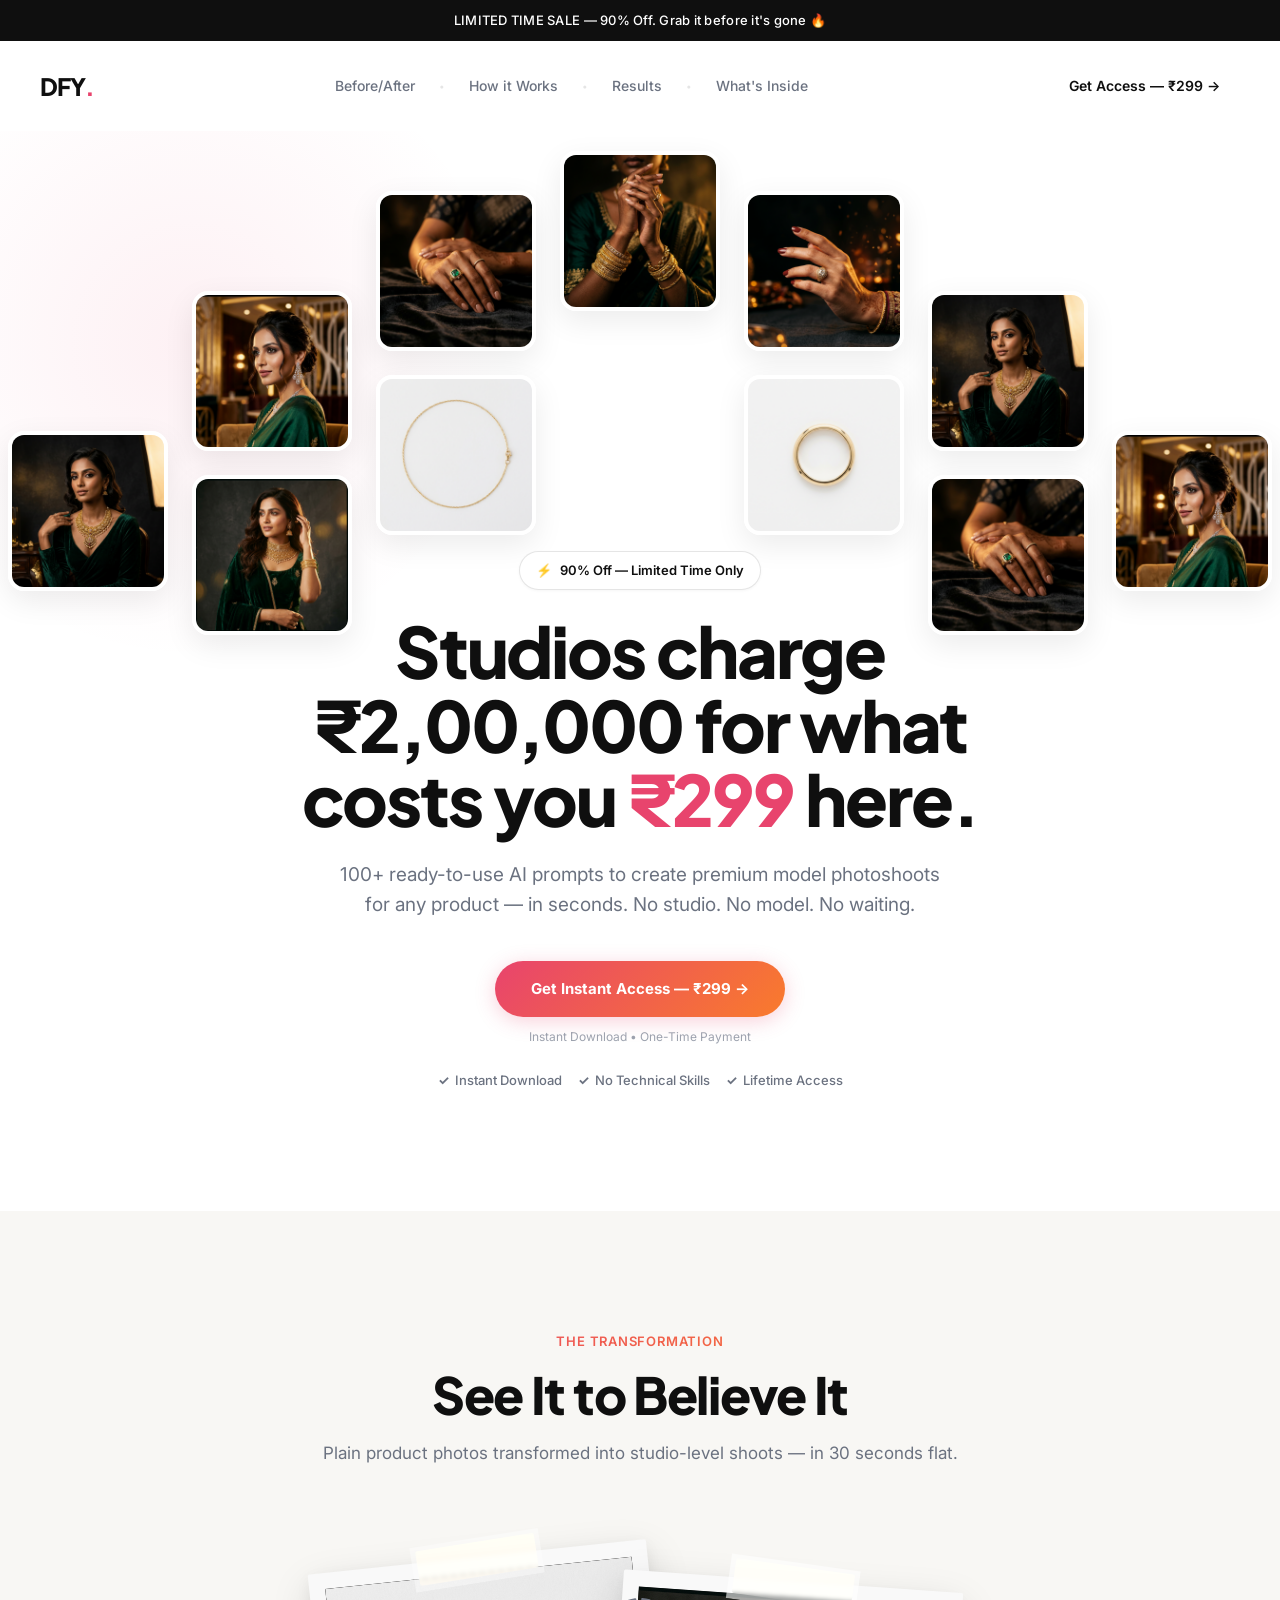
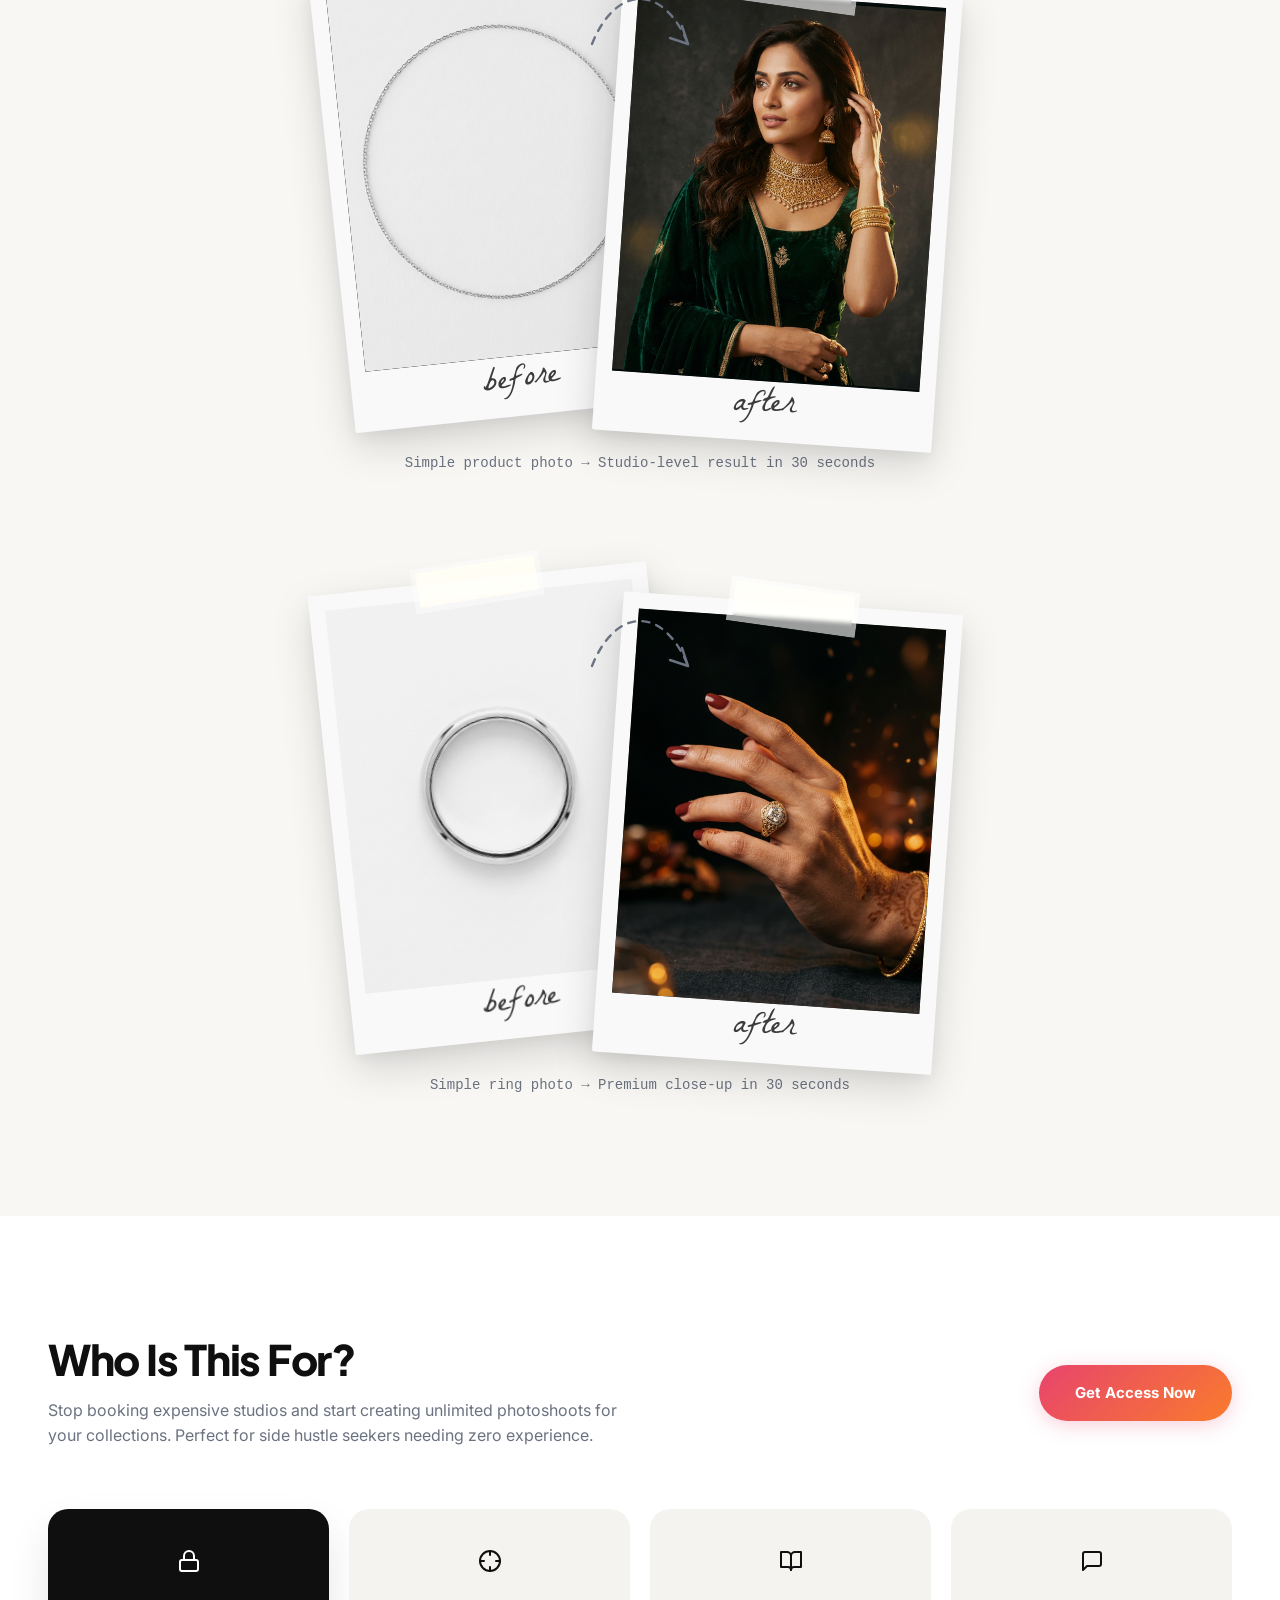
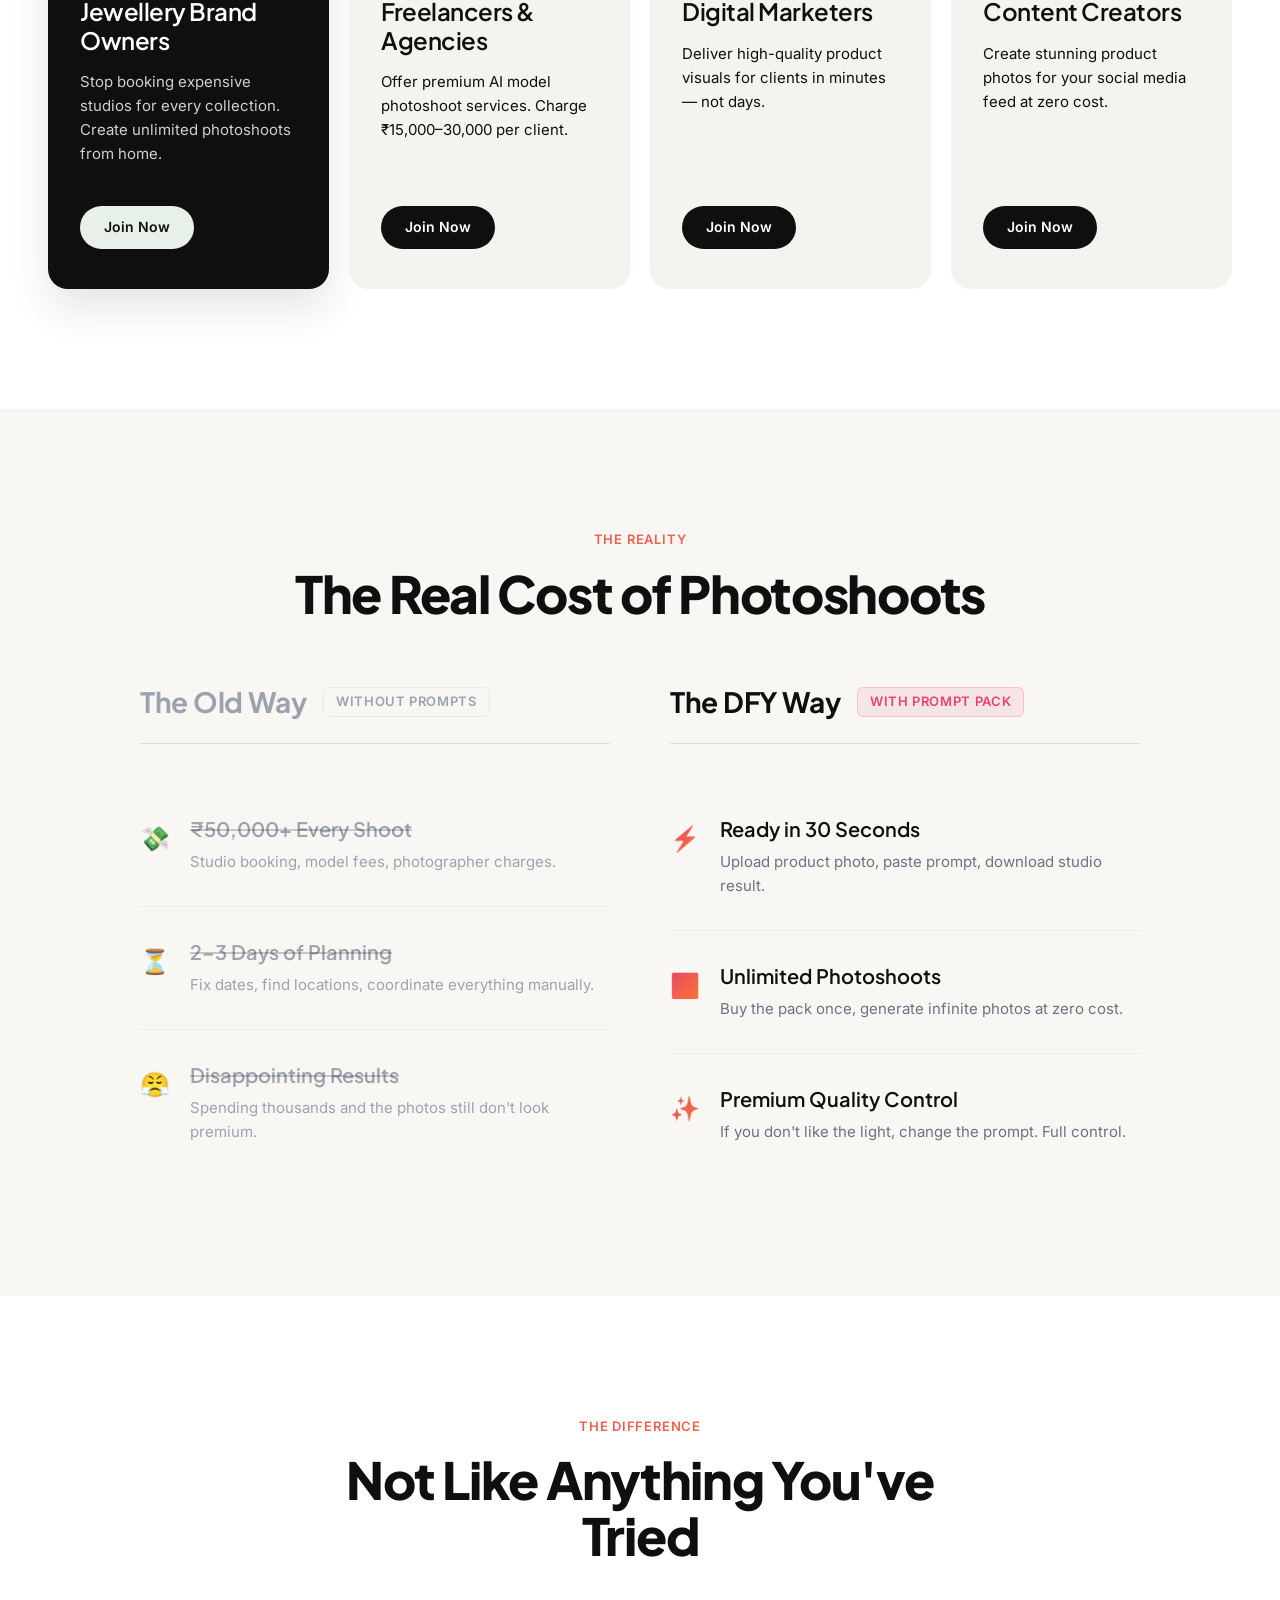
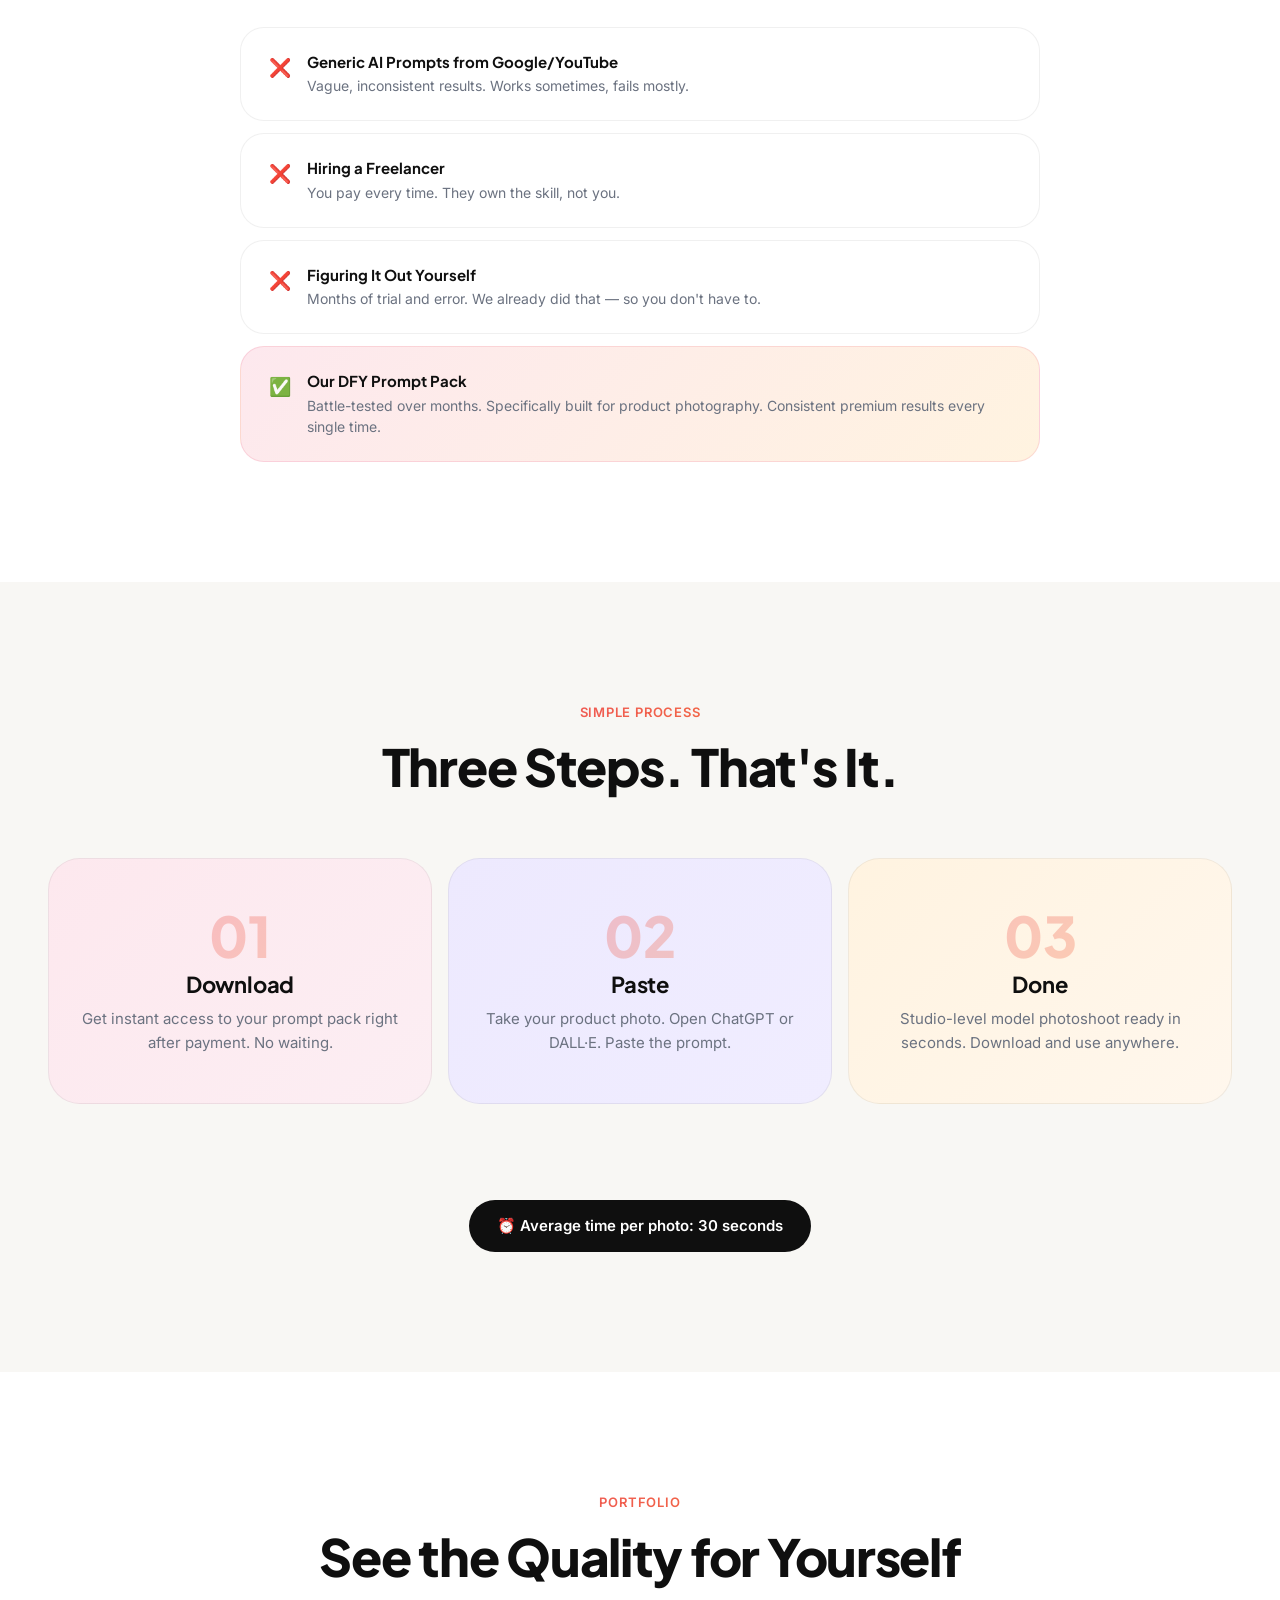
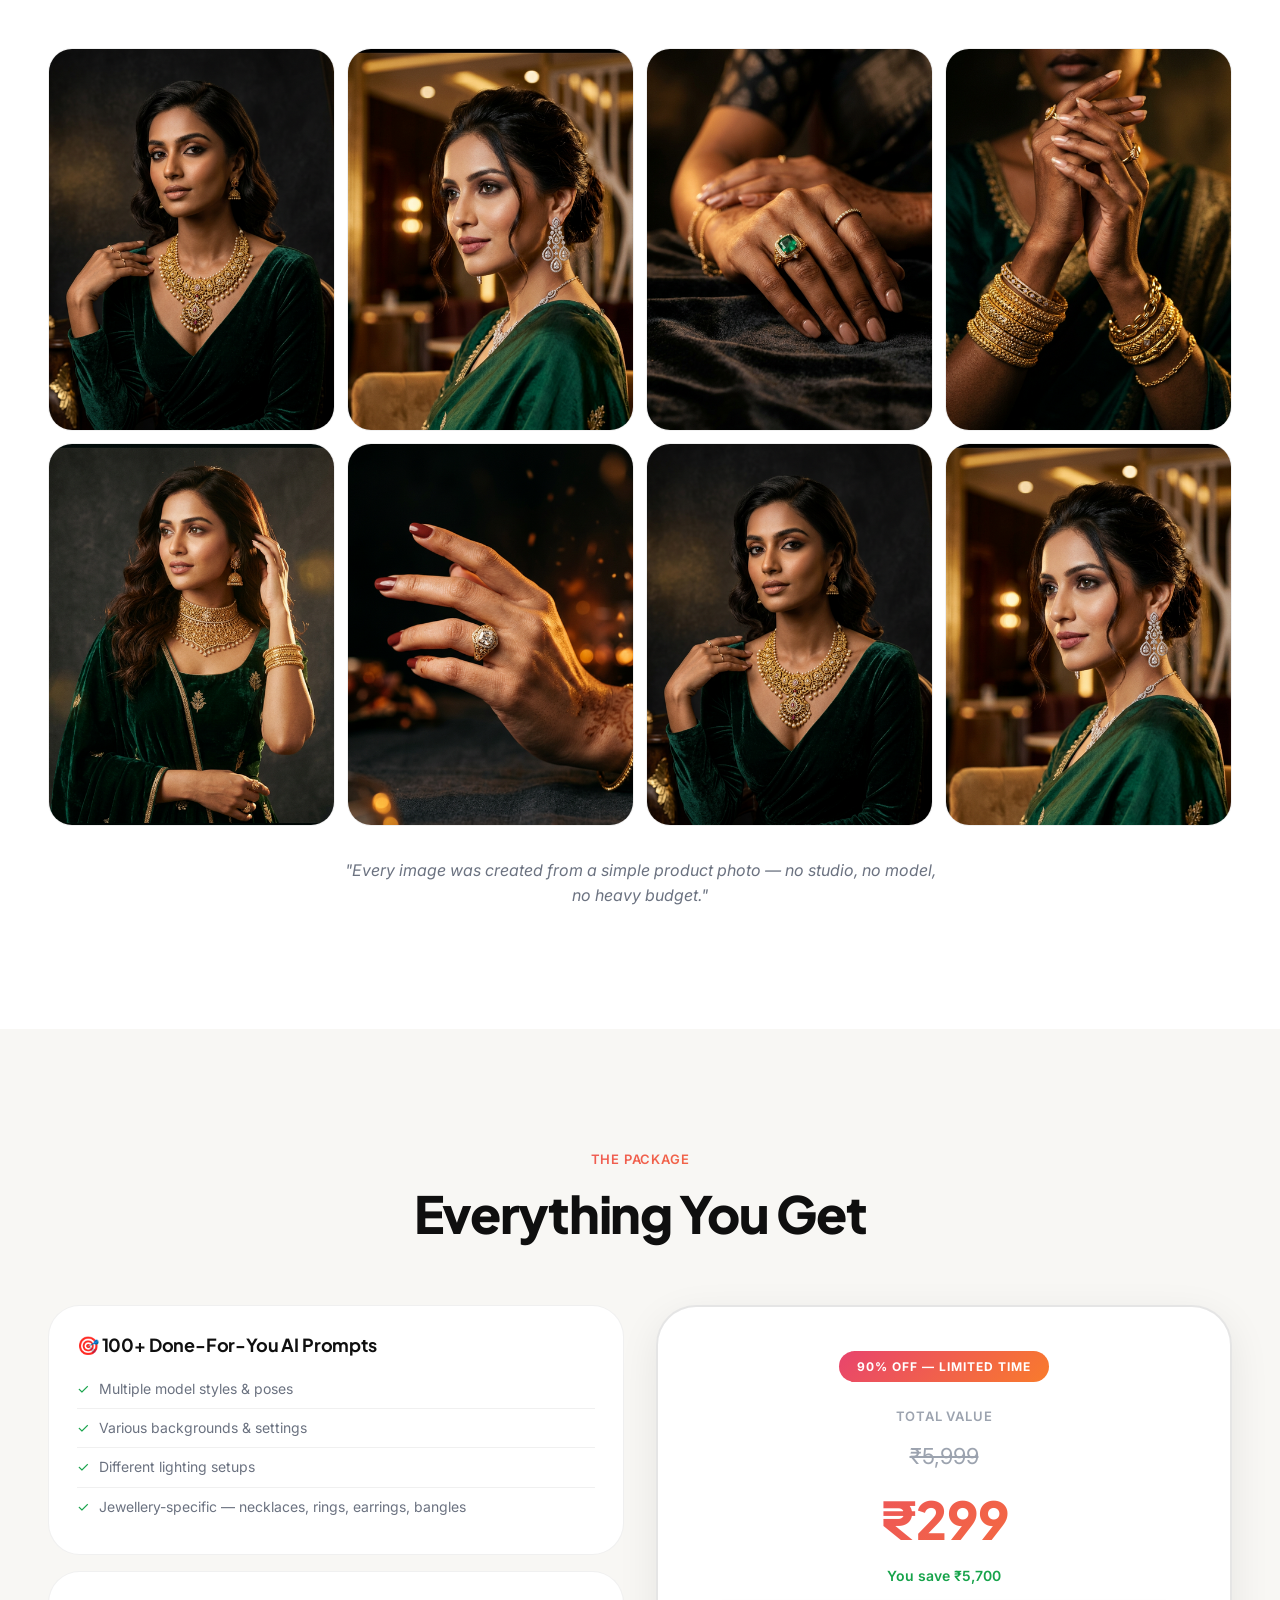
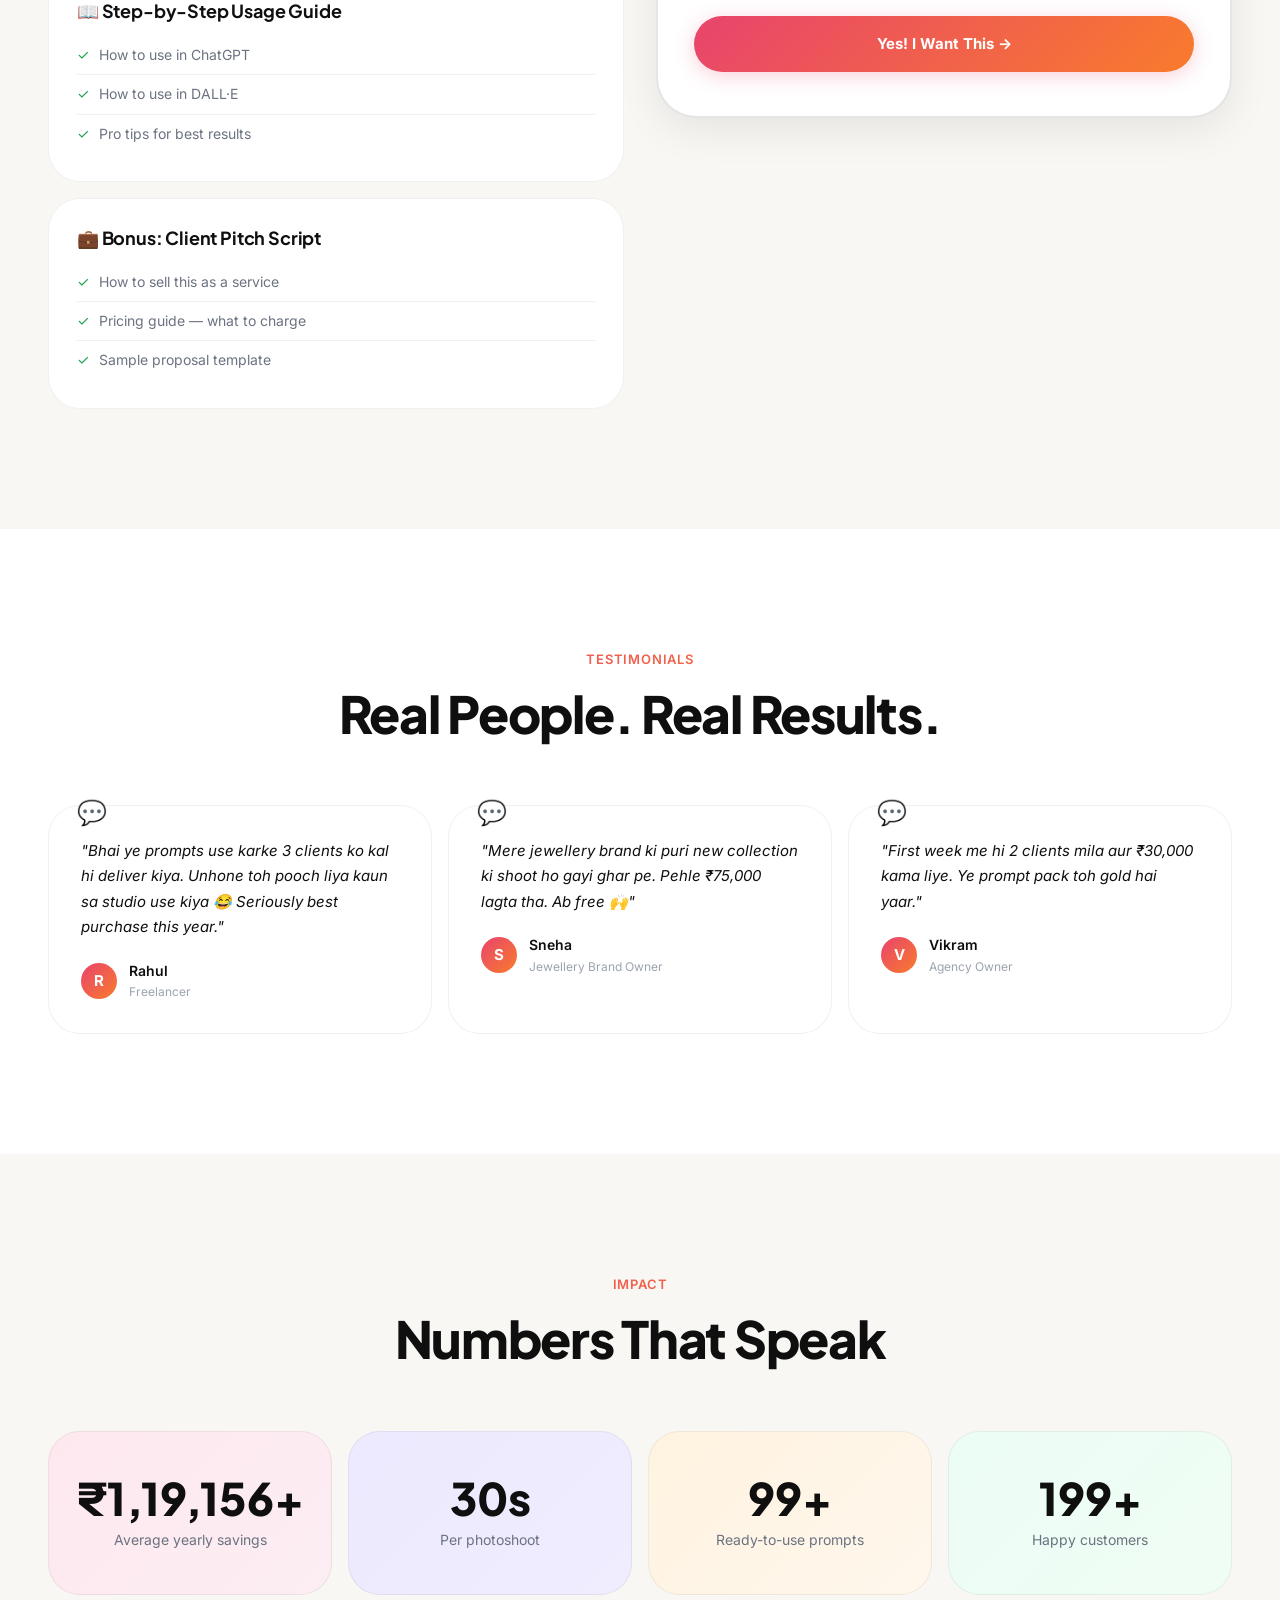
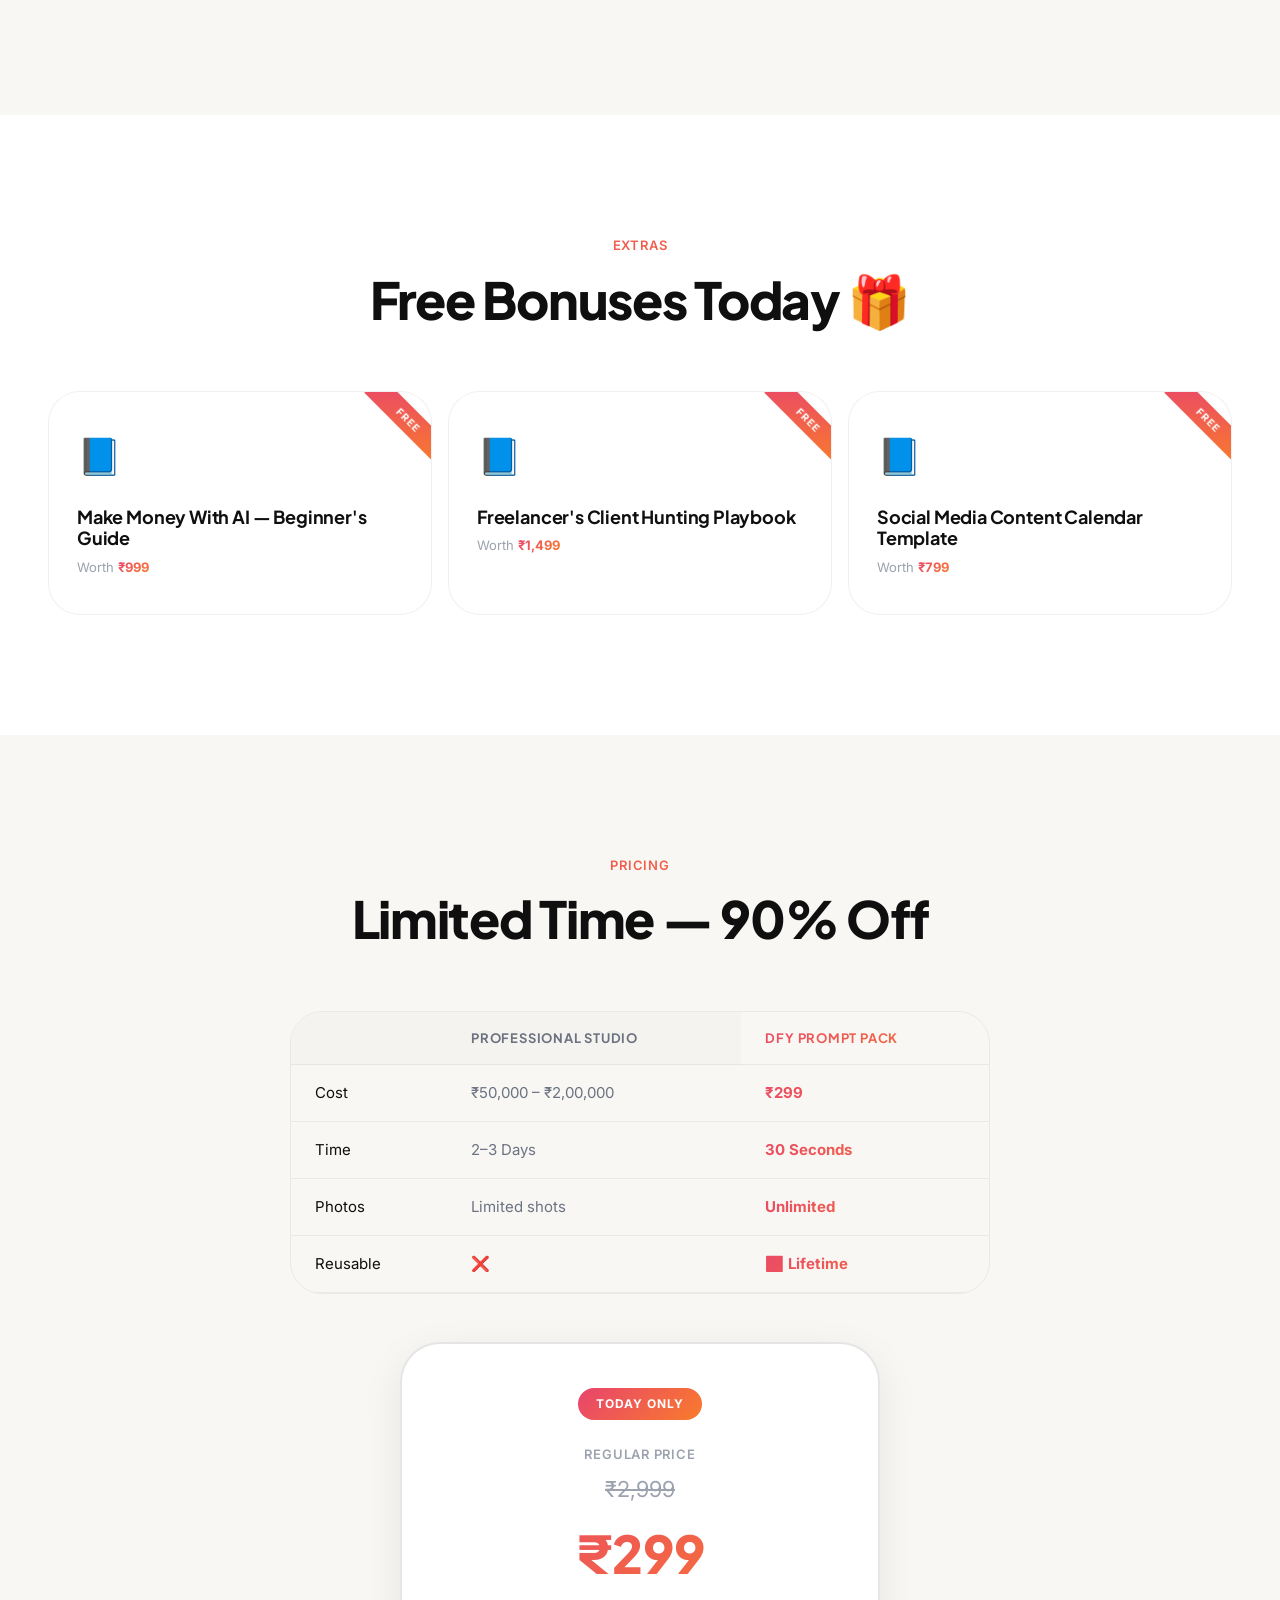
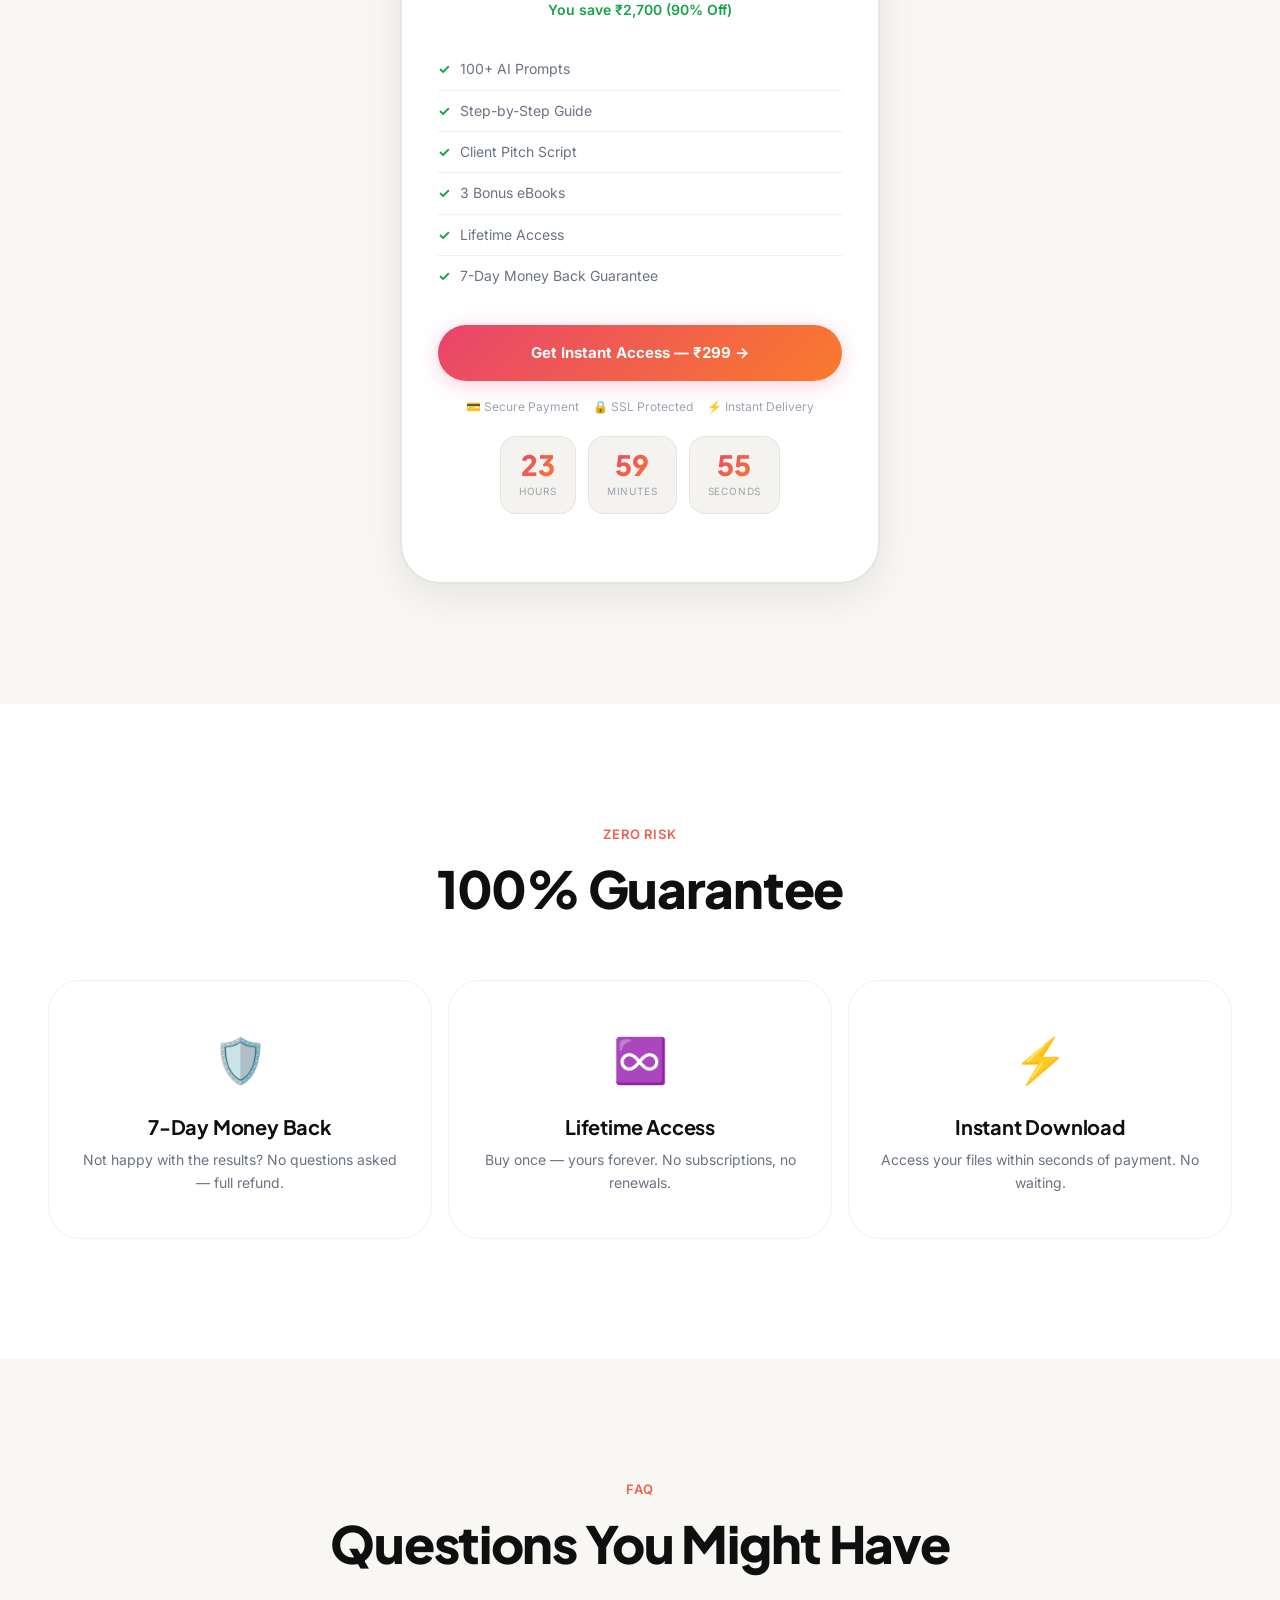
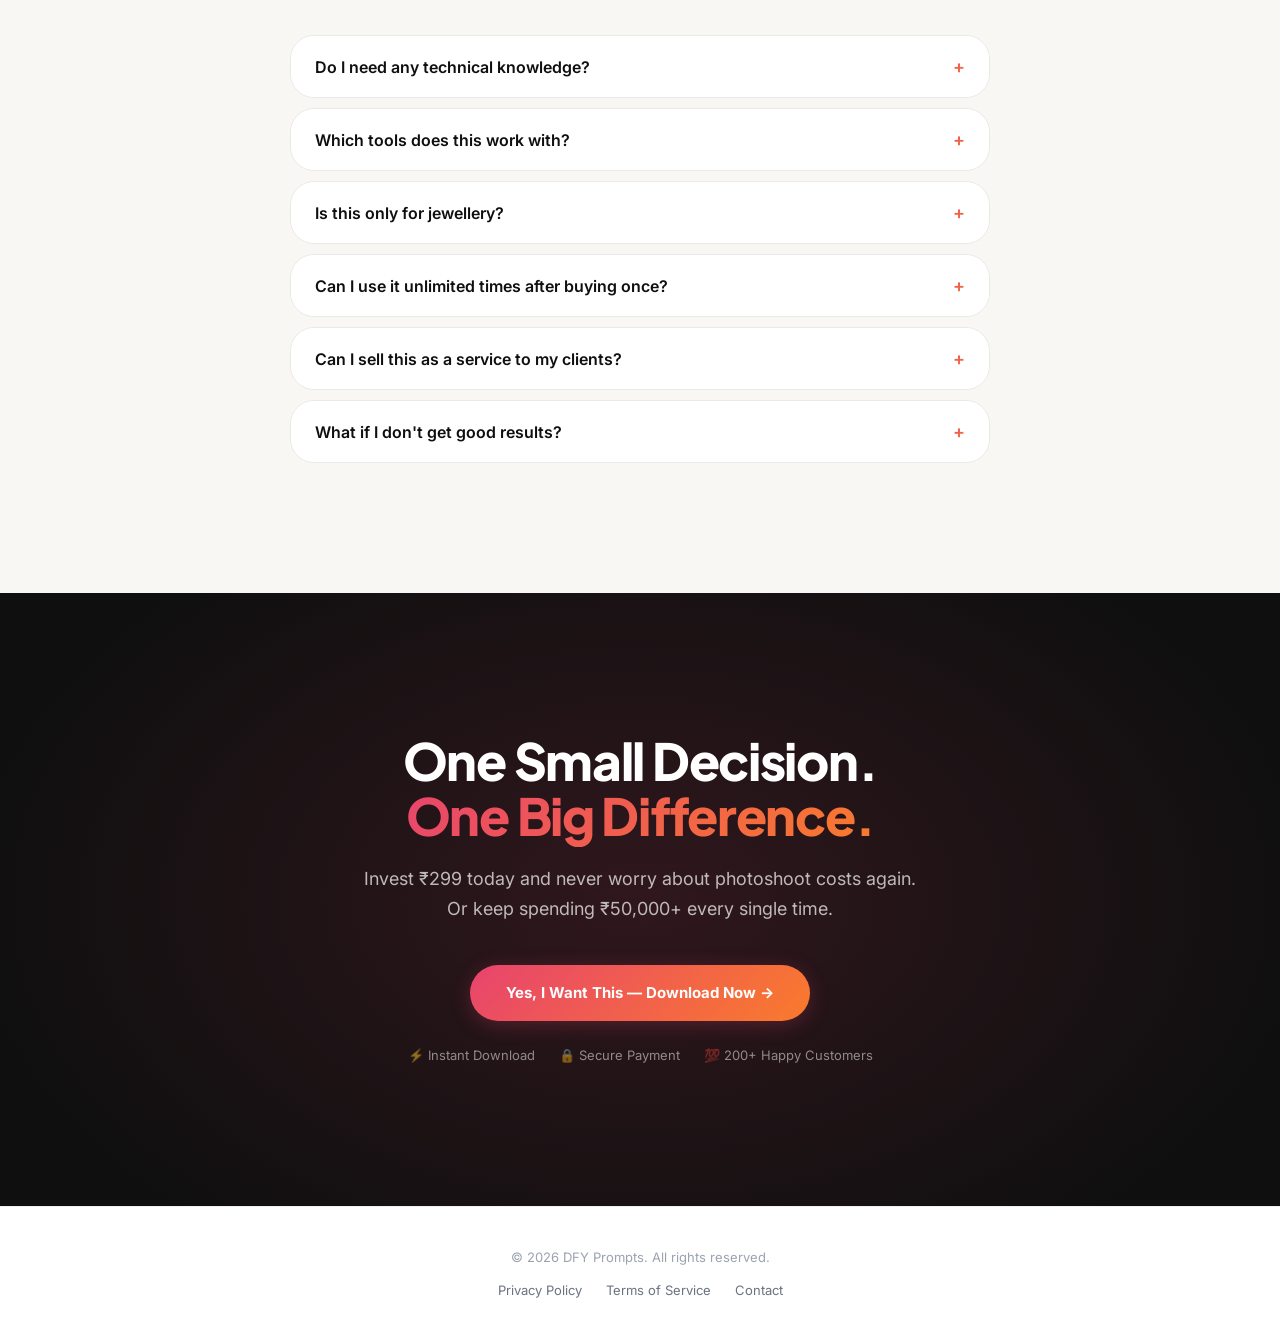
==== index.html @ 80308f57 "first commit" ====
<!DOCTYPE html>
<html lang="en">

<head>
    <meta charset="UTF-8">
    <meta name="viewport" content="width=device-width, initial-scale=1.0">
    <title>DFY AI Prompt Pack — Studio-Level Product Photoshoots in Seconds</title>
    <meta name="description"
        content="100+ ready-to-use AI prompts to create premium model photoshoots for any product — in seconds. No studio, no model, no waiting. Just ₹299.">
    <meta name="keywords"
        content="AI prompts, product photography, jewellery photoshoot, AI model photography, DFY prompts">
    <meta property="og:title" content="DFY AI Prompt Pack — Studio-Level Photoshoots in Seconds">
    <meta property="og:description"
        content="Production studios charge ₹50,000-2,00,000 for what you can get here for ₹299. 100+ ready-to-use AI prompts.">
    <meta property="og:type" content="website">
    <link rel="stylesheet" href="style.css">
</head>

<body>

    <!-- === LOADING SCREEN === -->
    <div class="loader">
        <div class="loader-inner">
            <div class="loader-text">DFY PROMPTS</div>
            <div class="loader-bar"></div>
        </div>
    </div>

    <!-- === SALE BANNER === -->
    <div class="sale-banner" id="top">
        <strong></strong>LIMITED TIME SALE</strong> — 90% Off. Grab it before it's gone <span class="emoji">🔥</span>
    </div>

    <!-- === NAVIGATION === -->
    <nav class="nav">
        <div class="nav-inner">
            <a href="#top" class="nav-logo">DFY<span>.</span></a>

            <div class="nav-links">
                <a href="#before-after">Before/After</a>
                <span class="dot">•</span>
                <a href="#how-it-works">How it Works</a>
                <span class="dot">•</span>
                <a href="#results">Results</a>
                <span class="dot">•</span>
                <a href="#whats-inside">What's Inside</a>
            </div>

            <a href="#pricing" class="nav-cta">Get Access — ₹299 →</a>
        </div>
    </nav>

    <!-- === HERO SECTION === -->
    <section class="hero" id="hero">
        <div class="hero-particles">
            <div class="particle"></div>
            <div class="particle"></div>
            <div class="particle"></div>
            <div class="particle"></div>
            <div class="particle"></div>
            <div class="particle"></div>
        </div>
        <div class="container">
            <div class="hero-layout-centered">
                <!-- Background Falling Grid -->
                <div class="hero-falling-grid">
                    <div class="grid-col col-1">
                        <img src="images/result1.png" alt="Gallery 1">
                    </div>
                    <div class="grid-col col-2">
                        <img src="images/result2.png" alt="Gallery 2">
                        <img src="images/after1.png" alt="Gallery 2B">
                    </div>
                    <div class="grid-col col-3">
                        <img src="images/result3.png" alt="Gallery 3">
                        <img src="images/before1.png" alt="Gallery 3B">
                    </div>
                    <div class="grid-col col-4">
                        <img src="images/result4.png" alt="Gallery 4">
                    </div>
                    <div class="grid-col col-5">
                        <img src="images/after2.png" alt="Gallery 5">
                        <img src="images/before2.png" alt="Gallery 5B">
                    </div>
                    <div class="grid-col col-6">
                        <img src="images/result1.png" alt="Gallery 6">
                        <img src="images/result3.png" alt="Gallery 6B">
                    </div>
                    <div class="grid-col col-7">
                        <img src="images/result2.png" alt="Gallery 7">
                    </div>
                </div>

                <!-- Centered Text Content -->
                <div class="hero-text-centered">
                    <div class="hero-label">
                        <span class="fire">⚡</span> 90% Off — Limited Time Only
                    </div>
                    <h1 class="hero-headline">
                        Studios charge <span class="highlight">₹2,00,000</span> for what costs you <span
                            class="highlight">₹299</span> here.
                    </h1>
                    <p class="hero-sub">
                        100+ ready-to-use AI prompts to create premium model photoshoots for any product — in seconds.
                        No studio. No model. No waiting.
                    </p>
                    <div class="hero-cta-wrap">
                        <a href="#pricing" class="btn-primary">Get Instant Access — ₹299 →</a>
                        <span class="btn-sub">Instant Download • One-Time Payment</span>
                    </div>
                    <div class="hero-badges">
                        <span class="hero-badge"><span class="check">✓</span> Instant Download</span>
                        <span class="hero-badge"><span class="check">✓</span> No Technical Skills</span>
                        <span class="hero-badge"><span class="check">✓</span> Lifetime Access</span>
                    </div>
                </div>
            </div>
        </div>
    </section>
    </section>

    <!-- === BEFORE / AFTER SECTION === -->
    <section class="section-alt" id="before-after">
        <div class="container">
            <div class="section-header reveal">
                <span class="label label-gradient">The Transformation</span>
                <h2>See It to Believe It</h2>
                <p>Plain product photos transformed into studio-level shoots — in 30 seconds flat.</p>
            </div>
            <div class="polaroid-showcase stagger">
                <!-- Example 1 -->
                <div class="polaroid-group">
                    <div class="polaroids-container">
                        <div class="polaroid p-before">
                            <div class="polaroid-tape"></div>
                            <div class="polaroid-img-wrap">
                                <img src="images/before1.png" alt="Before" class="img-grayscale">
                            </div>
                            <div class="polaroid-text">before</div>
                        </div>

                        <div class="polaroid-arrow">
                            <svg viewBox="0 0 100 80" fill="none" xmlns="http://www.w3.org/2000/svg">
                                <path d="M10 60 C 30 10, 70 10, 90 60" stroke="var(--text-secondary)" stroke-width="2"
                                    stroke-linecap="round" fill="none" stroke-dasharray="6 6" />
                                <polyline points="75 55 90 60 85 45" stroke="var(--text-secondary)" stroke-width="2"
                                    stroke-linecap="round" stroke-linejoin="round" fill="none" />
                            </svg>
                        </div>

                        <div class="polaroid p-after">
                            <div class="polaroid-tape"></div>
                            <div class="polaroid-img-wrap">
                                <img src="images/after1.png" alt="After">
                            </div>
                            <div class="polaroid-text">after</div>
                        </div>
                    </div>
                    <p class="ba-caption">Simple product photo → Studio-level result in 30 seconds</p>
                </div>

                <!-- Example 2 -->
                <div class="polaroid-group">
                    <div class="polaroids-container">
                        <div class="polaroid p-before">
                            <div class="polaroid-tape"></div>
                            <div class="polaroid-img-wrap">
                                <img src="images/before2.png" alt="Before" class="img-grayscale">
                            </div>
                            <div class="polaroid-text">before</div>
                        </div>

                        <div class="polaroid-arrow">
                            <svg viewBox="0 0 100 80" fill="none" xmlns="http://www.w3.org/2000/svg">
                                <path d="M10 60 C 30 10, 70 10, 90 60" stroke="var(--text-secondary)" stroke-width="2"
                                    stroke-linecap="round" fill="none" stroke-dasharray="6 6" />
                                <polyline points="75 55 90 60 85 45" stroke="var(--text-secondary)" stroke-width="2"
                                    stroke-linecap="round" stroke-linejoin="round" fill="none" />
                            </svg>
                        </div>

                        <div class="polaroid p-after">
                            <div class="polaroid-tape"></div>
                            <div class="polaroid-img-wrap">
                                <img src="images/after2.png" alt="After">
                            </div>
                            <div class="polaroid-text">after</div>
                        </div>
                    </div>
                    <p class="ba-caption">Simple ring photo → Premium close-up in 30 seconds</p>
                </div>
            </div>
        </div>
    </section>

    <!-- === WHO IS THIS FOR === -->
    <section id="audience">
        <div class="container">
            <div class="audience-header reveal">
                <div class="audience-header-text">
                    <h2>Who Is This For?</h2>
                    <p>Stop booking expensive studios and start creating unlimited photoshoots for your collections.
                        Perfect for side hustle seekers needing zero experience.</p>
                </div>
                <div class="audience-header-cta">
                    <a href="#pricing" class="btn-primary">Get Access Now</a>
                </div>
            </div>

            <div class="audience-grid stagger">
                <div class="audience-card">
                    <span class="audience-icon">
                        <svg width="24" height="24" viewBox="0 0 24 24" fill="none" stroke="currentColor"
                            stroke-width="2" stroke-linecap="round" stroke-linejoin="round">
                            <rect x="3" y="11" width="18" height="11" rx="2" ry="2"></rect>
                            <path d="M7 11V7a5 5 0 0 1 10 0v4"></path>
                        </svg>
                    </span>
                    <h3>Jewellery Brand Owners</h3>
                    <p>Stop booking expensive studios for every collection. Create unlimited photoshoots from home.</p>
                    <a href="#pricing" class="card-cta">Join Now</a>
                </div>

                <div class="audience-card">
                    <span class="audience-icon">
                        <svg width="24" height="24" viewBox="0 0 24 24" fill="none" stroke="currentColor"
                            stroke-width="2" stroke-linecap="round" stroke-linejoin="round">
                            <circle cx="12" cy="12" r="10"></circle>
                            <line x1="22" y1="12" x2="18" y2="12"></line>
                            <line x1="6" y1="12" x2="2" y2="12"></line>
                            <line x1="12" y1="6" x2="12" y2="2"></line>
                            <line x1="12" y1="22" x2="12" y2="18"></line>
                        </svg>
                    </span>
                    <h3>Freelancers & Agencies</h3>
                    <p>Offer premium AI model photoshoot services. Charge ₹15,000–30,000 per client.</p>
                    <a href="#pricing" class="card-cta">Join Now</a>
                </div>

                <div class="audience-card">
                    <span class="audience-icon">
                        <svg width="24" height="24" viewBox="0 0 24 24" fill="none" stroke="currentColor"
                            stroke-width="2" stroke-linecap="round" stroke-linejoin="round">
                            <path d="M2 3h6a4 4 0 0 1 4 4v14a3 3 0 0 0-3-3H2z"></path>
                            <path d="M22 3h-6a4 4 0 0 0-4 4v14a3 3 0 0 1 3-3h7z"></path>
                        </svg>
                    </span>
                    <h3>Digital Marketers</h3>
                    <p>Deliver high-quality product visuals for clients in minutes — not days.</p>
                    <a href="#pricing" class="card-cta">Join Now</a>
                </div>

                <div class="audience-card">
                    <span class="audience-icon">
                        <svg width="24" height="24" viewBox="0 0 24 24" fill="none" stroke="currentColor"
                            stroke-width="2" stroke-linecap="round" stroke-linejoin="round">
                            <path d="M21 15a2 2 0 0 1-2 2H7l-4 4V5a2 2 0 0 1 2-2h14a2 2 0 0 1 2 2z"></path>
                        </svg>
                    </span>
                    <h3>Content Creators</h3>
                    <p>Create stunning product photos for your social media feed at zero cost.</p>
                    <a href="#pricing" class="card-cta">Join Now</a>
                </div>
            </div>
        </div>
    </section>

    <!-- === PROBLEM / SOLUTION === -->
    <section class="section-alt" id="problem">
        <div class="container">
            <div class="section-header reveal">
                <span class="label label-gradient">The Reality</span>
                <h2>The Real Cost of Photoshoots</h2>
            </div>
            <div class="minimal-compare stagger">
                <!-- Left Side: The Old Way (Negative) -->
                <div class="minimal-col old-way">
                    <h3 class="minimal-col-title">The Old Way <span class="badge-bare">Without Prompts</span></h3>

                    <div class="minimal-item">
                        <span class="mini-icon text-muted">💸</span>
                        <div class="mini-content">
                            <h4 class="strikethrough text-muted">₹50,000+ Every Shoot</h4>
                            <p class="text-muted">Studio booking, model fees, photographer charges.</p>
                        </div>
                    </div>

                    <div class="minimal-item">
                        <span class="mini-icon text-muted">⏳</span>
                        <div class="mini-content">
                            <h4 class="strikethrough text-muted">2–3 Days of Planning</h4>
                            <p class="text-muted">Fix dates, find locations, coordinate everything manually.</p>
                        </div>
                    </div>

                    <div class="minimal-item">
                        <span class="mini-icon text-muted">😤</span>
                        <div class="mini-content">
                            <h4 class="strikethrough text-muted">Disappointing Results</h4>
                            <p class="text-muted">Spending thousands and the photos still don't look premium.</p>
                        </div>
                    </div>
                </div>

                <!-- Right Side: The DFY Way (Positive) -->
                <div class="minimal-col dfy-way">
                    <h3 class="minimal-col-title text-primary">The DFY Way <span class="badge-active">With Prompt
                            Pack</span></h3>

                    <div class="minimal-item active">
                        <span class="mini-icon text-gradient">⚡</span>
                        <div class="mini-content">
                            <h4 class="text-primary">Ready in 30 Seconds</h4>
                            <p class="text-secondary">Upload product photo, paste prompt, download studio result.</p>
                        </div>
                    </div>

                    <div class="minimal-item active">
                        <span class="mini-icon text-gradient">♾️</span>
                        <div class="mini-content">
                            <h4 class="text-primary">Unlimited Photoshoots</h4>
                            <p class="text-secondary">Buy the pack once, generate infinite photos at zero cost.</p>
                        </div>
                    </div>

                    <div class="minimal-item active">
                        <span class="mini-icon text-gradient">✨</span>
                        <div class="mini-content">
                            <h4 class="text-primary">Premium Quality Control</h4>
                            <p class="text-secondary">If you don't like the light, change the prompt. Full control.</p>
                        </div>
                    </div>
                </div>
            </div>
        </div>
    </section>

    <!-- === WHAT MAKES THIS DIFFERENT === -->
    <section id="different">
        <div class="container">
            <div class="section-header reveal">
                <span class="label label-gradient">The Difference</span>
                <h2>Not Like Anything You've Tried</h2>
            </div>
            <div class="diff-grid stagger">
                <div class="diff-item negative">
                    <span class="diff-icon">❌</span>
                    <div>
                        <h4>Generic AI Prompts from Google/YouTube</h4>
                        <p>Vague, inconsistent results. Works sometimes, fails mostly.</p>
                    </div>
                </div>
                <div class="diff-item negative">
                    <span class="diff-icon">❌</span>
                    <div>
                        <h4>Hiring a Freelancer</h4>
                        <p>You pay every time. They own the skill, not you.</p>
                    </div>
                </div>
                <div class="diff-item negative">
                    <span class="diff-icon">❌</span>
                    <div>
                        <h4>Figuring It Out Yourself</h4>
                        <p>Months of trial and error. We already did that — so you don't have to.</p>
                    </div>
                </div>
                <div class="diff-item positive">
                    <span class="diff-icon">✅</span>
                    <div>
                        <h4>Our DFY Prompt Pack</h4>
                        <p>Battle-tested over months. Specifically built for product photography. Consistent premium
                            results every single time.</p>
                    </div>
                </div>
            </div>
        </div>
    </section>

    <!-- === HOW IT WORKS === -->
    <section class="section-alt" id="how-it-works">
        <div class="container">
            <div class="section-header reveal">
                <span class="label label-gradient">Simple Process</span>
                <h2>Three Steps. That's It.</h2>
            </div>
            <div class="steps-grid stagger">
                <div class="step-card">
                    <div class="step-number">01</div>
                    <h3>Download</h3>
                    <p>Get instant access to your prompt pack right after payment. No waiting.</p>
                </div>
                <div class="step-card">
                    <div class="step-number">02</div>
                    <h3>Paste</h3>
                    <p>Take your product photo. Open ChatGPT or DALL·E. Paste the prompt.</p>
                </div>
                <div class="step-card">
                    <div class="step-number">03</div>
                    <h3>Done</h3>
                    <p>Studio-level model photoshoot ready in seconds. Download and use anywhere.</p>
                </div>
            </div>
            <div style="text-align:center; margin-top:48px;" class="reveal">
                <span class="step-time">⏰ Average time per photo: 30 seconds</span>
            </div>
        </div>
    </section>

    <!-- === RESULTS GALLERY === -->
    <section id="results">
        <div class="container">
            <div class="section-header reveal">
                <span class="label label-gradient">Portfolio</span>
                <h2>See the Quality for Yourself</h2>
            </div>
            <div class="gallery-grid stagger">
                <div class="gallery-item"><img src="images/result1.png" alt="AI photoshoot"></div>
                <div class="gallery-item"><img src="images/result2.png" alt="AI photoshoot"></div>
                <div class="gallery-item"><img src="images/result3.png" alt="AI photoshoot"></div>
                <div class="gallery-item"><img src="images/result4.png" alt="AI photoshoot"></div>
                <div class="gallery-item"><img src="images/after1.png" alt="AI photoshoot"></div>
                <div class="gallery-item"><img src="images/after2.png" alt="AI photoshoot"></div>
                <div class="gallery-item"><img src="images/result1.png" alt="AI photoshoot"></div>
                <div class="gallery-item"><img src="images/result2.png" alt="AI photoshoot"></div>
            </div>
            <p class="gallery-note reveal">
                "Every image was created from a simple product photo — no studio, no model, no heavy budget."
            </p>
        </div>
    </section>

    <!-- === WHAT'S INSIDE === -->
    <section class="section-alt" id="whats-inside">
        <div class="container">
            <div class="section-header reveal">
                <span class="label label-gradient">The Package</span>
                <h2>Everything You Get</h2>
            </div>
            <div class="inside-grid">
                <div class="inside-features stagger">
                    <div class="inside-feature-group">
                        <h3>🎯 100+ Done-For-You AI Prompts</h3>
                        <ul>
                            <li><span class="check-icon">✓</span> Multiple model styles & poses</li>
                            <li><span class="check-icon">✓</span> Various backgrounds & settings</li>
                            <li><span class="check-icon">✓</span> Different lighting setups</li>
                            <li><span class="check-icon">✓</span> Jewellery-specific — necklaces, rings, earrings,
                                bangles</li>
                        </ul>
                    </div>
                    <div class="inside-feature-group">
                        <h3>📖 Step-by-Step Usage Guide</h3>
                        <ul>
                            <li><span class="check-icon">✓</span> How to use in ChatGPT</li>
                            <li><span class="check-icon">✓</span> How to use in DALL·E</li>
                            <li><span class="check-icon">✓</span> Pro tips for best results</li>
                        </ul>
                    </div>
                    <div class="inside-feature-group">
                        <h3>💼 Bonus: Client Pitch Script</h3>
                        <ul>
                            <li><span class="check-icon">✓</span> How to sell this as a service</li>
                            <li><span class="check-icon">✓</span> Pricing guide — what to charge</li>
                            <li><span class="check-icon">✓</span> Sample proposal template</li>
                        </ul>
                    </div>
                </div>
                <div class="inside-pricing reveal-right">
                    <div class="pricing-box">
                        <div class="pricing-badge">90% Off — Limited Time</div>
                        <p class="label" style="margin-bottom:12px; color:var(--text-muted);">Total Value</p>
                        <p class="pricing-original">₹5,999</p>
                        <p class="pricing-current">₹299</p>
                        <p class="pricing-save">You save ₹5,700</p>
                        <a href="#pricing" class="btn-primary" style="width:100%; justify-content:center;">
                            Yes! I Want This →
                        </a>
                    </div>
                </div>
            </div>
        </div>
    </section>

    <!-- === SOCIAL PROOF === -->
    <section id="social-proof">
        <div class="container">
            <div class="section-header reveal">
                <span class="label label-gradient">Testimonials</span>
                <h2>Real People. Real Results.</h2>
            </div>
            <div class="wa-grid stagger">
                <div class="wa-card">
                    <p class="wa-message">"Bhai ye prompts use karke 3 clients ko kal hi deliver kiya. Unhone toh pooch
                        liya kaun sa studio use kiya 😂 Seriously best purchase this year."</p>
                    <div class="wa-author">
                        <div class="wa-avatar">R</div>
                        <div>
                            <p class="wa-name">Rahul</p>
                            <p class="wa-role">Freelancer</p>
                        </div>
                    </div>
                </div>
                <div class="wa-card">
                    <p class="wa-message">"Mere jewellery brand ki puri new collection ki shoot ho gayi ghar pe. Pehle
                        ₹75,000 lagta tha. Ab free 🙌"</p>
                    <div class="wa-author">
                        <div class="wa-avatar">S</div>
                        <div>
                            <p class="wa-name">Sneha</p>
                            <p class="wa-role">Jewellery Brand Owner</p>
                        </div>
                    </div>
                </div>
                <div class="wa-card">
                    <p class="wa-message">"First week me hi 2 clients mila aur ₹30,000 kama liye. Ye prompt pack toh
                        gold hai yaar."</p>
                    <div class="wa-author">
                        <div class="wa-avatar">V</div>
                        <div>
                            <p class="wa-name">Vikram</p>
                            <p class="wa-role">Agency Owner</p>
                        </div>
                    </div>
                </div>
            </div>
        </div>
    </section>

    <!-- === NUMBERS / STATS === -->
    <section class="section-alt" id="numbers">
        <div class="container">
            <div class="section-header reveal">
                <span class="label label-gradient">Impact</span>
                <h2>Numbers That Speak</h2>
            </div>
            <div class="stats-grid stagger">
                <div class="stat-item">
                    <div class="stat-number" data-counter="120000" data-prefix="₹" data-suffix="+">₹0</div>
                    <p class="stat-label">Average yearly savings</p>
                </div>
                <div class="stat-item">
                    <div class="stat-number" data-counter="30" data-suffix="s">0</div>
                    <p class="stat-label">Per photoshoot</p>
                </div>
                <div class="stat-item">
                    <div class="stat-number" data-counter="100" data-suffix="+">0</div>
                    <p class="stat-label">Ready-to-use prompts</p>
                </div>
                <div class="stat-item">
                    <div class="stat-number" data-counter="200" data-suffix="+">0</div>
                    <p class="stat-label">Happy customers</p>
                </div>
            </div>
        </div>
    </section>

    <!-- === BONUSES === -->
    <section id="bonuses">
        <div class="container">
            <div class="section-header reveal">
                <span class="label label-gradient">Extras</span>
                <h2>Free Bonuses Today 🎁</h2>
            </div>
            <div class="bonus-grid stagger">
                <div class="bonus-card">
                    <div class="bonus-free">FREE</div>
                    <span class="bonus-icon">📘</span>
                    <h3>Make Money With AI — Beginner's Guide</h3>
                    <p class="bonus-worth">Worth <span>₹999</span></p>
                </div>
                <div class="bonus-card">
                    <div class="bonus-free">FREE</div>
                    <span class="bonus-icon">📘</span>
                    <h3>Freelancer's Client Hunting Playbook</h3>
                    <p class="bonus-worth">Worth <span>₹1,499</span></p>
                </div>
                <div class="bonus-card">
                    <div class="bonus-free">FREE</div>
                    <span class="bonus-icon">📘</span>
                    <h3>Social Media Content Calendar Template</h3>
                    <p class="bonus-worth">Worth <span>₹799</span></p>
                </div>
            </div>
        </div>
    </section>

    <!-- === PRICING SECTION === -->
    <section class="section-alt" id="pricing">
        <div class="container">
            <div class="section-header reveal">
                <span class="label label-gradient">Pricing</span>
                <h2>Limited Time — 90% Off</h2>
            </div>

            <table class="compare-table reveal">
                <thead>
                    <tr>
                        <th></th>
                        <th class="col-studio">Professional Studio</th>
                        <th class="col-ours">DFY Prompt Pack</th>
                    </tr>
                </thead>
                <tbody>
                    <tr>
                        <td>Cost</td>
                        <td class="col-studio">₹50,000 – ₹2,00,000</td>
                        <td class="col-ours">₹299</td>
                    </tr>
                    <tr>
                        <td>Time</td>
                        <td class="col-studio">2–3 Days</td>
                        <td class="col-ours">30 Seconds</td>
                    </tr>
                    <tr>
                        <td>Photos</td>
                        <td class="col-studio">Limited shots</td>
                        <td class="col-ours">Unlimited</td>
                    </tr>
                    <tr>
                        <td>Reusable</td>
                        <td class="col-studio">❌</td>
                        <td class="col-ours">✅ Lifetime</td>
                    </tr>
                </tbody>
            </table>

            <div class="pricing-section-box reveal">
                <div class="pricing-box">
                    <div class="pricing-badge">Today Only</div>
                    <p class="label" style="margin-bottom:8px; color:var(--text-muted);">Regular Price</p>
                    <p class="pricing-original">₹2,999</p>
                    <p class="pricing-current">₹299</p>
                    <p class="pricing-save">You save ₹2,700 (90% Off)</p>

                    <ul class="pricing-features">
                        <li><span class="check">✓</span> 100+ AI Prompts</li>
                        <li><span class="check">✓</span> Step-by-Step Guide</li>
                        <li><span class="check">✓</span> Client Pitch Script</li>
                        <li><span class="check">✓</span> 3 Bonus eBooks</li>
                        <li><span class="check">✓</span> Lifetime Access</li>
                        <li><span class="check">✓</span> 7-Day Money Back Guarantee</li>
                    </ul>

                    <a href="#" class="btn-primary" style="width:100%; justify-content:center;">
                        Get Instant Access — ₹299 →
                    </a>

                    <div style="margin-top:16px; display:flex; justify-content:center; gap:14px; flex-wrap:wrap;">
                        <span style="font-size:12px; color:var(--text-muted);">💳 Secure Payment</span>
                        <span style="font-size:12px; color:var(--text-muted);">🔒 SSL Protected</span>
                        <span style="font-size:12px; color:var(--text-muted);">⚡ Instant Delivery</span>
                    </div>

                    <div class="countdown" style="margin-top:20px;">
                        <div class="countdown-unit">
                            <div class="countdown-number" id="cd-hours">00</div>
                            <div class="countdown-label">Hours</div>
                        </div>
                        <div class="countdown-unit">
                            <div class="countdown-number" id="cd-mins">00</div>
                            <div class="countdown-label">Minutes</div>
                        </div>
                        <div class="countdown-unit">
                            <div class="countdown-number" id="cd-secs">00</div>
                            <div class="countdown-label">Seconds</div>
                        </div>
                    </div>
                </div>
            </div>
        </div>
    </section>

    <!-- === GUARANTEE === -->
    <section id="guarantee">
        <div class="container">
            <div class="section-header reveal">
                <span class="label label-gradient">Zero Risk</span>
                <h2>100% Guarantee</h2>
            </div>
            <div class="guarantee-grid stagger">
                <div class="guarantee-card">
                    <span class="guarantee-icon">🛡️</span>
                    <h3>7-Day Money Back</h3>
                    <p>Not happy with the results? No questions asked — full refund.</p>
                </div>
                <div class="guarantee-card">
                    <span class="guarantee-icon">♾️</span>
                    <h3>Lifetime Access</h3>
                    <p>Buy once — yours forever. No subscriptions, no renewals.</p>
                </div>
                <div class="guarantee-card">
                    <span class="guarantee-icon">⚡</span>
                    <h3>Instant Download</h3>
                    <p>Access your files within seconds of payment. No waiting.</p>
                </div>
            </div>
        </div>
    </section>

    <!-- === FAQ === -->
    <section class="section-alt" id="faq">
        <div class="container">
            <div class="section-header reveal">
                <span class="label label-gradient">FAQ</span>
                <h2>Questions You Might Have</h2>
            </div>
            <div class="faq-list reveal">
                <div class="faq-item">
                    <button class="faq-question">
                        Do I need any technical knowledge?
                        <span class="faq-icon">+</span>
                    </button>
                    <div class="faq-answer">
                        <p>Not at all. If you can use ChatGPT, you can use these prompts. It's just copy-paste — nothing
                            more.</p>
                    </div>
                </div>
                <div class="faq-item">
                    <button class="faq-question">
                        Which tools does this work with?
                        <span class="faq-icon">+</span>
                    </button>
                    <div class="faq-answer">
                        <p>Works perfectly with ChatGPT, DALL·E, and Midjourney. A guide for each tool is included.</p>
                    </div>
                </div>
                <div class="faq-item">
                    <button class="faq-question">
                        Is this only for jewellery?
                        <span class="faq-icon">+</span>
                    </button>
                    <div class="faq-answer">
                        <p>Primarily designed and tested for jewellery but works great for accessories, fashion
                            products, and lifestyle products too.</p>
                    </div>
                </div>
                <div class="faq-item">
                    <button class="faq-question">
                        Can I use it unlimited times after buying once?
                        <span class="faq-icon">+</span>
                    </button>
                    <div class="faq-answer">
                        <p>Yes — one-time payment, lifetime access. Create as many photoshoots as you want, whenever you
                            want.</p>
                    </div>
                </div>
                <div class="faq-item">
                    <button class="faq-question">
                        Can I sell this as a service to my clients?
                        <span class="faq-icon">+</span>
                    </button>
                    <div class="faq-answer">
                        <p>Absolutely. Thousands of freelancers and agency owners are doing exactly this and charging
                            ₹15,000–30,000 per client.</p>
                    </div>
                </div>
                <div class="faq-item">
                    <button class="faq-question">
                        What if I don't get good results?
                        <span class="faq-icon">+</span>
                    </button>
                    <div class="faq-answer">
                        <p>We offer a 7-day money back guarantee. If you're not happy with the results — full refund, no
                            questions asked.</p>
                    </div>
                </div>
            </div>
        </div>
    </section>

    <!-- === FINAL CTA === -->
    <section class="final-cta" id="final-cta">
        <div class="container reveal">
            <h2>One Small Decision.<br><span class="text-gradient">One Big Difference.</span></h2>
            <p class="body-lg">
                Invest ₹299 today and never worry about photoshoot costs again.<br>
                Or keep spending ₹50,000+ every single time.
            </p>
            <a href="#pricing" class="btn-primary">
                Yes, I Want This — Download Now →
            </a>
            <div class="final-trust">
                <span>⚡ Instant Download</span>
                <span>🔒 Secure Payment</span>
                <span>💯 200+ Happy Customers</span>
            </div>
        </div>
    </section>

    <!-- === FOOTER === -->
    <footer class="footer">
        <div class="container">
            <p>© 2026 DFY Prompts. All rights reserved.</p>
            <div class="footer-links">
                <a href="#">Privacy Policy</a>
                <a href="#">Terms of Service</a>
                <a href="#">Contact</a>
            </div>
        </div>
    </footer>

    <script src="main.js"></script>
</body>

</html>
---- style.css ----
/* ============================================
   DFY PROMPT PACK — MODERN BENTO DESIGN SYSTEM
   Inspired by Enbloc / Modern SaaS Landing Pages
   ============================================ */

/* === GOOGLE FONTS === */
@import url('https://fonts.googleapis.com/css2?family=Inter:wght@400;500;600;700&family=Plus+Jakarta+Sans:wght@500;600;700;800&family=La+Belle+Aurore&family=Playfair+Display:ital,wght@1,500;1,600&display=swap');

/* === DESIGN TOKENS === */
:root {
  /* Colors */
  --bg-primary: #FFFFFF;
  --bg-secondary: #F8F7F4;
  --bg-dark: #0F0F0F;
  --bg-card: #FFFFFF;
  --bg-card-alt: #F5F3EF;
  --bg-card-dark: #1A1A1A;
  --accent-start: #E8446D;
  --accent-end: #F97B2C;
  --accent-purple: #8B5CF6;
  --accent-violet: #A855F7;
  --gradient-main: linear-gradient(135deg, #E8446D, #F97B2C);
  --gradient-purple: linear-gradient(135deg, #8B5CF6, #EC4899);
  --gradient-warm: linear-gradient(135deg, #F97B2C, #FBBF24);
  --gradient-hero-blob: linear-gradient(135deg, #E8446D 0%, #F97B2C 40%, #FBBF24 70%, #A855F7 100%);
  --text-primary: #0F0F0F;
  --text-secondary: #6B7280;
  --text-muted: #9CA3AF;
  --text-white: #FFFFFF;
  --border: rgba(0, 0, 0, 0.06);
  --border-strong: rgba(0, 0, 0, 0.1);
  --shadow-sm: 0 1px 3px rgba(0,0,0,0.04);
  --shadow-md: 0 4px 20px rgba(0,0,0,0.06);
  --shadow-lg: 0 12px 40px rgba(0,0,0,0.08);
  --shadow-card: 0 2px 12px rgba(0,0,0,0.04);

  /* Typography */
  --font-display: 'Plus Jakarta Sans', sans-serif;
  --font-body: 'Inter', sans-serif;
  --font-serif: 'Playfair Display', serif;
  --font-hand: 'La Belle Aurore', cursive;

  /* Spacing */
  --section-pad: 120px;
  --container-max: 1280px;
  --container-pad: 48px;

  /* Motion */
  --ease-out-expo: cubic-bezier(0.16, 1, 0.3, 1);
  --ease-out-back: cubic-bezier(0.34, 1.56, 0.64, 1);
  --ease-smooth: cubic-bezier(0.77, 0, 0.175, 1);
  --duration-fast: 0.3s;
  --duration-med: 0.5s;
  --duration-slow: 0.8s;

  /* Borders */
  --radius-sm: 12px;
  --radius-md: 16px;
  --radius-lg: 24px;
  --radius-xl: 32px;
  --radius-2xl: 40px;
  --radius-pill: 100px;
}

/* === RESET & BASE === */
*, *::before, *::after {
  margin: 0;
  padding: 0;
  box-sizing: border-box;
}

html { scroll-behavior: smooth; }

::selection {
  background: var(--accent-start);
  color: white;
}

body {
  font-family: var(--font-body);
  background: var(--bg-primary);
  color: var(--text-primary);
  font-size: 16px;
  line-height: 1.6;
  overflow-x: hidden;
  -webkit-font-smoothing: antialiased;
  -moz-osx-font-smoothing: grayscale;
}

img { max-width: 100%; height: auto; display: block; }

a {
  color: var(--text-primary);
  text-decoration: none;
  transition: color var(--duration-fast) ease;
}

/* === LOADING SCREEN === */
.loader {
  position: fixed;
  top: 0; left: 0;
  width: 100%; height: 100%;
  background: var(--bg-primary);
  display: flex;
  align-items: center;
  justify-content: center;
  z-index: 10000;
  transition: opacity 0.6s var(--ease-out-expo), visibility 0.6s;
}

.loader.hidden {
  opacity: 0;
  visibility: hidden;
  pointer-events: none;
}

.loader-inner { text-align: center; }

.loader-text {
  font-family: var(--font-display);
  font-size: clamp(24px, 4vw, 48px);
  font-weight: 800;
  background: var(--gradient-main);
  -webkit-background-clip: text;
  -webkit-text-fill-color: transparent;
  background-clip: text;
  letter-spacing: -0.03em;
  overflow: hidden;
}

.loader-text span {
  display: inline-block;
  animation: loaderReveal 0.6s var(--ease-out-expo) forwards;
  opacity: 0;
  transform: translateY(100%);
}

@keyframes loaderReveal {
  to { opacity: 1; transform: translateY(0); }
}

.loader-bar {
  width: 120px;
  height: 3px;
  background: var(--bg-card-alt);
  margin: 24px auto 0;
  border-radius: 2px;
  overflow: hidden;
}

.loader-bar::after {
  content: '';
  display: block;
  width: 100%;
  height: 100%;
  background: var(--gradient-main);
  animation: loaderBar 1.2s var(--ease-smooth) forwards;
  transform-origin: left;
  transform: scaleX(0);
}

@keyframes loaderBar {
  to { transform: scaleX(1); }
}

/* === LAYOUT === */
.container {
  max-width: var(--container-max);
  margin: 0 auto;
  padding: 0 var(--container-pad);
}

section {
  padding: var(--section-pad) 0;
  position: relative;
}

.section-alt { background: var(--bg-secondary); }
.section-dark {
  background: var(--bg-dark);
  color: var(--text-white);
}

/* === TYPOGRAPHY === */
h1, .h1 {
  font-family: var(--font-display);
  font-size: clamp(40px, 5.5vw, 72px);
  font-weight: 800;
  line-height: 1.05;
  letter-spacing: -0.03em;
  color: var(--text-primary);
}

h2, .h2 {
  font-family: var(--font-display);
  font-size: clamp(32px, 4vw, 52px);
  font-weight: 800;
  line-height: 1.08;
  letter-spacing: -0.025em;
  color: var(--text-primary);
}

h3, .h3 {
  font-family: var(--font-display);
  font-size: clamp(20px, 2vw, 28px);
  font-weight: 700;
  line-height: 1.2;
  letter-spacing: -0.01em;
}

h4, .h4 {
  font-family: var(--font-display);
  font-size: 18px;
  font-weight: 700;
  line-height: 1.3;
}

.label {
  font-family: var(--font-body);
  font-size: 13px;
  font-weight: 600;
  letter-spacing: 0.06em;
  text-transform: uppercase;
  color: var(--text-muted);
}

.label-gradient {
  background: var(--gradient-main);
  -webkit-background-clip: text;
  -webkit-text-fill-color: transparent;
  background-clip: text;
}

.body-lg {
  font-size: 18px;
  line-height: 1.7;
  color: var(--text-secondary);
}

.text-gradient {
  background: var(--gradient-main);
  -webkit-background-clip: text;
  -webkit-text-fill-color: transparent;
  background-clip: text;
}

.text-serif-italic {
  font-family: var(--font-accent);
  font-style: italic;
  font-weight: 500;
  letter-spacing: 0;
}

/* === SCROLL ANIMATIONS === */
.reveal {
  opacity: 0;
  transform: translateY(30px);
  transition: opacity var(--duration-slow) var(--ease-out-expo),
              transform var(--duration-slow) var(--ease-out-expo);
}

.reveal.visible { opacity: 1; transform: translateY(0); }

.reveal-left {
  opacity: 0;
  transform: translateX(-40px);
  transition: opacity var(--duration-slow) var(--ease-out-expo),
              transform var(--duration-slow) var(--ease-out-expo);
}

.reveal-left.visible { opacity: 1; transform: translateX(0); }

.reveal-right {
  opacity: 0;
  transform: translateX(40px);
  transition: opacity var(--duration-slow) var(--ease-out-expo),
              transform var(--duration-slow) var(--ease-out-expo);
}

.reveal-right.visible { opacity: 1; transform: translateX(0); }

.reveal-scale {
  opacity: 0;
  transform: scale(0.95);
  transition: opacity var(--duration-slow) var(--ease-out-expo),
              transform var(--duration-slow) var(--ease-out-expo);
}

.reveal-scale.visible { opacity: 1; transform: scale(1); }

.stagger > * {
  opacity: 0;
  transform: translateY(20px);
  transition: opacity var(--duration-med) var(--ease-out-expo),
              transform var(--duration-med) var(--ease-out-expo);
}

.stagger.visible > *:nth-child(1) { transition-delay: 0s; opacity: 1; transform: translateY(0); }
.stagger.visible > *:nth-child(2) { transition-delay: 0.08s; opacity: 1; transform: translateY(0); }
.stagger.visible > *:nth-child(3) { transition-delay: 0.16s; opacity: 1; transform: translateY(0); }
.stagger.visible > *:nth-child(4) { transition-delay: 0.24s; opacity: 1; transform: translateY(0); }
.stagger.visible > *:nth-child(5) { transition-delay: 0.32s; opacity: 1; transform: translateY(0); }
.stagger.visible > *:nth-child(6) { transition-delay: 0.4s; opacity: 1; transform: translateY(0); }
.stagger.visible > *:nth-child(7) { transition-delay: 0.48s; opacity: 1; transform: translateY(0); }
.stagger.visible > *:nth-child(8) { transition-delay: 0.56s; opacity: 1; transform: translateY(0); }

/* === SALE BANNER === */
.sale-banner {
  background: var(--bg-dark);
  color: var(--text-white);
  text-align: center;
  padding: 10px 20px;
  font-family: var(--font-body);
  font-size: 13px;
  font-weight: 500;
  letter-spacing: 0.02em;
  position: relative;
  z-index: 100;
}

.sale-banner strong {
  background: var(--gradient-main);
  -webkit-background-clip: text;
  -webkit-text-fill-color: transparent;
  background-clip: text;
  font-weight: 700;
}

.sale-banner .emoji {
  animation: fireFlicker 0.6s ease-in-out infinite alternate;
}

@keyframes fireFlicker {
  from { transform: scale(1); }
  to { transform: scale(1.15); }
}

/* === NAVIGATION === */
.nav {
  width: 100%;
  padding: 24px 0;
  background: transparent;
  position: relative;
  z-index: 100;
}

.nav-inner {
  max-width: 1400px;
  margin: 0 auto;
  padding: 0 40px;
  display: flex;
  justify-content: space-between;
  align-items: center;
}

.nav-links {
  display: flex;
  align-items: center;
  gap: 24px;
}

.nav-links a {
  color: var(--text-secondary);
  font-size: 14px;
  font-weight: 500;
}

.nav-links a:hover {
  color: var(--text-primary);
}

.nav-links .dot {
  color: var(--border-strong);
  font-size: 10px;
}

.nav-logo {
  font-family: var(--font-display);
  font-weight: 800;
  font-size: 24px;
  letter-spacing: -0.04em;
  color: var(--text-primary);
  display: flex;
  align-items: center;
}

.nav-logo span {
  color: var(--accent-start);
}

.nav-cta {
  font-family: var(--font-body);
  font-weight: 600;
  font-size: 14px;
  background: var(--surface-hover);
  padding: 10px 20px;
  border-radius: var(--radius-pill);
  transition: all var(--duration-fast) ease;
}

.nav-cta:hover {
  background: var(--border-strong);
  color: var(--text-primary);
}

/* === HERO SECTION === */
.hero {
  padding: 160px 0 80px 0;
  position: relative;
  overflow: hidden;
  background: var(--bg-main);
}

/* Background gradient blob */
.hero::before {
  content: '';
  position: absolute;
  top: -10%; left: -10%;
  width: 50vw; height: 50vw;
  background: radial-gradient(circle, rgba(232,68,109,0.08) 0%, rgba(255,255,255,0) 70%);
  border-radius: 50%;
  z-index: 0;
}

.hero-layout-centered {
  display: flex;
  flex-direction: column;
  align-items: center;
  position: relative;
  width: 100%;
  min-height: 70vh;
  margin-top: 40px;
}

/* Background Falling Grid */
.hero-falling-grid {
  position: absolute;
  top: -120px;
  left: 50%;
  transform: translateX(-50%);
  width: 1400px;
  display: flex;
  justify-content: center;
  align-items: flex-start;
  gap: 24px;
  z-index: 0;
  pointer-events: none;
}

.grid-col {
  display: flex;
  flex-direction: column;
  gap: 24px;
}

.grid-col img {
  width: 160px;
  border-radius: 16px;
  object-fit: cover;
  box-shadow: 0 10px 30px rgba(0, 0, 0, 0.08);
  border: 4px solid #FFFFFF;
  opacity: 0;
  animation: heroScaleIn 1s cubic-bezier(0.16, 1, 0.3, 1) forwards;
}

/* Arch Shape Transforms (Outer cols lowest, inner cols highest) */
.col-1 { transform: translateY(220px); }
.col-2 { transform: translateY(80px); }
.col-3 { transform: translateY(-20px); }
.col-4 { transform: translateY(-60px); }
.col-5 { transform: translateY(-20px); }
.col-6 { transform: translateY(80px); }
.col-7 { transform: translateY(220px); }

/* Animation Delays for cascade effect */
.col-4 img { animation-delay: 0.1s; }
.col-3 img, .col-5 img { animation-delay: 0.2s; }
.col-2 img, .col-6 img { animation-delay: 0.3s; }
.col-1 img, .col-7 img { animation-delay: 0.4s; }

/* Centered Text Content */
.hero-text-centered {
  position: relative;
  z-index: 10;
  max-width: 700px;
  text-align: center;
  padding-top: 220px; /* Pushes text below the highest point of the image arch */
  display: flex;
  flex-direction: column;
  align-items: center;
}

.hero-label {
  display: inline-flex;
  align-items: center;
  gap: 8px;
  background: var(--bg-card);
  border: 1px solid var(--border-strong);
  padding: 8px 16px;
  border-radius: var(--radius-pill);
  font-size: 13px;
  font-weight: 600;
  margin-bottom: 24px;
  box-shadow: var(--shadow-sm);
  animation: heroFadeIn 0.8s var(--ease-out-expo) 0.5s forwards;
  opacity: 0;
}

.hero-label .fire {
  color: var(--danger);
}

.hero-headline {
  margin-bottom: 24px;
  animation: heroFadeIn 0.8s var(--ease-out-expo) 0.6s forwards;
  opacity: 0;
}

.hero-headline .highlight {
  position: relative;
  display: inline-block;
  color: var(--text-primary);
}

/* Strikethrough for the old price */
.hero-headline .highlight:first-child::after {
  content: '';
  position: absolute;
  left: -5%; top: 50%;
  width: 110%; height: 4px;
  background: var(--danger);
  transform: rotate(-5deg);
  opacity: 0.8;
}

.hero-headline .highlight:last-child {
  color: var(--accent-start);
}

.hero-sub {
  font-size: 19px;
  color: var(--text-secondary);
  line-height: 1.6;
  margin-bottom: 40px;
  animation: heroFadeIn 0.8s var(--ease-out-expo) 0.7s forwards;
  opacity: 0;
  max-width: 600px;
}

.hero-cta-wrap {
  margin-bottom: 32px;
  animation: heroFadeIn 0.8s var(--ease-out-expo) 0.8s forwards;
  opacity: 0;
}

/* Trust Badges under text */
.hero-badges {
  display: flex;
  flex-wrap: wrap;
  justify-content: center;
  gap: 16px;
  margin-bottom: 40px;
  animation: heroFadeIn 0.8s var(--ease-out-expo) 0.9s forwards;
  opacity: 0;
}

.hero-badge {
  display: inline-flex;
  align-items: center;
  gap: 6px;
  font-size: 13px;
  font-weight: 500;
  color: var(--text-secondary);
}

.hero-badge .check {
  color: var(--success);
  font-weight: bold;
}

.hero-cta-wrap {
  margin-bottom: 24px;
  animation: heroFadeIn 0.8s var(--ease-out-expo) 0.4s forwards;
  opacity: 0;
}

.hero-social {
  font-size: 13px;
  color: var(--text-secondary);
  animation: heroFadeIn 0.8s var(--ease-out-expo) 0.5s forwards;
  opacity: 0;
}

.hero-social strong {
  color: var(--text-primary);
}

/* Hero Particles */
.hero-particles {
  position: absolute;
  top: 0; left: 0; right: 0; bottom: 0;
  overflow: hidden;
  pointer-events: none;
  z-index: 1;
}

.particle {
  position: absolute;
  background: var(--accent-start);
  border-radius: 50%;
  opacity: 0.3;
}

@keyframes heroFadeIn {
  from { opacity: 0; transform: translateY(20px); }
  to { opacity: 1; transform: translateY(0); }
}

@keyframes heroScaleIn {
  from { opacity: 0; transform: scale(0.95); }
  to { opacity: 1; transform: scale(1); }
}

/* === BUTTONS === */
.btn-primary {
  display: inline-flex;
  align-items: center;
  gap: 8px;
  padding: 16px 36px;
  background: var(--gradient-main);
  color: #FFFFFF;
  font-family: var(--font-body);
  font-size: 15px;
  font-weight: 700;
  border: none;
  border-radius: var(--radius-pill);
  cursor: pointer;
  transition: all var(--duration-fast) var(--ease-out-back);
  position: relative;
  overflow: hidden;
  box-shadow: 0 4px 20px rgba(232, 68, 109, 0.25);
}

.btn-primary::before {
  content: '';
  position: absolute;
  top: 0; left: -100%;
  width: 100%; height: 100%;
  background: linear-gradient(90deg, transparent, rgba(255,255,255,0.25), transparent);
  transition: left 0.5s ease;
}

.btn-primary:hover::before { left: 100%; }

.btn-primary:hover {
  transform: translateY(-2px) scale(1.03);
  box-shadow: 0 8px 32px rgba(232, 68, 109, 0.35);
  color: #FFFFFF;
}

.btn-outline {
  display: inline-flex;
  align-items: center;
  gap: 8px;
  padding: 14px 32px;
  background: transparent;
  color: var(--text-primary);
  font-family: var(--font-body);
  font-size: 14px;
  font-weight: 600;
  border: 2px solid var(--border-strong);
  border-radius: var(--radius-pill);
  cursor: pointer;
  transition: all var(--duration-fast) var(--ease-out-back);
}

.btn-outline:hover {
  border-color: var(--accent-start);
  color: var(--accent-start);
  transform: scale(1.03);
}

.btn-dark {
  display: inline-flex;
  align-items: center;
  gap: 8px;
  padding: 16px 36px;
  background: var(--bg-dark);
  color: #FFFFFF;
  font-family: var(--font-body);
  font-size: 15px;
  font-weight: 700;
  border: none;
  border-radius: var(--radius-pill);
  cursor: pointer;
  transition: all var(--duration-fast) var(--ease-out-back);
}

.btn-dark:hover {
  transform: translateY(-2px);
  box-shadow: 0 8px 32px rgba(0,0,0,0.2);
  color: #FFFFFF;
}

.btn-sub {
  display: block;
  margin-top: 10px;
  font-size: 12px;
  color: var(--text-muted);
}

/* === SECTION HEADERS === */
.section-header {
  text-align: center;
  max-width: 700px;
  margin: 0 auto 64px;
}

.section-header .label { margin-bottom: 16px; display: block; }
.section-header h2 { margin-bottom: 16px; }
.section-header p {
  color: var(--text-secondary);
  font-size: 17px;
  line-height: 1.7;
}

/* === BENTO GRID (Before/After & Features) === */
.bento-grid {
  display: grid;
  gap: 16px;
}

.bento-2 { grid-template-columns: 1fr 1fr; }
.bento-3 { grid-template-columns: 1fr 1fr 1fr; }
.bento-4 { grid-template-columns: 1fr 1fr 1fr 1fr; }

.bento-card {
  background: var(--bg-card);
  border: 1px solid var(--border);
  border-radius: var(--radius-xl);
  padding: 36px;
  transition: all var(--duration-fast) ease;
  position: relative;
  overflow: hidden;
}

.bento-card:hover {
  transform: translateY(-4px);
  box-shadow: var(--shadow-lg);
  border-color: var(--border-strong);
}

.bento-card.gradient-pink {
  background: linear-gradient(135deg, #FDE8EE, #FCE4EC, #F8BBD0);
  border-color: rgba(232, 68, 109, 0.1);
}

.bento-card.gradient-purple {
  background: linear-gradient(135deg, #EDE9FE, #E8DAFF, #DDD6FE);
  border-color: rgba(139, 92, 246, 0.1);
}

.bento-card.gradient-orange {
  background: linear-gradient(135deg, #FFF3E0, #FFE0B2, #FFCC80);
  border-color: rgba(249, 123, 44, 0.1);
}

.bento-card.gradient-warm {
  background: linear-gradient(135deg, #E8446D 0%, #F97B2C 100%);
  color: #FFFFFF;
  border: none;
}

.bento-card.gradient-warm h3,
.bento-card.gradient-warm p,
.bento-card.gradient-warm .label { color: #FFFFFF; }
.bento-card.gradient-warm .label { opacity: 0.8; }

.bento-card.card-dark {
  background: var(--bg-dark);
  color: #FFFFFF;
  border: none;
}

.bento-card.card-dark h3,
.bento-card.card-dark p { color: #FFFFFF; }
.bento-card.card-dark .label { color: rgba(255,255,255,0.6); }

.bento-card .card-img {
  border-radius: var(--radius-lg);
  overflow: hidden;
  margin: -12px -12px 20px -12px;
}

.bento-card .card-img img {
  width: 100%;
  height: 220px;
  object-fit: cover;
  transition: transform 0.6s var(--ease-out-expo);
}

.bento-card:hover .card-img img { transform: scale(1.04); }

.bento-icon {
  width: 52px;
  height: 52px;
  border-radius: var(--radius-md);
  display: flex;
  align-items: center;
  justify-content: center;
  font-size: 24px;
  margin-bottom: 20px;
  background: var(--bg-card-alt);
}

.bento-card.gradient-warm .bento-icon,
.bento-card.card-dark .bento-icon {
  background: rgba(255,255,255,0.15);
}

.bento-card h3 {
  font-family: var(--font-display);
  font-size: 22px;
  font-weight: 700;
  margin-bottom: 10px;
  letter-spacing: -0.01em;
}

.bento-card p {
  font-size: 15px;
  line-height: 1.6;
  color: var(--text-secondary);
}

.bento-span-2 { grid-column: span 2; }

/* === BEFORE / AFTER (POLAROIDS) === */
.polaroid-showcase {
  display: flex;
  flex-direction: column;
  gap: 80px;
  align-items: center;
  margin-top: 40px;
}

.polaroid-group {
  display: flex;
  flex-direction: column;
  align-items: center;
  gap: 40px;
  width: 100%;
}

.polaroids-container {
  position: relative;
  display: flex;
  justify-content: center;
  align-items: center;
  width: 100%;
  max-width: 800px;
  min-height: 480px;
}

.polaroid {
  background: #F9F9F9; /* Off-white polaroid paper */
  padding: 16px 16px 60px 16px;
  box-shadow: 0 15px 40px rgba(0,0,0,0.15), 0 5px 15px rgba(0,0,0,0.05);
  position: absolute;
  width: 340px;
  border-radius: 2px;
  transition: transform var(--duration-med) var(--ease-out-back);
}
/* 
.polaroid:hover {
  transform: translateY(-10px) scale(1.02) !important;
  z-index: 10 !important;
  box-shadow: 0 25px 60px rgba(0,0,0,0.2);
} */

.polaroid-img-wrap {
  width: 100%;
  aspect-ratio: 4/5;
  overflow: hidden;
  background: #111;
}

.polaroid-img-wrap img {
  width: 100%;
  height: 100%;
  object-fit: cover;
  opacity: 0.95;
}

.img-grayscale {
  filter: grayscale(100%) contrast(1.1);
}

.polaroid-text {
  font-family: var(--font-hand);
  font-size: 34px;
  color: #1A1A1A;
  position: absolute;
  bottom: 8px;
  left: 50%;
  transform: translateX(-50%) rotate(-2deg);
  opacity: 0.85;
}

/* Masking Tape Overlay */
.polaroid-tape {
  position: absolute;
  top: -15px;
  left: 50%;
  width: 120px;
  height: 35px;
  background: rgba(255, 255, 255, 0.4);
  box-shadow: 0 1px 3px rgba(0,0,0,0.1), inset 0 0 10px rgba(255,255,255,0.5);
  backdrop-filter: sepia(0.2) blur(2px);
  -webkit-backdrop-filter: sepia(0.2) blur(2px);
  z-index: 10;
  border-radius: 2px;
  border-left: 1px dashed rgba(255,255,255,0.5);
  border-right: 1px dashed rgba(255,255,255,0.5);
}

/* Staggered Positioning */
.p-before {
  transform: rotate(-6deg) translateX(-140px);
  z-index: 1;
}

.p-after {
  transform: rotate(4deg) translateX(140px) translateY(30px);
  z-index: 2;
}

.p-before .polaroid-tape { transform: translateX(-50%) rotate(-3deg); }
.p-after .polaroid-tape { transform: translateX(-50%) rotate(4deg); background: rgba(255, 255, 255, 0.6); }

/* The Arrow */
.polaroid-arrow {
  position: absolute;
  top: 40px;
  left: 50%;
  transform: translateX(-50%);
  width: 120px;
  height: 100px;
  z-index: 3;
}

.ba-caption {
  font-family: monospace; /* Typewriter feel for the caption to match polaroids */
  font-size: 14px;
  color: var(--text-secondary);
  text-align: center;
  max-width: 500px;
  line-height: 1.6;
}

/* === AUDIENCE CARDS (Who Is This For) === */
.audience-header {
  display: flex;
  justify-content: space-between;
  align-items: center;
  margin-bottom: 60px;
}

.audience-header-text {
  max-width: 600px;
}

.audience-header-text h2 {
  font-family: var(--font-display);
  font-size: 42px;
  font-weight: 800;
  margin-bottom: 16px;
  letter-spacing: -0.03em;
  color: var(--text-primary);
}

.audience-header-text p {
  font-size: 16px;
  color: var(--text-secondary);
  line-height: 1.6;
}

.audience-grid {
  display: grid;
  grid-template-columns: repeat(4, 1fr);
  gap: 20px;
}

.audience-card {
  padding: 40px 32px;
  border-radius: 20px;
  display: flex;
  flex-direction: column;
  transition: transform var(--duration-fast) var(--ease-out-back);
  min-height: 380px;
}

.audience-card:hover {
  transform: translateY(-8px);
}

/* Card 1: Dark Theme */
.audience-card:first-child {
  background: var(--bg-dark);
  color: var(--text-white);
  box-shadow: 0 20px 40px rgba(0,0,0,0.1);
}

.audience-card:first-child h3, 
.audience-card:first-child p {
  color: var(--text-white);
}

.audience-card:first-child p {
  opacity: 0.8;
}

/* Cards 2-4: Light Theme */
.audience-card:not(:first-child) {
  background: var(--bg-card-alt);
  color: var(--text-primary);
}

.audience-icon {
  margin-bottom: 24px;
  display: inline-flex;
  align-items: center;
  justify-content: center;
}

.audience-card:first-child .audience-icon {
  color: var(--text-white);
}

.audience-card:not(:first-child) .audience-icon {
  color: var(--text-primary);
}

.audience-card h3 {
  font-family: var(--font-display);
  font-size: 24px;
  font-weight: 600;
  margin-bottom: 16px;
  letter-spacing: -0.02em;
  line-height: 1.2;
}

.audience-card p {
  font-size: 15px;
  line-height: 1.6;
  margin-bottom: 32px;
  flex-grow: 1;
}

.card-cta {
  display: inline-flex;
  align-self: flex-start;
  padding: 10px 24px;
  border-radius: 100px;
  font-size: 14px;
  font-weight: 600;
  text-decoration: none;
  transition: all 0.3s ease;
}

/* Dark Card Button */
.audience-card:first-child .card-cta {
  background: #E8F0EA; /* Light beige/green tint requested by reference */
  color: var(--bg-dark);
}

.audience-card:first-child .card-cta:hover {
  background: #FFFFFF;
}

/* Light Card Button */
.audience-card:not(:first-child) .card-cta {
  background: var(--bg-dark);
  color: var(--text-white);
}

.audience-card:not(:first-child) .card-cta:hover {
  background: #000000;
}

/* === MINIMAL COMPARISON (Problem / Solution) === */
.minimal-compare {
  display: grid;
  grid-template-columns: 1fr 1fr;
  gap: 60px;
  max-width: 1000px;
  margin: 0 auto;
}

.minimal-col {
  display: flex;
  flex-direction: column;
}

.minimal-col-title {
  font-family: var(--font-display);
  font-size: 28px;
  font-weight: 700;
  margin-bottom: 40px;
  display: flex;
  align-items: center;
  gap: 16px;
  color: var(--text-primary);
  padding-bottom: 24px;
  border-bottom: 1px solid var(--border-strong);
}

.old-way .minimal-col-title {
  color: var(--text-muted);
}

/* Labels */
.badge-bare, .badge-active {
  font-family: var(--font-body);
  font-size: 13px;
  font-weight: 600;
  padding: 6px 12px;
  border-radius: 6px;
  text-transform: uppercase;
  letter-spacing: 0.05em;
}

.badge-bare {
  background: transparent;
  border: 1px solid var(--border);
  color: var(--text-muted);
}

.badge-active {
  background: rgba(232, 68, 109, 0.1); /* light accent */
  color: var(--accent-start);
  border: 1px solid rgba(232, 68, 109, 0.2);
}

.minimal-item {
  display: flex;
  gap: 20px;
  padding: 32px 0;
  border-bottom: 1px solid var(--border);
  align-items: flex-start;
  transition: background var(--duration-fast) ease;
}

.minimal-item:last-child {
  border-bottom: none;
}

.mini-icon {
  font-size: 24px;
  margin-top: 4px;
}

.mini-content h4 {
  font-family: var(--font-display);
  font-size: 20px;
  font-weight: 600;
  margin-bottom: 8px;
  line-height: 1.3;
}

.mini-content p {
  font-size: 15px;
  line-height: 1.6;
}

/* Typography States */
.text-muted { color: var(--text-muted) !important; }
.text-primary { color: var(--text-primary) !important; }
.text-secondary { color: var(--text-secondary) !important; }
.text-gradient { 
  background: var(--gradient-main);
  -webkit-background-clip: text;
  -webkit-text-fill-color: transparent;
}

.strikethrough {
  text-decoration: line-through;
  text-decoration-color: rgba(0,0,0,0.2);
  text-decoration-thickness: 2px;
}

.dfy-way .minimal-item:hover {
  background: linear-gradient(90deg, transparent, rgba(232, 68, 109, 0.02), transparent);
}

/* Responsive adjustments */
@media (max-width: 768px) {
  .minimal-compare {
    grid-template-columns: 1fr;
    gap: 40px;
  }
}

/* === WHAT MAKES THIS DIFFERENT === */
.diff-grid {
  display: grid;
  grid-template-columns: 1fr;
  gap: 12px;
  max-width: 800px;
  margin: 0 auto;
}

.diff-item {
  display: flex;
  gap: 16px;
  align-items: flex-start;
  padding: 24px 28px;
  background: var(--bg-card);
  border: 1px solid var(--border);
  border-radius: var(--radius-lg);
  transition: all var(--duration-fast) ease;
}

.diff-item:hover { box-shadow: var(--shadow-md); }

.diff-item.negative { opacity: 0.7; }
.diff-item.positive {
  background: linear-gradient(135deg, #FDE8EE, #FFF3E0);
  border-color: rgba(232, 68, 109, 0.15);
  opacity: 1;
}

.diff-icon { font-size: 18px; flex-shrink: 0; margin-top: 2px; }
.diff-item h4 { font-size: 15px; font-weight: 700; margin-bottom: 4px; }
.diff-item p { font-size: 14px; color: var(--text-secondary); line-height: 1.5; }

/* === HOW IT WORKS === */
.steps-grid {
  display: grid;
  grid-template-columns: repeat(3, 1fr);
  gap: 16px;
  position: relative;
}

.step-card {
  text-align: center;
  padding: 48px 32px;
  background: var(--bg-card);
  border: 1px solid var(--border);
  border-radius: var(--radius-xl);
  position: relative;
  transition: all var(--duration-fast) ease;
}

.step-card:hover {
  transform: translateY(-4px);
  box-shadow: var(--shadow-lg);
}

.step-card:nth-child(1) { background: linear-gradient(135deg, #FDE8EE, #FCEEF3); }
.step-card:nth-child(2) { background: linear-gradient(135deg, #EDE9FE, #F0EDFF); }
.step-card:nth-child(3) { background: linear-gradient(135deg, #FFF3E0, #FFF7ED); }

.step-number {
  font-family: var(--font-display);
  font-size: 56px;
  font-weight: 900;
  background: var(--gradient-main);
  -webkit-background-clip: text;
  -webkit-text-fill-color: transparent;
  background-clip: text;
  opacity: 0.3;
  line-height: 1;
  margin-bottom: 8px;
}

.step-dot { display: none; }

.step-card h3 {
  font-family: var(--font-display);
  font-size: 22px;
  font-weight: 700;
  margin-bottom: 10px;
}

.step-card p {
  font-size: 15px;
  color: var(--text-secondary);
  line-height: 1.6;
}

.step-time {
  margin-top: 48px;
  padding: 14px 28px;
  background: var(--bg-dark);
  border-radius: var(--radius-pill);
  display: inline-flex;
  align-items: center;
  gap: 8px;
  font-size: 15px;
  font-weight: 600;
  color: #FFFFFF;
}

/* === RESULTS GALLERY === */
.gallery-grid {
  display: grid;
  grid-template-columns: repeat(4, 1fr);
  gap: 12px;
}

.gallery-item {
  aspect-ratio: 3/4;
  border-radius: var(--radius-lg);
  overflow: hidden;
  position: relative;
  border: 1px solid var(--border);
}

.gallery-item img {
  width: 100%; height: 100%;
  object-fit: cover;
  transition: transform 0.6s var(--ease-out-expo);
}

.gallery-item:hover img { transform: scale(1.06); }

.gallery-note {
  text-align: center;
  margin-top: 32px;
  font-size: 16px;
  color: var(--text-secondary);
  font-style: italic;
  max-width: 600px;
  margin-left: auto;
  margin-right: auto;
}

/* === WHAT'S INSIDE === */
.inside-grid {
  display: grid;
  grid-template-columns: 1fr 1fr;
  gap: 32px;
  align-items: start;
}

.inside-features { display: flex; flex-direction: column; gap: 16px; }

.inside-feature-group {
  padding: 28px;
  background: var(--bg-card);
  border: 1px solid var(--border);
  border-radius: var(--radius-xl);
}

.inside-feature-group h3 {
  font-family: var(--font-display);
  font-size: 18px;
  font-weight: 700;
  margin-bottom: 14px;
  display: flex;
  align-items: center;
  gap: 8px;
}

.inside-feature-group ul { list-style: none; }

.inside-feature-group li {
  padding: 8px 0;
  font-size: 14px;
  color: var(--text-secondary);
  display: flex;
  align-items: center;
  gap: 10px;
  border-bottom: 1px solid var(--border);
}

.inside-feature-group li:last-child { border-bottom: none; }
.inside-feature-group li .check-icon { color: #16A34A; font-size: 14px; }

.inside-pricing { position: sticky; top: 100px; }

/* === PRICING BOX === */
.pricing-box {
  background: var(--bg-card);
  border: 2px solid var(--border-strong);
  border-radius: var(--radius-2xl);
  padding: 44px 36px;
  text-align: center;
  position: relative;
  overflow: hidden;
  box-shadow: var(--shadow-lg);
}

.pricing-badge {
  display: inline-block;
  padding: 6px 18px;
  background: var(--gradient-main);
  color: #FFFFFF;
  font-size: 12px;
  font-weight: 700;
  letter-spacing: 0.08em;
  text-transform: uppercase;
  border-radius: var(--radius-pill);
  margin-bottom: 24px;
}

.pricing-original {
  font-size: 22px;
  color: var(--text-muted);
  text-decoration: line-through;
  margin-bottom: 4px;
}

.pricing-current {
  font-family: var(--font-display);
  font-size: 52px;
  font-weight: 900;
  background: var(--gradient-main);
  -webkit-background-clip: text;
  -webkit-text-fill-color: transparent;
  background-clip: text;
  margin-bottom: 4px;
}

.pricing-save {
  font-size: 14px;
  color: #16A34A;
  font-weight: 600;
  margin-bottom: 28px;
}

.pricing-features {
  list-style: none;
  text-align: left;
  margin-bottom: 28px;
}

.pricing-features li {
  padding: 9px 0;
  font-size: 14px;
  color: var(--text-secondary);
  display: flex;
  align-items: center;
  gap: 10px;
  border-bottom: 1px solid var(--border);
}

.pricing-features li:last-child { border-bottom: none; }
.pricing-features .check { color: #16A34A; font-weight: 700; }

/* === WHATSAPP SOCIAL PROOF === */
.wa-grid {
  display: grid;
  grid-template-columns: repeat(3, 1fr);
  gap: 16px;
}

.wa-card {
  background: var(--bg-card);
  border: 1px solid var(--border);
  border-radius: var(--radius-xl);
  padding: 32px;
  position: relative;
  transition: all var(--duration-fast) ease;
}

.wa-card:hover {
  transform: translateY(-4px);
  box-shadow: var(--shadow-lg);
}

.wa-card::before {
  content: '💬';
  position: absolute;
  top: -12px;
  left: 28px;
  font-size: 24px;
}

.wa-message {
  font-size: 15px;
  line-height: 1.7;
  color: var(--text-primary);
  margin-bottom: 20px;
  font-style: italic;
}

.wa-author { display: flex; align-items: center; gap: 12px; }

.wa-avatar {
  width: 36px;
  height: 36px;
  border-radius: 50%;
  background: var(--gradient-main);
  display: flex;
  align-items: center;
  justify-content: center;
  font-size: 15px;
  font-weight: 700;
  color: #FFFFFF;
}

.wa-name { font-size: 14px; font-weight: 600; color: var(--text-primary); }
.wa-role { font-size: 12px; color: var(--text-muted); }

/* === NUMBERS / STATS === */
.stats-grid {
  display: grid;
  grid-template-columns: repeat(4, 1fr);
  gap: 16px;
}

.stat-item {
  text-align: center;
  padding: 44px 24px;
  border: 1px solid var(--border);
  border-radius: var(--radius-xl);
  background: var(--bg-card);
  transition: all var(--duration-fast) ease;
}

.stat-item:hover { box-shadow: var(--shadow-md); transform: translateY(-2px); }

.stat-item:nth-child(1) { background: linear-gradient(135deg, #FDE8EE, #FCEEF3); }
.stat-item:nth-child(2) { background: linear-gradient(135deg, #EDE9FE, #F0EDFF); }
.stat-item:nth-child(3) { background: linear-gradient(135deg, #FFF3E0, #FFF7ED); }
.stat-item:nth-child(4) { background: linear-gradient(135deg, #ECFDF5, #F0FDF4); }

.stat-number {
  font-family: var(--font-display);
  font-size: clamp(32px, 3.5vw, 48px);
  font-weight: 900;
  color: var(--text-primary);
  line-height: 1;
  margin-bottom: 10px;
}

.stat-label {
  font-size: 14px;
  color: var(--text-secondary);
  line-height: 1.4;
}

/* === BONUSES === */
.bonus-grid {
  display: grid;
  grid-template-columns: repeat(3, 1fr);
  gap: 16px;
}

.bonus-card {
  padding: 36px 28px;
  background: var(--bg-card);
  border: 1px solid var(--border);
  border-radius: var(--radius-xl);
  position: relative;
  overflow: hidden;
  transition: all var(--duration-fast) var(--ease-out-back);
}

.bonus-card:hover {
  transform: translateY(-6px);
  box-shadow: var(--shadow-lg);
}

.bonus-free {
  position: absolute;
  top: 16px;
  right: -28px;
  background: var(--gradient-main);
  color: #FFFFFF;
  font-size: 10px;
  font-weight: 700;
  letter-spacing: 0.1em;
  text-transform: uppercase;
  padding: 4px 36px;
  transform: rotate(45deg);
}

.bonus-icon { font-size: 36px; margin-bottom: 20px; display: block; }

.bonus-card h3 {
  font-family: var(--font-display);
  font-size: 18px;
  font-weight: 700;
  margin-bottom: 8px;
}

.bonus-worth { font-size: 13px; color: var(--text-muted); }
.bonus-worth span {
  background: var(--gradient-main);
  -webkit-background-clip: text;
  -webkit-text-fill-color: transparent;
  background-clip: text;
  font-weight: 700;
}

/* === COMPARISON TABLE === */
.compare-table {
  width: 100%;
  border-collapse: separate;
  border-spacing: 0;
  margin-bottom: 48px;
  max-width: 700px;
  margin-left: auto;
  margin-right: auto;
  border-radius: var(--radius-xl);
  overflow: hidden;
  border: 1px solid var(--border);
}

.compare-table th,
.compare-table td {
  padding: 16px 24px;
  text-align: left;
  border-bottom: 1px solid var(--border);
  font-size: 15px;
}

.compare-table th {
  font-family: var(--font-display);
  font-weight: 700;
  font-size: 13px;
  letter-spacing: 0.06em;
  text-transform: uppercase;
  color: var(--text-muted);
  background: var(--bg-card-alt);
}

.compare-table .col-studio { color: var(--text-secondary); }
.compare-table .col-ours {
  background: var(--gradient-main);
  -webkit-background-clip: text;
  -webkit-text-fill-color: transparent;
  background-clip: text;
  font-weight: 700;
}

.pricing-section-box { max-width: 480px; margin: 0 auto; }

/* === COUNTDOWN === */
.countdown {
  display: flex;
  justify-content: center;
  gap: 12px;
  margin: 24px 0;
}

.countdown-unit {
  text-align: center;
  padding: 14px 18px;
  background: var(--bg-card-alt);
  border: 1px solid var(--border);
  border-radius: var(--radius-md);
  min-width: 68px;
}

.countdown-number {
  font-family: var(--font-display);
  font-size: 28px;
  font-weight: 800;
  background: var(--gradient-main);
  -webkit-background-clip: text;
  -webkit-text-fill-color: transparent;
  background-clip: text;
  line-height: 1;
}

.countdown-label {
  font-size: 10px;
  color: var(--text-muted);
  text-transform: uppercase;
  letter-spacing: 0.08em;
  margin-top: 4px;
}

/* === GUARANTEE === */
.guarantee-grid {
  display: grid;
  grid-template-columns: repeat(3, 1fr);
  gap: 16px;
}

.guarantee-card {
  text-align: center;
  padding: 44px 28px;
  background: var(--bg-card);
  border: 1px solid var(--border);
  border-radius: var(--radius-xl);
  transition: all var(--duration-fast) ease;
}

.guarantee-card:hover {
  transform: translateY(-4px);
  box-shadow: var(--shadow-md);
}

.guarantee-icon { font-size: 44px; margin-bottom: 20px; display: block; }

.guarantee-card h3 {
  font-family: var(--font-display);
  font-size: 20px;
  font-weight: 700;
  margin-bottom: 10px;
}

.guarantee-card p {
  font-size: 14px;
  color: var(--text-secondary);
  line-height: 1.6;
}

/* === FAQ === */
.faq-list { max-width: 700px; margin: 0 auto; }

.faq-item {
  border: 1px solid var(--border);
  border-radius: var(--radius-lg);
  margin-bottom: 10px;
  overflow: hidden;
  transition: box-shadow var(--duration-fast) ease;
}

.faq-item:hover { box-shadow: var(--shadow-sm); }

.faq-question {
  width: 100%;
  background: var(--bg-card);
  border: none;
  padding: 20px 24px;
  display: flex;
  align-items: center;
  justify-content: space-between;
  cursor: pointer;
  text-align: left;
  color: var(--text-primary);
  font-family: var(--font-body);
  font-size: 16px;
  font-weight: 600;
  transition: color var(--duration-fast) ease;
}

.faq-question:hover { color: var(--accent-start); }

.faq-icon {
  font-size: 18px;
  transition: transform var(--duration-fast) var(--ease-out-expo);
  background: var(--gradient-main);
  -webkit-background-clip: text;
  -webkit-text-fill-color: transparent;
  background-clip: text;
  flex-shrink: 0;
  margin-left: 16px;
}

.faq-item.active .faq-icon { transform: rotate(45deg); }

.faq-answer {
  max-height: 0;
  overflow: hidden;
  transition: max-height var(--duration-med) var(--ease-out-expo);
}

.faq-item.active .faq-answer { max-height: 300px; }

.faq-answer p {
  padding: 0 24px 20px;
  font-size: 15px;
  line-height: 1.7;
  color: var(--text-secondary);
}

/* === FINAL CTA === */
.final-cta {
  text-align: center;
  padding: 140px 0;
  position: relative;
  overflow: hidden;
  background: var(--bg-dark);
  color: #FFFFFF;
}

.final-cta::before {
  content: '';
  position: absolute;
  top: -50%; left: -25%;
  width: 150%; height: 200%;
  background: radial-gradient(ellipse at 50% 50%, rgba(232, 68, 109, 0.15) 0%, transparent 50%);
  pointer-events: none;
}

.final-cta h2 {
  color: #FFFFFF;
  margin-bottom: 20px;
}

.final-cta .body-lg {
  max-width: 600px;
  margin: 0 auto 40px;
  color: rgba(255,255,255,0.7);
}

.final-trust {
  display: flex;
  justify-content: center;
  gap: 24px;
  margin-top: 24px;
  flex-wrap: wrap;
}

.final-trust span {
  font-size: 13px;
  color: rgba(255,255,255,0.5);
  display: flex;
  align-items: center;
  gap: 6px;
}

/* === FOOTER === */
.footer {
  padding: 40px 0;
  border-top: 1px solid var(--border);
  text-align: center;
}

.footer p { font-size: 13px; color: var(--text-muted); }

.footer-links {
  display: flex;
  justify-content: center;
  gap: 24px;
  margin-top: 12px;
}

.footer-links a {
  font-size: 13px;
  color: var(--text-secondary);
  transition: color var(--duration-fast) ease;
}

.footer-links a:hover { color: var(--accent-start); }


/* ================================================
   RESPONSIVE
   ================================================ */

@media (max-width: 1024px) {
  :root {
    --section-pad: 80px;
    --container-pad: 32px;
  }

  .hero-layout { grid-template-columns: 1fr; text-align: center; }
  .hero-text { display: flex; flex-direction: column; align-items: center; }
  .hero-sub { margin-left: auto; margin-right: auto; }
  .hero-badges { justify-content: center; }
  .hero-visual { margin-top: 40px; max-width: 500px; margin-left: auto; margin-right: auto; }

  .split-section { grid-template-columns: 1fr; }
  .gallery-grid { grid-template-columns: repeat(3, 1fr); }
  .stats-grid { grid-template-columns: repeat(2, 1fr); }
  .inside-grid { grid-template-columns: 1fr; }
  .inside-pricing { position: static; }
}

@media (max-width: 768px) {
  :root {
    --section-pad: 64px;
    --container-pad: 20px;
  }

  .ba-grid { grid-template-columns: 1fr; }
  .audience-grid { grid-template-columns: 1fr; gap: 12px; }
  .bento-2, .bento-3 { grid-template-columns: 1fr; }
  .bento-span-2 { grid-column: span 1; }
  .steps-grid { grid-template-columns: 1fr; gap: 12px; }
  .gallery-grid { grid-template-columns: repeat(2, 1fr); gap: 8px; }
  .wa-grid { grid-template-columns: 1fr; }
  .stats-grid { grid-template-columns: 1fr 1fr; gap: 12px; }
  .bonus-grid { grid-template-columns: 1fr; }
  .guarantee-grid { grid-template-columns: 1fr; }

  .hero-badges { flex-direction: column; align-items: center; }
  .hero-image-grid { max-width: 340px; margin: 0 auto; }

  .split-left, .split-right { padding: 40px 24px; border-radius: var(--radius-lg); }

  .sale-banner { font-size: 12px; padding: 8px 16px; }

  .pricing-current { font-size: 40px; }
  .countdown-unit { min-width: 56px; padding: 10px 14px; }
  .countdown-number { font-size: 22px; }

  .final-cta { padding: 80px 0; }
}

@media (max-width: 480px) {
  :root {
    --section-pad: 48px;
    --container-pad: 16px;
  }

  .hero-image-grid { gap: 8px; }
  .final-trust { flex-direction: column; align-items: center; }
}
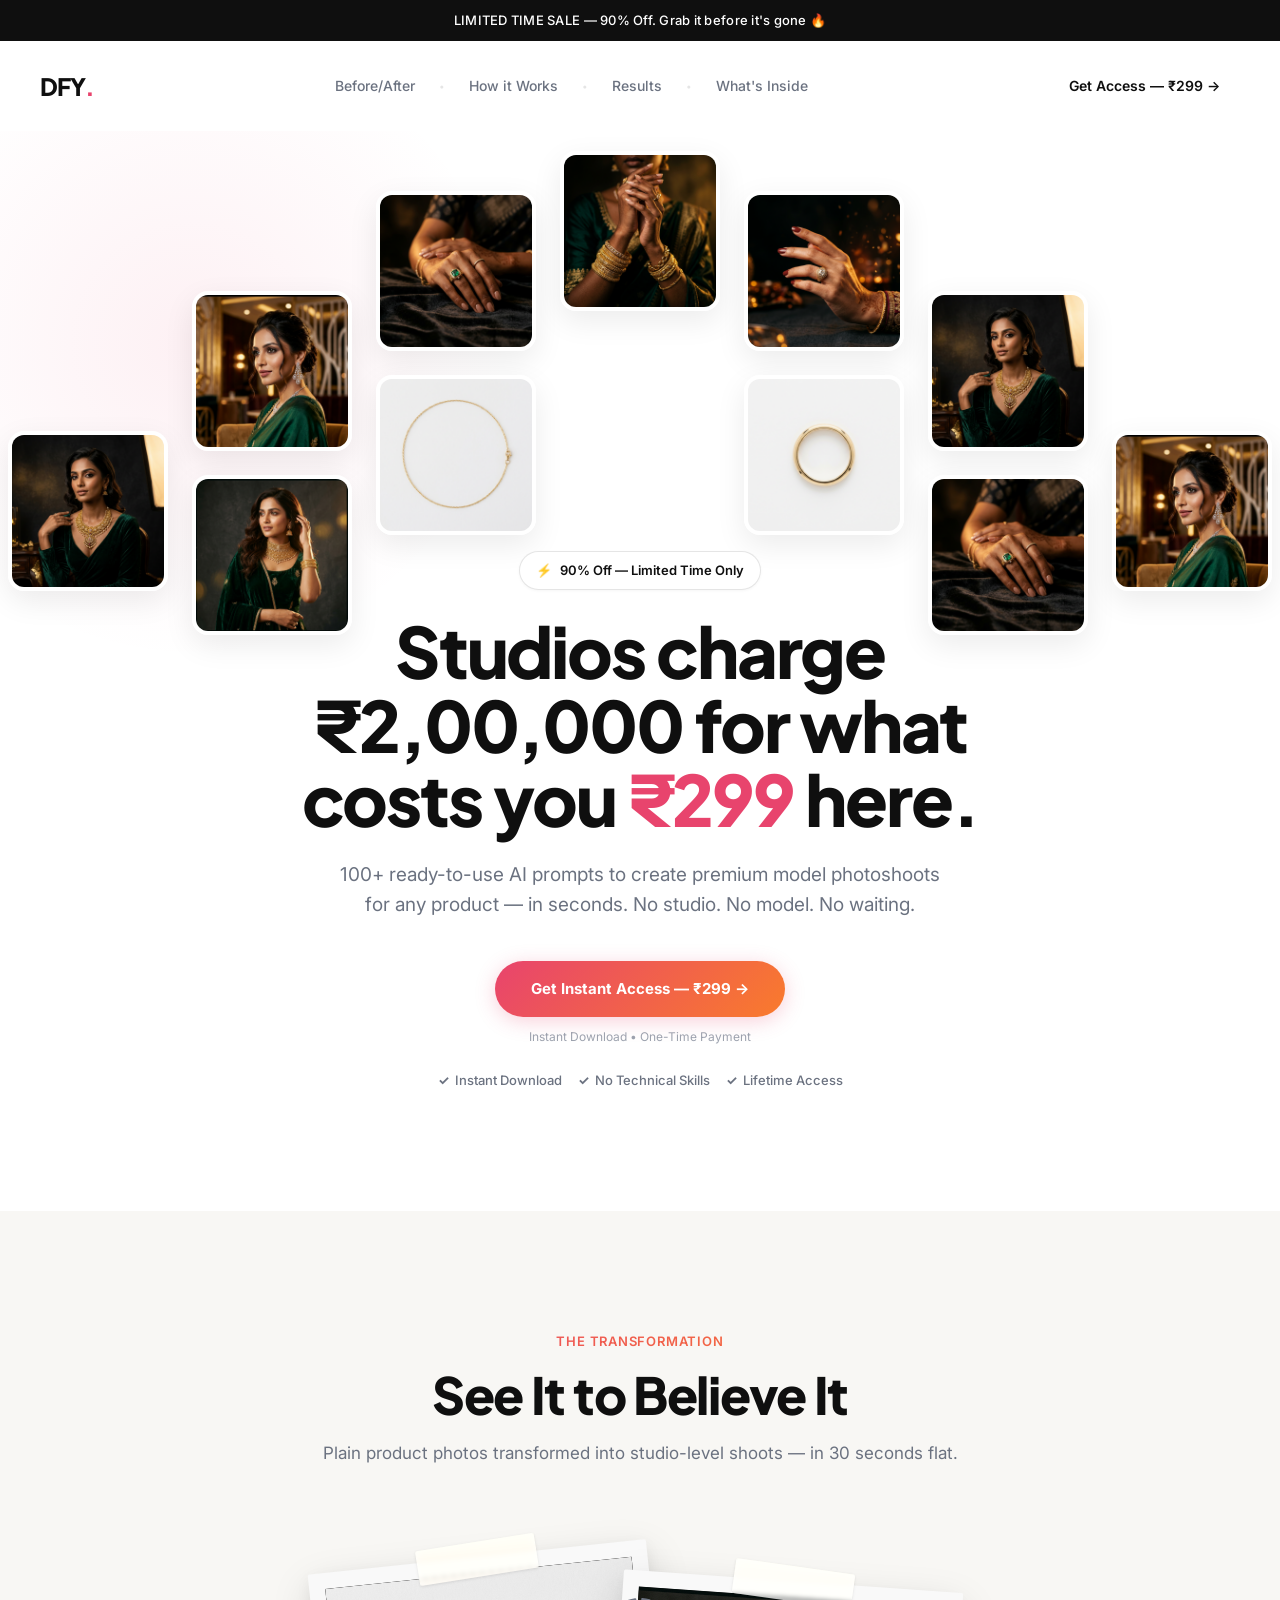
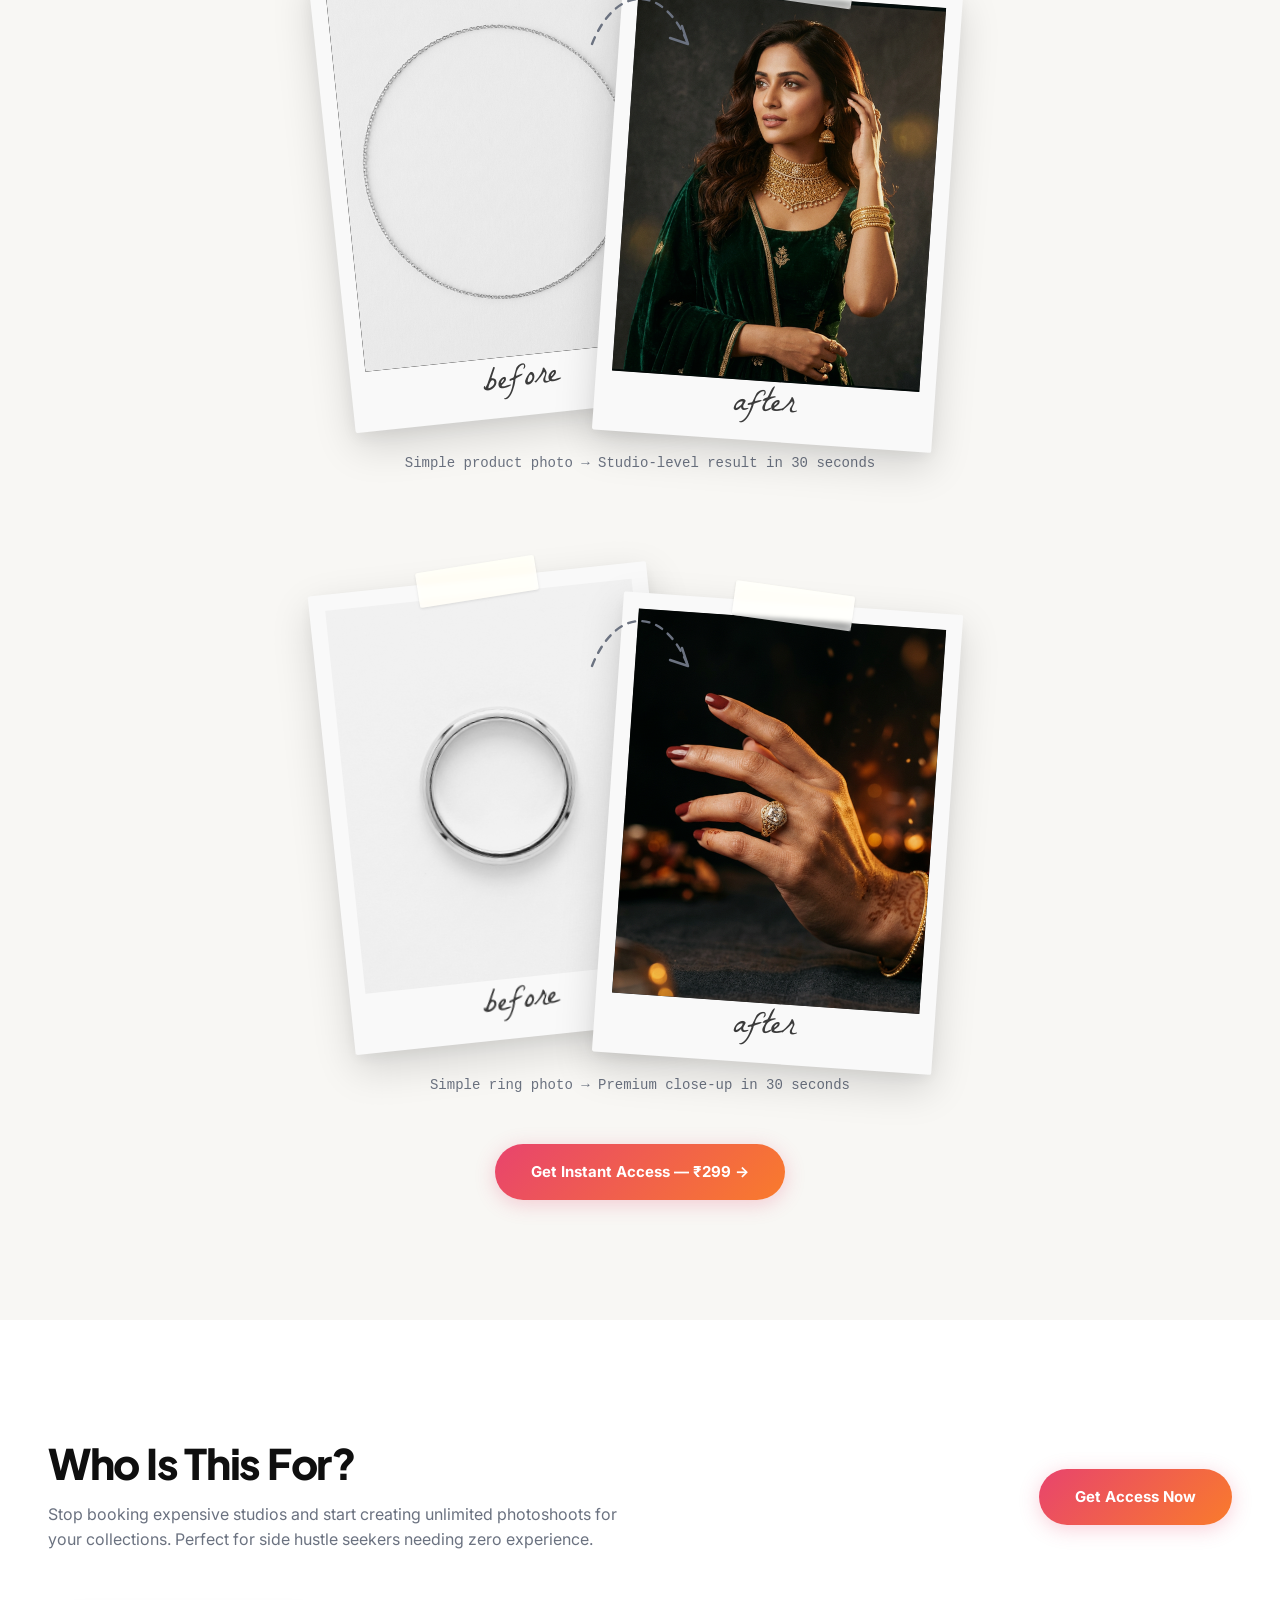
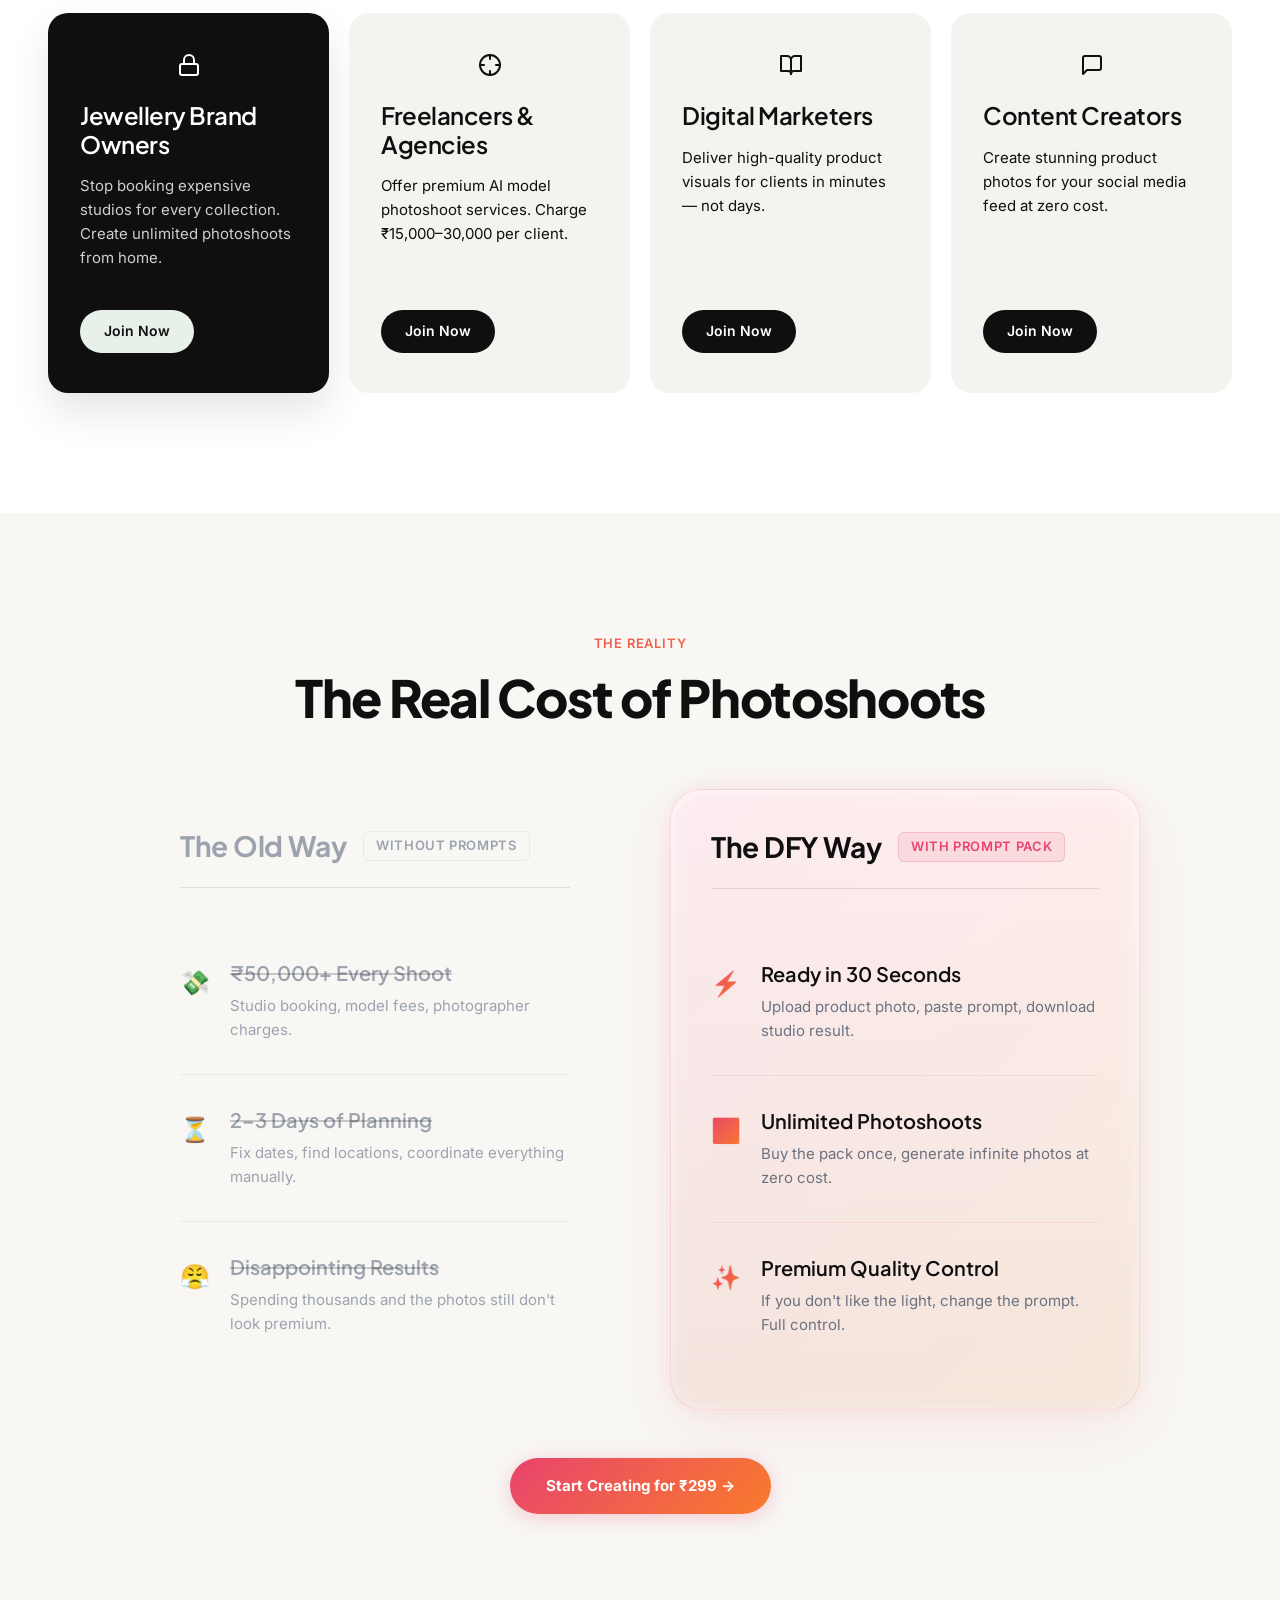
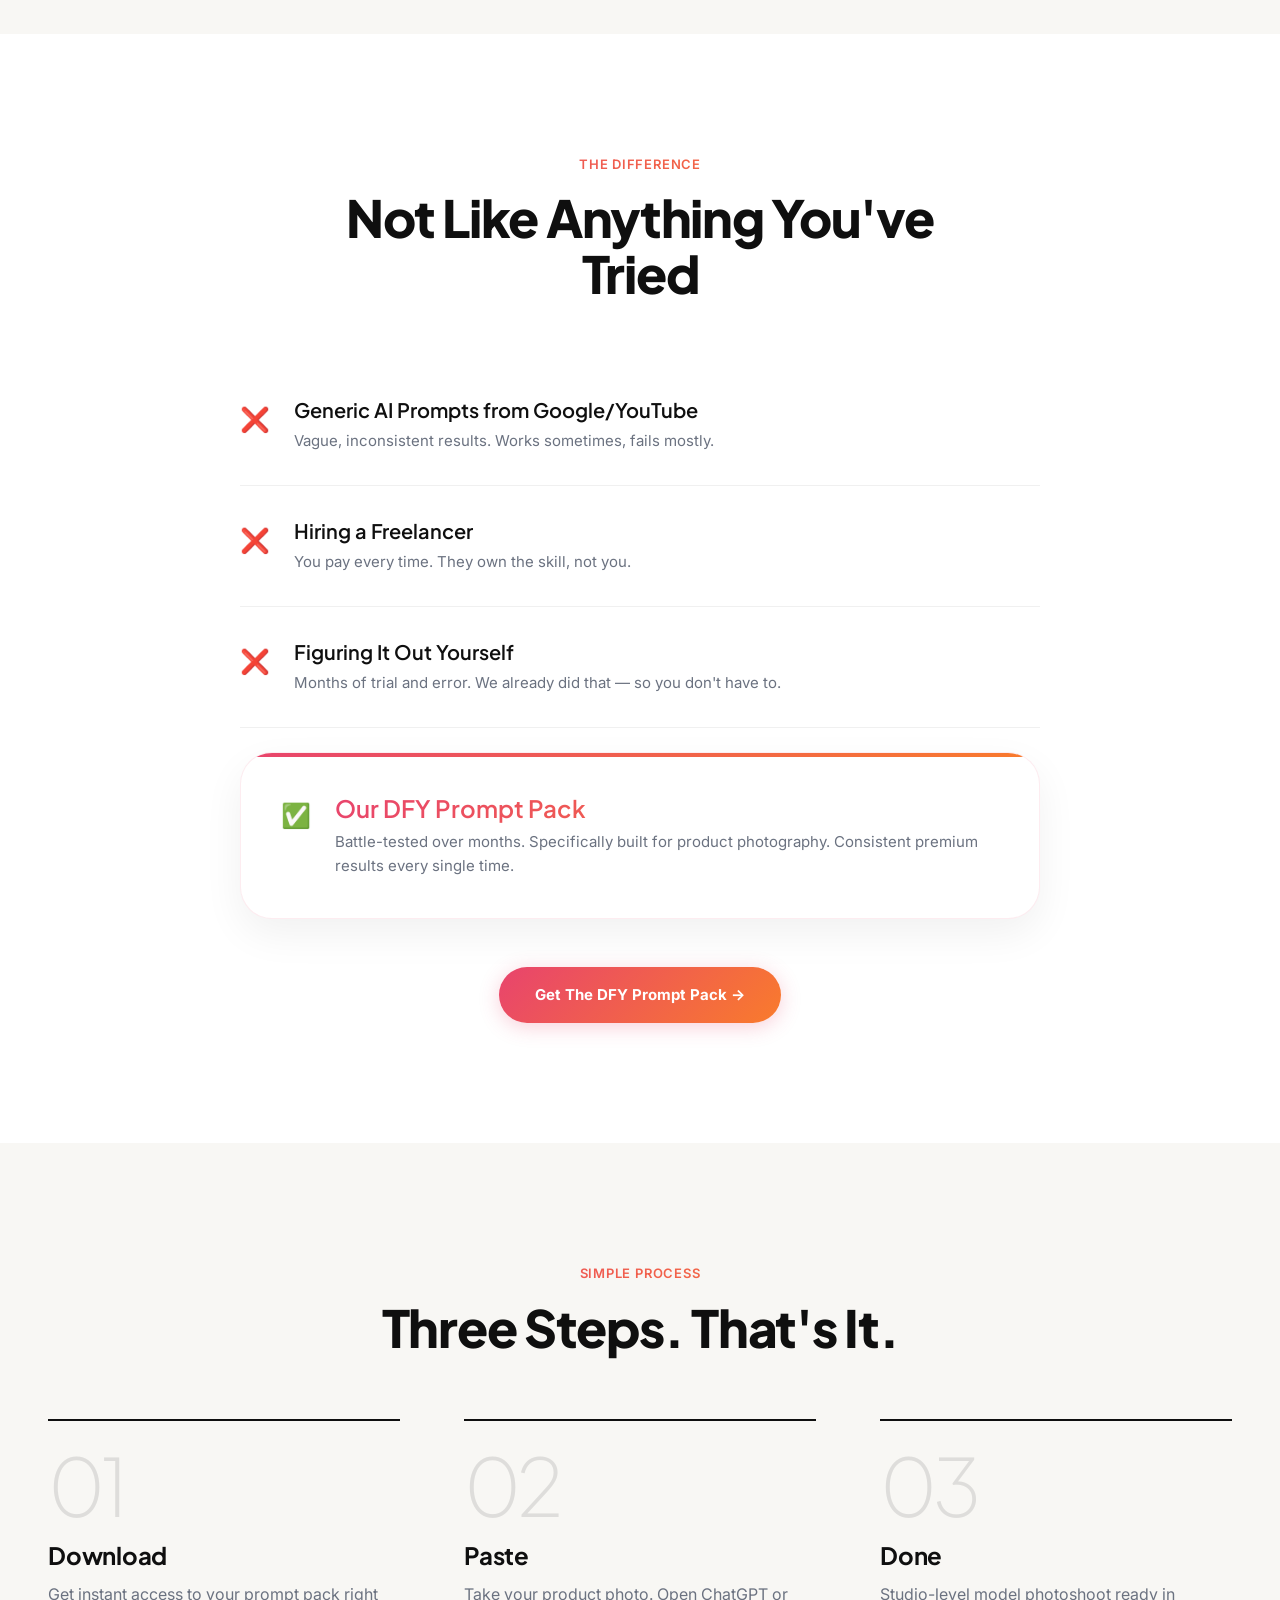
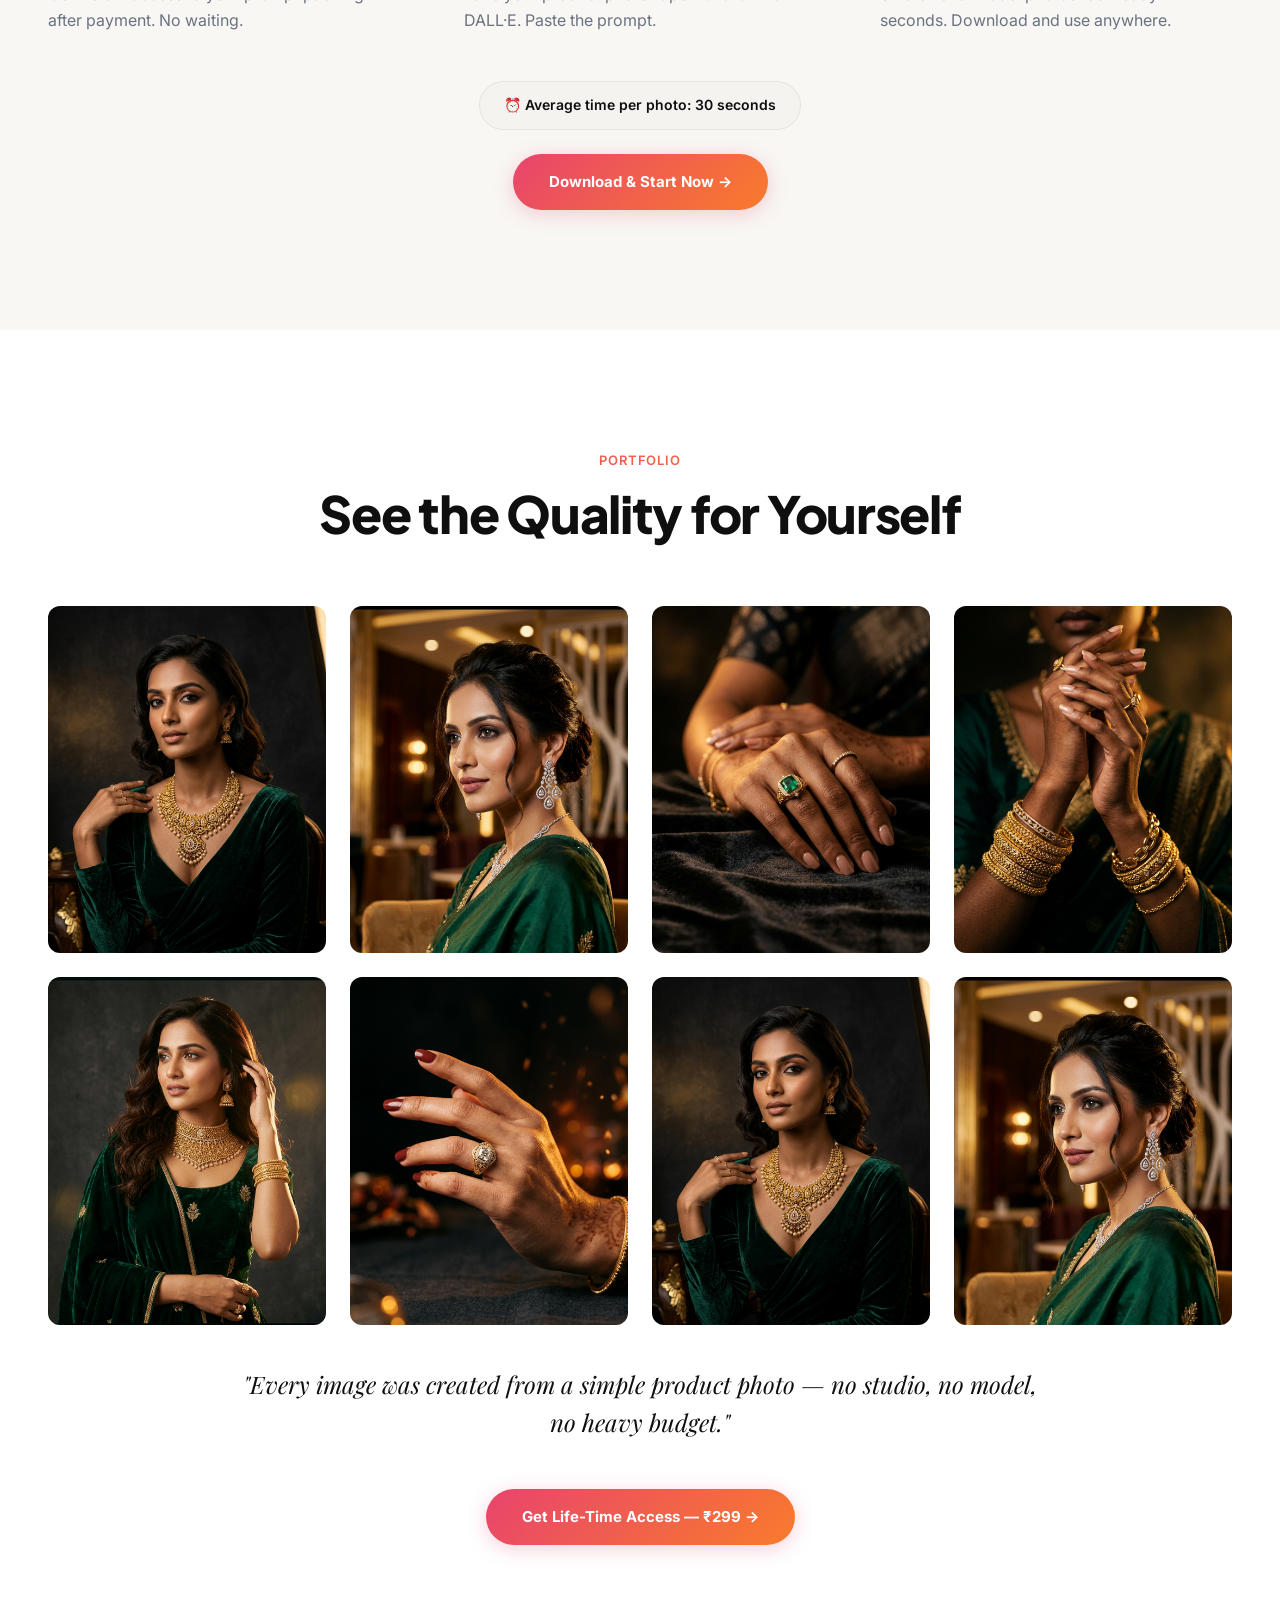
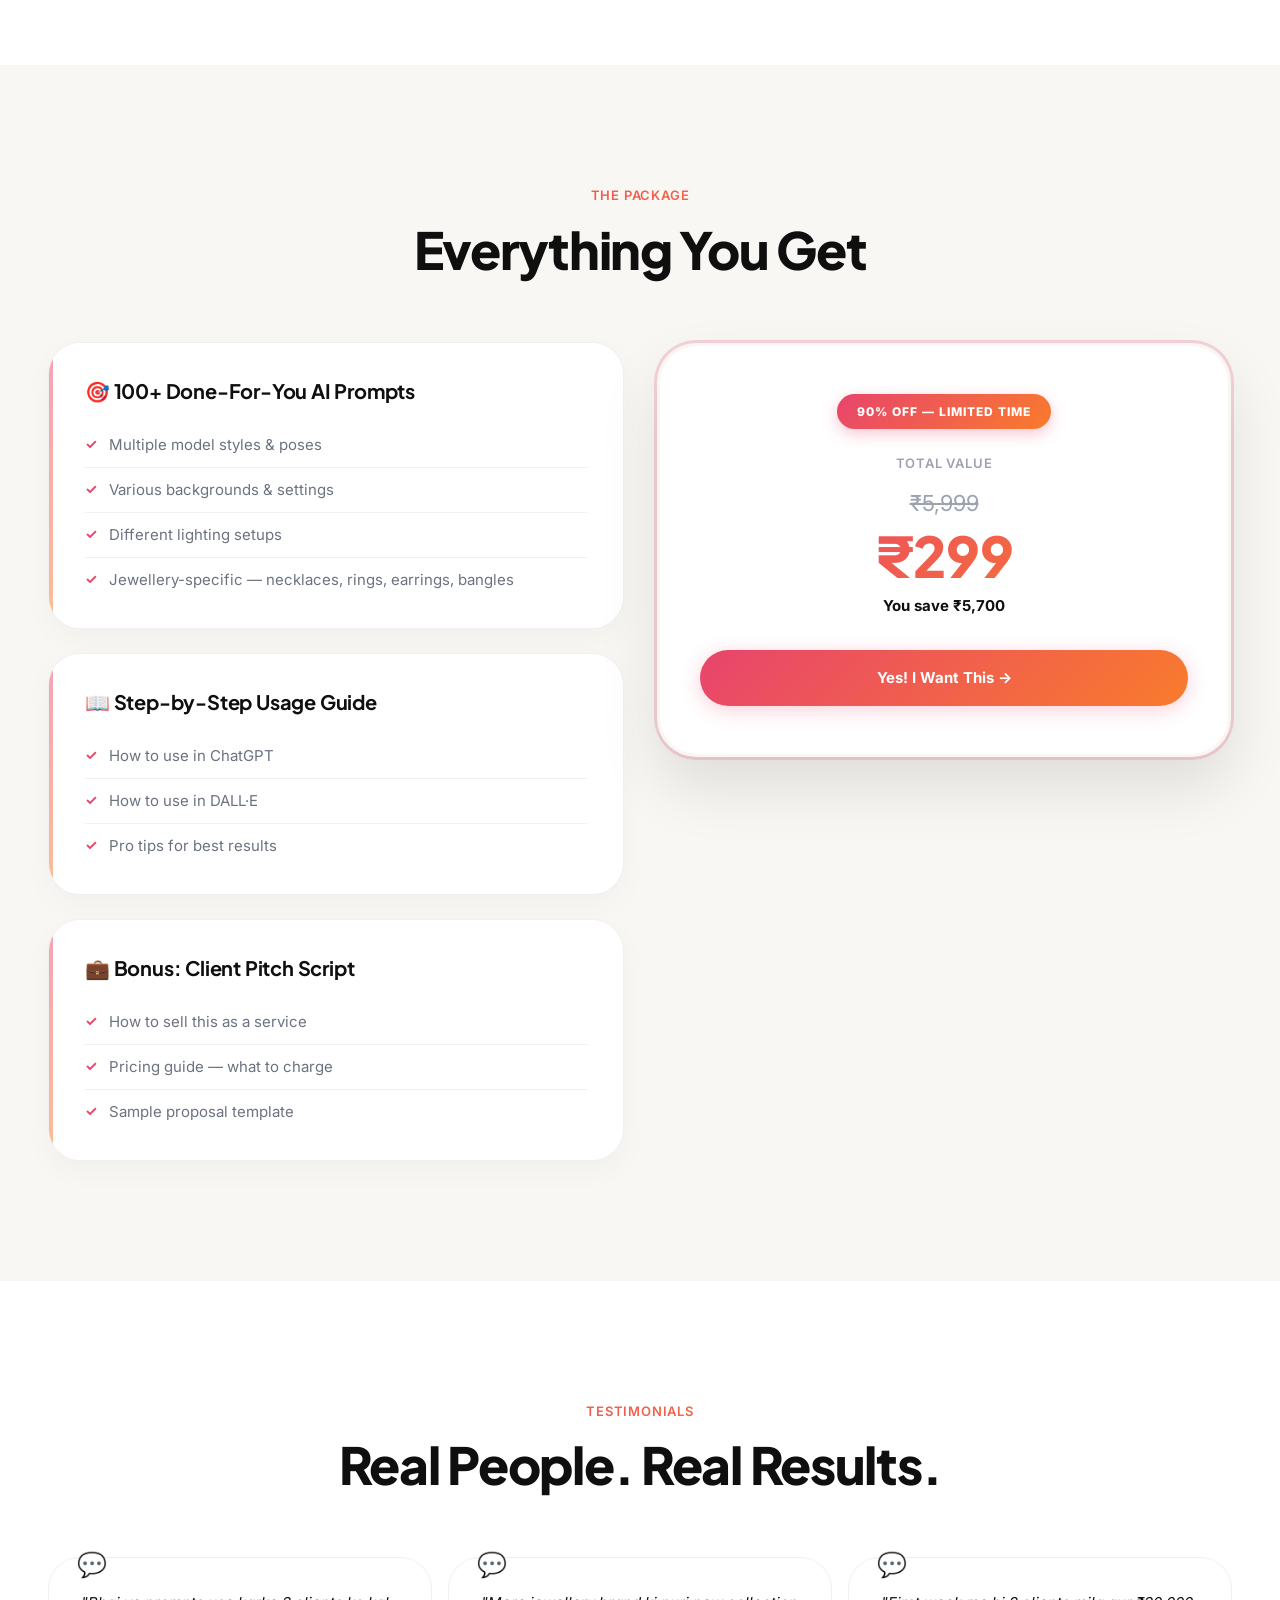
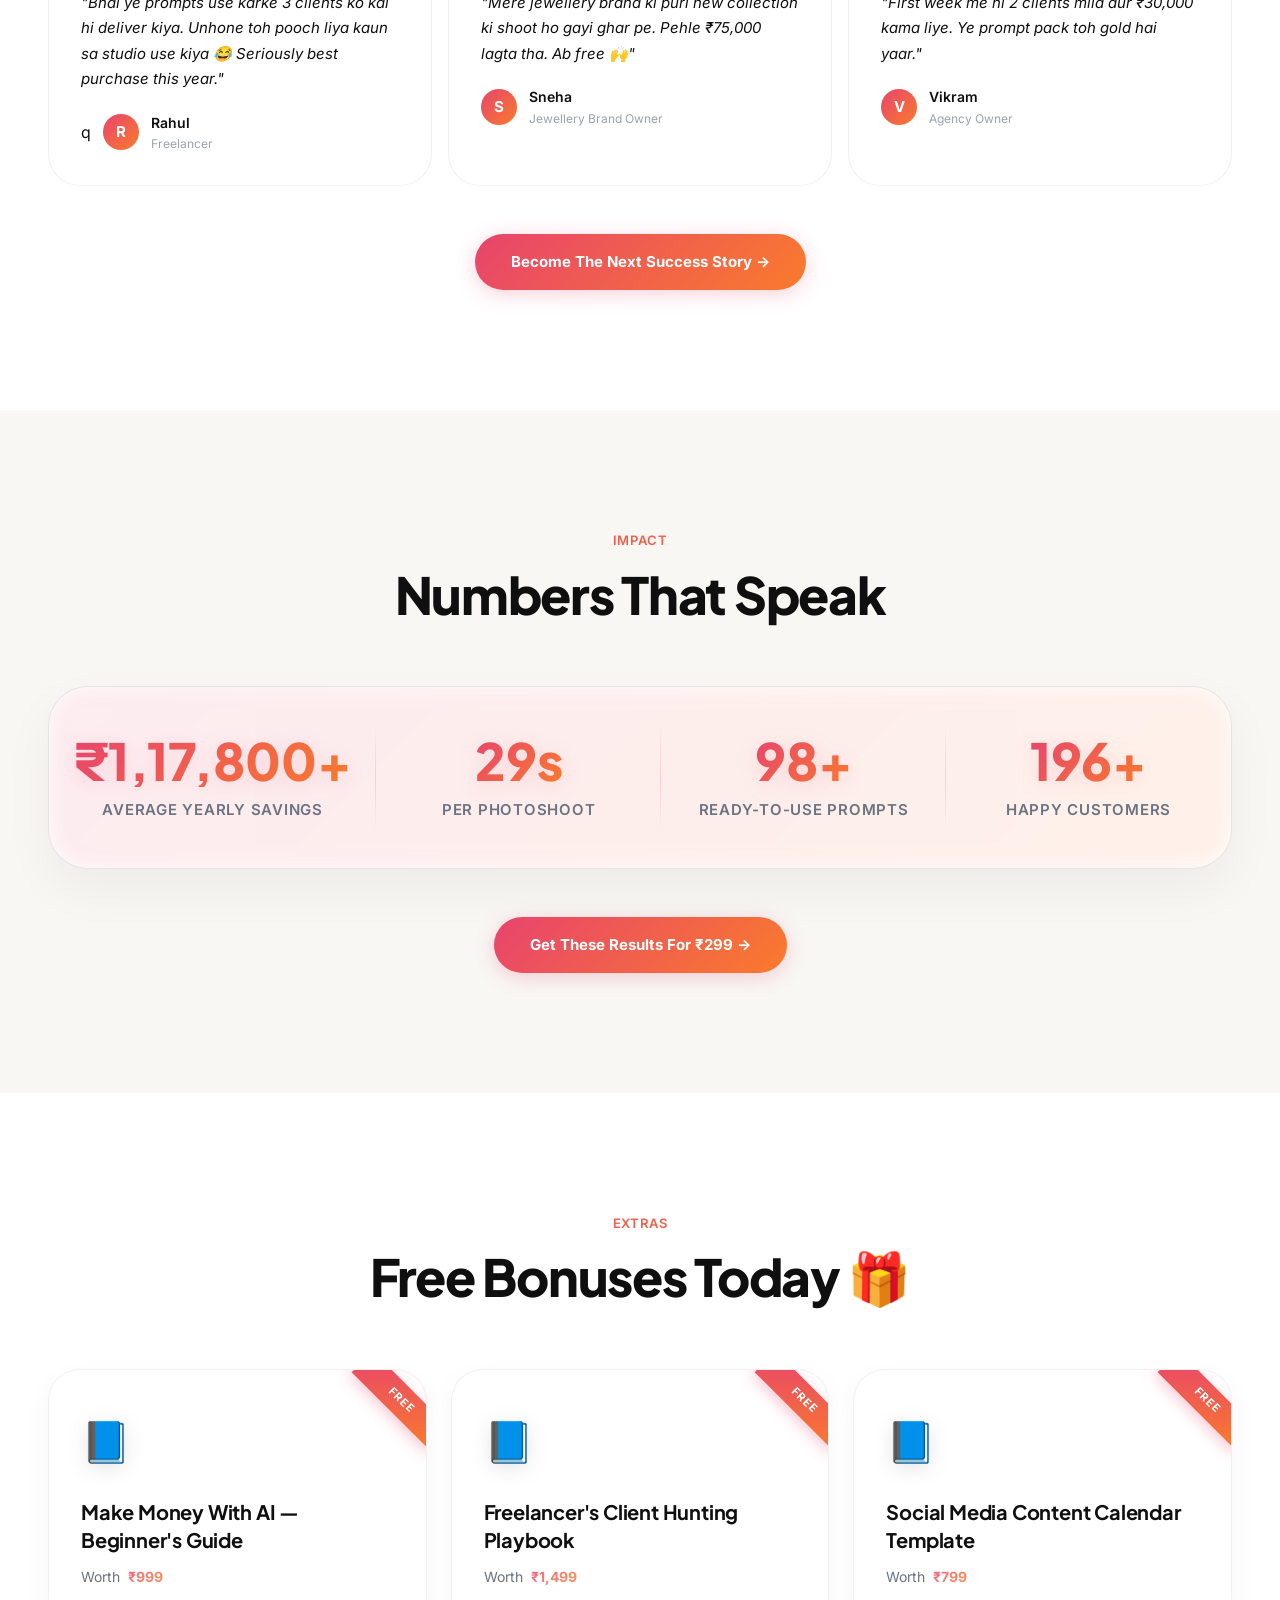
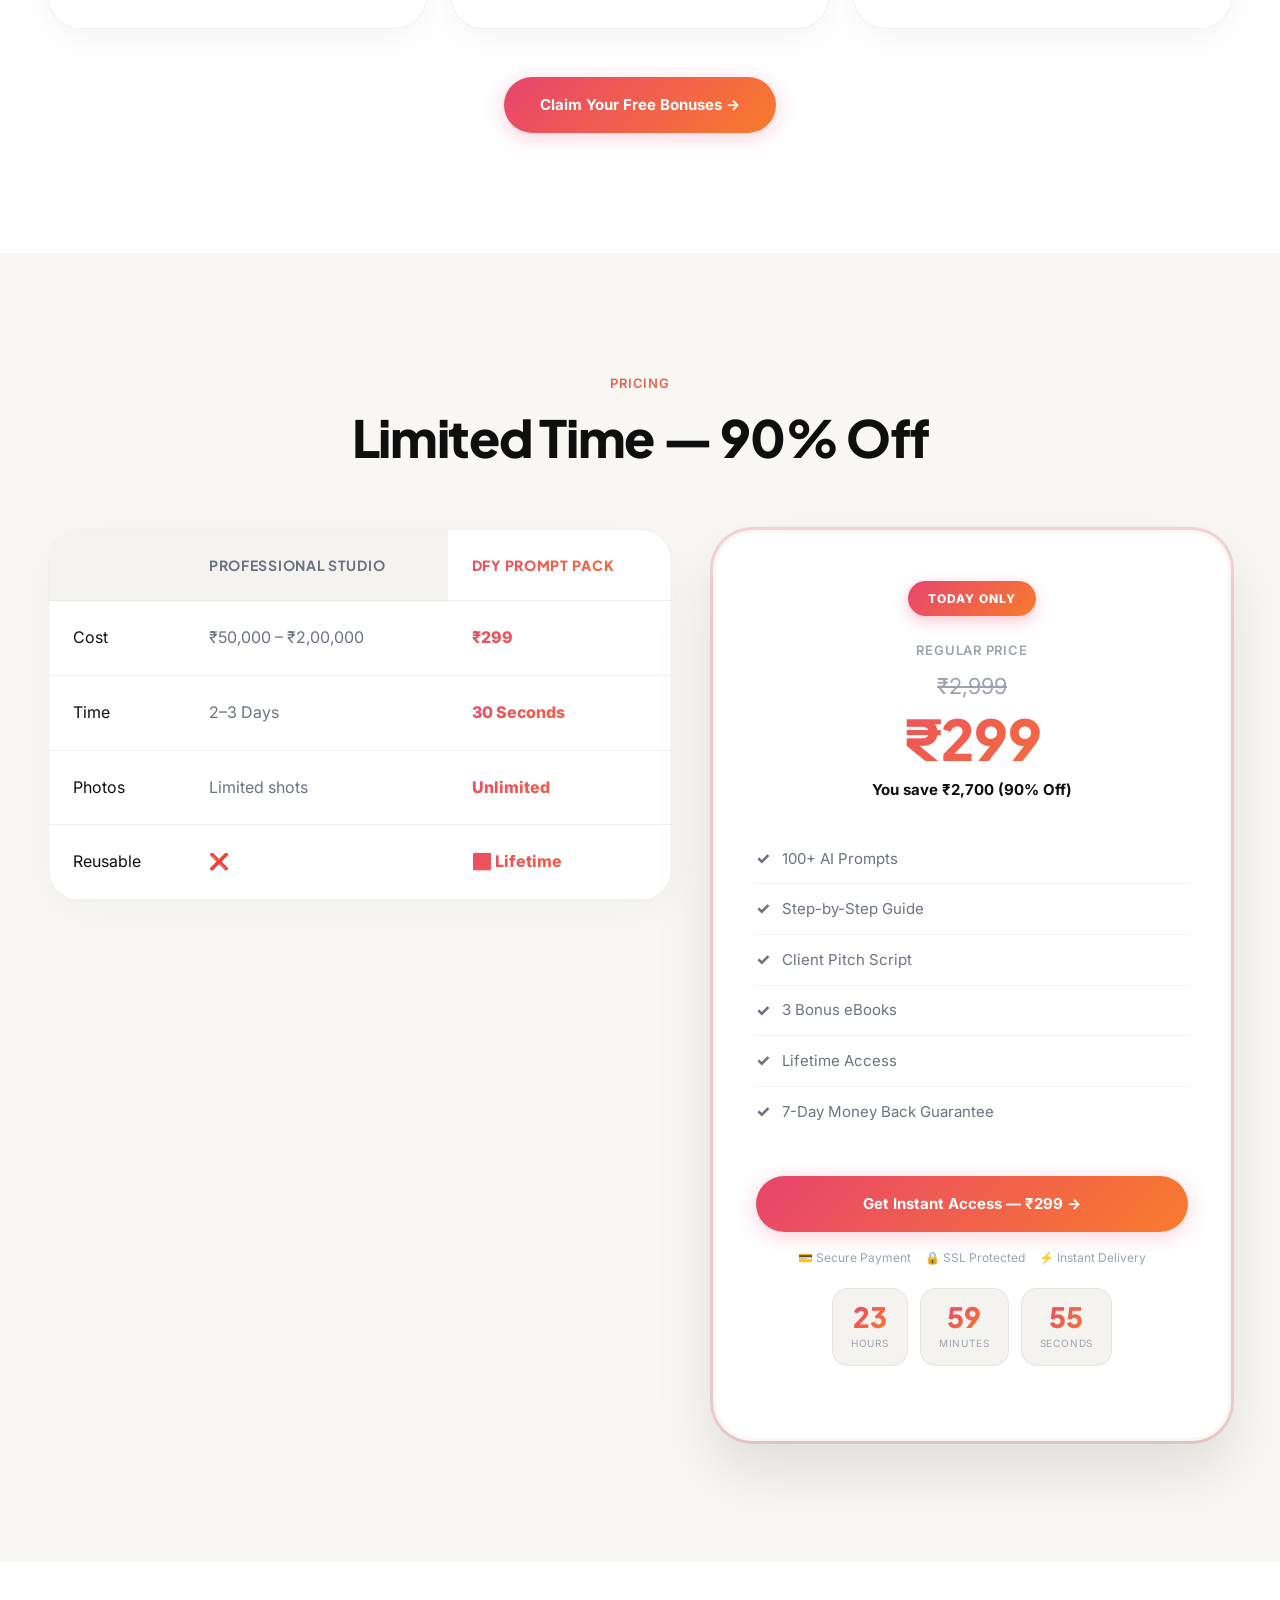
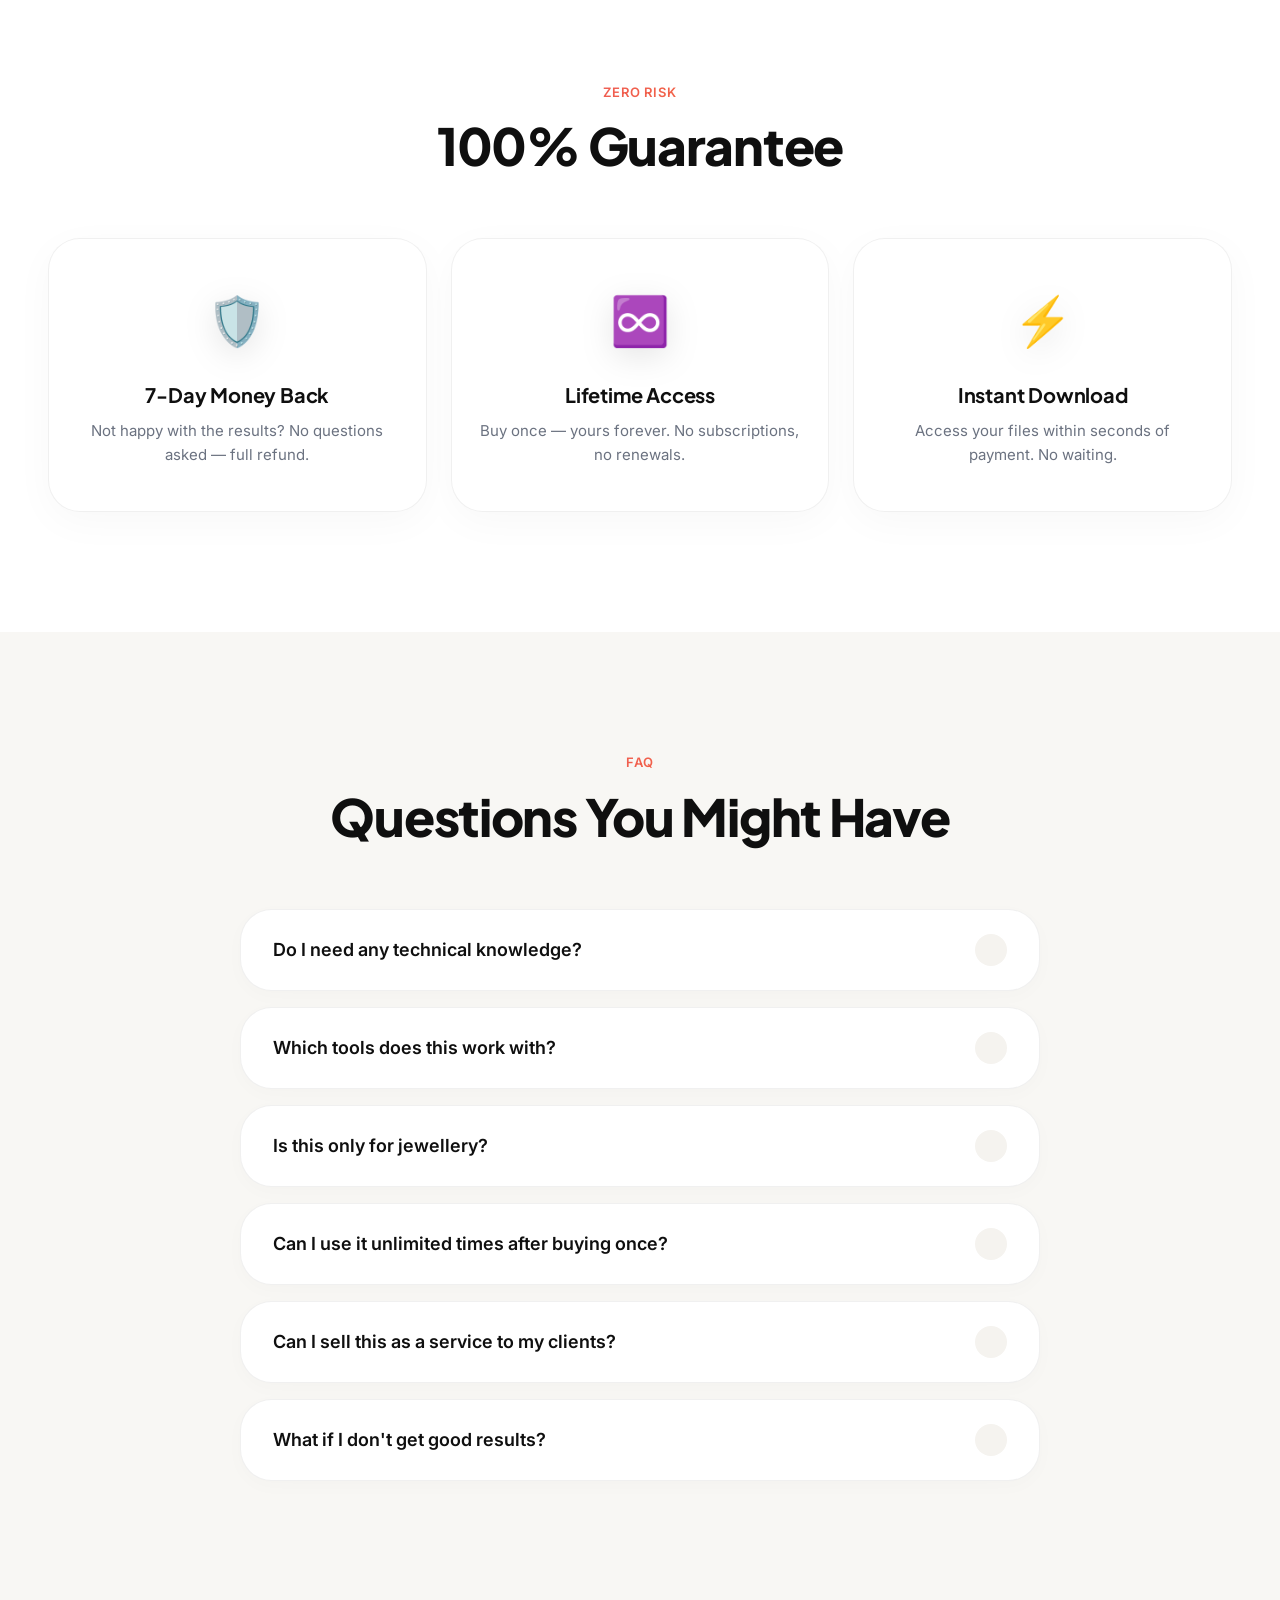
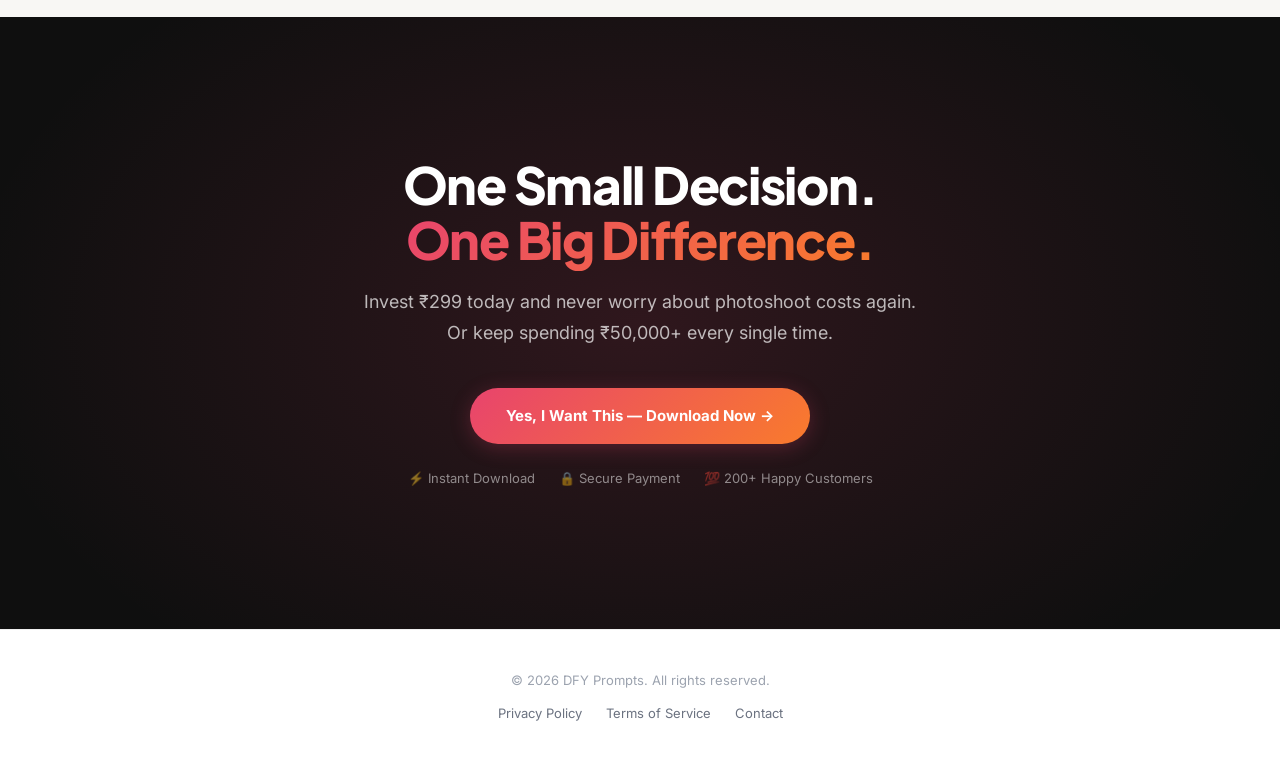
==== commit e5791e0e: "feat: Add multiple call-to-action buttons linking to the pricing section and restructure the pricing" ====
--- a/index.html
+++ b/index.html
@@ -190,6 +190,9 @@
                     <p class="ba-caption">Simple ring photo → Premium close-up in 30 seconds</p>
                 </div>
             </div>
+            <div style="text-align:center; margin-top:48px;" class="reveal">
+                <a href="#pricing" class="btn-primary">Get Instant Access — ₹299 →</a>
+            </div>
         </div>
     </section>
 
@@ -332,6 +335,10 @@
                     </div>
                 </div>
             </div>
+            
+            <div style="text-align:center; margin-top:48px;" class="reveal">
+                <a href="#pricing" class="btn-primary">Start Creating for ₹299 →</a>
+            </div>
         </div>
     </section>
 
@@ -373,6 +380,10 @@
                     </div>
                 </div>
             </div>
+            
+            <div style="text-align:center; margin-top:48px;" class="reveal">
+                <a href="#pricing" class="btn-primary">Get The DFY Prompt Pack →</a>
+            </div>
         </div>
     </section>
 
@@ -402,6 +413,9 @@
             </div>
             <div style="text-align:center; margin-top:48px;" class="reveal">
                 <span class="step-time">⏰ Average time per photo: 30 seconds</span>
+            </div>
+            <div style="text-align:center; margin-top:24px;" class="reveal">
+                <a href="#pricing" class="btn-primary">Download & Start Now →</a>
             </div>
         </div>
     </section>
@@ -426,6 +440,9 @@
             <p class="gallery-note reveal">
                 "Every image was created from a simple product photo — no studio, no model, no heavy budget."
             </p>
+            <div style="text-align:center; margin-top:48px;" class="reveal">
+                <a href="#pricing" class="btn-primary">Get Life-Time Access — ₹299 →</a>
+            </div>
         </div>
     </section>
 
@@ -492,7 +509,7 @@
                 <div class="wa-card">
                     <p class="wa-message">"Bhai ye prompts use karke 3 clients ko kal hi deliver kiya. Unhone toh pooch
                         liya kaun sa studio use kiya 😂 Seriously best purchase this year."</p>
-                    <div class="wa-author">
+                    <div class="wa-author">q
                         <div class="wa-avatar">R</div>
                         <div>
                             <p class="wa-name">Rahul</p>
@@ -523,6 +540,9 @@
                     </div>
                 </div>
             </div>
+            <div style="text-align:center; margin-top:48px;" class="reveal">
+                <a href="#pricing" class="btn-primary">Become The Next Success Story →</a>
+            </div>
         </div>
     </section>
 
@@ -550,6 +570,9 @@
                     <div class="stat-number" data-counter="200" data-suffix="+">0</div>
                     <p class="stat-label">Happy customers</p>
                 </div>
+            </div>
+            <div style="text-align:center; margin-top:48px;" class="reveal">
+                <a href="#pricing" class="btn-primary">Get These Results For ₹299 →</a>
             </div>
         </div>
     </section>
@@ -581,6 +604,9 @@
                     <p class="bonus-worth">Worth <span>₹799</span></p>
                 </div>
             </div>
+            <div style="text-align:center; margin-top:48px;" class="reveal">
+                <a href="#pricing" class="btn-primary">Claim Your Free Bonuses →</a>
+            </div>
         </div>
     </section>
 
@@ -591,78 +617,81 @@
                 <span class="label label-gradient">Pricing</span>
                 <h2>Limited Time — 90% Off</h2>
             </div>
-
-            <table class="compare-table reveal">
-                <thead>
-                    <tr>
-                        <th></th>
-                        <th class="col-studio">Professional Studio</th>
-                        <th class="col-ours">DFY Prompt Pack</th>
-                    </tr>
-                </thead>
-                <tbody>
-                    <tr>
-                        <td>Cost</td>
-                        <td class="col-studio">₹50,000 – ₹2,00,000</td>
-                        <td class="col-ours">₹299</td>
-                    </tr>
-                    <tr>
-                        <td>Time</td>
-                        <td class="col-studio">2–3 Days</td>
-                        <td class="col-ours">30 Seconds</td>
-                    </tr>
-                    <tr>
-                        <td>Photos</td>
-                        <td class="col-studio">Limited shots</td>
-                        <td class="col-ours">Unlimited</td>
-                    </tr>
-                    <tr>
-                        <td>Reusable</td>
-                        <td class="col-studio">❌</td>
-                        <td class="col-ours">✅ Lifetime</td>
-                    </tr>
-                </tbody>
-            </table>
-
-            <div class="pricing-section-box reveal">
-                <div class="pricing-box">
-                    <div class="pricing-badge">Today Only</div>
-                    <p class="label" style="margin-bottom:8px; color:var(--text-muted);">Regular Price</p>
-                    <p class="pricing-original">₹2,999</p>
-                    <p class="pricing-current">₹299</p>
-                    <p class="pricing-save">You save ₹2,700 (90% Off)</p>
-
-                    <ul class="pricing-features">
-                        <li><span class="check">✓</span> 100+ AI Prompts</li>
-                        <li><span class="check">✓</span> Step-by-Step Guide</li>
-                        <li><span class="check">✓</span> Client Pitch Script</li>
-                        <li><span class="check">✓</span> 3 Bonus eBooks</li>
-                        <li><span class="check">✓</span> Lifetime Access</li>
-                        <li><span class="check">✓</span> 7-Day Money Back Guarantee</li>
-                    </ul>
-
-                    <a href="#" class="btn-primary" style="width:100%; justify-content:center;">
-                        Get Instant Access — ₹299 →
-                    </a>
-
-                    <div style="margin-top:16px; display:flex; justify-content:center; gap:14px; flex-wrap:wrap;">
-                        <span style="font-size:12px; color:var(--text-muted);">💳 Secure Payment</span>
-                        <span style="font-size:12px; color:var(--text-muted);">🔒 SSL Protected</span>
-                        <span style="font-size:12px; color:var(--text-muted);">⚡ Instant Delivery</span>
-                    </div>
-
-                    <div class="countdown" style="margin-top:20px;">
-                        <div class="countdown-unit">
-                            <div class="countdown-number" id="cd-hours">00</div>
-                            <div class="countdown-label">Hours</div>
-                        </div>
-                        <div class="countdown-unit">
-                            <div class="countdown-number" id="cd-mins">00</div>
-                            <div class="countdown-label">Minutes</div>
-                        </div>
-                        <div class="countdown-unit">
-                            <div class="countdown-number" id="cd-secs">00</div>
-                            <div class="countdown-label">Seconds</div>
+            <div class="pricing-content-grid reveal">
+                <div>
+                    <table class="compare-table">
+                        <thead>
+                            <tr>
+                                <th></th>
+                                <th class="col-studio">Professional Studio</th>
+                                <th class="col-ours">DFY Prompt Pack</th>
+                            </tr>
+                        </thead>
+                        <tbody>
+                            <tr>
+                                <td>Cost</td>
+                                <td class="col-studio">₹50,000 – ₹2,00,000</td>
+                                <td class="col-ours">₹299</td>
+                            </tr>
+                            <tr>
+                                <td>Time</td>
+                                <td class="col-studio">2–3 Days</td>
+                                <td class="col-ours">30 Seconds</td>
+                            </tr>
+                            <tr>
+                                <td>Photos</td>
+                                <td class="col-studio">Limited shots</td>
+                                <td class="col-ours">Unlimited</td>
+                            </tr>
+                            <tr>
+                                <td>Reusable</td>
+                                <td class="col-studio">❌</td>
+                                <td class="col-ours">✅ Lifetime</td>
+                            </tr>
+                        </tbody>
+                    </table>
+                </div>
+
+                <div class="pricing-section-box">
+                    <div class="pricing-box">
+                        <div class="pricing-badge">Today Only</div>
+                        <p class="label" style="margin-bottom:8px; color:var(--text-muted);">Regular Price</p>
+                        <p class="pricing-original">₹2,999</p>
+                        <p class="pricing-current">₹299</p>
+                        <p class="pricing-save">You save ₹2,700 (90% Off)</p>
+
+                        <ul class="pricing-features">
+                            <li><span class="check">✓</span> 100+ AI Prompts</li>
+                            <li><span class="check">✓</span> Step-by-Step Guide</li>
+                            <li><span class="check">✓</span> Client Pitch Script</li>
+                            <li><span class="check">✓</span> 3 Bonus eBooks</li>
+                            <li><span class="check">✓</span> Lifetime Access</li>
+                            <li><span class="check">✓</span> 7-Day Money Back Guarantee</li>
+                        </ul>
+
+                        <a href="#" class="btn-primary" style="width:100%; justify-content:center;">
+                            Get Instant Access — ₹299 →
+                        </a>
+
+                        <div style="margin-top:16px; display:flex; justify-content:center; gap:14px; flex-wrap:wrap;">
+                            <span style="font-size:12px; color:var(--text-muted);">💳 Secure Payment</span>
+                            <span style="font-size:12px; color:var(--text-muted);">🔒 SSL Protected</span>
+                            <span style="font-size:12px; color:var(--text-muted);">⚡ Instant Delivery</span>
+                        </div>
+
+                        <div class="countdown" style="margin-top:20px;">
+                            <div class="countdown-unit">
+                                <div class="countdown-number" id="cd-hours">00</div>
+                                <div class="countdown-label">Hours</div>
+                            </div>
+                            <div class="countdown-unit">
+                                <div class="countdown-number" id="cd-mins">00</div>
+                                <div class="countdown-label">Minutes</div>
+                            </div>
+                            <div class="countdown-unit">
+                                <div class="countdown-number" id="cd-secs">00</div>
+                                <div class="countdown-label">Seconds</div>
+                            </div>
                         </div>
                     </div>
                 </div>
--- a/style.css
+++ b/style.css
@@ -410,7 +410,11 @@
   overflow: hidden;
   background: var(--bg-main);
 }
-
+@media (max-width: 768px) {
+  .hero {
+    padding: 160px 0 80px 0;
+  }
+}
 /* Background gradient blob */
 .hero::before {
   content: '';
@@ -1180,6 +1184,7 @@
   background: var(--gradient-main);
   -webkit-background-clip: text;
   -webkit-text-fill-color: transparent;
+  background-clip: text;
 }
 
 .strikethrough {
@@ -1188,8 +1193,44 @@
   text-decoration-thickness: 2px;
 }
 
+.dfy-way {
+  background: linear-gradient(180deg, rgba(255,255,255,1) 0%, rgba(245,243,239,1) 100%);
+  border-radius: var(--radius-xl);
+  padding: 40px;
+  box-shadow: 0 20px 60px rgba(232, 68, 109, 0.08);
+  border: 1px solid rgba(232, 68, 109, 0.15);
+  position: relative;
+}
+
+.dfy-way::before {
+  content: '';
+  position: absolute;
+  top: -2px; left: -2px; right: -2px; bottom: -2px;
+  background: var(--gradient-main);
+  z-index: -1;
+  border-radius: calc(var(--radius-xl) + 2px);
+  filter: blur(8px);
+  opacity: 0.1;
+  transition: opacity var(--duration-med) ease;
+}
+
+.dfy-way:hover::before { opacity: 0.25; }
+
+.dfy-way .minimal-item {
+  border-bottom: 1px solid rgba(232, 68, 109, 0.1);
+}
+
+.dfy-way .minimal-item:last-child {
+  border-bottom: none;
+}
+
 .dfy-way .minimal-item:hover {
-  background: linear-gradient(90deg, transparent, rgba(232, 68, 109, 0.02), transparent);
+  background: rgba(255,255,255,0.5);
+  transform: translateX(8px);
+}
+
+.old-way {
+  padding: 40px;
 }
 
 /* Responsive adjustments */
@@ -1198,141 +1239,189 @@
     grid-template-columns: 1fr;
     gap: 40px;
   }
+  .old-way, .dfy-way { padding: 24px; }
 }
 
 /* === WHAT MAKES THIS DIFFERENT === */
 .diff-grid {
-  display: grid;
-  grid-template-columns: 1fr;
-  gap: 12px;
+  display: flex;
+  flex-direction: column;
   max-width: 800px;
   margin: 0 auto;
 }
 
 .diff-item {
   display: flex;
-  gap: 16px;
   align-items: flex-start;
-  padding: 24px 28px;
-  background: var(--bg-card);
-  border: 1px solid var(--border);
-  border-radius: var(--radius-lg);
-  transition: all var(--duration-fast) ease;
-}
-
-.diff-item:hover { box-shadow: var(--shadow-md); }
-
-.diff-item.negative { opacity: 0.7; }
+  gap: 24px;
+  padding: 32px 0;
+  border-bottom: 1px solid var(--border);
+  transition: transform var(--duration-fast) ease;
+}
+
+.diff-item:last-child {
+  border-bottom: none;
+}
+
+.diff-item:hover:not(.positive) {
+  transform: translateX(8px);
+}
+
+.diff-item.negative { opacity: 0.6; }
 .diff-item.positive {
-  background: linear-gradient(135deg, #FDE8EE, #FFF3E0);
-  border-color: rgba(232, 68, 109, 0.15);
   opacity: 1;
-}
-
-.diff-icon { font-size: 18px; flex-shrink: 0; margin-top: 2px; }
-.diff-item h4 { font-size: 15px; font-weight: 700; margin-bottom: 4px; }
-.diff-item p { font-size: 14px; color: var(--text-secondary); line-height: 1.5; }
+  background: #FFFFFF;
+  padding: 40px;
+  border-radius: var(--radius-xl);
+  border-bottom: none;
+  margin-top: 24px;
+  box-shadow: 0 15px 40px rgba(0,0,0,0.06);
+  border: 1px solid rgba(232, 68, 109, 0.1);
+  position: relative;
+  overflow: hidden;
+}
+
+.diff-item.positive::after {
+  content: '';
+  position: absolute;
+  top: 0; left: 0; right: 0; height: 4px;
+  background: var(--gradient-main);
+}
+
+.diff-item.positive:hover {
+  transform: translateY(-4px);
+  box-shadow: 0 25px 50px rgba(232, 68, 109, 0.12);
+}
+
+.diff-item.positive h4 {
+  color: var(--text-primary);
+  font-size: 24px;
+  background: var(--gradient-main);
+  -webkit-background-clip: text;
+  -webkit-text-fill-color: transparent;
+  background-clip: text;
+}
+
+.diff-item.positive p {
+  color: var(--text-secondary);
+  font-weight: 400;
+}
+
+.diff-icon {
+  font-size: 24px;
+  flex-shrink: 0;
+  margin-top: 4px;
+}
+
+.diff-item h4 {
+  font-family: var(--font-display);
+  font-size: 20px;
+  font-weight: 600;
+  margin-bottom: 6px;
+}
+
+.diff-item p {
+  font-size: 15px;
+  color: var(--text-secondary);
+  line-height: 1.6;
+}
 
 /* === HOW IT WORKS === */
 .steps-grid {
   display: grid;
   grid-template-columns: repeat(3, 1fr);
-  gap: 16px;
-  position: relative;
+  gap: 64px;
+  margin-top: 40px;
 }
 
 .step-card {
-  text-align: center;
-  padding: 48px 32px;
-  background: var(--bg-card);
-  border: 1px solid var(--border);
-  border-radius: var(--radius-xl);
-  position: relative;
-  transition: all var(--duration-fast) ease;
-}
-
-.step-card:hover {
-  transform: translateY(-4px);
-  box-shadow: var(--shadow-lg);
-}
-
-.step-card:nth-child(1) { background: linear-gradient(135deg, #FDE8EE, #FCEEF3); }
-.step-card:nth-child(2) { background: linear-gradient(135deg, #EDE9FE, #F0EDFF); }
-.step-card:nth-child(3) { background: linear-gradient(135deg, #FFF3E0, #FFF7ED); }
+  position: relative;
+  text-align: left;
+  padding-top: 24px;
+  border-top: 2px solid var(--text-primary);
+}
+
+.step-card::after {
+  display: none; /* Removed connecting line, keeping it cleaner */
+}
 
 .step-number {
   font-family: var(--font-display);
-  font-size: 56px;
-  font-weight: 900;
-  background: var(--gradient-main);
-  -webkit-background-clip: text;
-  -webkit-text-fill-color: transparent;
-  background-clip: text;
-  opacity: 0.3;
+  font-size: 80px;
+  font-weight: 200;
   line-height: 1;
-  margin-bottom: 8px;
-}
-
-.step-dot { display: none; }
+  color: var(--border-strong);
+  margin-bottom: 16px;
+  letter-spacing: -0.05em;
+}
 
 .step-card h3 {
   font-family: var(--font-display);
-  font-size: 22px;
+  font-size: 24px;
   font-weight: 700;
-  margin-bottom: 10px;
+  margin-bottom: 12px;
 }
 
 .step-card p {
-  font-size: 15px;
+  font-size: 16px;
   color: var(--text-secondary);
   line-height: 1.6;
 }
 
 .step-time {
-  margin-top: 48px;
-  padding: 14px 28px;
-  background: var(--bg-dark);
-  border-radius: var(--radius-pill);
-  display: inline-flex;
-  align-items: center;
-  gap: 8px;
-  font-size: 15px;
+  display: inline-block;
+  padding: 12px 24px;
+  background: var(--bg-card-alt);
+  border-radius: 100px;
+  font-size: 14px;
   font-weight: 600;
-  color: #FFFFFF;
+  color: var(--text-primary);
+  border: 1px solid var(--border);
+}
+
+@media (max-width: 900px) {
+  .steps-grid {
+    grid-template-columns: 1fr;
+    gap: 48px;
+  }
 }
 
 /* === RESULTS GALLERY === */
 .gallery-grid {
   display: grid;
   grid-template-columns: repeat(4, 1fr);
-  gap: 12px;
+  gap: 24px;
+  max-width: 1200px;
+  margin: 0 auto 40px;
 }
 
 .gallery-item {
-  aspect-ratio: 3/4;
-  border-radius: var(--radius-lg);
+  position: relative;
+  border-radius: var(--radius-sm);
   overflow: hidden;
-  position: relative;
-  border: 1px solid var(--border);
+  aspect-ratio: 4/5;
+  background: var(--bg-secondary);
 }
 
 .gallery-item img {
-  width: 100%; height: 100%;
+  width: 100%;
+  height: 100%;
   object-fit: cover;
-  transition: transform 0.6s var(--ease-out-expo);
-}
-
-.gallery-item:hover img { transform: scale(1.06); }
+  transition: transform var(--duration-slow) var(--ease-out-expo);
+}
+
+.gallery-item:hover img {
+  transform: scale(1.03);
+}
 
 .gallery-note {
   text-align: center;
-  margin-top: 32px;
-  font-size: 16px;
-  color: var(--text-secondary);
+  font-family: var(--font-serif);
   font-style: italic;
-  max-width: 600px;
-  margin-left: auto;
-  margin-right: auto;
+  font-size: 24px;
+  color: var(--text-primary);
+  max-width: 800px;
+  margin: 0 auto;
 }
 
 /* === WHAT'S INSIDE === */
@@ -1343,39 +1432,65 @@
   align-items: start;
 }
 
-.inside-features { display: flex; flex-direction: column; gap: 16px; }
+.inside-features { display: flex; flex-direction: column; gap: 24px; }
 
 .inside-feature-group {
-  padding: 28px;
+  padding: 36px;
   background: var(--bg-card);
   border: 1px solid var(--border);
   border-radius: var(--radius-xl);
-}
+  box-shadow: 0 10px 30px rgba(0,0,0,0.03);
+  transition: all var(--duration-med) ease;
+  position: relative;
+  overflow: hidden;
+}
+
+.inside-feature-group::before {
+  content: '';
+  position: absolute;
+  top: 0; left: 0; width: 4px; height: 100%;
+  background: var(--gradient-main);
+  opacity: 0.5;
+  transition: opacity var(--duration-fast) ease;
+}
+
+.inside-feature-group:hover {
+  transform: translateY(-4px);
+  box-shadow: 0 20px 40px rgba(0,0,0,0.06);
+  border-color: rgba(232, 68, 109, 0.2);
+}
+
+.inside-feature-group:hover::before { opacity: 1; }
 
 .inside-feature-group h3 {
   font-family: var(--font-display);
-  font-size: 18px;
+  font-size: 20px;
   font-weight: 700;
-  margin-bottom: 14px;
-  display: flex;
-  align-items: center;
-  gap: 8px;
+  margin-bottom: 20px;
+  display: flex;
+  align-items: center;
+  gap: 12px;
+  color: var(--text-primary);
 }
 
 .inside-feature-group ul { list-style: none; }
 
 .inside-feature-group li {
-  padding: 8px 0;
-  font-size: 14px;
+  padding: 10px 0;
+  font-size: 15px;
   color: var(--text-secondary);
   display: flex;
   align-items: center;
-  gap: 10px;
+  gap: 12px;
   border-bottom: 1px solid var(--border);
 }
 
-.inside-feature-group li:last-child { border-bottom: none; }
-.inside-feature-group li .check-icon { color: #16A34A; font-size: 14px; }
+.inside-feature-group li:last-child { border-bottom: none; padding-bottom: 0; }
+.inside-feature-group li .check-icon { 
+  color: var(--accent-start); 
+  font-size: 14px; 
+  font-weight: bold;
+}
 
 .inside-pricing { position: sticky; top: 100px; }
 
@@ -1507,92 +1622,181 @@
 .stats-grid {
   display: grid;
   grid-template-columns: repeat(4, 1fr);
-  gap: 16px;
+  margin-top: 48px;
+  background: var(--bg-card);
+  border: 1px solid var(--border-strong);
+  border-radius: var(--radius-2xl);
+  box-shadow: 0 20px 50px rgba(0,0,0,0.05);
+  position: relative;
+  overflow: hidden;
+}
+
+.stats-grid::before {
+  content: '';
+  position: absolute;
+  top: -2px; left: -2px; right: -2px; bottom: -2px;
+  background: var(--gradient-main);
+  opacity: 0.1;
+  z-index: 0;
+  border-radius: calc(var(--radius-2xl) + 2px);
+  filter: blur(10px);
 }
 
 .stat-item {
   text-align: center;
-  padding: 44px 24px;
-  border: 1px solid var(--border);
-  border-radius: var(--radius-xl);
-  background: var(--bg-card);
-  transition: all var(--duration-fast) ease;
-}
-
-.stat-item:hover { box-shadow: var(--shadow-md); transform: translateY(-2px); }
-
-.stat-item:nth-child(1) { background: linear-gradient(135deg, #FDE8EE, #FCEEF3); }
-.stat-item:nth-child(2) { background: linear-gradient(135deg, #EDE9FE, #F0EDFF); }
-.stat-item:nth-child(3) { background: linear-gradient(135deg, #FFF3E0, #FFF7ED); }
-.stat-item:nth-child(4) { background: linear-gradient(135deg, #ECFDF5, #F0FDF4); }
+  padding: 48px 24px;
+  position: relative;
+  z-index: 1;
+}
+
+/* Fading divider */
+.stat-item:not(:last-child)::after {
+  content: '';
+  position: absolute;
+  right: 0;
+  top: 20%;
+  height: 60%;
+  width: 1px;
+  background: linear-gradient(180deg, transparent, rgba(232, 68, 109, 0.2), transparent);
+}
 
 .stat-number {
+  position: relative;
   font-family: var(--font-display);
-  font-size: clamp(32px, 3.5vw, 48px);
+  font-size: clamp(36px, 4vw, 56px);
   font-weight: 900;
-  color: var(--text-primary);
   line-height: 1;
-  margin-bottom: 10px;
+  margin-bottom: 12px;
+  background: var(--gradient-main);
+  -webkit-background-clip: text;
+  -webkit-text-fill-color: transparent;
+  background-clip: text;
+  display: inline-block;
+  filter: drop-shadow(0 4px 10px rgba(232, 68, 109, 0.15));
 }
 
 .stat-label {
-  font-size: 14px;
+  position: relative;
+  font-size: 15px;
+  font-weight: 600;
   color: var(--text-secondary);
   line-height: 1.4;
+  letter-spacing: 0.05em;
+  text-transform: uppercase;
+}
+
+@media (max-width: 992px) {
+  .stats-grid {
+    grid-template-columns: repeat(2, 1fr);
+  }
+  .stat-item:nth-child(2)::after {
+    display: none;
+  }
+  .stat-item:nth-child(1)::before,
+  .stat-item:nth-child(2)::before {
+    content: '';
+    position: absolute;
+    bottom: 0;
+    left: 20%;
+    width: 60%;
+    height: 1px;
+    background: linear-gradient(90deg, transparent, rgba(232, 68, 109, 0.2), transparent);
+  }
+}
+
+@media (max-width: 576px) {
+  .stats-grid {
+    grid-template-columns: 1fr;
+  }
+  .stat-item:not(:last-child)::after {
+    display: none;
+  }
+  .stat-item:not(:last-child)::before {
+    content: '';
+    position: absolute;
+    bottom: 0;
+    left: 20%;
+    width: 60%;
+    height: 1px;
+    background: linear-gradient(90deg, transparent, rgba(232, 68, 109, 0.2), transparent);
+  }
 }
 
 /* === BONUSES === */
 .bonus-grid {
   display: grid;
   grid-template-columns: repeat(3, 1fr);
-  gap: 16px;
+  gap: 24px;
 }
 
 .bonus-card {
-  padding: 36px 28px;
+  padding: 40px 32px;
   background: var(--bg-card);
   border: 1px solid var(--border);
   border-radius: var(--radius-xl);
   position: relative;
   overflow: hidden;
-  transition: all var(--duration-fast) var(--ease-out-back);
+  transition: all var(--duration-med) var(--ease-out-back);
+  box-shadow: 0 10px 30px rgba(0,0,0,0.04);
 }
 
 .bonus-card:hover {
-  transform: translateY(-6px);
-  box-shadow: var(--shadow-lg);
+  transform: translateY(-8px);
+  box-shadow: 0 25px 50px rgba(232, 68, 109, 0.1);
+  border-color: rgba(232, 68, 109, 0.3);
 }
 
 .bonus-free {
   position: absolute;
   top: 16px;
-  right: -28px;
+  right: -32px;
   background: var(--gradient-main);
   color: #FFFFFF;
-  font-size: 10px;
+  font-size: 11px;
   font-weight: 700;
   letter-spacing: 0.1em;
   text-transform: uppercase;
-  padding: 4px 36px;
+  padding: 6px 40px;
   transform: rotate(45deg);
-}
-
-.bonus-icon { font-size: 36px; margin-bottom: 20px; display: block; }
+  box-shadow: 0 4px 15px rgba(232, 68, 109, 0.3);
+}
+
+.bonus-icon { font-size: 40px; margin-bottom: 24px; display: block; filter: drop-shadow(0 4px 10px rgba(0,0,0,0.1)); }
 
 .bonus-card h3 {
   font-family: var(--font-display);
-  font-size: 18px;
+  font-size: 20px;
   font-weight: 700;
-  margin-bottom: 8px;
-}
-
-.bonus-worth { font-size: 13px; color: var(--text-muted); }
+  margin-bottom: 12px;
+  line-height: 1.4;
+  color: var(--text-primary);
+}
+
+.bonus-worth { font-size: 14px; color: var(--text-secondary); }
 .bonus-worth span {
   background: var(--gradient-main);
   -webkit-background-clip: text;
   -webkit-text-fill-color: transparent;
   background-clip: text;
   font-weight: 700;
+  text-decoration: line-through;
+  opacity: 0.8;
+  margin-left: 4px;
+}
+
+/* === PRICING GRID LAYOUT === */
+.pricing-content-grid {
+  display: grid;
+  grid-template-columns: 1.2fr 1fr;
+  gap: 40px;
+  align-items: start;
+}
+
+@media (max-width: 992px) {
+  .pricing-content-grid {
+    grid-template-columns: 1fr;
+    gap: 48px;
+  }
 }
 
 /* === COMPARISON TABLE === */
@@ -1600,30 +1804,28 @@
   width: 100%;
   border-collapse: separate;
   border-spacing: 0;
-  margin-bottom: 48px;
-  max-width: 700px;
-  margin-left: auto;
-  margin-right: auto;
   border-radius: var(--radius-xl);
   overflow: hidden;
   border: 1px solid var(--border);
+  box-shadow: 0 10px 40px rgba(0,0,0,0.03);
+  background: var(--bg-card);
 }
 
 .compare-table th,
 .compare-table td {
-  padding: 16px 24px;
+  padding: 24px;
   text-align: left;
   border-bottom: 1px solid var(--border);
-  font-size: 15px;
+  font-size: 16px;
 }
 
 .compare-table th {
   font-family: var(--font-display);
   font-weight: 700;
-  font-size: 13px;
-  letter-spacing: 0.06em;
+  font-size: 14px;
+  letter-spacing: 0.05em;
   text-transform: uppercase;
-  color: var(--text-muted);
+  color: var(--text-secondary);
   background: var(--bg-card-alt);
 }
 
@@ -1633,12 +1835,99 @@
   -webkit-background-clip: text;
   -webkit-text-fill-color: transparent;
   background-clip: text;
+  font-weight: 800;
+  position: relative;
+}
+
+.compare-table .col-ours::after {
+  content: '';
+  position: absolute;
+  top: 0; left: 0; right: 0; bottom: 0;
+  background: linear-gradient(180deg, rgba(232, 68, 109, 0.03) 0%, transparent 100%);
+  z-index: -1;
+  pointer-events: none;
+}
+
+/* === PRICING BOX === */
+.pricing-box {
+  background: var(--bg-card);
+  border: 4px solid transparent;
+  background-clip: padding-box;
+  padding: 48px 40px;
+  text-align: center;
+  position: relative;
+  border-radius: var(--radius-2xl);
+  box-shadow: 0 30px 60px rgba(0,0,0,0.1), 0 0 0 2px rgba(232, 68, 109, 0.2);
+}
+
+.pricing-box::before {
+  content: '';
+  position: absolute;
+  top: -4px; right: -4px; bottom: -4px; left: -4px;
+  z-index: -1;
+  border-radius: calc(var(--radius-2xl) + 2px);
+  background: var(--gradient-main);
+  opacity: 0.15;
+}
+
+.pricing-badge {
+  display: inline-block;
+  padding: 8px 20px;
+  background: var(--gradient-main);
+  color: #FFFFFF;
+  font-size: 12px;
+  font-weight: 800;
+  letter-spacing: 0.08em;
+  text-transform: uppercase;
+  margin-bottom: 24px;
+  border-radius: var(--radius-pill);
+  box-shadow: 0 5px 15px rgba(232, 68, 109, 0.3);
+}
+
+.pricing-original {
+  font-size: 22px;
+  color: var(--text-muted);
+  text-decoration: line-through;
+  margin-bottom: 4px;
+}
+
+.pricing-current {
+  font-family: var(--font-display);
+  font-size: 56px;
+  font-weight: 900;
+  background: var(--gradient-main);
+  -webkit-background-clip: text;
+  -webkit-text-fill-color: transparent;
+  background-clip: text;
+  line-height: 1.1;
+  margin-bottom: 8px;
+}
+
+.pricing-save {
+  font-size: 15px;
+  color: var(--success);
   font-weight: 700;
-}
-
-.pricing-section-box { max-width: 480px; margin: 0 auto; }
-
-/* === COUNTDOWN === */
+  margin-bottom: 32px;
+}
+
+.pricing-features {
+  list-style: none;
+  text-align: left;
+  margin-bottom: 40px;
+}
+
+.pricing-features li {
+  padding: 12px 0;
+  font-size: 15px;
+  color: var(--text-secondary);
+  display: flex;
+  align-items: center;
+  gap: 12px;
+  border-bottom: 1px solid var(--border);
+}
+
+.pricing-features li:last-child { border-bottom: none; }
+.pricing-features .check { color: var(--success); font-weight: 800; font-size: 16px; }
 .countdown {
   display: flex;
   justify-content: center;
@@ -1678,7 +1967,7 @@
 .guarantee-grid {
   display: grid;
   grid-template-columns: repeat(3, 1fr);
-  gap: 16px;
+  gap: 24px;
 }
 
 .guarantee-card {
@@ -1687,47 +1976,77 @@
   background: var(--bg-card);
   border: 1px solid var(--border);
   border-radius: var(--radius-xl);
-  transition: all var(--duration-fast) ease;
+  transition: all var(--duration-med) var(--ease-out-back);
+  box-shadow: 0 10px 40px rgba(0,0,0,0.03);
+  position: relative;
+  overflow: hidden;
+}
+
+.guarantee-card::after {
+  content: '';
+  position: absolute;
+  top: 0; left: 0; right: 0; height: 3px;
+  background: var(--gradient-main);
+  opacity: 0;
+  transition: opacity var(--duration-fast) ease;
 }
 
 .guarantee-card:hover {
-  transform: translateY(-4px);
-  box-shadow: var(--shadow-md);
-}
-
-.guarantee-icon { font-size: 44px; margin-bottom: 20px; display: block; }
+  transform: translateY(-8px) scale(1.02);
+  box-shadow: 0 25px 50px rgba(0,0,0,0.08);
+  border-color: rgba(232, 68, 109, 0.2);
+}
+
+.guarantee-card:hover::after { opacity: 1; }
+
+.guarantee-icon { 
+  font-size: 48px; 
+  margin-bottom: 24px; 
+  display: block; 
+  filter: drop-shadow(0 8px 16px rgba(0,0,0,0.1));
+  transition: transform var(--duration-med) var(--ease-out-back);
+}
+
+.guarantee-card:hover .guarantee-icon { transform: scale(1.1) translateY(-4px); }
 
 .guarantee-card h3 {
   font-family: var(--font-display);
   font-size: 20px;
   font-weight: 700;
-  margin-bottom: 10px;
+  margin-bottom: 12px;
+  color: var(--text-primary);
 }
 
 .guarantee-card p {
-  font-size: 14px;
+  font-size: 15px;
   color: var(--text-secondary);
   line-height: 1.6;
 }
 
 /* === FAQ === */
-.faq-list { max-width: 700px; margin: 0 auto; }
+.faq-list { max-width: 800px; margin: 0 auto; }
 
 .faq-item {
+  background: var(--bg-card);
   border: 1px solid var(--border);
-  border-radius: var(--radius-lg);
-  margin-bottom: 10px;
+  border-radius: var(--radius-xl);
+  margin-bottom: 16px;
   overflow: hidden;
-  transition: box-shadow var(--duration-fast) ease;
-}
-
-.faq-item:hover { box-shadow: var(--shadow-sm); }
+  transition: all var(--duration-med) ease;
+  box-shadow: 0 5px 20px rgba(0,0,0,0.02);
+}
+
+.faq-item:hover {
+  box-shadow: 0 15px 40px rgba(0,0,0,0.06);
+  border-color: rgba(232, 68, 109, 0.2);
+  transform: translateY(-2px);
+}
 
 .faq-question {
   width: 100%;
-  background: var(--bg-card);
+  background: transparent;
   border: none;
-  padding: 20px 24px;
+  padding: 24px 32px;
   display: flex;
   align-items: center;
   justify-content: space-between;
@@ -1735,38 +2054,51 @@
   text-align: left;
   color: var(--text-primary);
   font-family: var(--font-body);
-  font-size: 16px;
+  font-size: 18px;
   font-weight: 600;
   transition: color var(--duration-fast) ease;
 }
 
-.faq-question:hover { color: var(--accent-start); }
+.faq-item:hover .faq-question { color: var(--accent-start); }
 
 .faq-icon {
-  font-size: 18px;
-  transition: transform var(--duration-fast) var(--ease-out-expo);
+  font-size: 24px;
+  transition: transform var(--duration-med) var(--ease-out-expo);
   background: var(--gradient-main);
   -webkit-background-clip: text;
   -webkit-text-fill-color: transparent;
   background-clip: text;
   flex-shrink: 0;
   margin-left: 16px;
-}
-
-.faq-item.active .faq-icon { transform: rotate(45deg); }
+  width: 32px;
+  height: 32px;
+  display: flex;
+  align-items: center;
+  justify-content: center;
+  border-radius: 50%;
+  background: var(--bg-card-alt);
+  color: var(--text-primary);
+}
+
+.faq-item.active .faq-icon { 
+  transform: rotate(45deg); 
+  background: var(--gradient-main); 
+  color: #FFFFFF;
+  -webkit-text-fill-color: #FFFFFF;
+}
 
 .faq-answer {
   max-height: 0;
   overflow: hidden;
-  transition: max-height var(--duration-med) var(--ease-out-expo);
-}
-
-.faq-item.active .faq-answer { max-height: 300px; }
+  transition: max-height var(--duration-slow) var(--ease-out-expo);
+}
+
+.faq-item.active .faq-answer { max-height: 400px; }
 
 .faq-answer p {
-  padding: 0 24px 20px;
-  font-size: 15px;
-  line-height: 1.7;
+  padding: 0 32px 32px 32px;
+  font-size: 16px;
+  line-height: 1.8;
   color: var(--text-secondary);
 }
 
@@ -1871,18 +2203,41 @@
   }
 
   .ba-grid { grid-template-columns: 1fr; }
-  .audience-grid { grid-template-columns: 1fr; gap: 12px; }
+  .audience-header { flex-direction: column; text-align: center; gap: 24px; }
+  .audience-grid { grid-template-columns: 1fr; gap: 16px; }
   .bento-2, .bento-3 { grid-template-columns: 1fr; }
   .bento-span-2 { grid-column: span 1; }
-  .steps-grid { grid-template-columns: 1fr; gap: 12px; }
+  .steps-grid { grid-template-columns: 1fr; gap: 24px; }
   .gallery-grid { grid-template-columns: repeat(2, 1fr); gap: 8px; }
-  .wa-grid { grid-template-columns: 1fr; }
-  .stats-grid { grid-template-columns: 1fr 1fr; gap: 12px; }
-  .bonus-grid { grid-template-columns: 1fr; }
-  .guarantee-grid { grid-template-columns: 1fr; }
+  .wa-grid { grid-template-columns: 1fr; gap: 16px; }
+  .stats-grid { grid-template-columns: 1fr; }
+  .stat-item { padding: 32px 16px; }
+  .stat-item:nth-child(2)::after { display: none; }
+  .stat-item:not(:last-child)::after { display: none; }
+  .stat-item:not(:last-child)::before {
+    content: ''; position: absolute; bottom: 0; left: 20%; width: 60%; height: 1px;
+    background: linear-gradient(90deg, transparent, rgba(232, 68, 109, 0.2), transparent);
+  }
+  .bonus-grid { grid-template-columns: 1fr; gap: 16px; }
+  .guarantee-grid { grid-template-columns: 1fr; gap: 16px; }
+  
+  /* Additional Structural Safety */
+  .old-way, .dfy-way { padding: 32px 24px; width: 100%; }
+  .minimal-col-title { font-size: 24px; }
+  .minimal-item { gap: 16px; padding: 24px 0; }
+  .pricing-box { padding: 40px 24px; width: 100%; }
+  .audience-card { padding: 32px 24px; width: 100%; min-height: auto; }
+  .compare-table th, .compare-table td { padding: 16px 12px; font-size: 14px; }
 
   .hero-badges { flex-direction: column; align-items: center; }
-  .hero-image-grid { max-width: 340px; margin: 0 auto; }
+  .hero-layout-centered { display: flex; flex-direction: column-reverse; gap: 40px; }
+  .hero-falling-grid { position: static; width: 100%; transform: none; display: grid; grid-template-columns: repeat(3, 1fr); gap: 12px; margin-top: 24px; }
+  .grid-col.col-1, .grid-col.col-4, .grid-col.col-7 { display: none; } /* Hide outer columns on mobile to fit nicely */
+  .grid-col.col-2, .grid-col.col-3, .grid-col.col-5, .grid-col.col-6 { transform: none; gap: 12px; }
+  .grid-col.col-6 { display: none; }
+  .grid-col img { width: 100%; animation: none; opacity: 1; }
+  .hero-text-centered { padding-top: 0; }
+  .nav { display: none; }
 
   .split-left, .split-right { padding: 40px 24px; border-radius: var(--radius-lg); }
 
@@ -1893,6 +2248,14 @@
   .countdown-number { font-size: 22px; }
 
   .final-cta { padding: 80px 0; }
+  
+  /* Polaroid Responsive Fixes */
+  .polaroids-container { min-height: 380px; }
+  .polaroid { width: 260px; padding-bottom: 50px; }
+  .p-before { transform: rotate(-4deg) translateX(-40px); }
+  .p-after { transform: rotate(4deg) translateX(40px) translateY(40px); }
+  .polaroid-arrow { display: none; }
+  .polaroid-text { font-size: 26px; }
 }
 
 @media (max-width: 480px) {
@@ -1903,4 +2266,12 @@
 
   .hero-image-grid { gap: 8px; }
   .final-trust { flex-direction: column; align-items: center; }
-}
+  
+  /* Extra safeguard for small phones */
+  .polaroids-container { transform: scale(0.9); }
+  .pricing-box { padding: 32px 16px; }
+  .old-way, .dfy-way { padding: 24px 16px; }
+  .audience-card { padding: 24px 16px; }
+  .mini-content h4 { font-size: 18px; }
+  .compare-table th, .compare-table td { padding: 12px 8px; font-size: 13px; }
+}
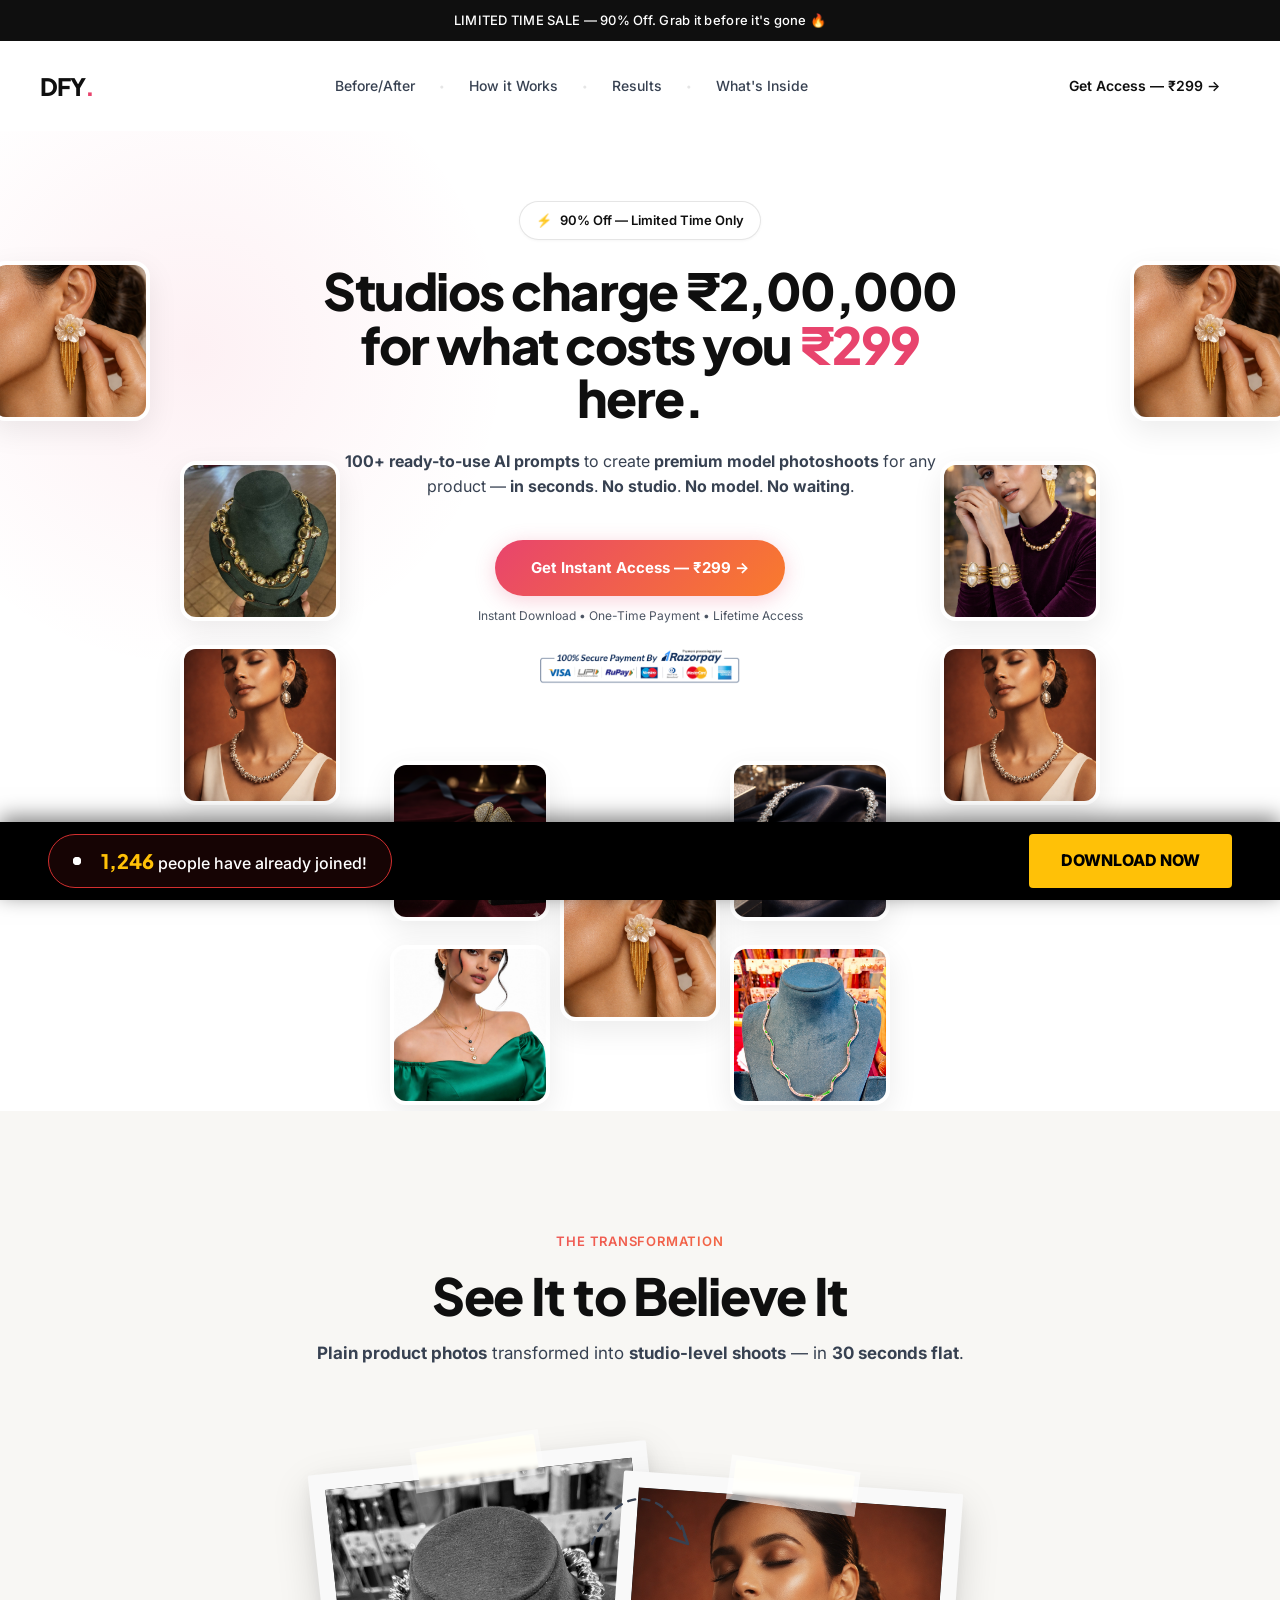
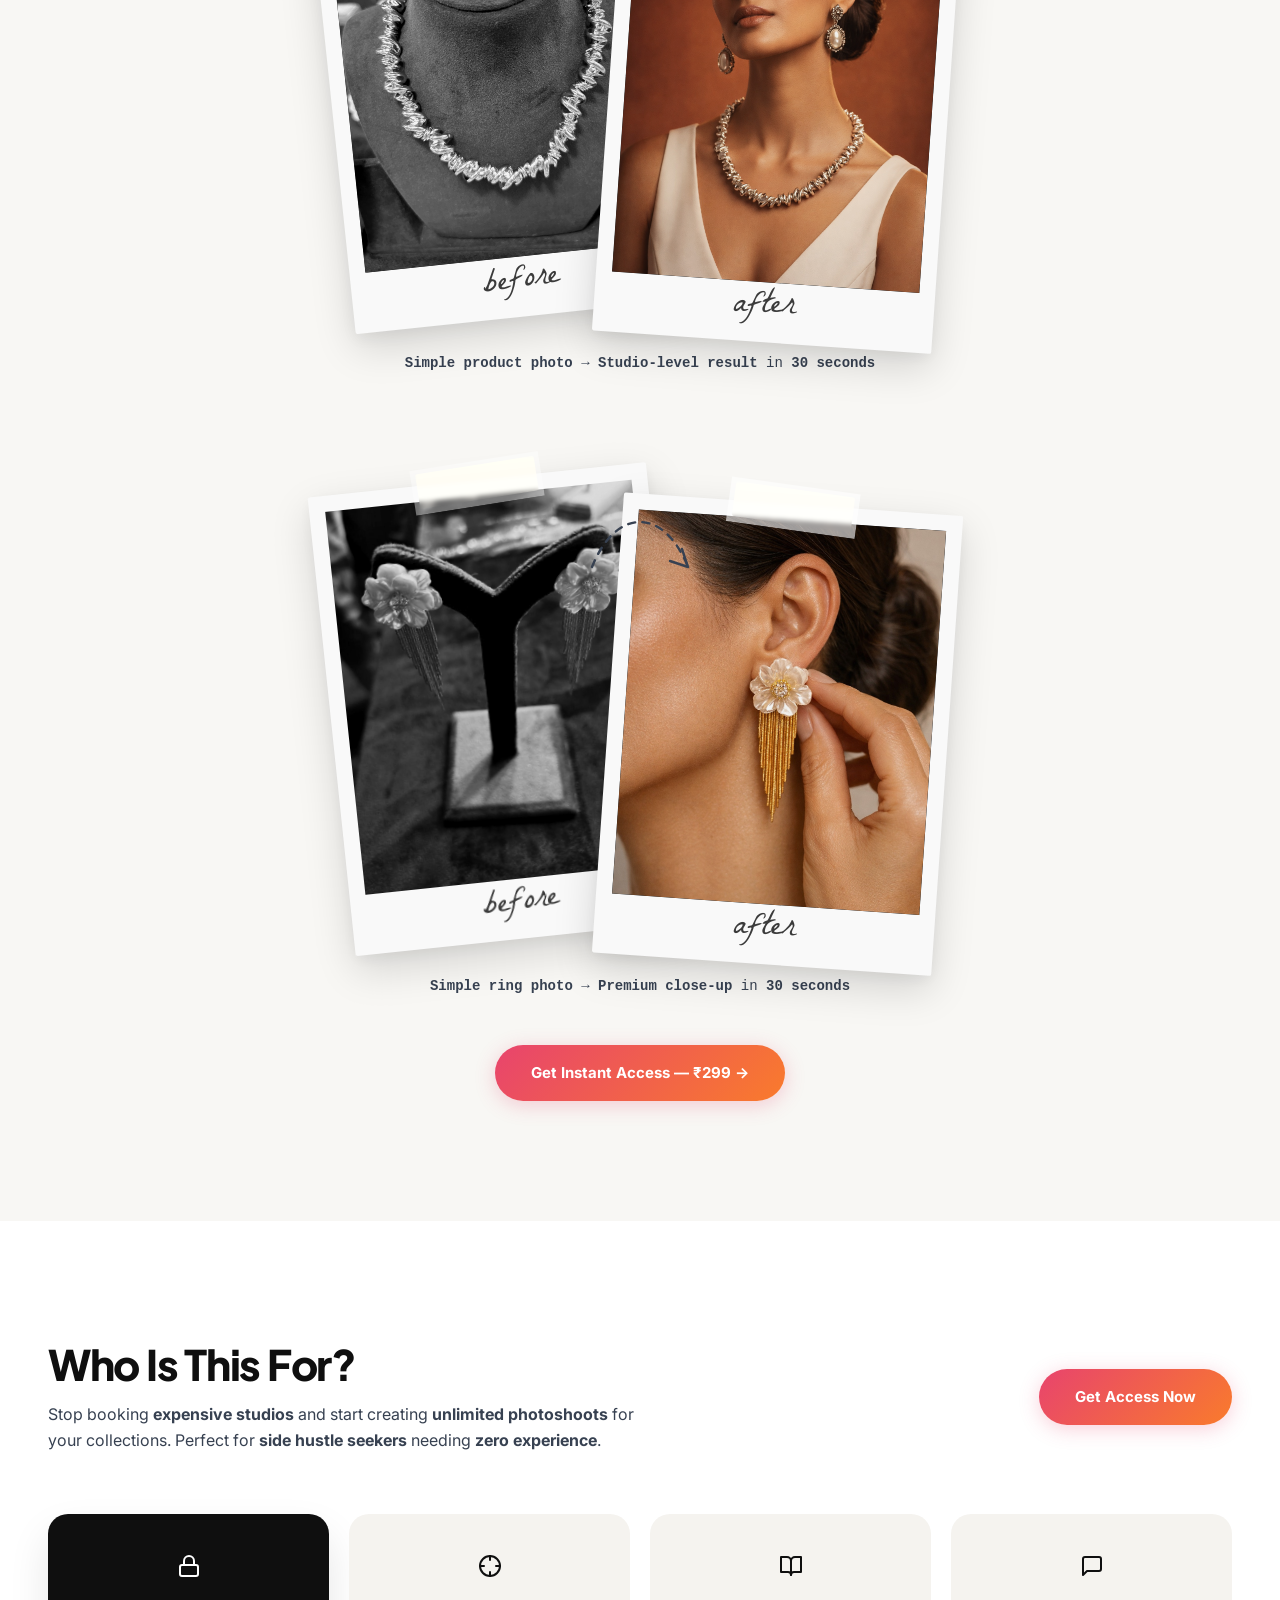
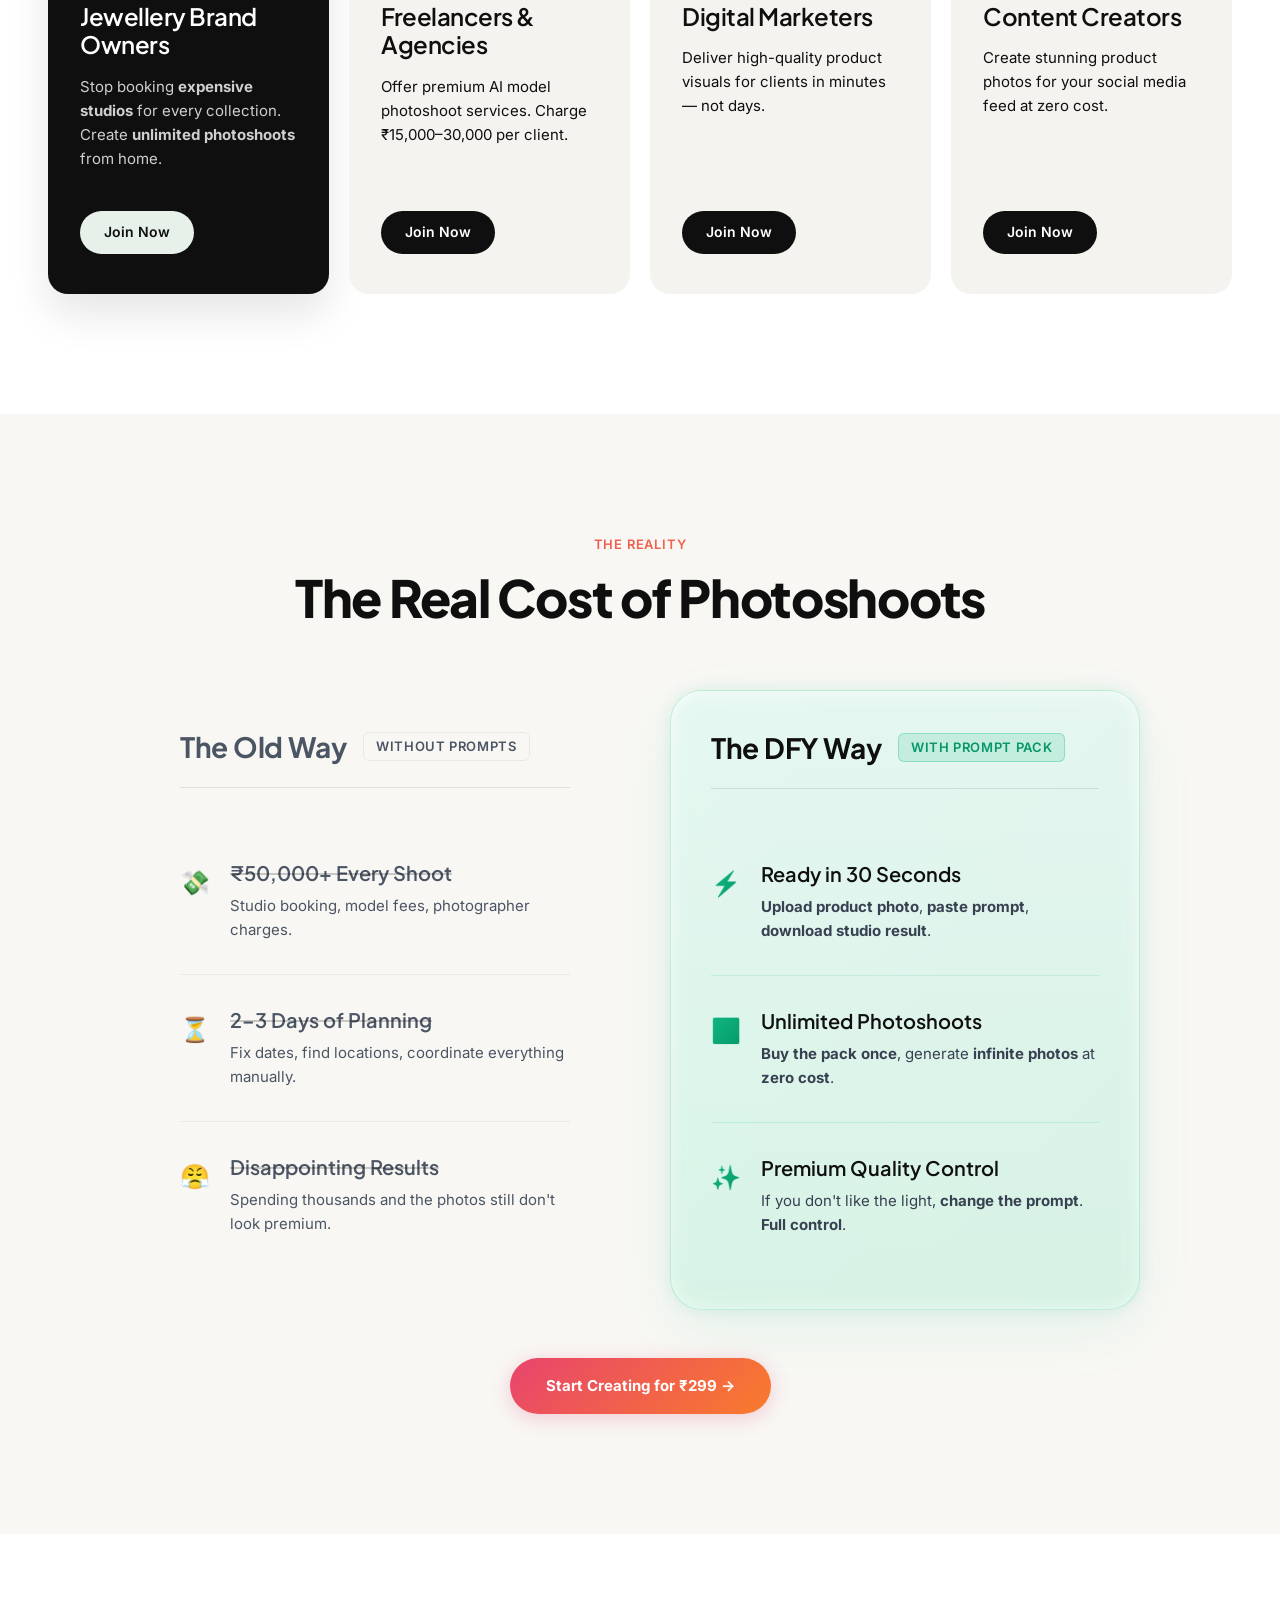
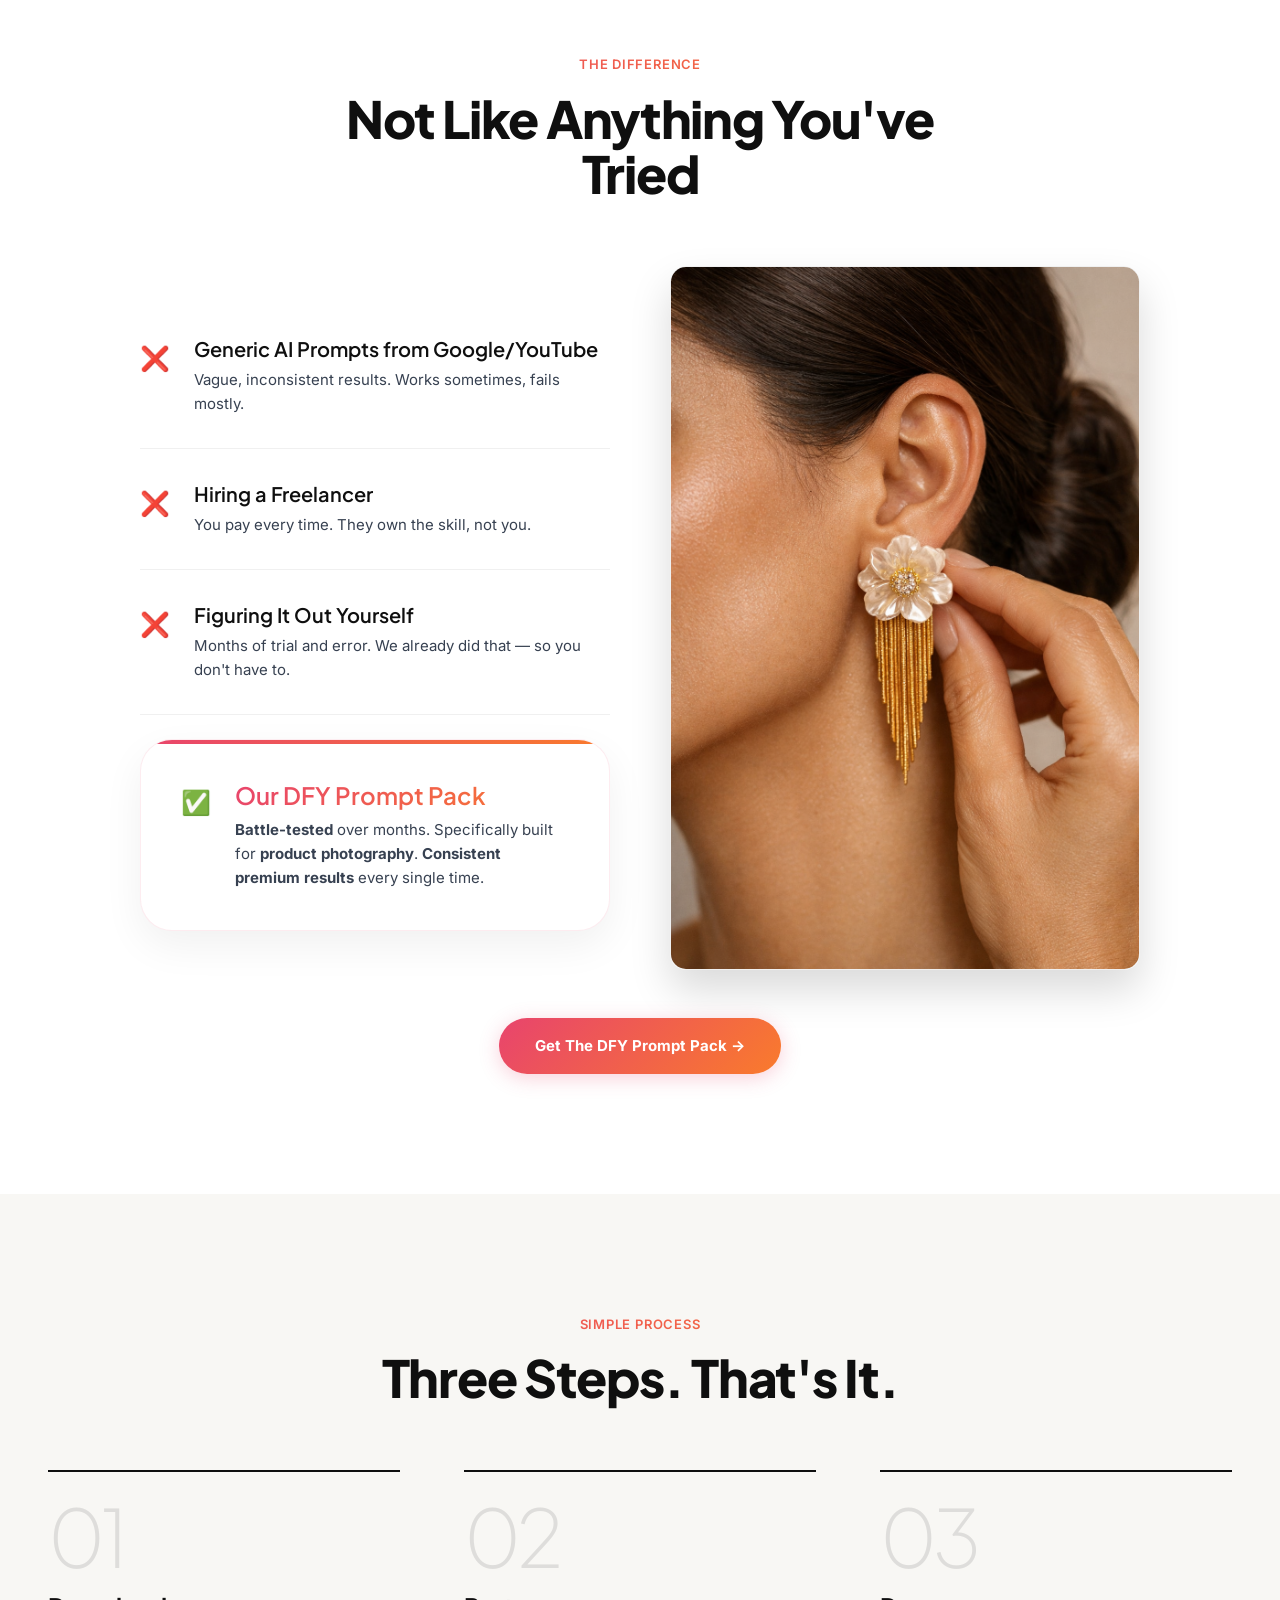
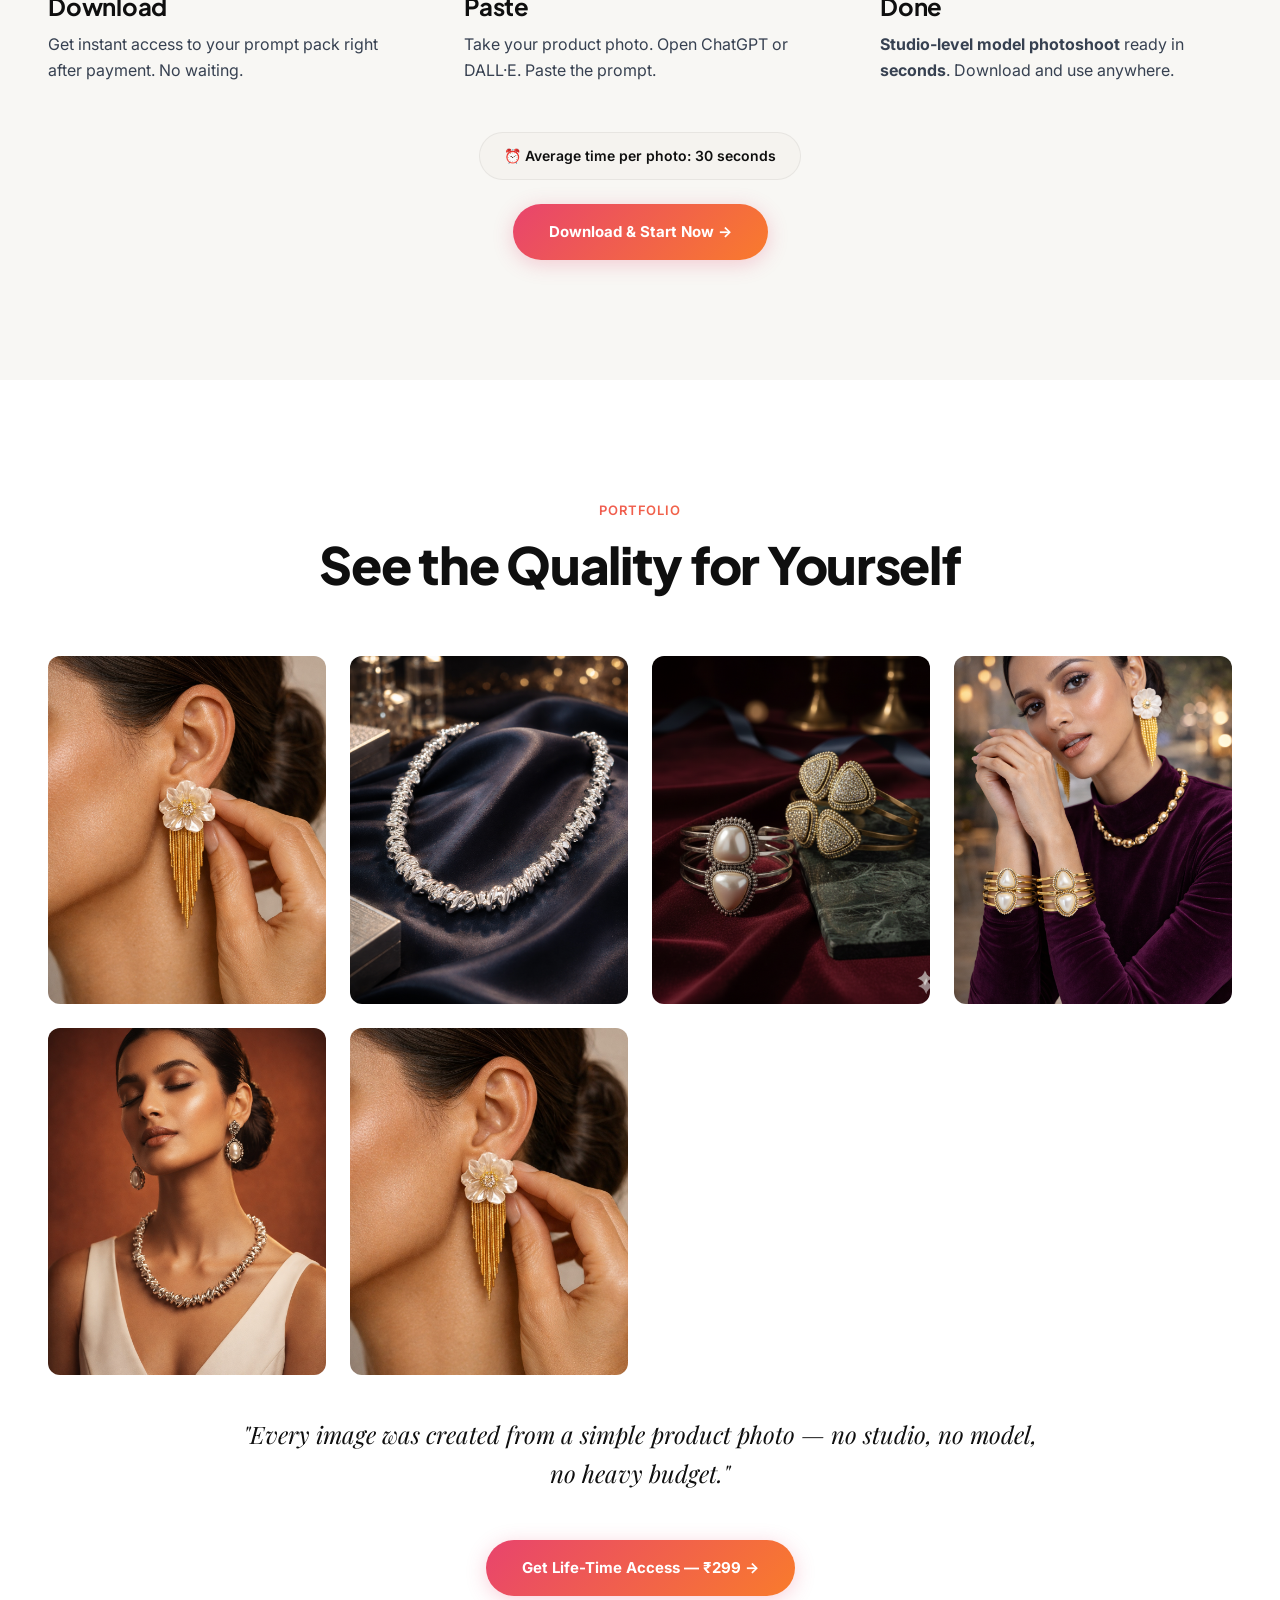
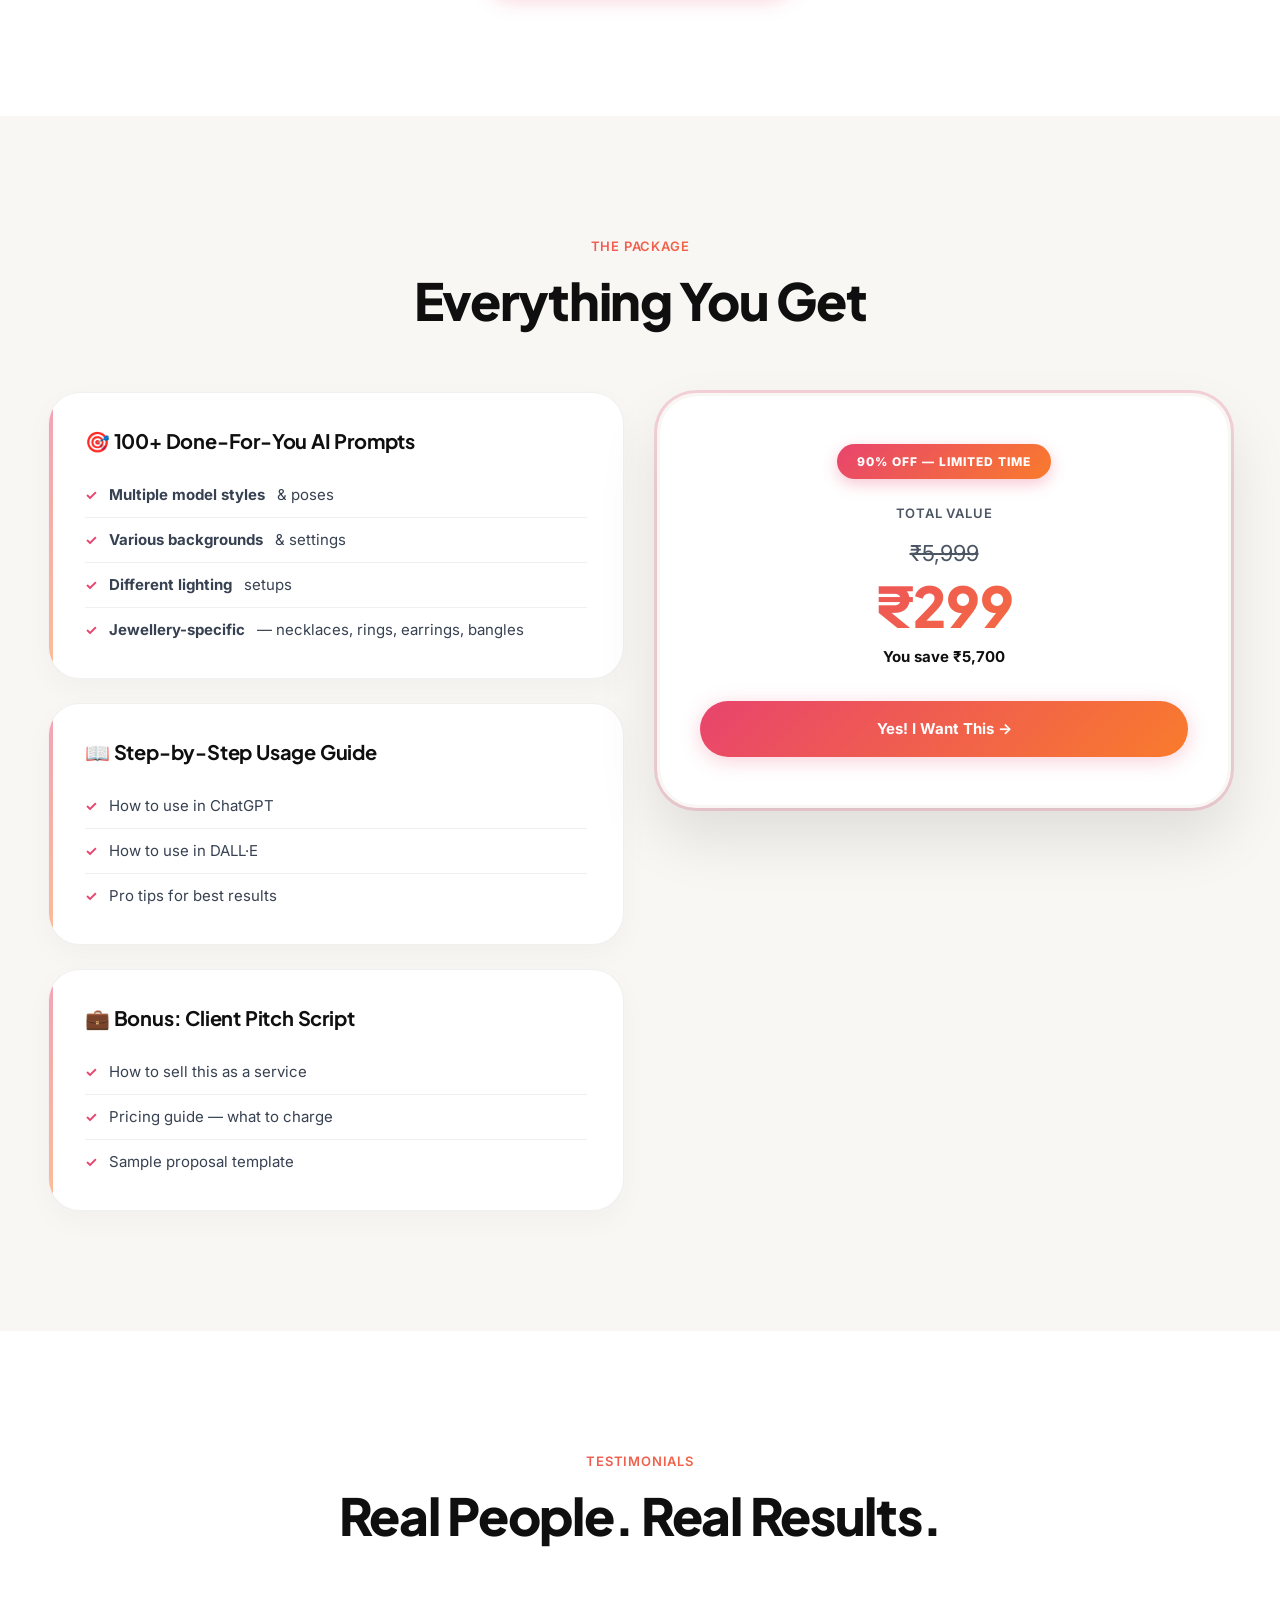
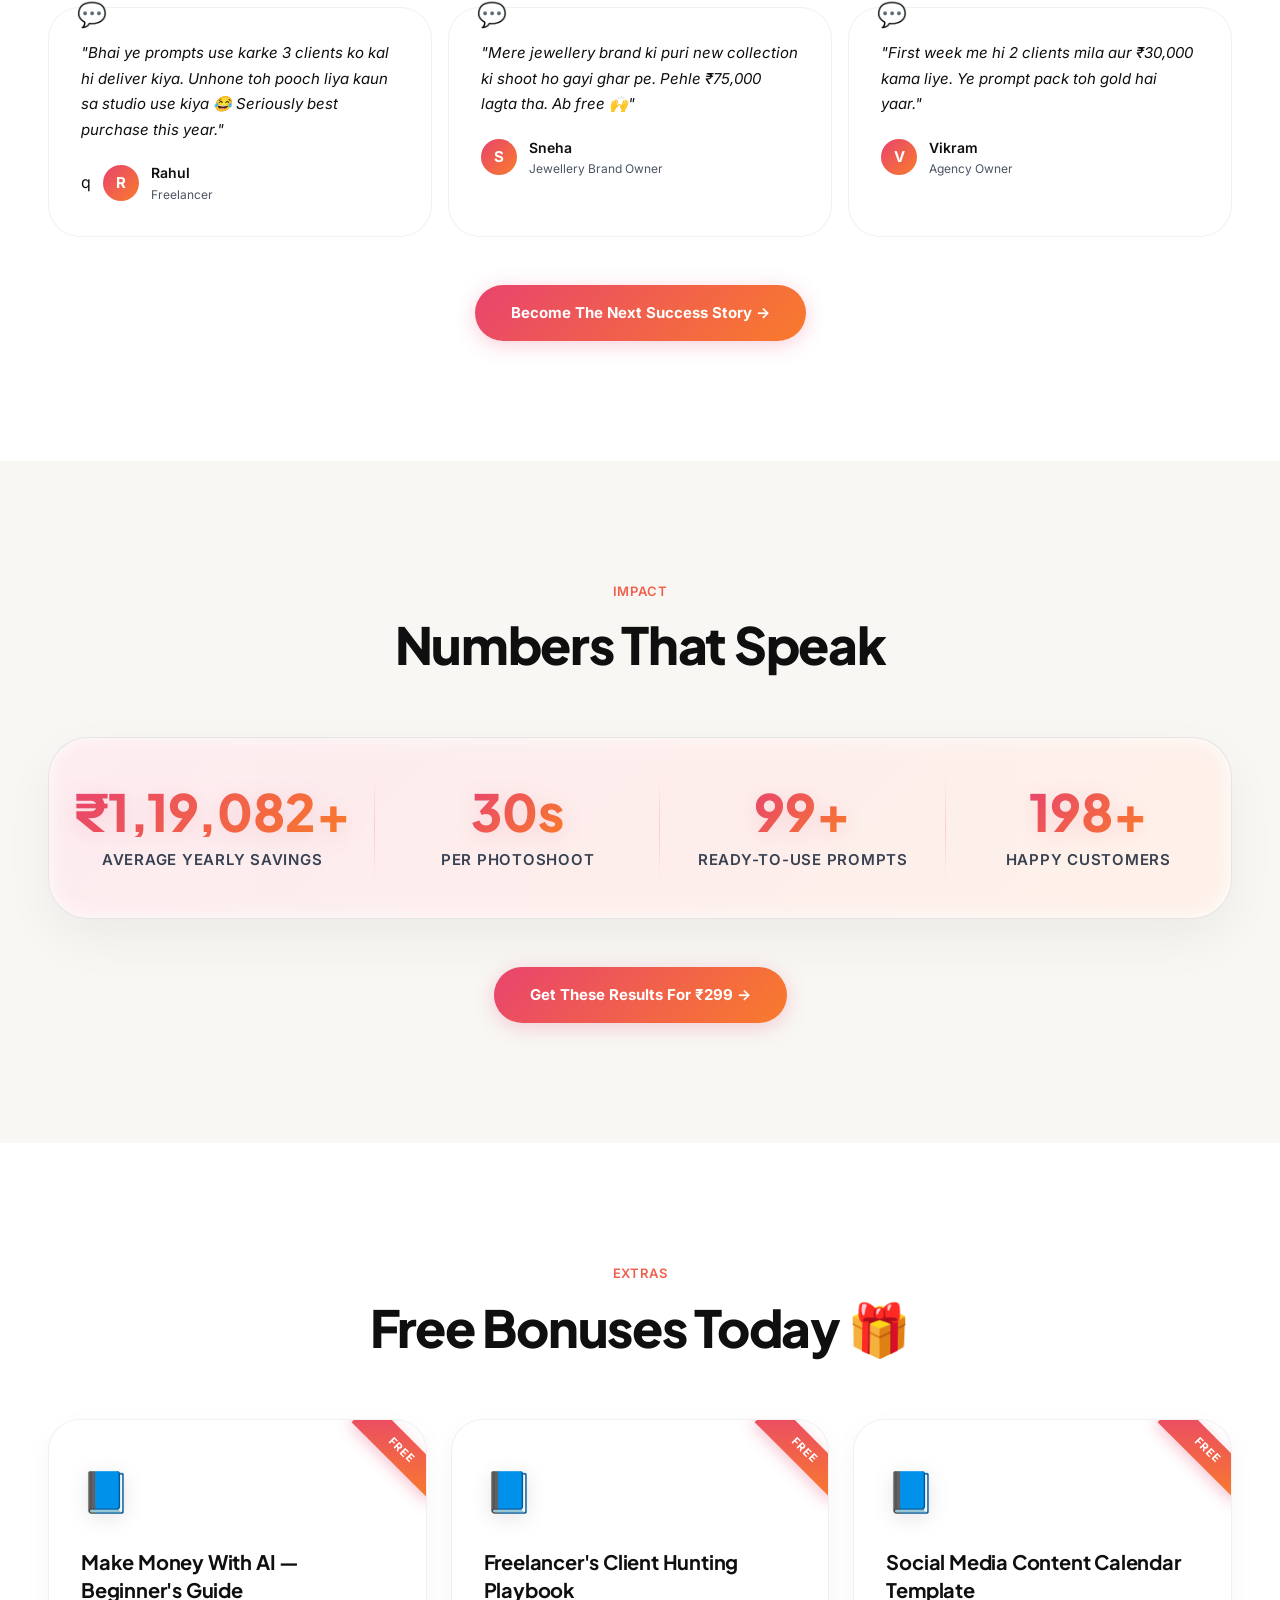
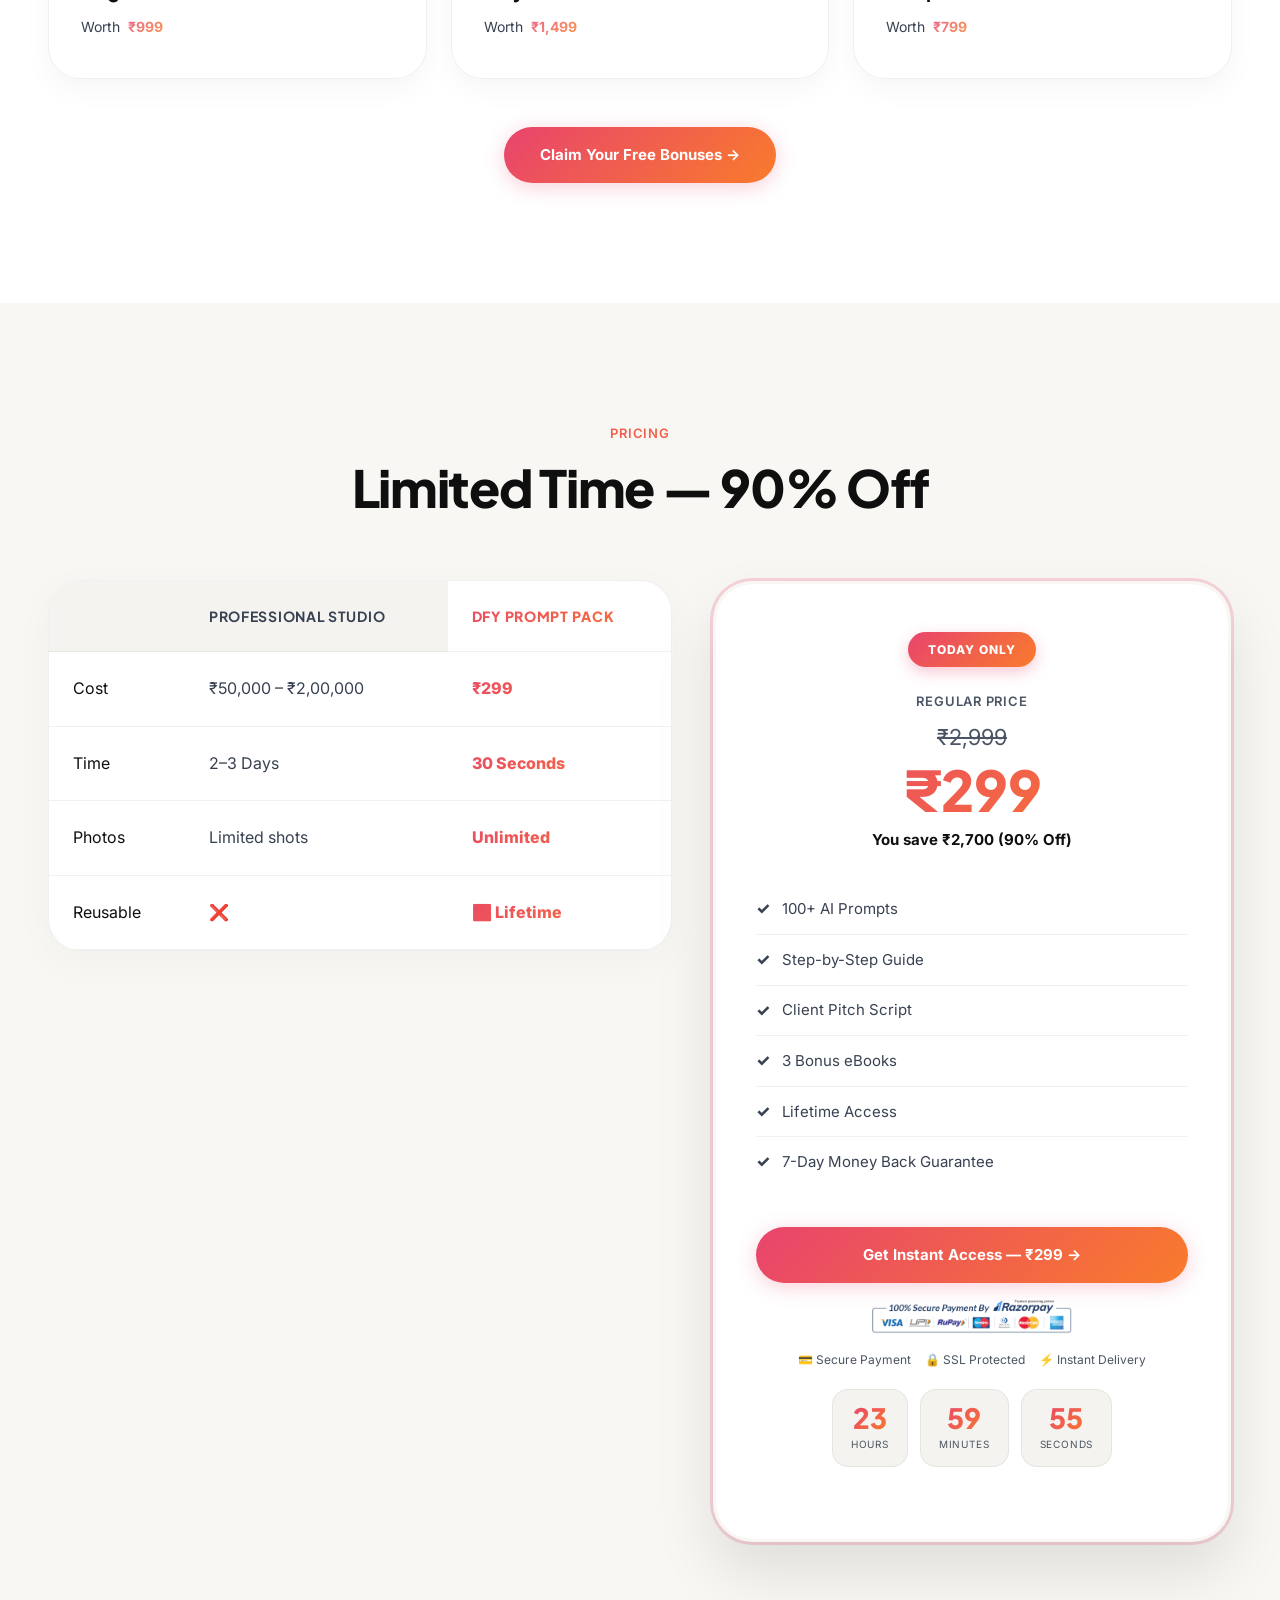
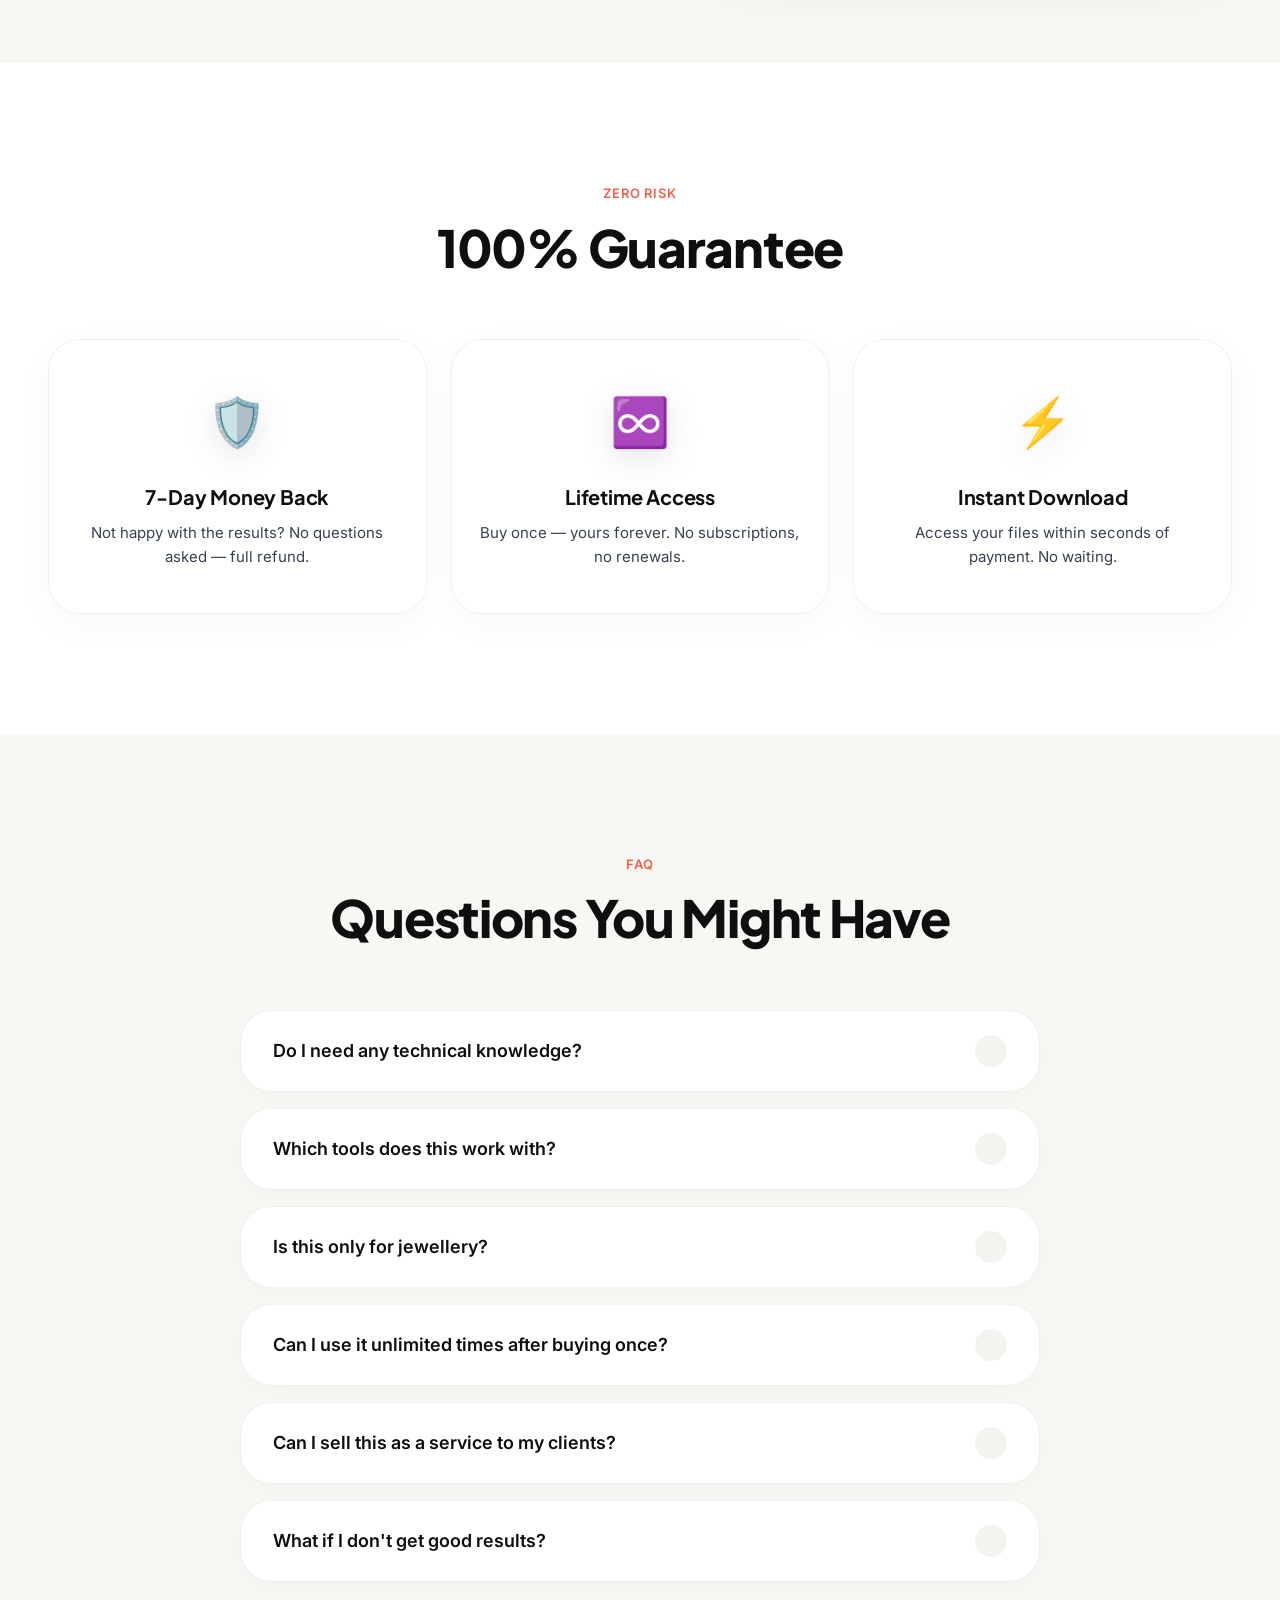
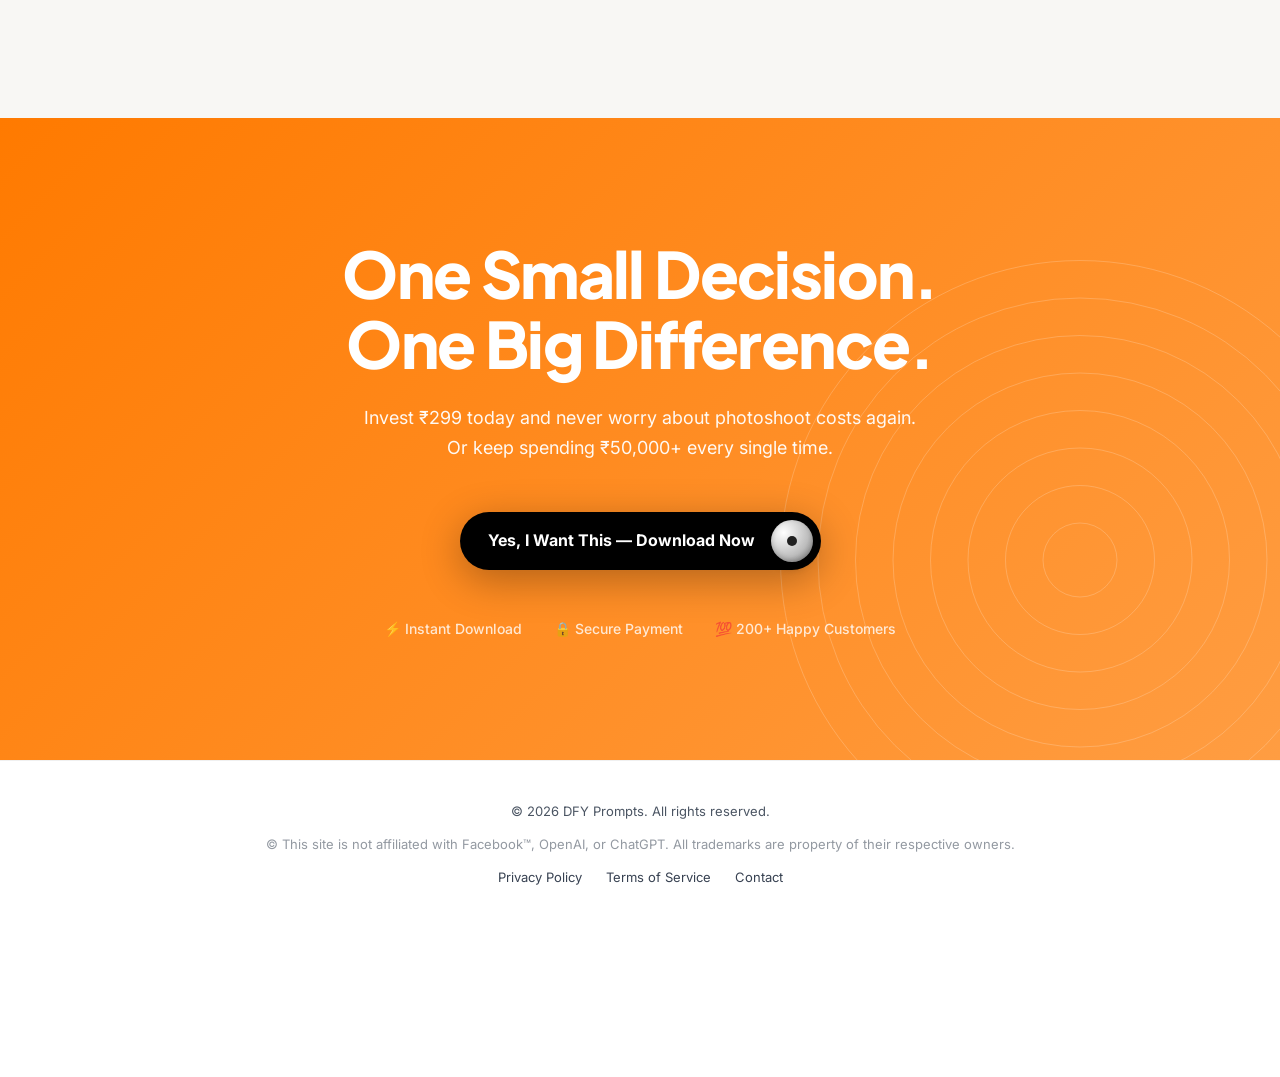
==== commit 9b7ed486: "feat: Implement Razorpay checkout, add a live user counter, and refresh the hero section with new sc" ====
--- a/index.html
+++ b/index.html
@@ -62,34 +62,6 @@
         </div>
         <div class="container">
             <div class="hero-layout-centered">
-                <!-- Background Falling Grid -->
-                <div class="hero-falling-grid">
-                    <div class="grid-col col-1">
-                        <img src="images/result1.png" alt="Gallery 1">
-                    </div>
-                    <div class="grid-col col-2">
-                        <img src="images/result2.png" alt="Gallery 2">
-                        <img src="images/after1.png" alt="Gallery 2B">
-                    </div>
-                    <div class="grid-col col-3">
-                        <img src="images/result3.png" alt="Gallery 3">
-                        <img src="images/before1.png" alt="Gallery 3B">
-                    </div>
-                    <div class="grid-col col-4">
-                        <img src="images/result4.png" alt="Gallery 4">
-                    </div>
-                    <div class="grid-col col-5">
-                        <img src="images/after2.png" alt="Gallery 5">
-                        <img src="images/before2.png" alt="Gallery 5B">
-                    </div>
-                    <div class="grid-col col-6">
-                        <img src="images/result1.png" alt="Gallery 6">
-                        <img src="images/result3.png" alt="Gallery 6B">
-                    </div>
-                    <div class="grid-col col-7">
-                        <img src="images/result2.png" alt="Gallery 7">
-                    </div>
-                </div>
 
                 <!-- Centered Text Content -->
                 <div class="hero-text-centered">
@@ -101,22 +73,56 @@
                             class="highlight">₹299</span> here.
                     </h1>
                     <p class="hero-sub">
-                        100+ ready-to-use AI prompts to create premium model photoshoots for any product — in seconds.
-                        No studio. No model. No waiting.
+                        <strong>100+ ready-to-use AI prompts</strong> to create <strong>premium model
+                            photoshoots</strong> for any product — <strong>in seconds</strong>.
+                        <strong>No studio</strong>. <strong>No model</strong>. <strong>No waiting</strong>.
                     </p>
                     <div class="hero-cta-wrap">
                         <a href="#pricing" class="btn-primary">Get Instant Access — ₹299 →</a>
-                        <span class="btn-sub">Instant Download • One-Time Payment</span>
-                    </div>
-                    <div class="hero-badges">
-                        <span class="hero-badge"><span class="check">✓</span> Instant Download</span>
-                        <span class="hero-badge"><span class="check">✓</span> No Technical Skills</span>
-                        <span class="hero-badge"><span class="check">✓</span> Lifetime Access</span>
-                    </div>
-                </div>
-            </div>
-        </div>
-    </section>
+                        <span class="btn-sub">Instant Download • One-Time Payment • Lifetime Access</span>
+                        <img src="images/razorpay-secure.png" alt="Secure Payment" class="c hero-trust-badge">
+                    </div>
+                </div>
+
+                <!-- Background Falling Grid -->
+                <!-- Background Falling Grid -->
+                <div class="hero-falling-grid">
+                    <!-- Pair 1: Green Snake Necklace -->
+                    <div class="grid-col col-1 mobile-hide">
+                        <img src="images/ChatGPT Image Feb 5, 2026, 09_38_29 PM.png" alt="Model Result 1">
+                    </div>
+                    <div class="grid-col col-2">
+                        <img src="images/WhatsApp Image 2026-02-09 at 11.09.18 AM.jpeg" alt="Product 1">
+                        <img src="images/after 2.png" alt="Model Result 2">
+                    </div>
+
+                    <!-- Pair 2: Silver Twisted Necklace -->
+                    <div class="grid-col col-3">
+                        <img src="images/Gemini_Generated_Image_7oxxd77oxxd77oxx.png" alt="Model Result 3">
+                        <img src="images/WhatsApp Image 2026-02-09 at 11.09.19 AM (3).jpeg" alt="Product 2">
+                    </div>
+                    <div class="grid-col col-4 mobile-hide">
+                        <img src="images/after 3.jpeg" alt="Model Result 4">
+                    </div>
+
+                    <!-- Pair 3: Golden Beaded Necklace -->
+                    <div class="grid-col col-5">
+                        <img src="images/ChatGPT Image Feb 5, 2026, 09_51_37 PM.png" alt="Model Result 5">
+                        <img src="images/WhatsApp Image 2026-02-09 at 11.09.18 AM (3).jpeg" alt="Product 3">
+                    </div>
+
+                    <div class="grid-col col-6 mobile-hide">
+                        <img src="images/ChatGPT Image Feb 5, 2026, 07_44_33 PM.png" alt="Model Result 6">
+                        <img src="images/after 2.png" alt="Model Result 7">
+                    </div>
+                    <div class="grid-col col-7 mobile-hide">
+                        <img src="images/after 3.jpeg" alt="Model Result 8">
+                    </div>
+                </div>
+
+
+            </div>
+        </div>
     </section>
 
     <!-- === BEFORE / AFTER SECTION === -->
@@ -125,7 +131,9 @@
             <div class="section-header reveal">
                 <span class="label label-gradient">The Transformation</span>
                 <h2>See It to Believe It</h2>
-                <p>Plain product photos transformed into studio-level shoots — in 30 seconds flat.</p>
+                <p><strong>Plain product photos</strong> transformed into <strong>studio-level shoots</strong> — in
+                    <strong>30 seconds flat</strong>.
+                </p>
             </div>
             <div class="polaroid-showcase stagger">
                 <!-- Example 1 -->
@@ -134,7 +142,7 @@
                         <div class="polaroid p-before">
                             <div class="polaroid-tape"></div>
                             <div class="polaroid-img-wrap">
-                                <img src="images/before1.png" alt="Before" class="img-grayscale">
+                                <img src="images/before 2.jpeg" alt="Before" class="img-grayscale">
                             </div>
                             <div class="polaroid-text">before</div>
                         </div>
@@ -151,12 +159,13 @@
                         <div class="polaroid p-after">
                             <div class="polaroid-tape"></div>
                             <div class="polaroid-img-wrap">
-                                <img src="images/after1.png" alt="After">
+                                <img src="images/after 2.png" alt="After">
                             </div>
                             <div class="polaroid-text">after</div>
                         </div>
                     </div>
-                    <p class="ba-caption">Simple product photo → Studio-level result in 30 seconds</p>
+                    <p class="ba-caption"><strong>Simple product photo</strong> → <strong>Studio-level result</strong>
+                        in <strong>30 seconds</strong></p>
                 </div>
 
                 <!-- Example 2 -->
@@ -165,7 +174,7 @@
                         <div class="polaroid p-before">
                             <div class="polaroid-tape"></div>
                             <div class="polaroid-img-wrap">
-                                <img src="images/before2.png" alt="Before" class="img-grayscale">
+                                <img src="images/before 3.jpeg" alt="Before" class="img-grayscale">
                             </div>
                             <div class="polaroid-text">before</div>
                         </div>
@@ -182,12 +191,14 @@
                         <div class="polaroid p-after">
                             <div class="polaroid-tape"></div>
                             <div class="polaroid-img-wrap">
-                                <img src="images/after2.png" alt="After">
+                                <img src="images/after 3.jpeg" alt="After">
                             </div>
                             <div class="polaroid-text">after</div>
                         </div>
                     </div>
-                    <p class="ba-caption">Simple ring photo → Premium close-up in 30 seconds</p>
+                    <p class="ba-caption"><strong>Simple ring photo</strong> → <strong>Premium close-up</strong> in
+                        <strong>30 seconds</strong>
+                    </p>
                 </div>
             </div>
             <div style="text-align:center; margin-top:48px;" class="reveal">
@@ -202,8 +213,9 @@
             <div class="audience-header reveal">
                 <div class="audience-header-text">
                     <h2>Who Is This For?</h2>
-                    <p>Stop booking expensive studios and start creating unlimited photoshoots for your collections.
-                        Perfect for side hustle seekers needing zero experience.</p>
+                    <p>Stop booking <strong>expensive studios</strong> and start creating <strong>unlimited
+                            photoshoots</strong> for your collections.
+                        Perfect for <strong>side hustle seekers</strong> needing <strong>zero experience</strong>.</p>
                 </div>
                 <div class="audience-header-cta">
                     <a href="#pricing" class="btn-primary">Get Access Now</a>
@@ -220,7 +232,8 @@
                         </svg>
                     </span>
                     <h3>Jewellery Brand Owners</h3>
-                    <p>Stop booking expensive studios for every collection. Create unlimited photoshoots from home.</p>
+                    <p>Stop booking <strong>expensive studios</strong> for every collection. Create <strong>unlimited
+                            photoshoots</strong> from home.</p>
                     <a href="#pricing" class="card-cta">Join Now</a>
                 </div>
 
@@ -314,7 +327,8 @@
                         <span class="mini-icon text-gradient">⚡</span>
                         <div class="mini-content">
                             <h4 class="text-primary">Ready in 30 Seconds</h4>
-                            <p class="text-secondary">Upload product photo, paste prompt, download studio result.</p>
+                            <p class="text-secondary"><strong>Upload product photo</strong>, <strong>paste
+                                    prompt</strong>, <strong>download studio result</strong>.</p>
                         </div>
                     </div>
 
@@ -322,7 +336,8 @@
                         <span class="mini-icon text-gradient">♾️</span>
                         <div class="mini-content">
                             <h4 class="text-primary">Unlimited Photoshoots</h4>
-                            <p class="text-secondary">Buy the pack once, generate infinite photos at zero cost.</p>
+                            <p class="text-secondary"><strong>Buy the pack once</strong>, generate <strong>infinite
+                                    photos</strong> at <strong>zero cost</strong>.</p>
                         </div>
                     </div>
 
@@ -330,12 +345,14 @@
                         <span class="mini-icon text-gradient">✨</span>
                         <div class="mini-content">
                             <h4 class="text-primary">Premium Quality Control</h4>
-                            <p class="text-secondary">If you don't like the light, change the prompt. Full control.</p>
-                        </div>
-                    </div>
-                </div>
-            </div>
-            
+                            <p class="text-secondary">If you don't like the light, <strong>change the prompt</strong>.
+                                <strong>Full control</strong>.
+                            </p>
+                        </div>
+                    </div>
+                </div>
+            </div>
+
             <div style="text-align:center; margin-top:48px;" class="reveal">
                 <a href="#pricing" class="btn-primary">Start Creating for ₹299 →</a>
             </div>
@@ -349,38 +366,52 @@
                 <span class="label label-gradient">The Difference</span>
                 <h2>Not Like Anything You've Tried</h2>
             </div>
-            <div class="diff-grid stagger">
-                <div class="diff-item negative">
-                    <span class="diff-icon">❌</span>
-                    <div>
-                        <h4>Generic AI Prompts from Google/YouTube</h4>
-                        <p>Vague, inconsistent results. Works sometimes, fails mostly.</p>
-                    </div>
-                </div>
-                <div class="diff-item negative">
-                    <span class="diff-icon">❌</span>
-                    <div>
-                        <h4>Hiring a Freelancer</h4>
-                        <p>You pay every time. They own the skill, not you.</p>
-                    </div>
-                </div>
-                <div class="diff-item negative">
-                    <span class="diff-icon">❌</span>
-                    <div>
-                        <h4>Figuring It Out Yourself</h4>
-                        <p>Months of trial and error. We already did that — so you don't have to.</p>
-                    </div>
-                </div>
-                <div class="diff-item positive">
-                    <span class="diff-icon">✅</span>
-                    <div>
-                        <h4>Our DFY Prompt Pack</h4>
-                        <p>Battle-tested over months. Specifically built for product photography. Consistent premium
-                            results every single time.</p>
-                    </div>
-                </div>
-            </div>
-            
+            <div class="minimal-compare stagger" style="align-items: center;">
+                <!-- Left Side: Differential Checklist -->
+                <div class="minimal-col">
+                    <div class="diff-grid stagger">
+                        <div class="diff-item negative">
+                            <span class="diff-icon">❌</span>
+                            <div>
+                                <h4>Generic AI Prompts from Google/YouTube</h4>
+                                <p>Vague, inconsistent results. Works sometimes, fails mostly.</p>
+                            </div>
+                        </div>
+                        <div class="diff-item negative">
+                            <span class="diff-icon">❌</span>
+                            <div>
+                                <h4>Hiring a Freelancer</h4>
+                                <p>You pay every time. They own the skill, not you.</p>
+                            </div>
+                        </div>
+                        <div class="diff-item negative">
+                            <span class="diff-icon">❌</span>
+                            <div>
+                                <h4>Figuring It Out Yourself</h4>
+                                <p>Months of trial and error. We already did that — so you don't have to.</p>
+                            </div>
+                        </div>
+                        <div class="diff-item positive">
+                            <span class="diff-icon">✅</span>
+                            <div>
+                                <h4>Our DFY Prompt Pack</h4>
+                                <p><strong>Battle-tested</strong> over months. Specifically built for <strong>product
+                                        photography</strong>. <strong>Consistent premium results</strong> every single
+                                    time.</p>
+                            </div>
+                        </div>
+                    </div>
+                </div>
+
+                <!-- Right Side: Visual Representation -->
+                <div class="minimal-col reveal">
+                    <div class="hero-image-grid" style="grid-template-columns: 1fr; gap: 0;">
+                        <img src="images/ChatGPT Image Feb 5, 2026, 09_38_29 PM.png" alt="Premium AI Photography Result"
+                            style="width:100%; height:auto; border-radius:16px; box-shadow:0 20px 40px rgba(0,0,0,0.15); border: 1px solid var(--border);">
+                    </div>
+                </div>
+            </div>
+
             <div style="text-align:center; margin-top:48px;" class="reveal">
                 <a href="#pricing" class="btn-primary">Get The DFY Prompt Pack →</a>
             </div>
@@ -408,7 +439,8 @@
                 <div class="step-card">
                     <div class="step-number">03</div>
                     <h3>Done</h3>
-                    <p>Studio-level model photoshoot ready in seconds. Download and use anywhere.</p>
+                    <p><strong>Studio-level model photoshoot</strong> ready in <strong>seconds</strong>. Download and
+                        use anywhere.</p>
                 </div>
             </div>
             <div style="text-align:center; margin-top:48px;" class="reveal">
@@ -428,14 +460,16 @@
                 <h2>See the Quality for Yourself</h2>
             </div>
             <div class="gallery-grid stagger">
-                <div class="gallery-item"><img src="images/result1.png" alt="AI photoshoot"></div>
-                <div class="gallery-item"><img src="images/result2.png" alt="AI photoshoot"></div>
-                <div class="gallery-item"><img src="images/result3.png" alt="AI photoshoot"></div>
-                <div class="gallery-item"><img src="images/result4.png" alt="AI photoshoot"></div>
-                <div class="gallery-item"><img src="images/after1.png" alt="AI photoshoot"></div>
-                <div class="gallery-item"><img src="images/after2.png" alt="AI photoshoot"></div>
-                <div class="gallery-item"><img src="images/result1.png" alt="AI photoshoot"></div>
-                <div class="gallery-item"><img src="images/result2.png" alt="AI photoshoot"></div>
+                <div class="gallery-item"><img src="images/ChatGPT Image Feb 5, 2026, 09_38_29 PM.png"
+                        alt="AI photoshoot"></div>
+                <div class="gallery-item"><img src="images/ChatGPT Image Feb 5, 2026, 09_51_37 PM.png"
+                        alt="AI photoshoot"></div>
+                <div class="gallery-item"><img src="images/Gemini_Generated_Image_7oxxd77oxxd77oxx.png"
+                        alt="AI photoshoot"></div>
+                <div class="gallery-item"><img src="images/ChatGPT Image Feb 5, 2026, 07_44_33 PM.png"
+                        alt="AI photoshoot"></div>
+                <div class="gallery-item"><img src="images/after 2.png" alt="AI photoshoot"></div>
+                <div class="gallery-item"><img src="images/after 3.jpeg" alt="AI photoshoot"></div>
             </div>
             <p class="gallery-note reveal">
                 "Every image was created from a simple product photo — no studio, no model, no heavy budget."
@@ -458,10 +492,11 @@
                     <div class="inside-feature-group">
                         <h3>🎯 100+ Done-For-You AI Prompts</h3>
                         <ul>
-                            <li><span class="check-icon">✓</span> Multiple model styles & poses</li>
-                            <li><span class="check-icon">✓</span> Various backgrounds & settings</li>
-                            <li><span class="check-icon">✓</span> Different lighting setups</li>
-                            <li><span class="check-icon">✓</span> Jewellery-specific — necklaces, rings, earrings,
+                            <li><span class="check-icon">✓</span> <strong>Multiple model styles</strong> & poses</li>
+                            <li><span class="check-icon">✓</span> <strong>Various backgrounds</strong> & settings</li>
+                            <li><span class="check-icon">✓</span> <strong>Different lighting</strong> setups</li>
+                            <li><span class="check-icon">✓</span> <strong>Jewellery-specific</strong> — necklaces,
+                                rings, earrings,
                                 bangles</li>
                         </ul>
                     </div>
@@ -673,6 +708,9 @@
                             Get Instant Access — ₹299 →
                         </a>
 
+                        <img src="images/razorpay-secure.png" alt="Secure Payment"
+                            class="trust-badge pricing-trust-badge">
+
                         <div style="margin-top:16px; display:flex; justify-content:center; gap:14px; flex-wrap:wrap;">
                             <span style="font-size:12px; color:var(--text-muted);">💳 Secure Payment</span>
                             <span style="font-size:12px; color:var(--text-muted);">🔒 SSL Protected</span>
@@ -799,15 +837,28 @@
 
     <!-- === FINAL CTA === -->
     <section class="final-cta" id="final-cta">
+        <div class="ripple-decoration">
+            <span></span>
+            <span></span>
+            <span></span>
+            <span></span>
+            <span></span>
+            <span></span>
+            <span></span>
+            <span></span>
+        </div>
         <div class="container reveal">
-            <h2>One Small Decision.<br><span class="text-gradient">One Big Difference.</span></h2>
+            <h2>One Small Decision.<br><span class="text-white">One Big Difference.</span></h2>
             <p class="body-lg">
                 Invest ₹299 today and never worry about photoshoot costs again.<br>
                 Or keep spending ₹50,000+ every single time.
             </p>
-            <a href="#pricing" class="btn-primary">
-                Yes, I Want This — Download Now →
-            </a>
+            <div class="cta-pill-group">
+                <a href="#pricing" class="btn-pill-black">
+                    <span>Yes, I Want This — Download Now</span>
+                    <i class="pill-indicator"></i>
+                </a>
+            </div>
             <div class="final-trust">
                 <span>⚡ Instant Download</span>
                 <span>🔒 Secure Payment</span>
@@ -820,6 +871,11 @@
     <footer class="footer">
         <div class="container">
             <p>© 2026 DFY Prompts. All rights reserved.</p>
+            <p
+                style="font-size: 13px; opacity: 0.6; margin-top: 12px; max-width: 800px; margin-left: auto; margin-right: auto;">
+                © This site is not affiliated with Facebook™, OpenAI, or ChatGPT. All trademarks are property of their
+                respective owners.
+            </p>
             <div class="footer-links">
                 <a href="#">Privacy Policy</a>
                 <a href="#">Terms of Service</a>
@@ -828,6 +884,18 @@
         </div>
     </footer>
 
+    <!-- === STICKY BOTTOM BAR === -->
+    <div class="sticky-bar" id="sticky-bar">
+        <div class="container sticky-bar-container">
+            <div class="sticky-counter-box" id="sticky-user-count">
+                <span class="pulse-dot"></span>
+                <span class="count-text"><strong id="live-buyer-count">1,245</strong> people have already joined!</span>
+            </div>
+            <a href="#pricing" class="btn-yellow">Download Now</a>
+        </div>
+    </div>
+
+    <script src="https://checkout.razorpay.com/v1/checkout.js"></script>
     <script src="main.js"></script>
 </body>
 
--- a/style.css
+++ b/style.css
@@ -24,8 +24,8 @@
   --gradient-warm: linear-gradient(135deg, #F97B2C, #FBBF24);
   --gradient-hero-blob: linear-gradient(135deg, #E8446D 0%, #F97B2C 40%, #FBBF24 70%, #A855F7 100%);
   --text-primary: #0F0F0F;
-  --text-secondary: #6B7280;
-  --text-muted: #9CA3AF;
+  --text-secondary: #374151;
+  --text-muted: #4B5563;
   --text-white: #FFFFFF;
   --border: rgba(0, 0, 0, 0.06);
   --border-strong: rgba(0, 0, 0, 0.1);
@@ -83,6 +83,7 @@
   font-size: 16px;
   line-height: 1.6;
   overflow-x: hidden;
+  padding-bottom: 150px; /* Clearance for sticky bottom bar */
   -webkit-font-smoothing: antialiased;
   -moz-osx-font-smoothing: grayscale;
 }
@@ -184,7 +185,7 @@
 /* === TYPOGRAPHY === */
 h1, .h1 {
   font-family: var(--font-display);
-  font-size: clamp(40px, 5.5vw, 72px);
+  font-size: clamp(40px, 5.5vw, 51px);
   font-weight: 800;
   line-height: 1.05;
   letter-spacing: -0.03em;
@@ -405,14 +406,14 @@
 
 /* === HERO SECTION === */
 .hero {
-  padding: 160px 0 80px 0;
+  padding: 10px 0 20px 0;
   position: relative;
   overflow: hidden;
   background: var(--bg-main);
 }
 @media (max-width: 768px) {
   .hero {
-    padding: 160px 0 80px 0;
+    padding: 16px 0 80px 0;
   }
 }
 /* Background gradient blob */
@@ -427,31 +428,28 @@
 }
 
 .hero-layout-centered {
-  display: flex;
-  flex-direction: column;
-  align-items: center;
   position: relative;
   width: 100%;
-  min-height: 70vh;
-  margin-top: 40px;
-}
-
-/* Background Falling Grid */
+  min-height: 950px; /* Holds the scattered absolute images */
+  display: flex;
+  justify-content: center;
+}
+
+/* Background Scattered Grid (U-Shape) */
 .hero-falling-grid {
   position: absolute;
-  top: -120px;
+  top: 0;
   left: 50%;
   transform: translateX(-50%);
   width: 1400px;
-  display: flex;
-  justify-content: center;
-  align-items: flex-start;
-  gap: 24px;
+  height: 900px;
+  display: block; /* Removed flex */
   z-index: 0;
   pointer-events: none;
 }
 
 .grid-col {
+  position: absolute;
   display: flex;
   flex-direction: column;
   gap: 24px;
@@ -459,6 +457,7 @@
 
 .grid-col img {
   width: 160px;
+  height: 160px;
   border-radius: 16px;
   object-fit: cover;
   box-shadow: 0 10px 30px rgba(0, 0, 0, 0.08);
@@ -467,14 +466,14 @@
   animation: heroScaleIn 1s cubic-bezier(0.16, 1, 0.3, 1) forwards;
 }
 
-/* Arch Shape Transforms (Outer cols lowest, inner cols highest) */
-.col-1 { transform: translateY(220px); }
-.col-2 { transform: translateY(80px); }
-.col-3 { transform: translateY(-20px); }
-.col-4 { transform: translateY(-60px); }
-.col-5 { transform: translateY(-20px); }
-.col-6 { transform: translateY(80px); }
-.col-7 { transform: translateY(220px); }
+/* Scattered Positions (Straight layout, wider U-shape to avoid central mockup) */
+.col-1 { left: 50px; top: 120px; }
+.col-2 { left: 240px; top: 320px; }
+.col-3 { left: 450px; top: 620px; }
+.col-4 { left: 620px; top: 720px; }
+.col-5 { left: 790px; top: 620px; }
+.col-6 { left: 1000px; top: 320px; }
+.col-7 { left: 1190px; top: 120px; }
 
 /* Animation Delays for cascade effect */
 .col-4 img { animation-delay: 0.1s; }
@@ -486,12 +485,17 @@
 .hero-text-centered {
   position: relative;
   z-index: 10;
-  max-width: 700px;
+  max-width: 750px;
   text-align: center;
-  padding-top: 220px; /* Pushes text below the highest point of the image arch */
   display: flex;
   flex-direction: column;
   align-items: center;
+  /* Add subtle background blur to central content for better legibility against grid */
+  /* background: rgba(255, 255, 255, 0.4); */
+  /* backdrop-filter: blur(10px); */
+  padding: 40px;
+  border-radius: var(--radius-2xl);
+  margin-top: 20px;
 }
 
 .hero-label {
@@ -542,7 +546,7 @@
 }
 
 .hero-sub {
-  font-size: 19px;
+  font-size: 16px;
   color: var(--text-secondary);
   line-height: 1.6;
   margin-bottom: 40px;
@@ -555,6 +559,9 @@
   margin-bottom: 32px;
   animation: heroFadeIn 0.8s var(--ease-out-expo) 0.8s forwards;
   opacity: 0;
+  display: flex;
+  flex-direction: column;
+  align-items: center;
 }
 
 /* Trust Badges under text */
@@ -1194,11 +1201,11 @@
 }
 
 .dfy-way {
-  background: linear-gradient(180deg, rgba(255,255,255,1) 0%, rgba(245,243,239,1) 100%);
+  background: linear-gradient(180deg, rgba(255,255,255,1) 0%, rgba(240,253,244,1) 100%); /* Soft success green */
   border-radius: var(--radius-xl);
   padding: 40px;
-  box-shadow: 0 20px 60px rgba(232, 68, 109, 0.08);
-  border: 1px solid rgba(232, 68, 109, 0.15);
+  box-shadow: 0 20px 60px rgba(16, 185, 129, 0.08); /* Green shadow */
+  border: 1px solid rgba(16, 185, 129, 0.2); /* Green border */
   position: relative;
 }
 
@@ -1206,7 +1213,7 @@
   content: '';
   position: absolute;
   top: -2px; left: -2px; right: -2px; bottom: -2px;
-  background: var(--gradient-main);
+  background: linear-gradient(135deg, #10B981 0%, #059669 100%); /* Green glow */
   z-index: -1;
   border-radius: calc(var(--radius-xl) + 2px);
   filter: blur(8px);
@@ -1216,8 +1223,22 @@
 
 .dfy-way:hover::before { opacity: 0.25; }
 
+/* Overrides for text and icons inside the DFY card to make them green */
+.dfy-way .text-gradient {
+  background: linear-gradient(135deg, #10B981 0%, #059669 100%);
+  -webkit-background-clip: text;
+  -webkit-text-fill-color: transparent;
+  background-clip: text;
+}
+
+.dfy-way .badge-active {
+  background: rgba(16, 185, 129, 0.15);
+  color: #059669;
+  border-color: rgba(16, 185, 129, 0.3);
+}
+
 .dfy-way .minimal-item {
-  border-bottom: 1px solid rgba(232, 68, 109, 0.1);
+  border-bottom: 1px solid rgba(16, 185, 129, 0.15);
 }
 
 .dfy-way .minimal-item:last-child {
@@ -1246,8 +1267,6 @@
 .diff-grid {
   display: flex;
   flex-direction: column;
-  max-width: 800px;
-  margin: 0 auto;
 }
 
 .diff-item {
@@ -2102,50 +2121,138 @@
   color: var(--text-secondary);
 }
 
-/* === FINAL CTA === */
+/* === FINAL CTA (Orange Ripple Design) === */
 .final-cta {
+  padding: 120px 0;
+  background: linear-gradient(135deg, #FF7A00 0%, #FF9D42 100%);
+  position: relative;
+  overflow: hidden;
   text-align: center;
-  padding: 140px 0;
-  position: relative;
-  overflow: hidden;
-  background: var(--bg-dark);
-  color: #FFFFFF;
-}
-
-.final-cta::before {
+  color: #fff;
+}
+
+.final-cta .container {
+  position: relative;
+  z-index: 10;
+}
+
+/* Ripple Decoration */
+.ripple-decoration {
+  position: absolute;
+  bottom: -100px;
+  right: -100px;
+  width: 600px;
+  height: 600px;
+  pointer-events: none;
+  z-index: 1;
+}
+
+.ripple-decoration span {
+  position: absolute;
+  top: 50%;
+  left: 50%;
+  transform: translate(-50%, -50%);
+  border: 1px solid rgba(255, 255, 255, 0.2);
+  border-radius: 50%;
+  animation: ripple-grow 8s infinite ease-in-out;
+}
+
+.ripple-decoration span:nth-child(1) { width: 100%; height: 100%; animation-delay: 0s; }
+.ripple-decoration span:nth-child(2) { width: 87.5%; height: 87.5%; animation-delay: 0.5s; }
+.ripple-decoration span:nth-child(3) { width: 75%; height: 75%; animation-delay: 1s; }
+.ripple-decoration span:nth-child(4) { width: 62.5%; height: 62.5%; animation-delay: 1.5s; }
+.ripple-decoration span:nth-child(5) { width: 50%; height: 50%; animation-delay: 2s; }
+.ripple-decoration span:nth-child(6) { width: 37.5%; height: 37.5%; animation-delay: 2.5s; }
+.ripple-decoration span:nth-child(7) { width: 25%; height: 25%; animation-delay: 3s; }
+.ripple-decoration span:nth-child(8) { width: 12.5%; height: 12.5%; animation-delay: 3.5s; }
+
+@keyframes ripple-grow {
+  0%, 100% { transform: translate(-50%, -50%) scale(1); opacity: 0.05; }
+  50% { transform: translate(-50%, -50%) scale(1.05); opacity: 0.15; }
+}
+
+.final-cta h2 {
+  font-size: clamp(32px, 5vw, 64px);
+  color: #fff;
+  margin-bottom: 24px;
+  font-weight: 800;
+  line-height: 1.1;
+}
+
+.final-cta .text-white { color: #fff; }
+
+.final-cta .body-lg {
+  color: rgba(255, 255, 255, 0.95);
+  max-width: 700px;
+  margin: 0 auto 48px;
+  font-size: 18px;
+}
+
+/* Pill Button Styling */
+.cta-pill-group {
+  display: flex;
+  justify-content: center;
+  align-items: center;
+  gap: 24px;
+  margin-bottom: 48px;
+  flex-wrap: wrap;
+}
+
+.btn-pill-black {
+  display: flex;
+  align-items: center;
+  gap: 16px;
+  background: #000;
+  color: #fff !important;
+  padding: 8px 8px 8px 28px;
+  border-radius: 100px;
+  text-decoration: none;
+  font-weight: 700;
+  font-size: 16px;
+  transition: all 0.4s cubic-bezier(0.16, 1, 0.3, 1);
+  box-shadow: 0 10px 40px rgba(0,0,0,0.3);
+  min-width: 300px;
+  justify-content: space-between;
+}
+
+.btn-pill-black:hover {
+  transform: translateY(-5px);
+  box-shadow: 0 20px 50px rgba(0,0,0,0.4);
+}
+
+.pill-indicator {
+  width: 42px;
+  height: 42px;
+  background: radial-gradient(circle at 30% 30%, #fff 0%, #BDBDBD 60%, #757575 100%);
+  border-radius: 50%;
+  display: flex;
+  align-items: center;
+  justify-content: center;
+  position: relative;
+  box-shadow: 0 4px 10px rgba(0,0,0,0.3), inset 0 -2px 5px rgba(0,0,0,0.2);
+}
+
+.pill-indicator::after {
   content: '';
-  position: absolute;
-  top: -50%; left: -25%;
-  width: 150%; height: 200%;
-  background: radial-gradient(ellipse at 50% 50%, rgba(232, 68, 109, 0.15) 0%, transparent 50%);
-  pointer-events: none;
-}
-
-.final-cta h2 {
-  color: #FFFFFF;
-  margin-bottom: 20px;
-}
-
-.final-cta .body-lg {
-  max-width: 600px;
-  margin: 0 auto 40px;
-  color: rgba(255,255,255,0.7);
+  width: 10px;
+  height: 10px;
+  background: #212121;
+  border-radius: 50%;
 }
 
 .final-trust {
   display: flex;
   justify-content: center;
-  gap: 24px;
-  margin-top: 24px;
-  flex-wrap: wrap;
+  gap: 32px;
+  color: rgba(255, 255, 255, 0.8);
+  font-size: 14px;
+  font-weight: 500;
 }
 
 .final-trust span {
-  font-size: 13px;
-  color: rgba(255,255,255,0.5);
-  display: flex;
-  align-items: center;
-  gap: 6px;
+  display: flex;
+  align-items: center;
+  gap: 8px;
 }
 
 /* === FOOTER === */
@@ -2181,6 +2288,16 @@
   :root {
     --section-pad: 80px;
     --container-pad: 32px;
+  }
+
+  .hero-layout-centered {
+    min-height: auto;
+    padding-bottom: 80px;
+  }
+  
+  .hero-falling-grid {
+    transform: translateX(-50%) scale(0.65); /* Scale down the U-shape safely */
+    height: 600px;
   }
 
   .hero-layout { grid-template-columns: 1fr; text-align: center; }
@@ -2229,13 +2346,18 @@
   .audience-card { padding: 32px 24px; width: 100%; min-height: auto; }
   .compare-table th, .compare-table td { padding: 16px 12px; font-size: 14px; }
 
-  .hero-badges { flex-direction: column; align-items: center; }
-  .hero-layout-centered { display: flex; flex-direction: column-reverse; gap: 40px; }
-  .hero-falling-grid { position: static; width: 100%; transform: none; display: grid; grid-template-columns: repeat(3, 1fr); gap: 12px; margin-top: 24px; }
+  .hero-badges { flex-direction: row; align-items: center; }
+  .hero-layout-centered { display: flex; flex-direction: column; gap: 40px; min-height: auto; padding-bottom: 0; }
+  .hero-falling-grid { position: static; width: 100%; height: auto; transform: none; display: grid; grid-template-columns: repeat(3, 1fr); gap: 12px; margin-top: 24px; }
+  
   .grid-col.col-1, .grid-col.col-4, .grid-col.col-7 { display: none; } /* Hide outer columns on mobile to fit nicely */
-  .grid-col.col-2, .grid-col.col-3, .grid-col.col-5, .grid-col.col-6 { transform: none; gap: 12px; }
   .grid-col.col-6 { display: none; }
-  .grid-col img { width: 100%; animation: none; opacity: 1; }
+  
+  .grid-col { position: static; left: auto; top: auto; gap: 12px; transform: none !important; }
+  /* Resets transform specificity */
+  .grid-col.col-2, .grid-col.col-3, .grid-col.col-5 { transform: none; }
+  
+  .grid-col img { width: 100%; animation: none; opacity: 1; margin: 0; }
   .hero-text-centered { padding-top: 0; }
   .nav { display: none; }
 
@@ -2252,8 +2374,8 @@
   /* Polaroid Responsive Fixes */
   .polaroids-container { min-height: 380px; }
   .polaroid { width: 260px; padding-bottom: 50px; }
-  .p-before { transform: rotate(-4deg) translateX(-40px); }
-  .p-after { transform: rotate(4deg) translateX(40px) translateY(40px); }
+  .p-before { transform: rotate(-4deg) translateX(-75px); }
+  .p-after { transform: rotate(4deg) translateX(75px) translateY(40px); }
   .polaroid-arrow { display: none; }
   .polaroid-text { font-size: 26px; }
 }
@@ -2265,13 +2387,143 @@
   }
 
   .hero-image-grid { gap: 8px; }
-  .final-trust { flex-direction: column; align-items: center; }
+  .final-trust {flex-direction: row;align-items: center;}
   
   /* Extra safeguard for small phones */
-  .polaroids-container { transform: scale(0.9); }
+  .polaroids-container { transform: scale(0.85); min-height: 340px; }
+  .p-before { transform: rotate(-4deg) translateX(-85px); }
+  .p-after { transform: rotate(4deg) translateX(85px) translateY(30px); }
   .pricing-box { padding: 32px 16px; }
   .old-way, .dfy-way { padding: 24px 16px; }
   .audience-card { padding: 24px 16px; }
   .mini-content h4 { font-size: 18px; }
   .compare-table th, .compare-table td { padding: 12px 8px; font-size: 13px; }
-}
+
+  /* Sticky Bar Mobile Adjustments */
+  .sticky-bar-container { flex-direction: row; gap: 12px; padding: 8px 16px; justify-content: space-between; }
+  .sticky-counter-box { padding: 6px 14px; gap: 8px; flex: 1; min-width: 0; }
+  .count-text { font-size: 13px; white-space: nowrap; overflow: hidden; text-overflow: ellipsis; }
+  .count-text strong { font-size: 15px; }
+  .btn-yellow { width: auto; padding: 8px 16px; font-size: 13px; white-space: nowrap; flex-shrink: 0; }
+}
+
+/* === STICKY BOTTOM BAR === */
+.sticky-bar {
+  position: fixed;
+  bottom: 0;
+  left: 0;
+  width: 100%;
+  background: #000;
+  color: #fff;
+  z-index: 9999;
+  padding: 12px 0;
+  display: flex;
+  align-items: center;
+  box-shadow: 0 -5px 20px rgba(0,0,0,0.5);
+}
+
+.sticky-bar-container {
+  display: flex;
+  justify-content: space-between;
+  align-items: center;
+  gap: 40px;
+  width: 100%;
+}
+
+.sticky-counter-box {
+  display: flex;
+  align-items: center;
+  gap: 12px;
+  background: rgba(211, 47, 47, 0.1);
+  border: 1px solid #D32F2F;
+  padding: 10px 24px;
+  border-radius: 50px;
+}
+
+.count-text {
+  font-family: var(--font-sans);
+  font-size: 16px;
+  font-weight: 500;
+  color: #fff;
+}
+
+.count-text strong {
+  color: #FFC107;
+  font-size: 20px;
+  font-weight: 800;
+  font-family: var(--font-display);
+}
+
+.btn-yellow {
+  background: #FFC107;
+  color: #000 !important;
+  font-weight: 800;
+  padding: 14px 32px;
+  border-radius: 4px;
+  text-transform: uppercase;
+  text-decoration: none;
+  font-size: 16px;
+  transition: all 0.2s;
+  display: inline-block;
+}
+
+.btn-yellow:hover {
+  background: #FFA000;
+  transform: translateY(-2px);
+}
+
+/* Pulse Dot for Live Counter */
+.pulse-dot {
+  display: inline-block;
+  width: 8px;
+  height: 8px;
+  background: #fff;
+  border-radius: 50%;
+  margin-right: 8px;
+  position: relative;
+  vertical-align: middle;
+}
+
+.pulse-dot::after {
+  content: '';
+  position: absolute;
+  top: 0; left: 0;
+  width: 100%; height: 100%;
+  background: inherit;
+  border-radius: 50%;
+  animation: pulse-ring 1.5s infinite;
+}
+
+@keyframes pulse-ring {
+  0% { transform: scale(1); opacity: 0.5; }
+  100% { transform: scale(2.5); opacity: 0; }
+}
+
+/* Trust Badges Styles */
+.trust-badge {
+  display: block;
+  max-width: 320px;
+  height: auto;
+  margin: 16px auto 0;
+  opacity: 0.9;
+}
+
+.hero-trust-badge {
+  margin-top: 24px;
+  max-width: 200px;
+}
+
+.pricing-trust-badge {
+  margin-bottom: 8px;
+  max-width: 200px;
+}
+
+@media (max-width: 768px) {
+  .trust-badge {
+    max-width: 280px;
+  }
+  .mobile-hide {
+    display: none !important;
+  }
+}
+
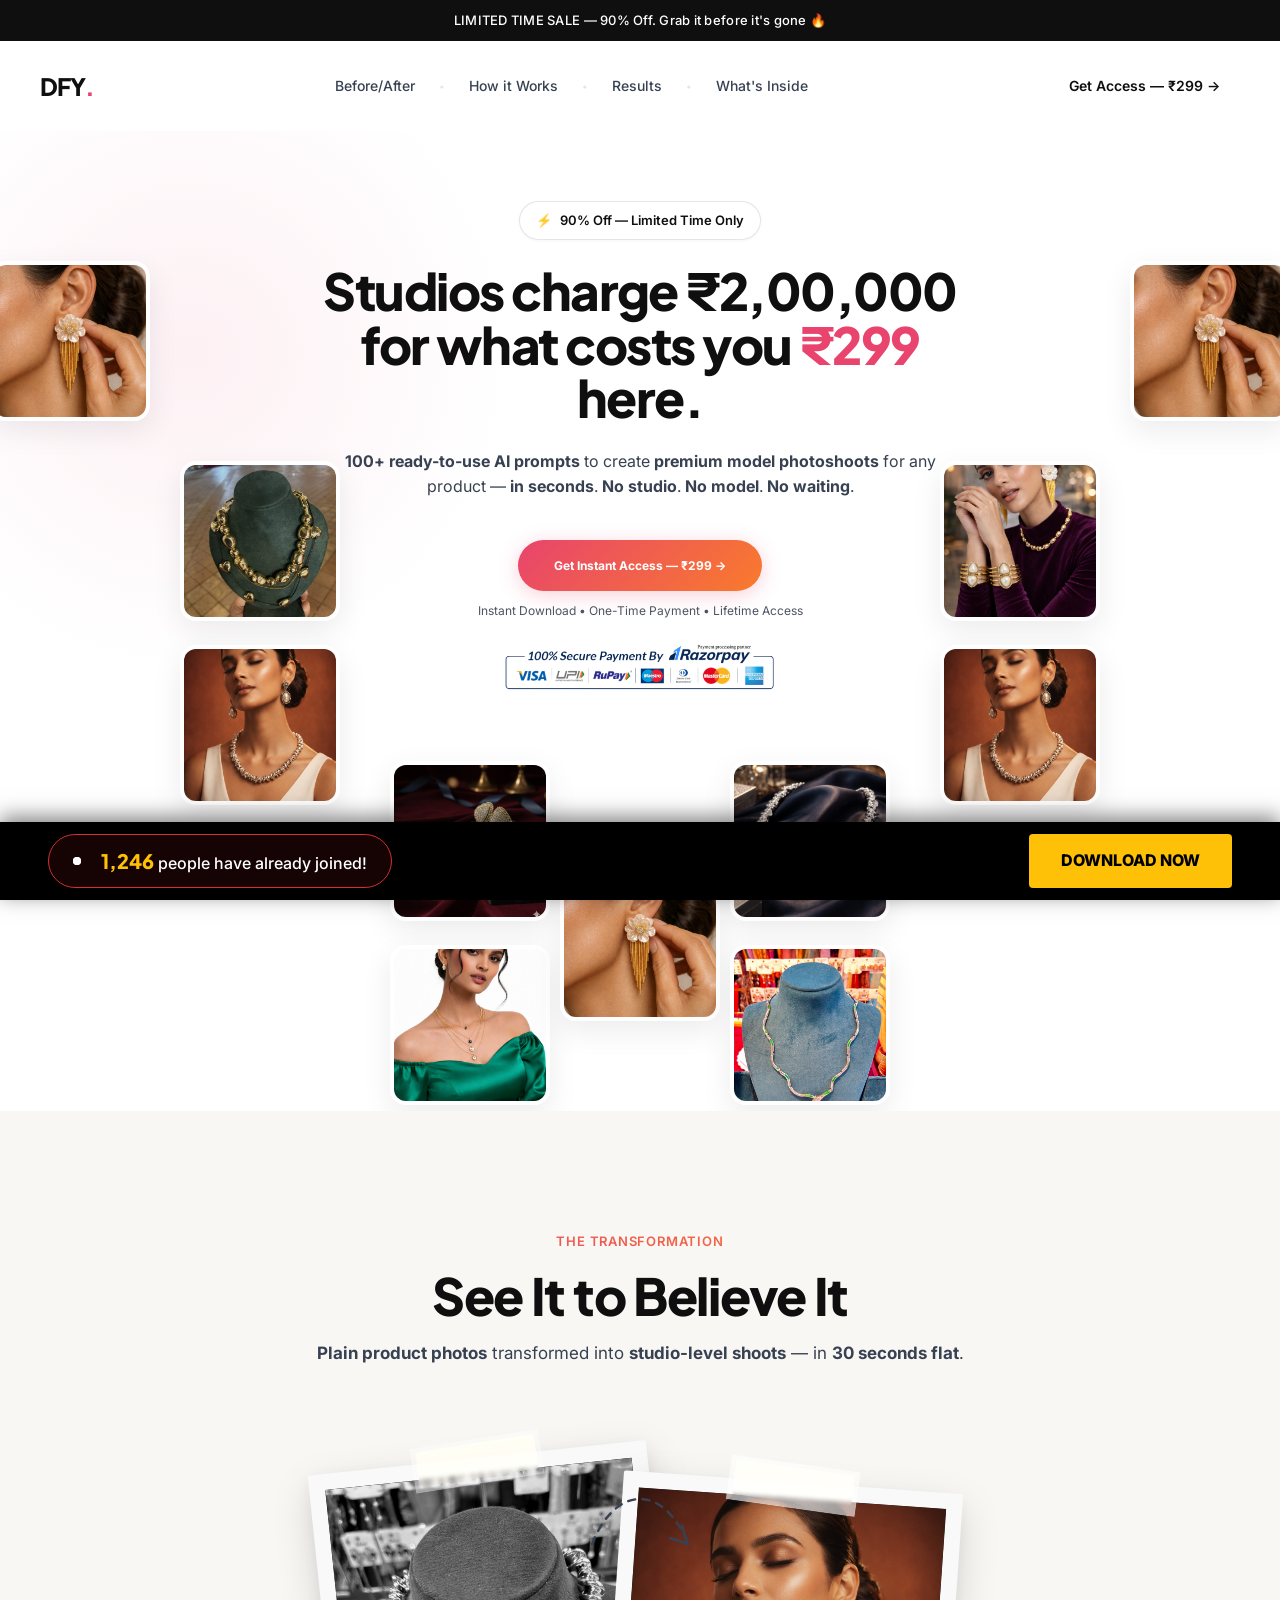
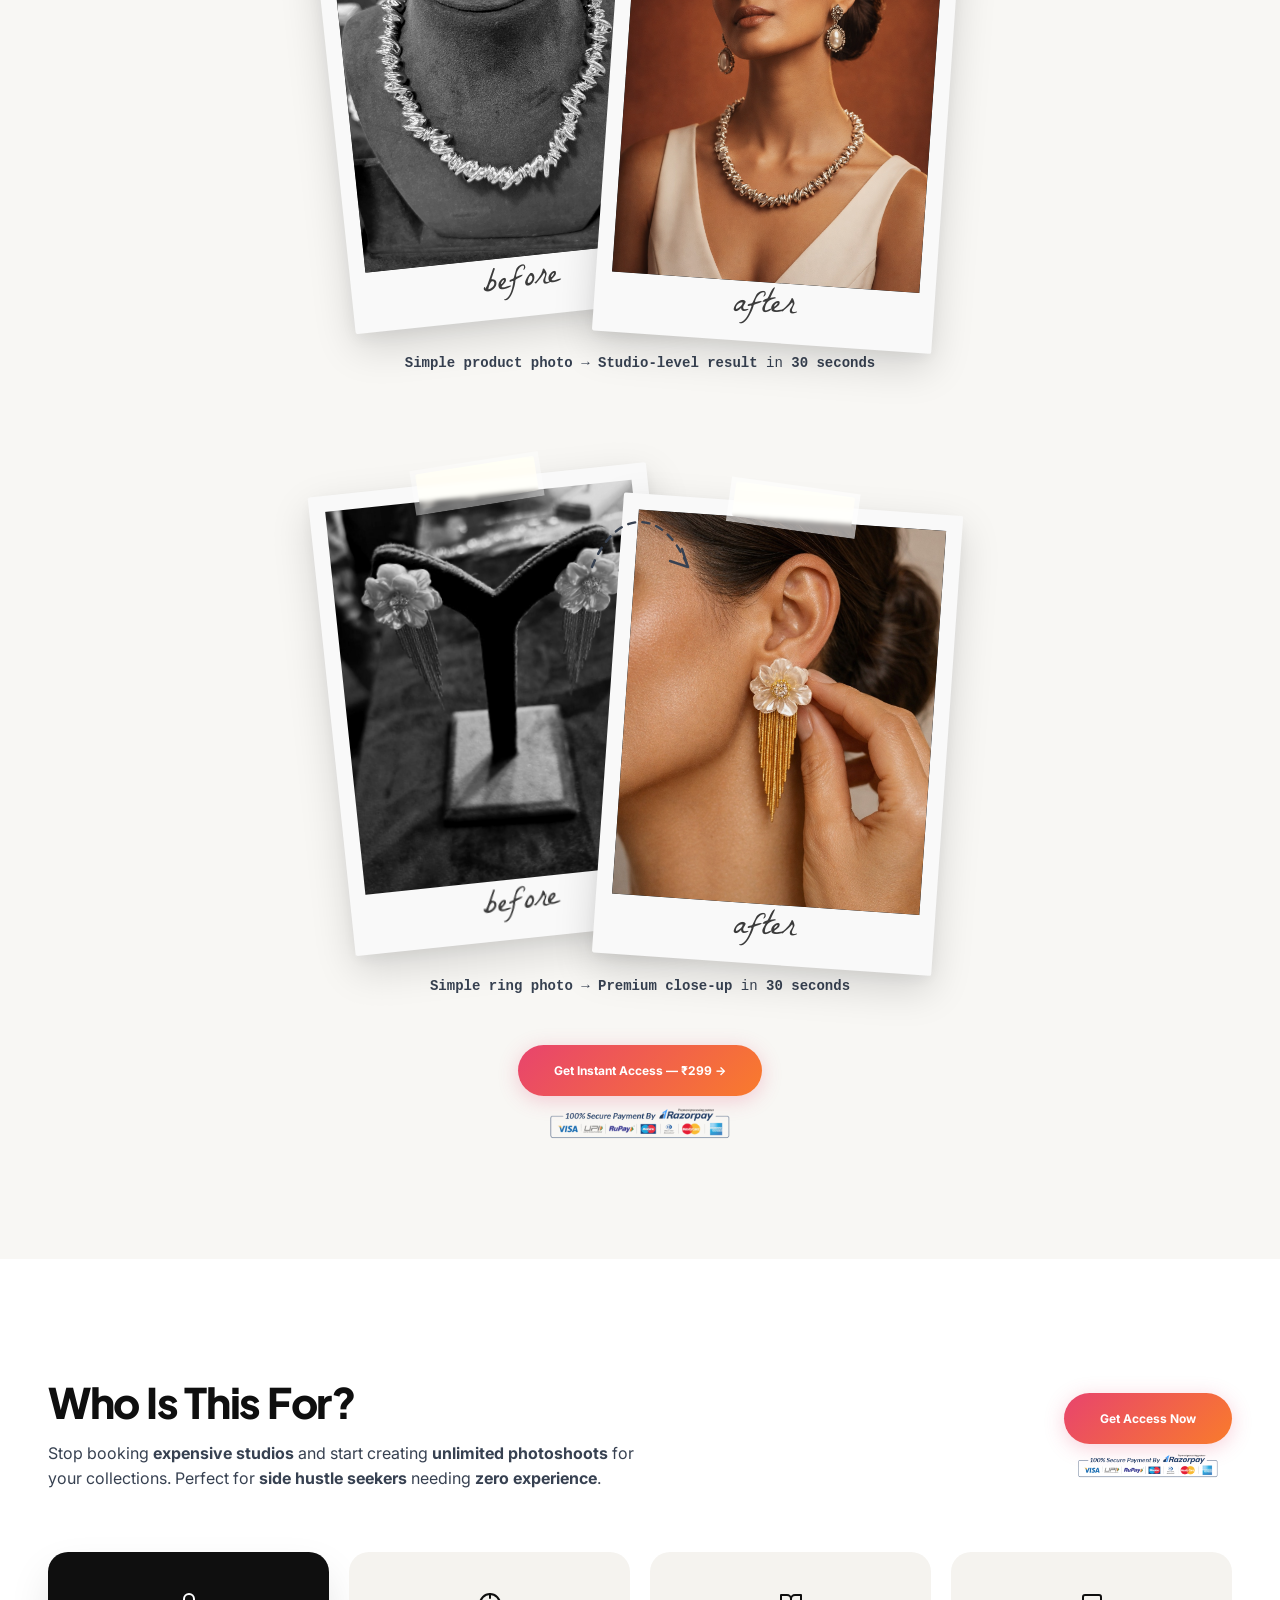
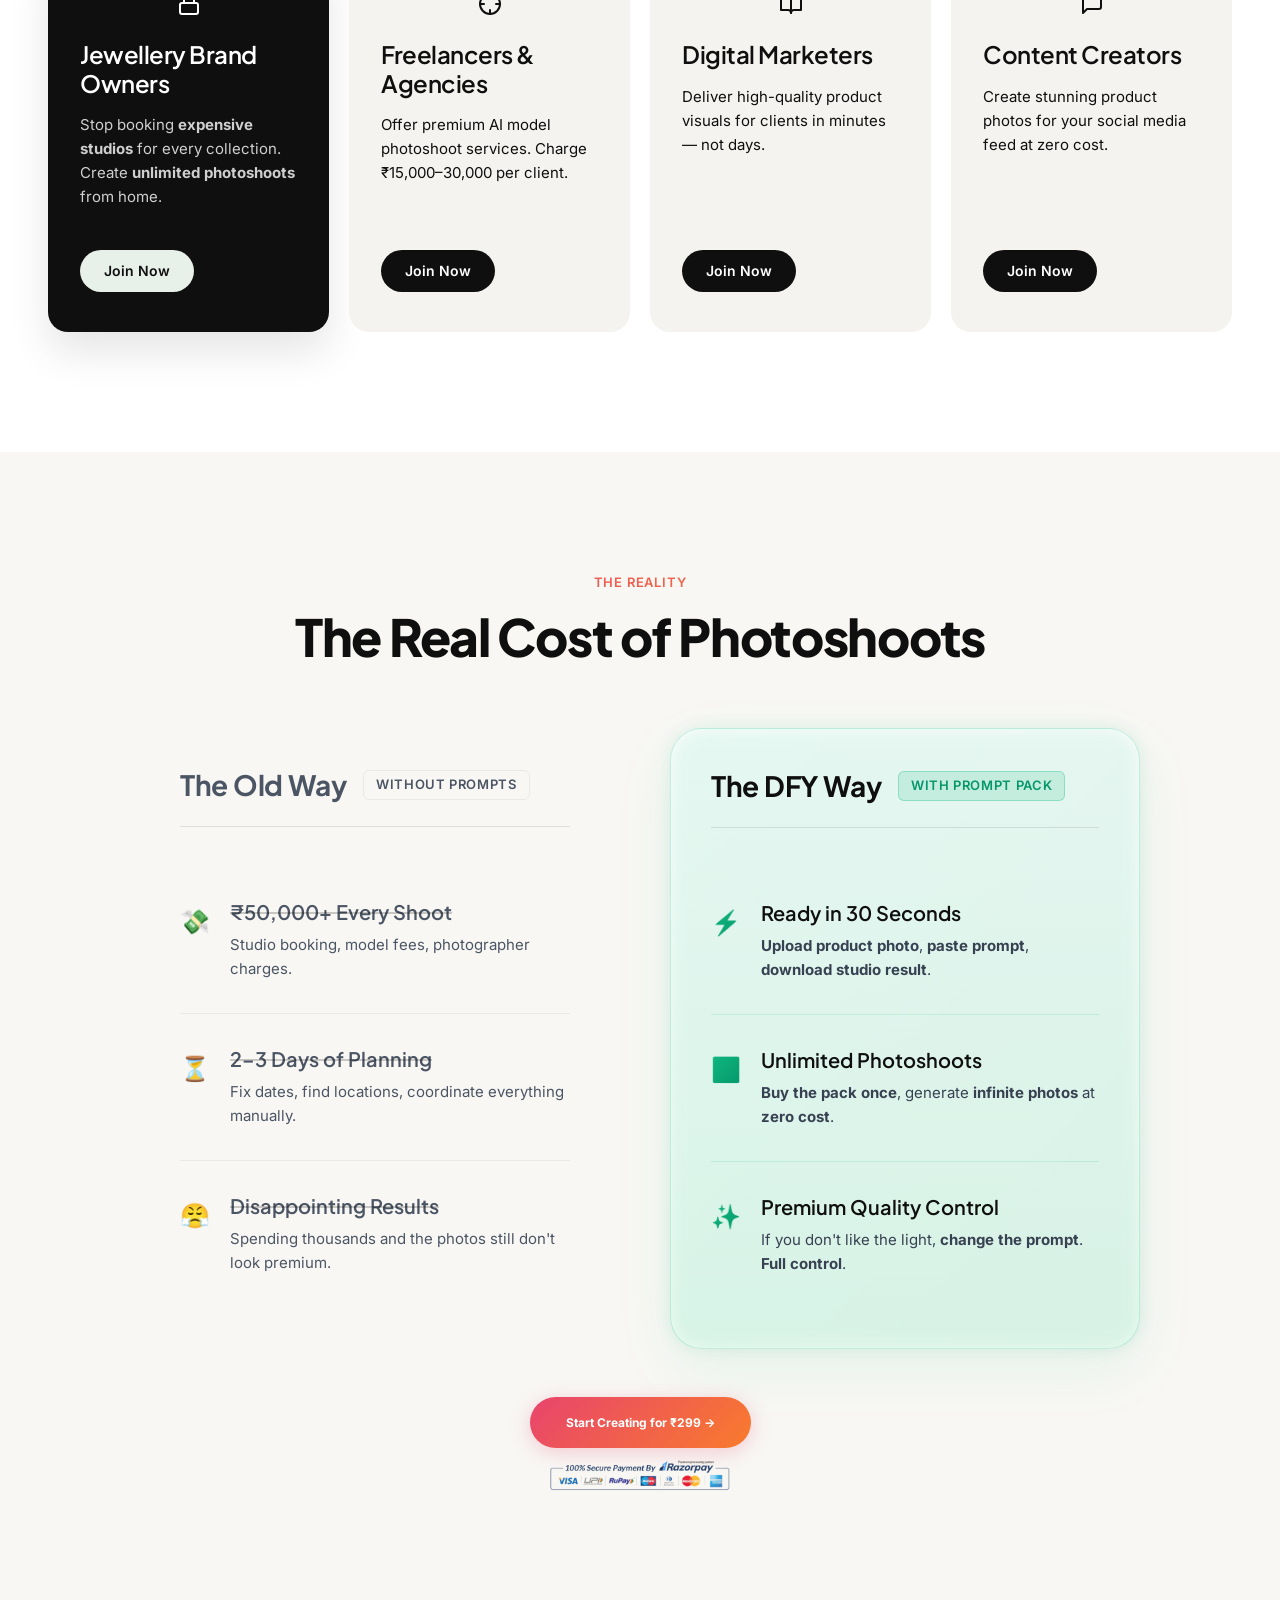
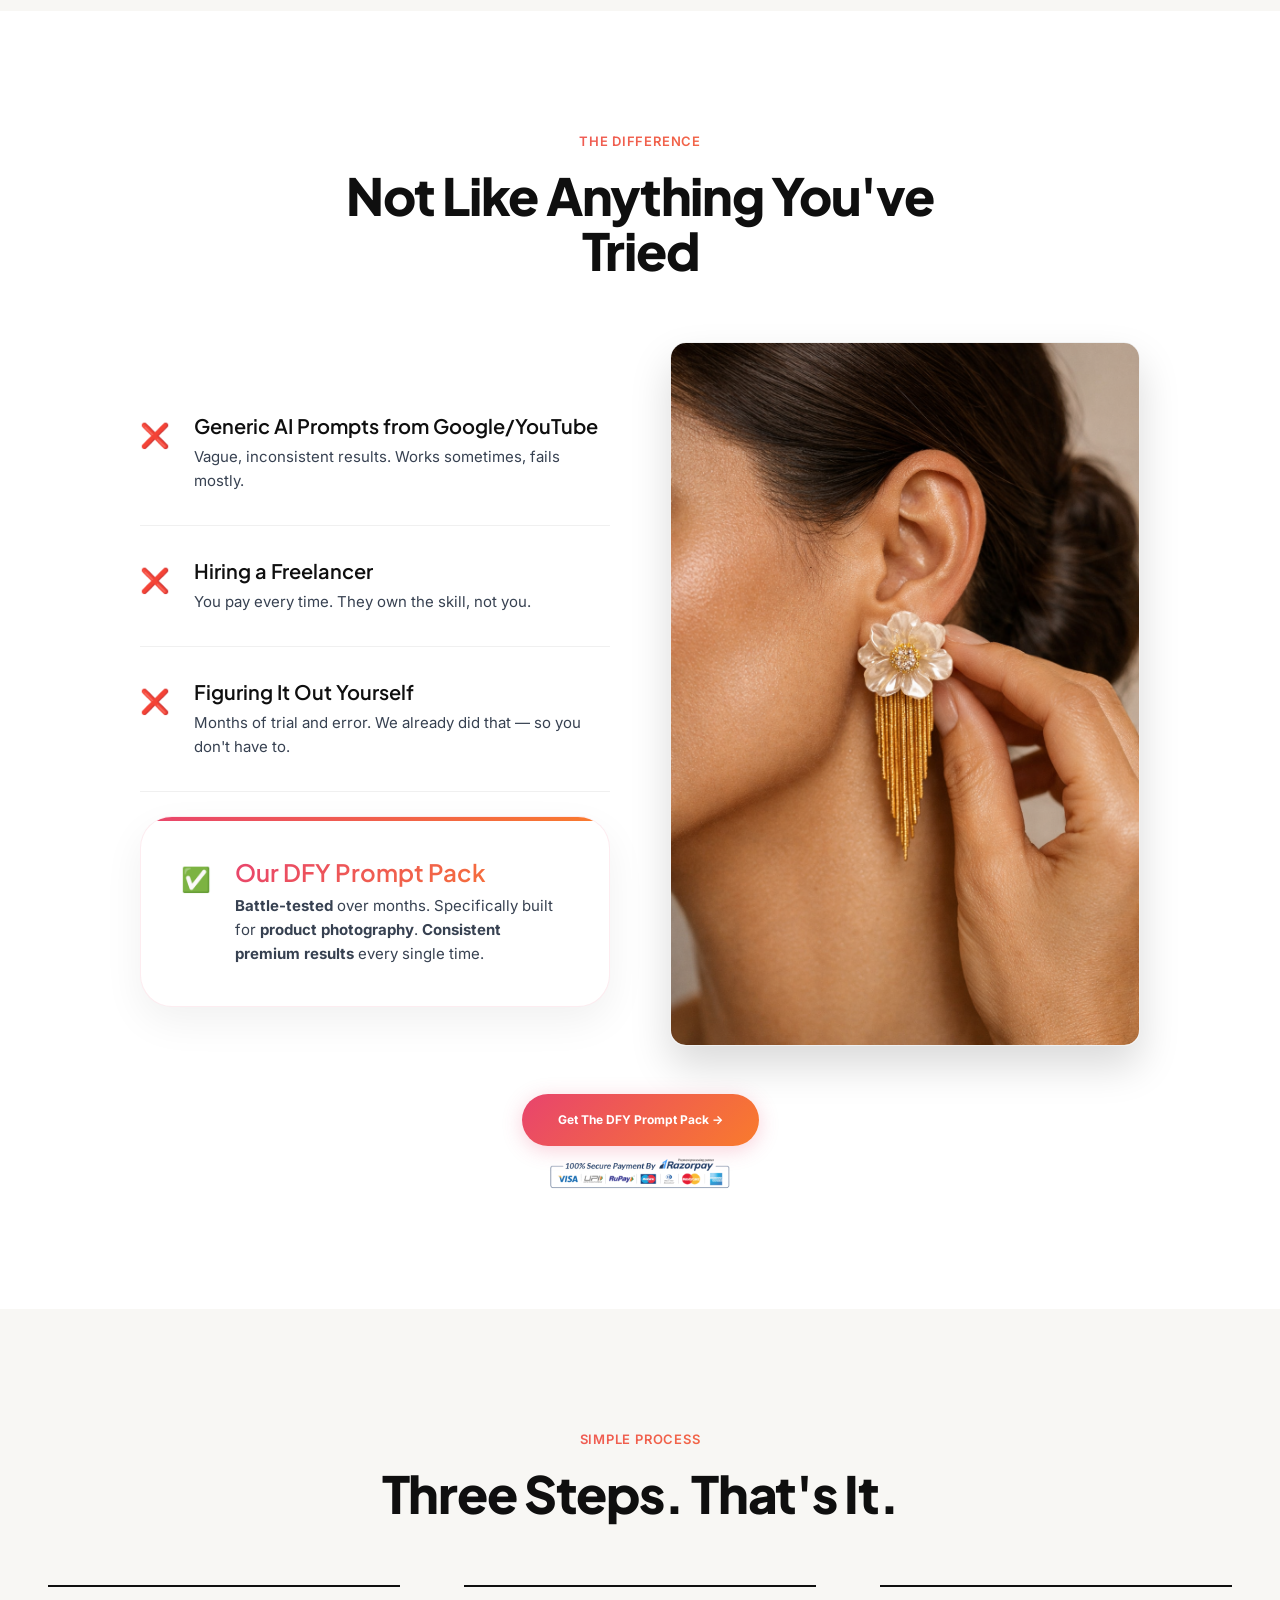
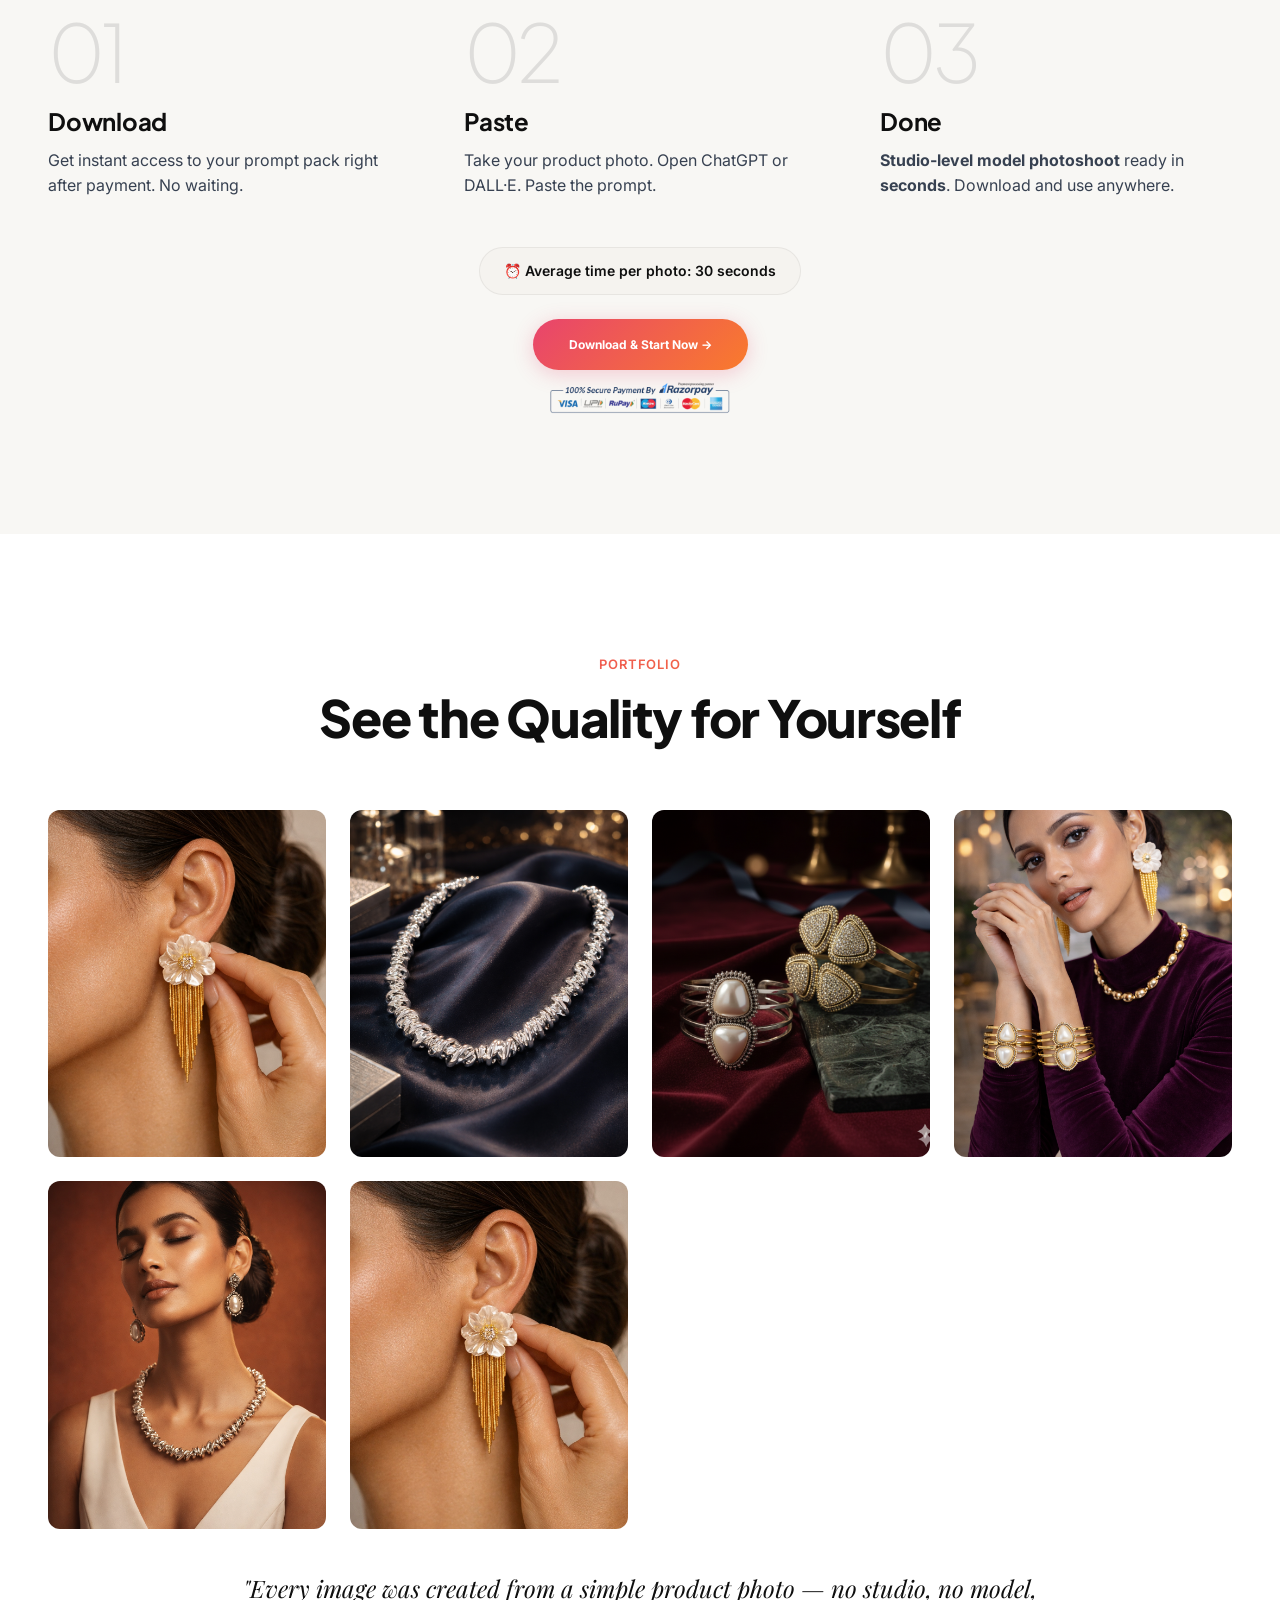
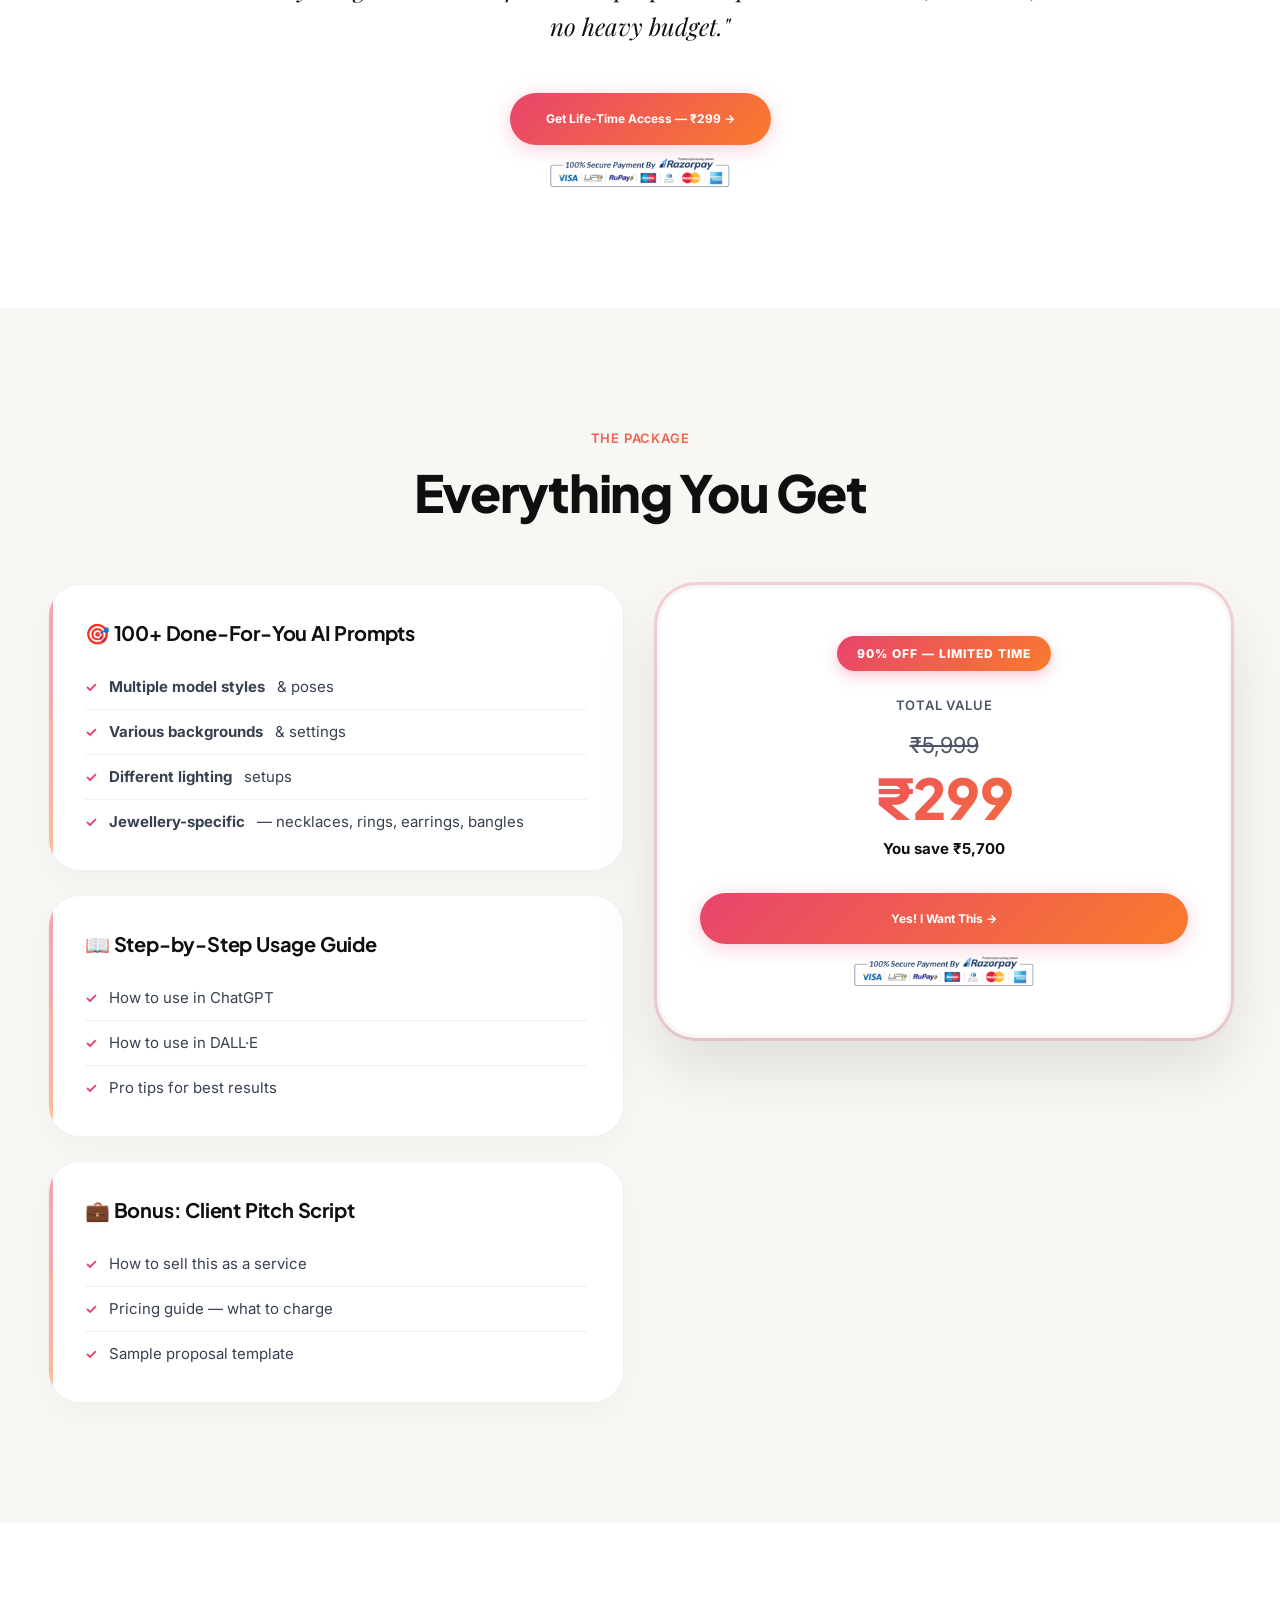
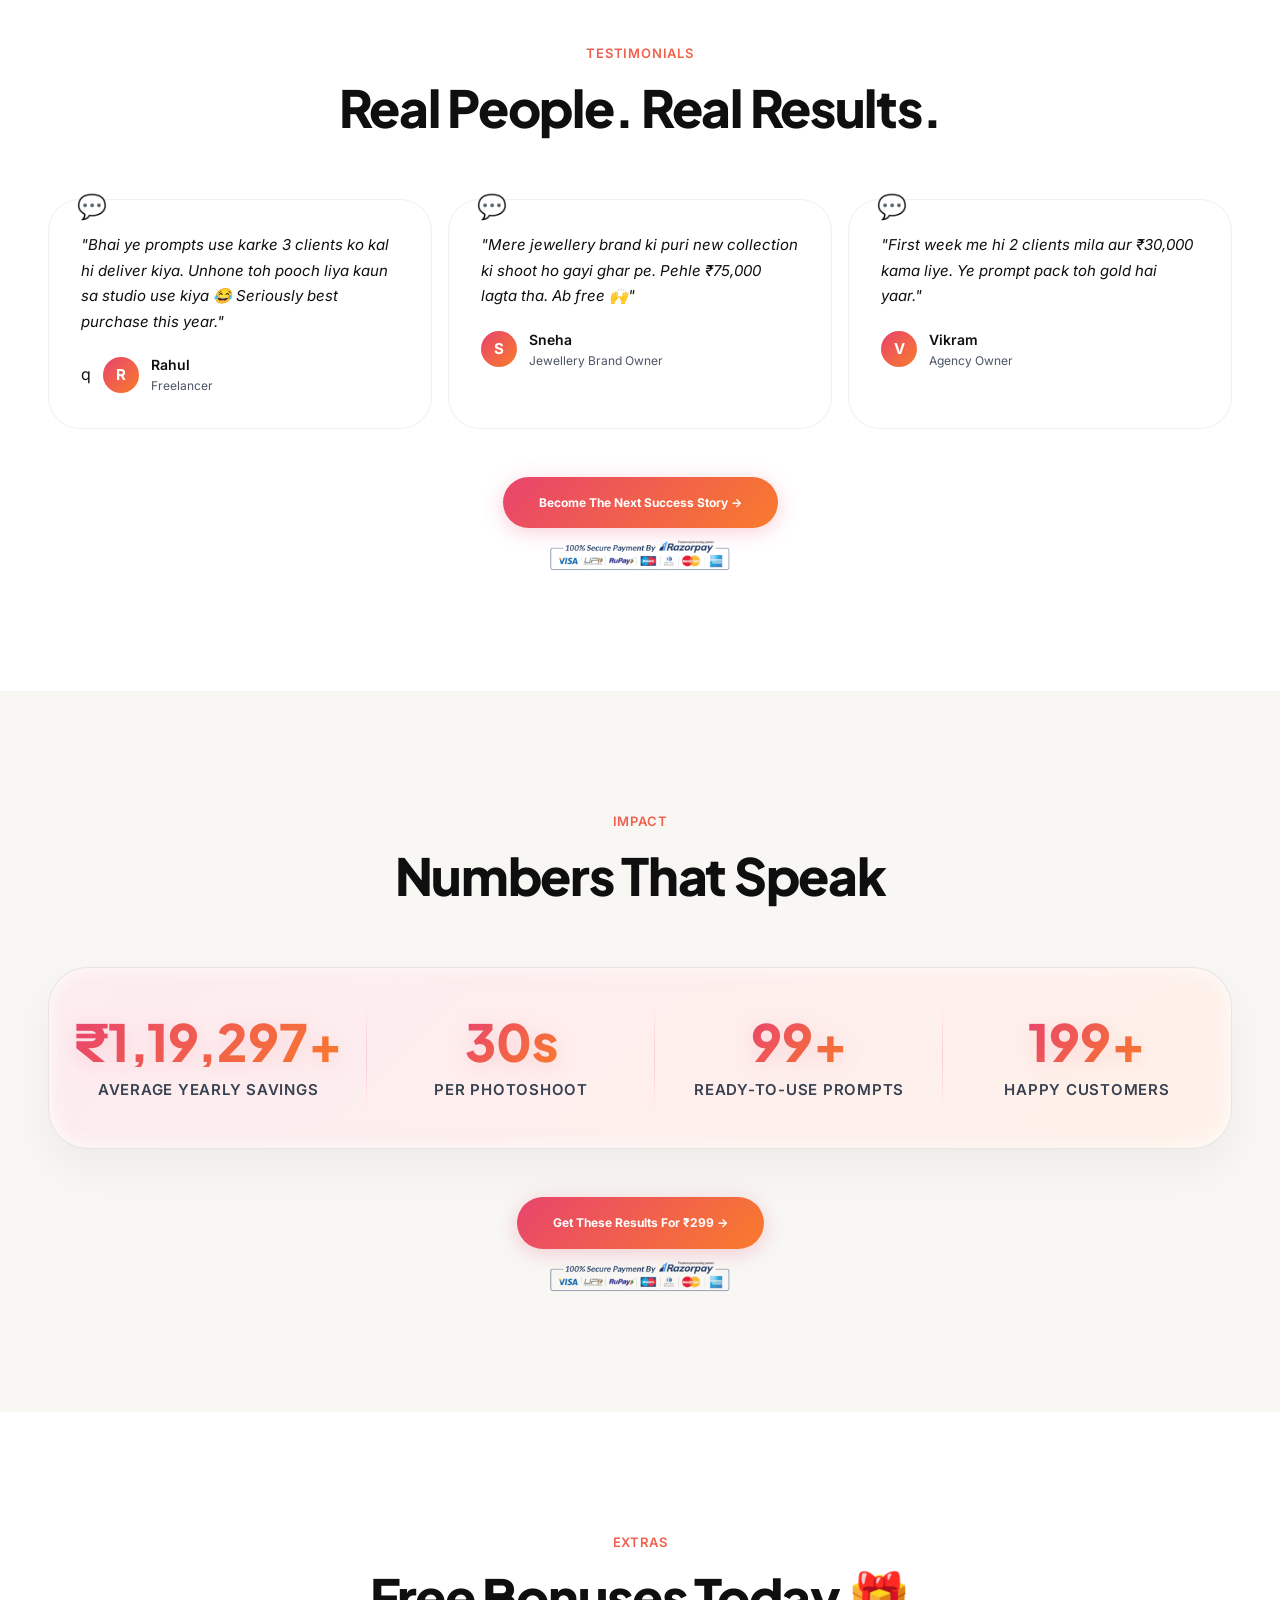
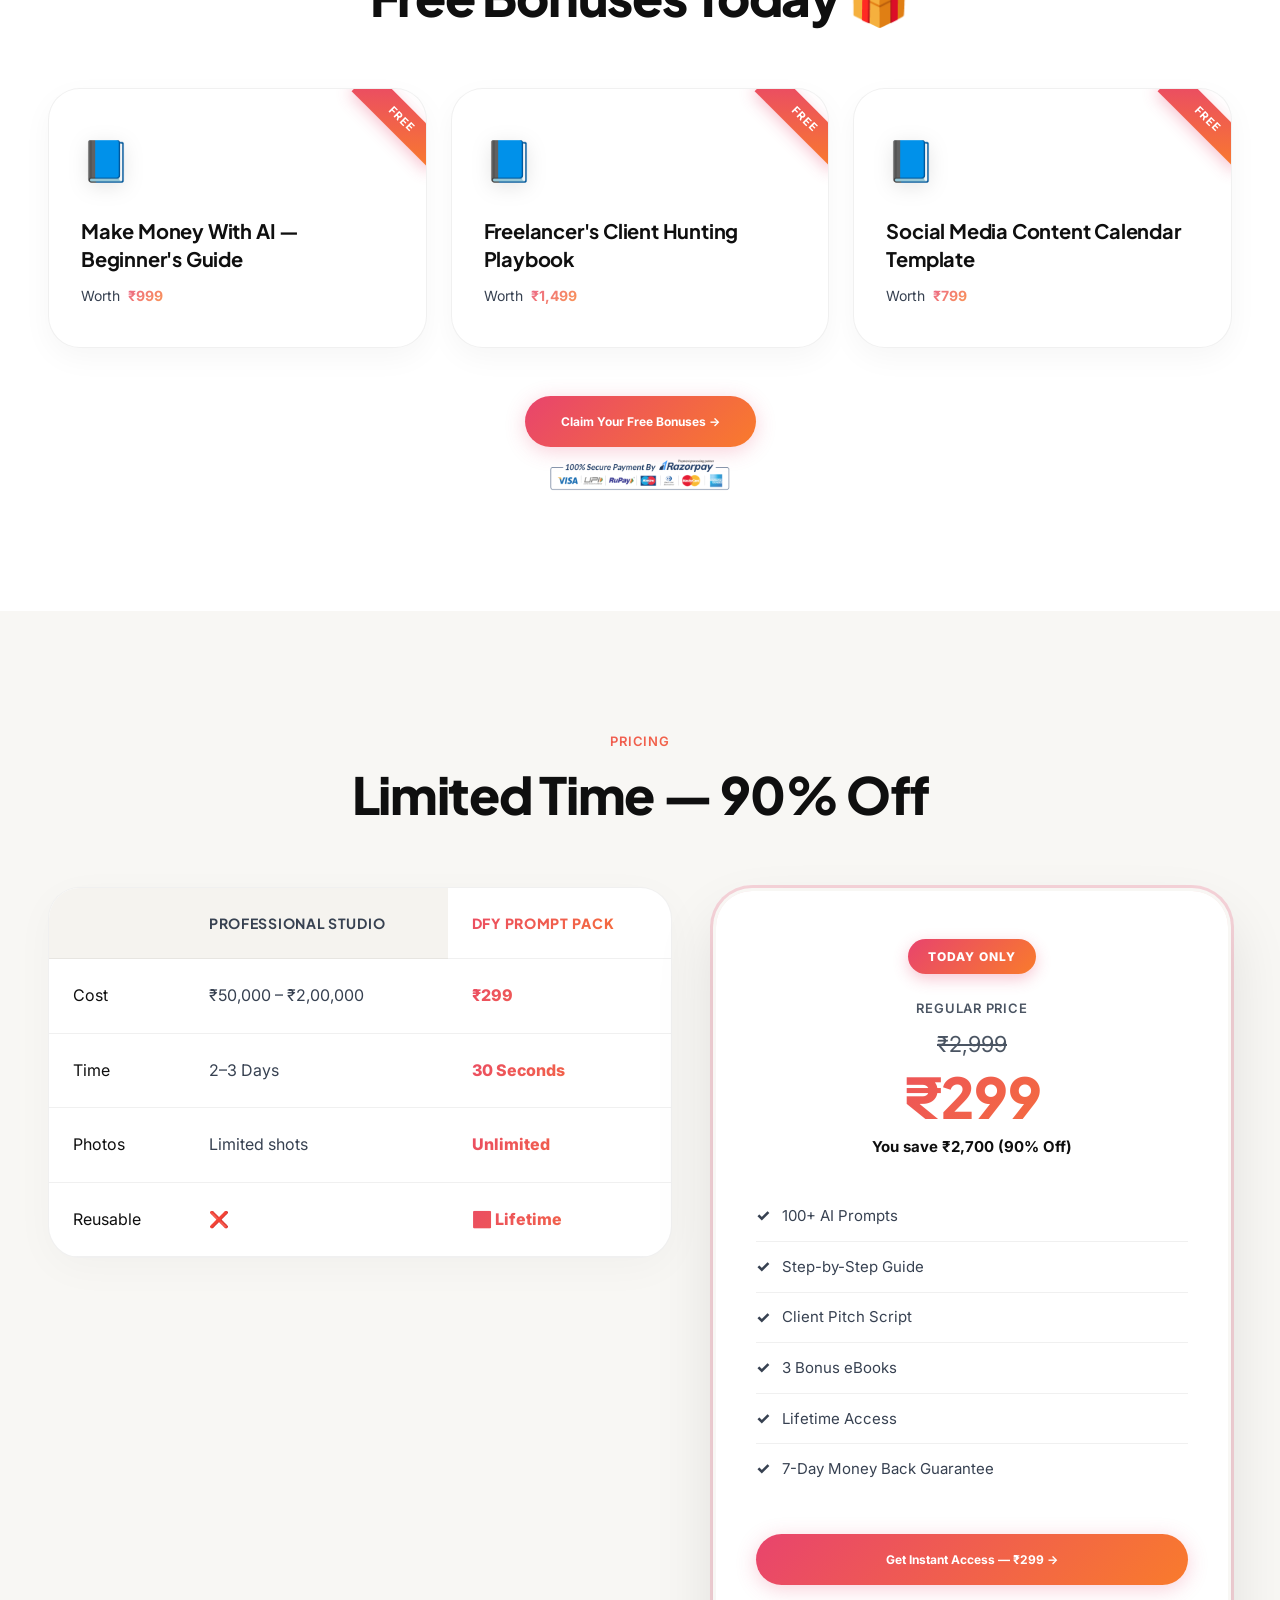
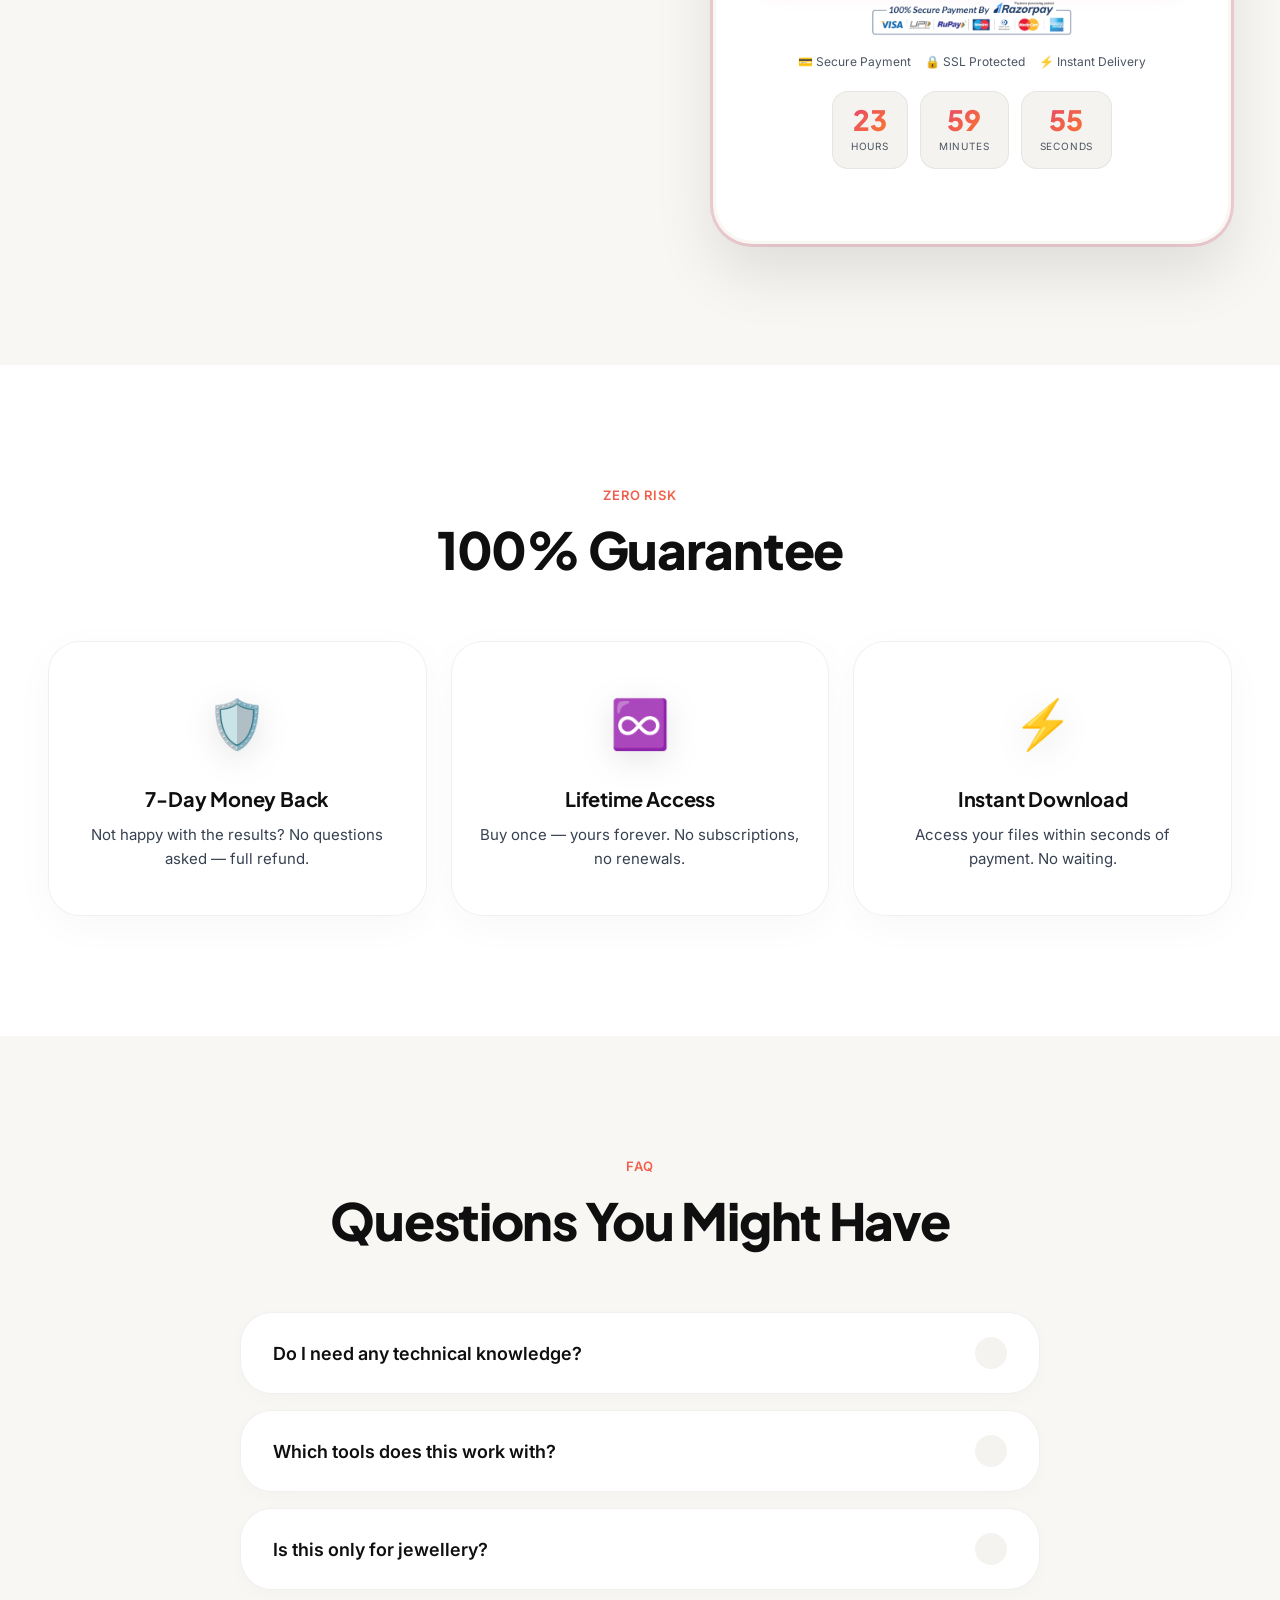
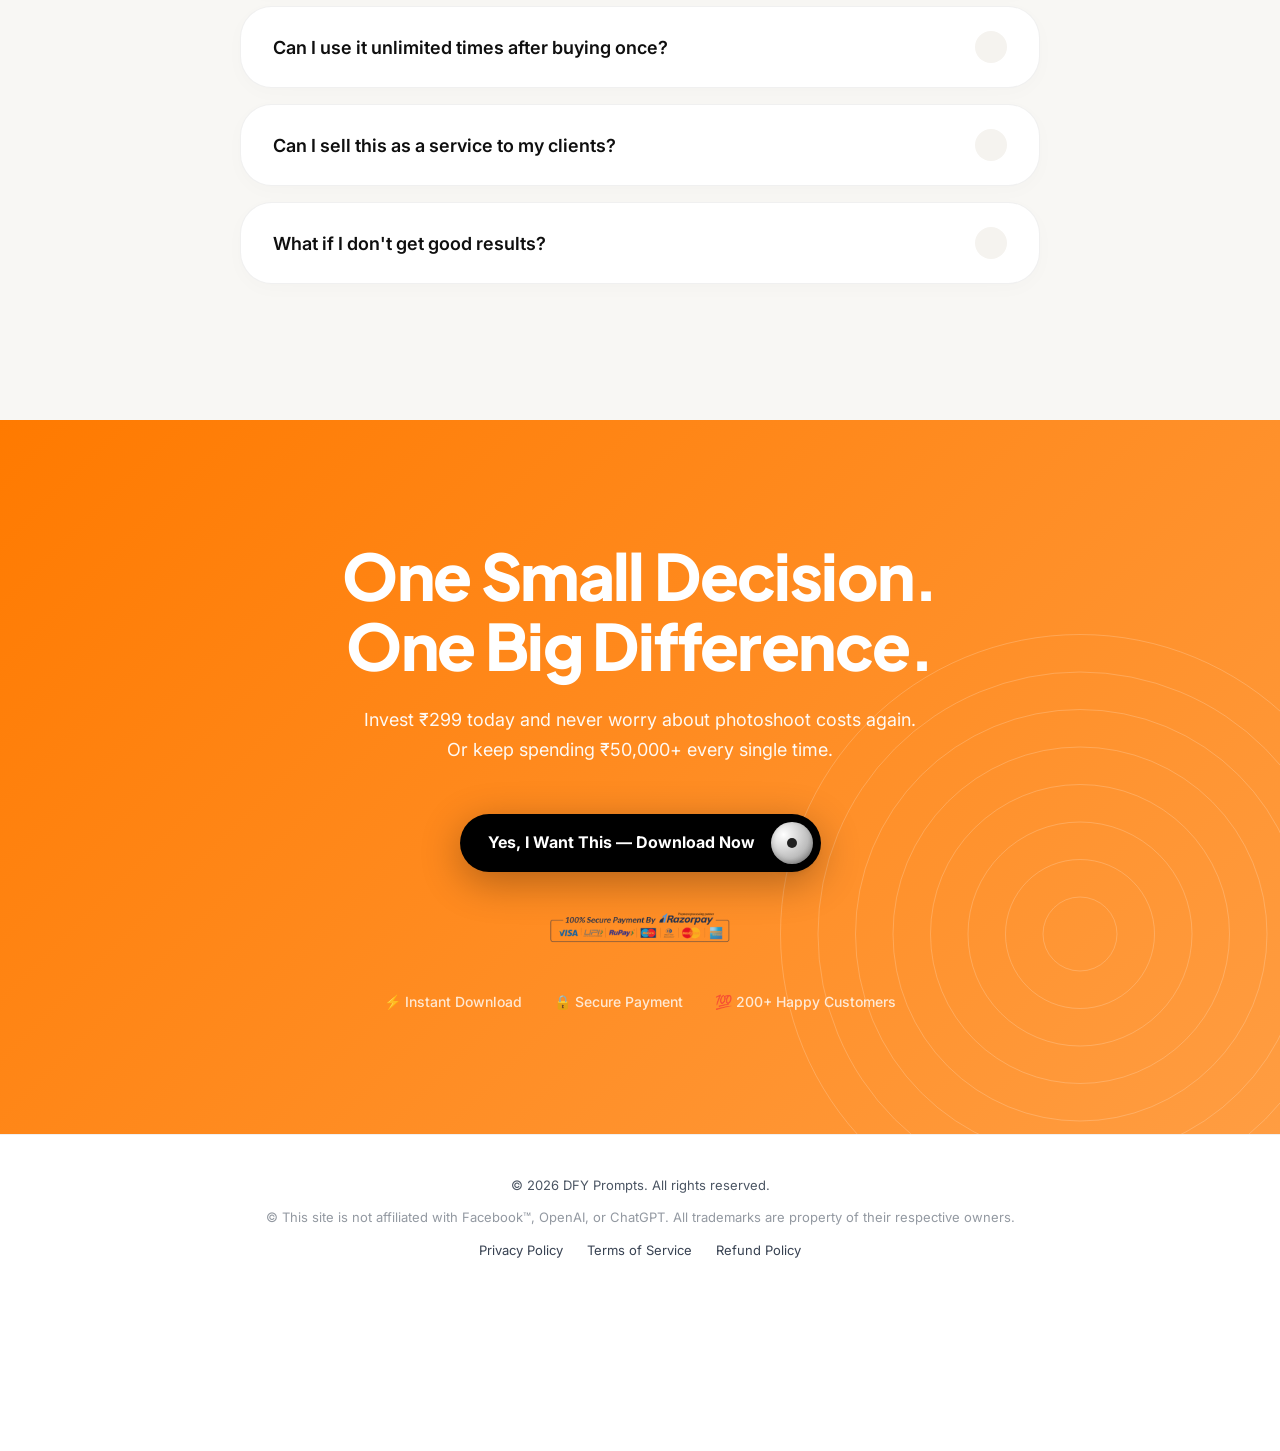
==== commit e3542caa: "feat: Add dedicated legal pages for terms, privacy, and refund, and integrate Razorpay secure paymen" ====
--- a/index.html
+++ b/index.html
@@ -203,6 +203,7 @@
             </div>
             <div style="text-align:center; margin-top:48px;" class="reveal">
                 <a href="#pricing" class="btn-primary">Get Instant Access — ₹299 →</a>
+                <img src="images/razorpay-secure.png" alt="Secure Payment" class="btn-trust-badge">
             </div>
         </div>
     </section>
@@ -219,6 +220,8 @@
                 </div>
                 <div class="audience-header-cta">
                     <a href="#pricing" class="btn-primary">Get Access Now</a>
+                    <img src="images/razorpay-secure.png" alt="Secure Payment" class="btn-trust-badge"
+                        style="margin-top: 10px; max-width: 140px;">
                 </div>
             </div>
 
@@ -355,6 +358,7 @@
 
             <div style="text-align:center; margin-top:48px;" class="reveal">
                 <a href="#pricing" class="btn-primary">Start Creating for ₹299 →</a>
+                <img src="images/razorpay-secure.png" alt="Secure Payment" class="btn-trust-badge">
             </div>
         </div>
     </section>
@@ -414,6 +418,7 @@
 
             <div style="text-align:center; margin-top:48px;" class="reveal">
                 <a href="#pricing" class="btn-primary">Get The DFY Prompt Pack →</a>
+                <img src="images/razorpay-secure.png" alt="Secure Payment" class="btn-trust-badge">
             </div>
         </div>
     </section>
@@ -448,6 +453,7 @@
             </div>
             <div style="text-align:center; margin-top:24px;" class="reveal">
                 <a href="#pricing" class="btn-primary">Download & Start Now →</a>
+                <img src="images/razorpay-secure.png" alt="Secure Payment" class="btn-trust-badge">
             </div>
         </div>
     </section>
@@ -476,6 +482,7 @@
             </p>
             <div style="text-align:center; margin-top:48px;" class="reveal">
                 <a href="#pricing" class="btn-primary">Get Life-Time Access — ₹299 →</a>
+                <img src="images/razorpay-secure.png" alt="Secure Payment" class="btn-trust-badge">
             </div>
         </div>
     </section>
@@ -527,6 +534,7 @@
                         <a href="#pricing" class="btn-primary" style="width:100%; justify-content:center;">
                             Yes! I Want This →
                         </a>
+                        <img src="images/razorpay-secure.png" alt="Secure Payment" class="btn-trust-badge">
                     </div>
                 </div>
             </div>
@@ -577,6 +585,7 @@
             </div>
             <div style="text-align:center; margin-top:48px;" class="reveal">
                 <a href="#pricing" class="btn-primary">Become The Next Success Story →</a>
+                <img src="images/razorpay-secure.png" alt="Secure Payment" class="btn-trust-badge">
             </div>
         </div>
     </section>
@@ -608,6 +617,7 @@
             </div>
             <div style="text-align:center; margin-top:48px;" class="reveal">
                 <a href="#pricing" class="btn-primary">Get These Results For ₹299 →</a>
+                <img src="images/razorpay-secure.png" alt="Secure Payment" class="btn-trust-badge">
             </div>
         </div>
     </section>
@@ -641,6 +651,7 @@
             </div>
             <div style="text-align:center; margin-top:48px;" class="reveal">
                 <a href="#pricing" class="btn-primary">Claim Your Free Bonuses →</a>
+                <img src="images/razorpay-secure.png" alt="Secure Payment" class="btn-trust-badge">
             </div>
         </div>
     </section>
@@ -858,6 +869,8 @@
                     <span>Yes, I Want This — Download Now</span>
                     <i class="pill-indicator"></i>
                 </a>
+                <img src="images/razorpay-secure.png" alt="Secure Payment" class="btn-trust-badge"
+                    style="margin-top: 16px;">
             </div>
             <div class="final-trust">
                 <span>⚡ Instant Download</span>
@@ -877,9 +890,9 @@
                 respective owners.
             </p>
             <div class="footer-links">
-                <a href="#">Privacy Policy</a>
-                <a href="#">Terms of Service</a>
-                <a href="#">Contact</a>
+                <a href="privacy.html">Privacy Policy</a>
+                <a href="terms.html">Terms of Service</a>
+                <a href="refund.html">Refund Policy</a>
             </div>
         </div>
     </footer>
--- a/style.css
+++ b/style.css
@@ -641,7 +641,7 @@
   background: var(--gradient-main);
   color: #FFFFFF;
   font-family: var(--font-body);
-  font-size: 15px;
+  font-size: 12px;
   font-weight: 700;
   border: none;
   border-radius: var(--radius-pill);
@@ -2196,6 +2196,7 @@
   gap: 24px;
   margin-bottom: 48px;
   flex-wrap: wrap;
+  flex-direction: column;
 }
 
 .btn-pill-black {
@@ -2347,7 +2348,7 @@
   .compare-table th, .compare-table td { padding: 16px 12px; font-size: 14px; }
 
   .hero-badges { flex-direction: row; align-items: center; }
-  .hero-layout-centered { display: flex; flex-direction: column; gap: 40px; min-height: auto; padding-bottom: 0; }
+  .hero-layout-centered {display: flex;flex-direction: column;gap: 1px;min-height: auto;padding-bottom: 0;}
   .hero-falling-grid { position: static; width: 100%; height: auto; transform: none; display: grid; grid-template-columns: repeat(3, 1fr); gap: 12px; margin-top: 24px; }
   
   .grid-col.col-1, .grid-col.col-4, .grid-col.col-7 { display: none; } /* Hide outer columns on mobile to fit nicely */
@@ -2402,9 +2403,9 @@
   /* Sticky Bar Mobile Adjustments */
   .sticky-bar-container { flex-direction: row; gap: 12px; padding: 8px 16px; justify-content: space-between; }
   .sticky-counter-box { padding: 6px 14px; gap: 8px; flex: 1; min-width: 0; }
-  .count-text { font-size: 13px; white-space: nowrap; overflow: hidden; text-overflow: ellipsis; }
-  .count-text strong { font-size: 15px; }
-  .btn-yellow { width: auto; padding: 8px 16px; font-size: 13px; white-space: nowrap; flex-shrink: 0; }
+  .count-text {font-size: 7px !important;white-space: nowrap;overflow: hidden;text-overflow: ellipsis;}
+  .count-text strong {font-size: 9px !important;}
+  .btn-yellow {width: auto;padding: 8px 16px;font-size: 9px !important;white-space: nowrap;flex-shrink: 0;}
 }
 
 /* === STICKY BOTTOM BAR === */
@@ -2510,7 +2511,7 @@
 
 .hero-trust-badge {
   margin-top: 24px;
-  max-width: 200px;
+  max-width: 271px;
 }
 
 .pricing-trust-badge {
@@ -2518,12 +2519,22 @@
   max-width: 200px;
 }
 
+.btn-trust-badge {
+  display: block;
+  max-width: 180px;
+  height: auto;
+  margin: 12px auto 0;
+  opacity: 0.9;
+}
+
 @media (max-width: 768px) {
-  .trust-badge {
-    max-width: 280px;
+  .trust-badge, .btn-trust-badge {
+    max-width: 200px;
+  }
+  .hero-trust-badge {
+    max-width: 240px;
   }
   .mobile-hide {
     display: none !important;
   }
-}
-
+}
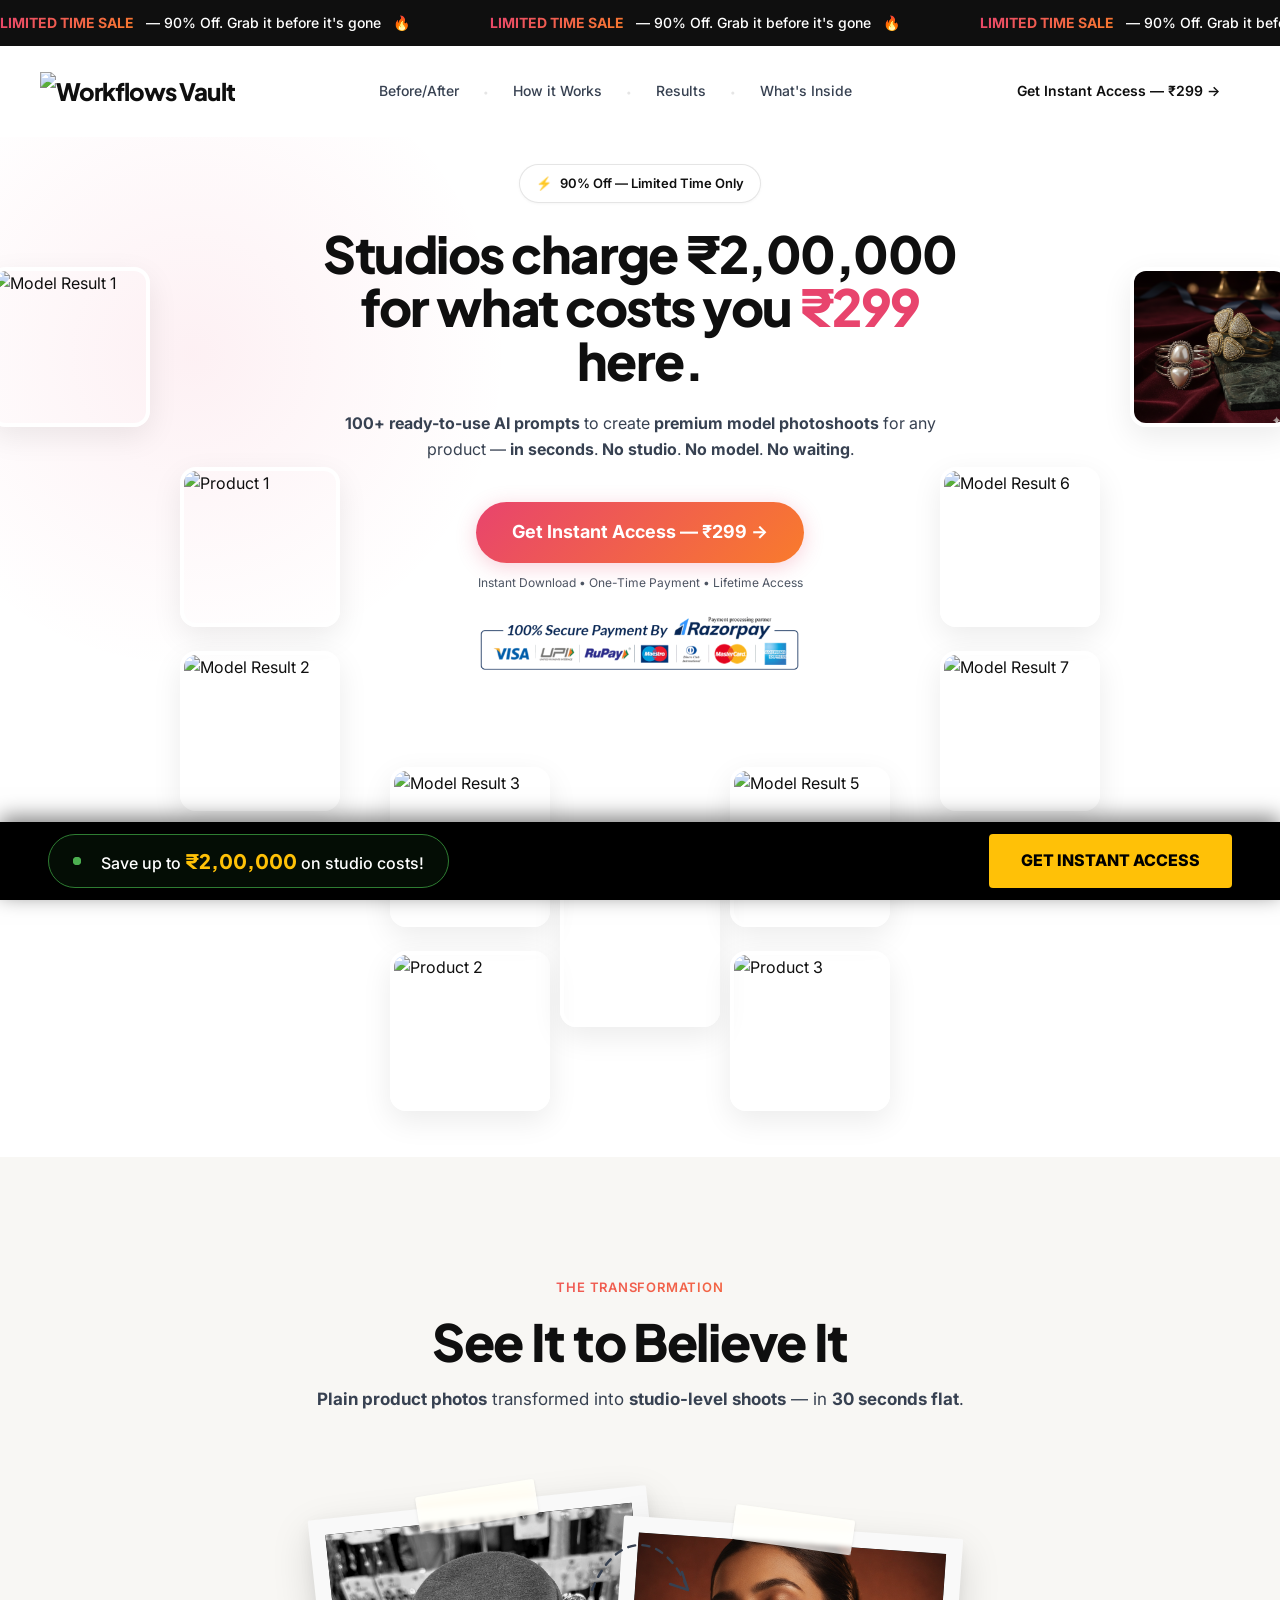
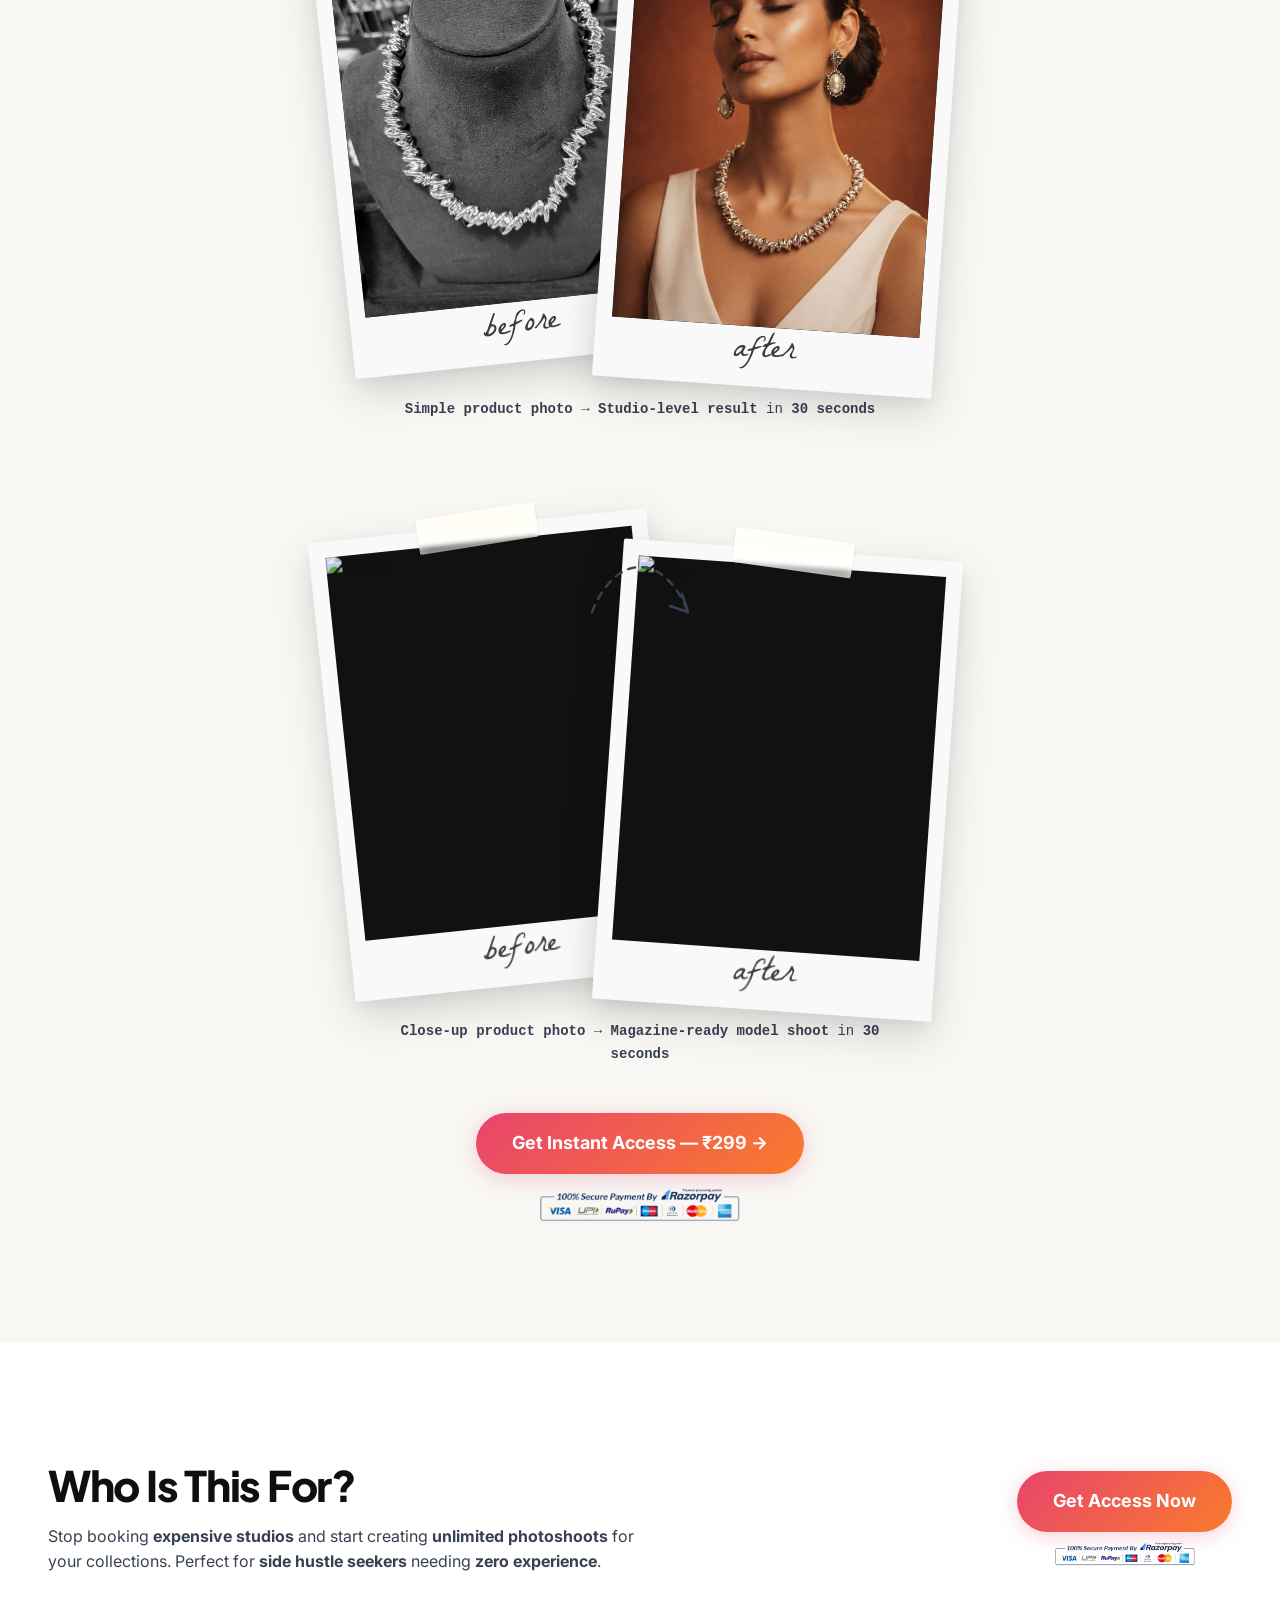
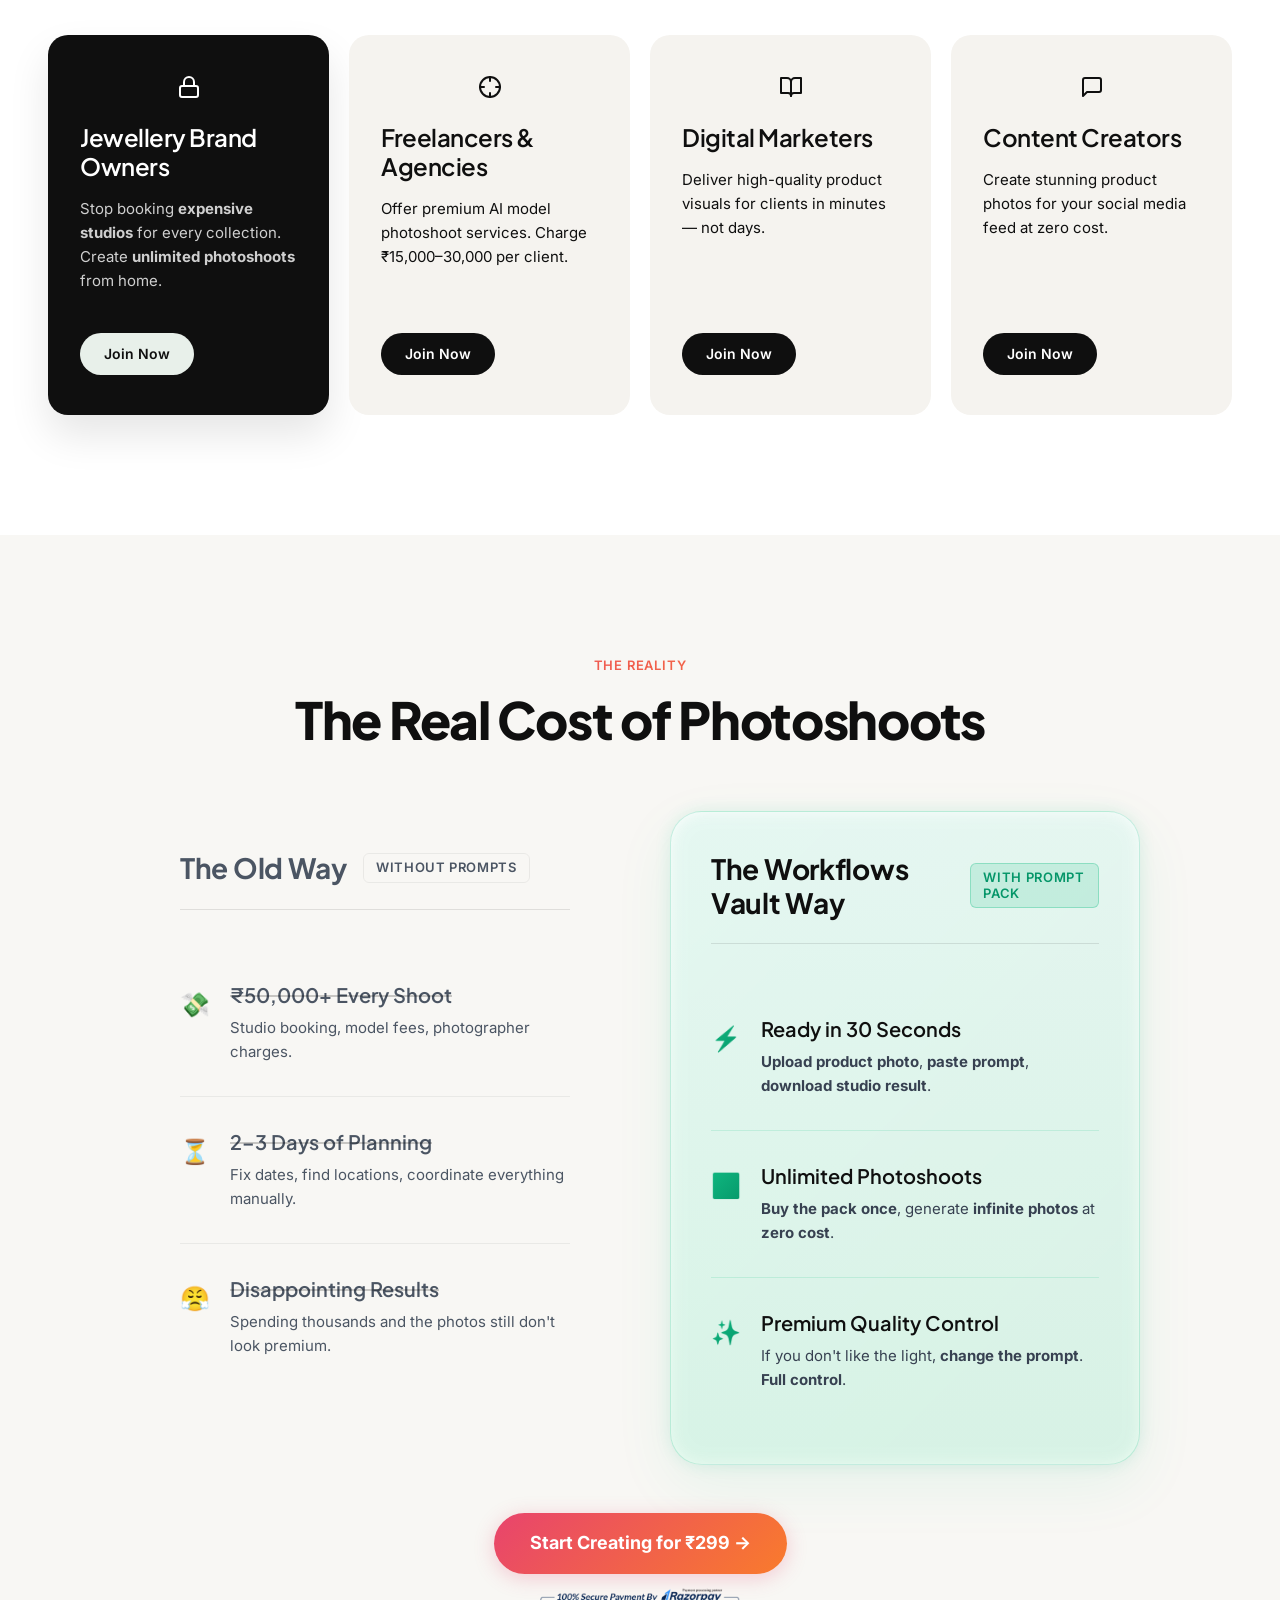
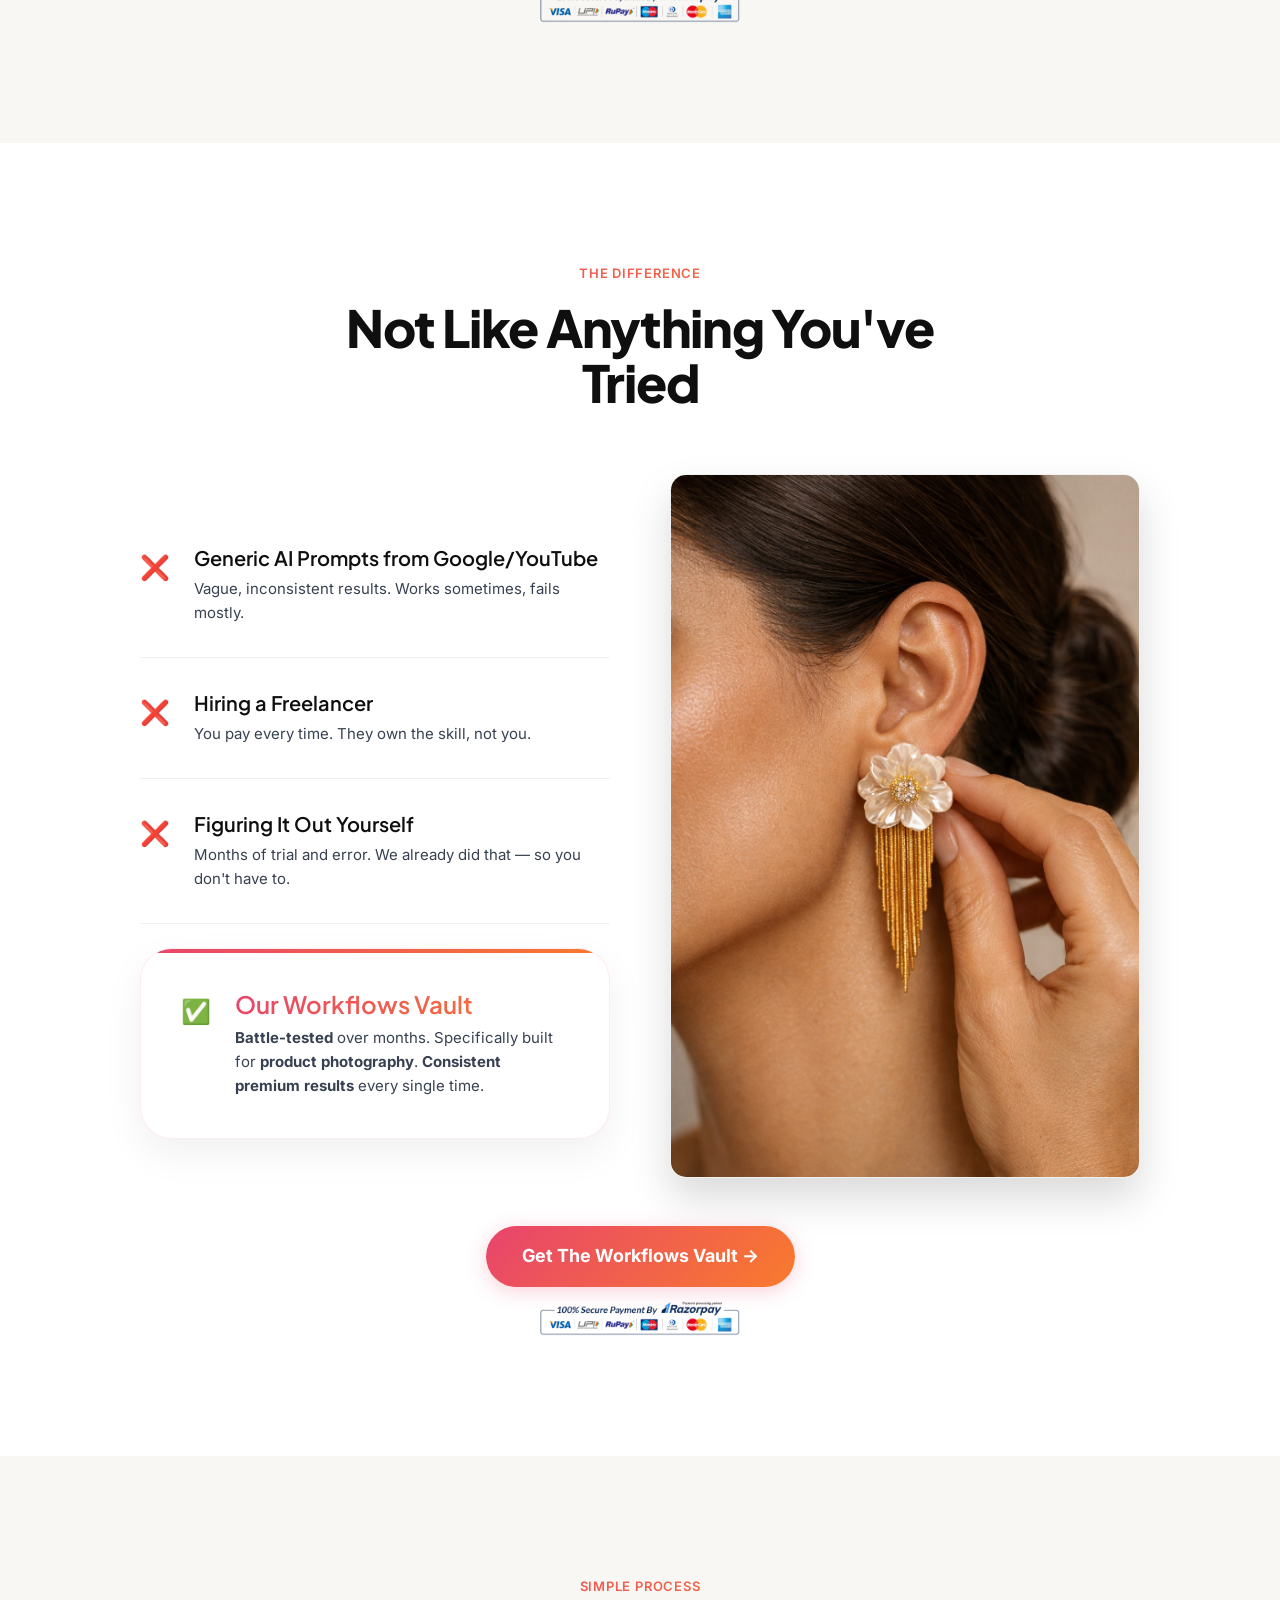
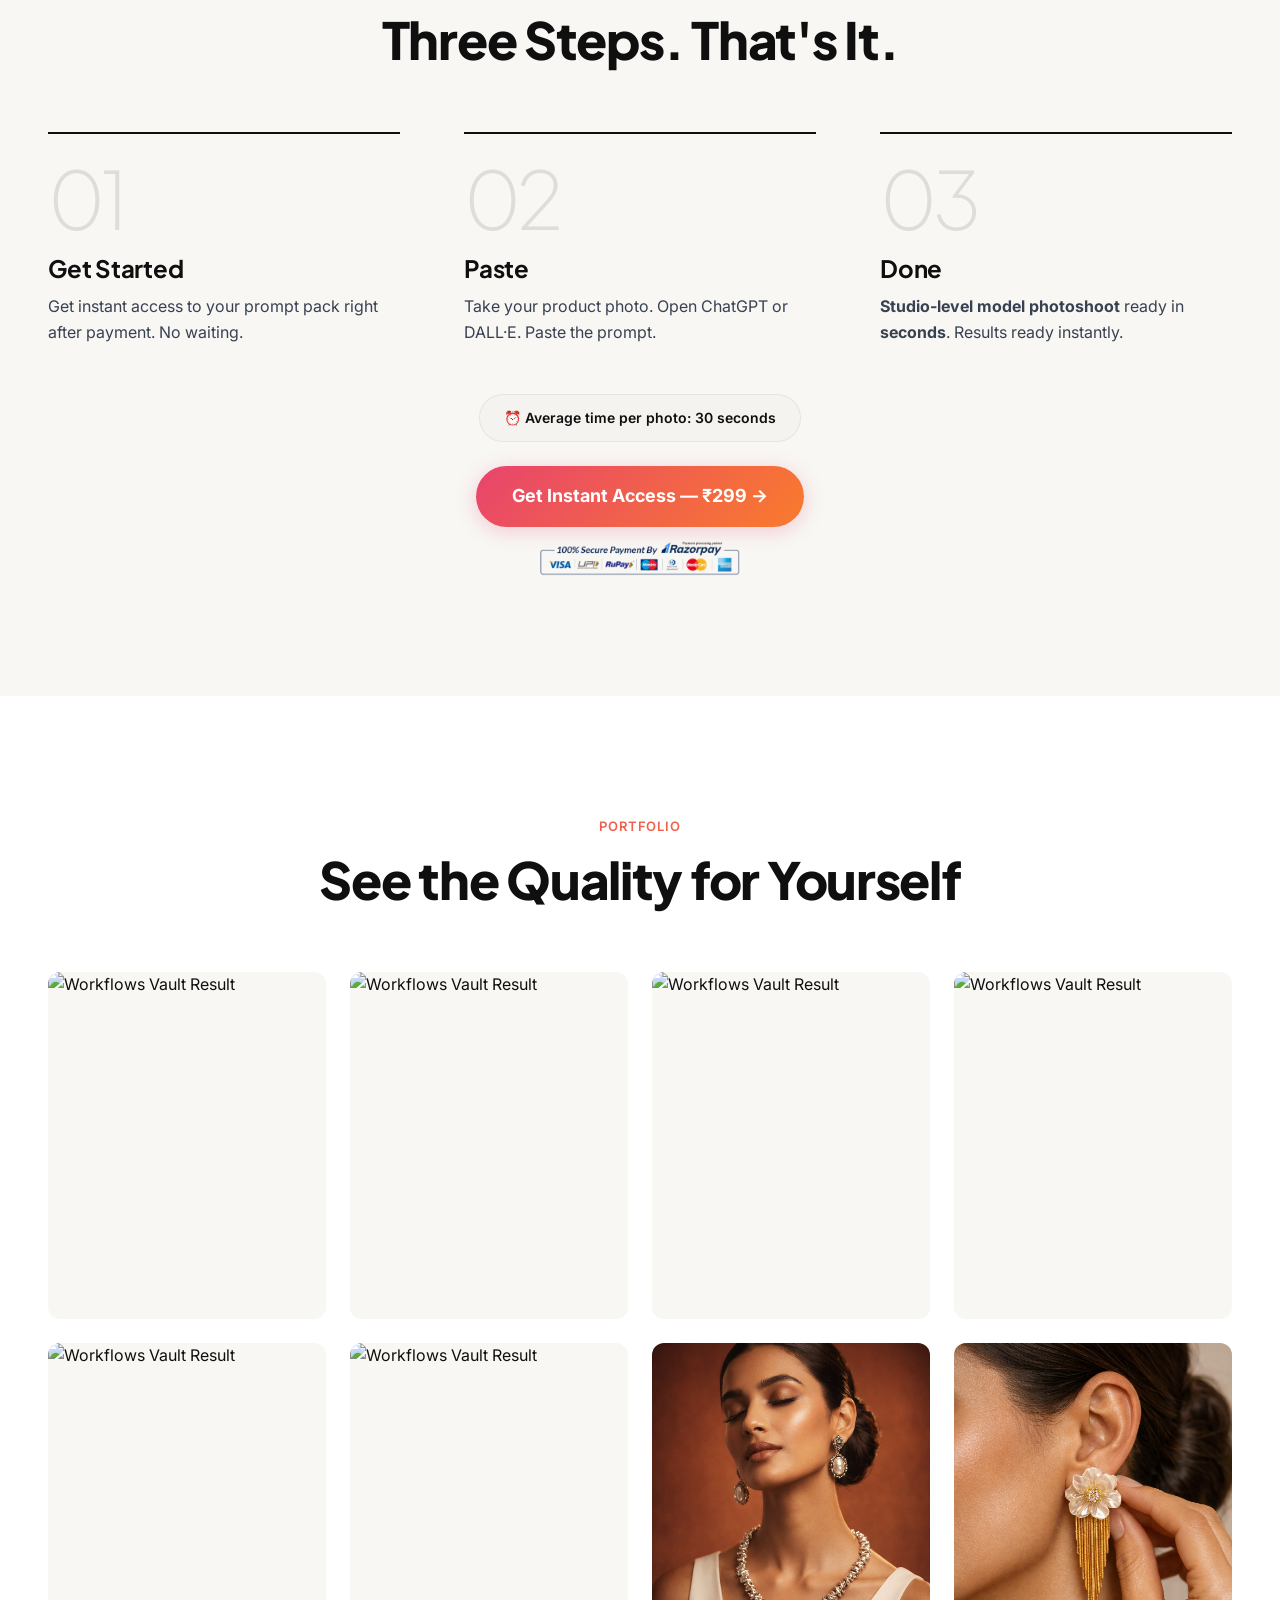
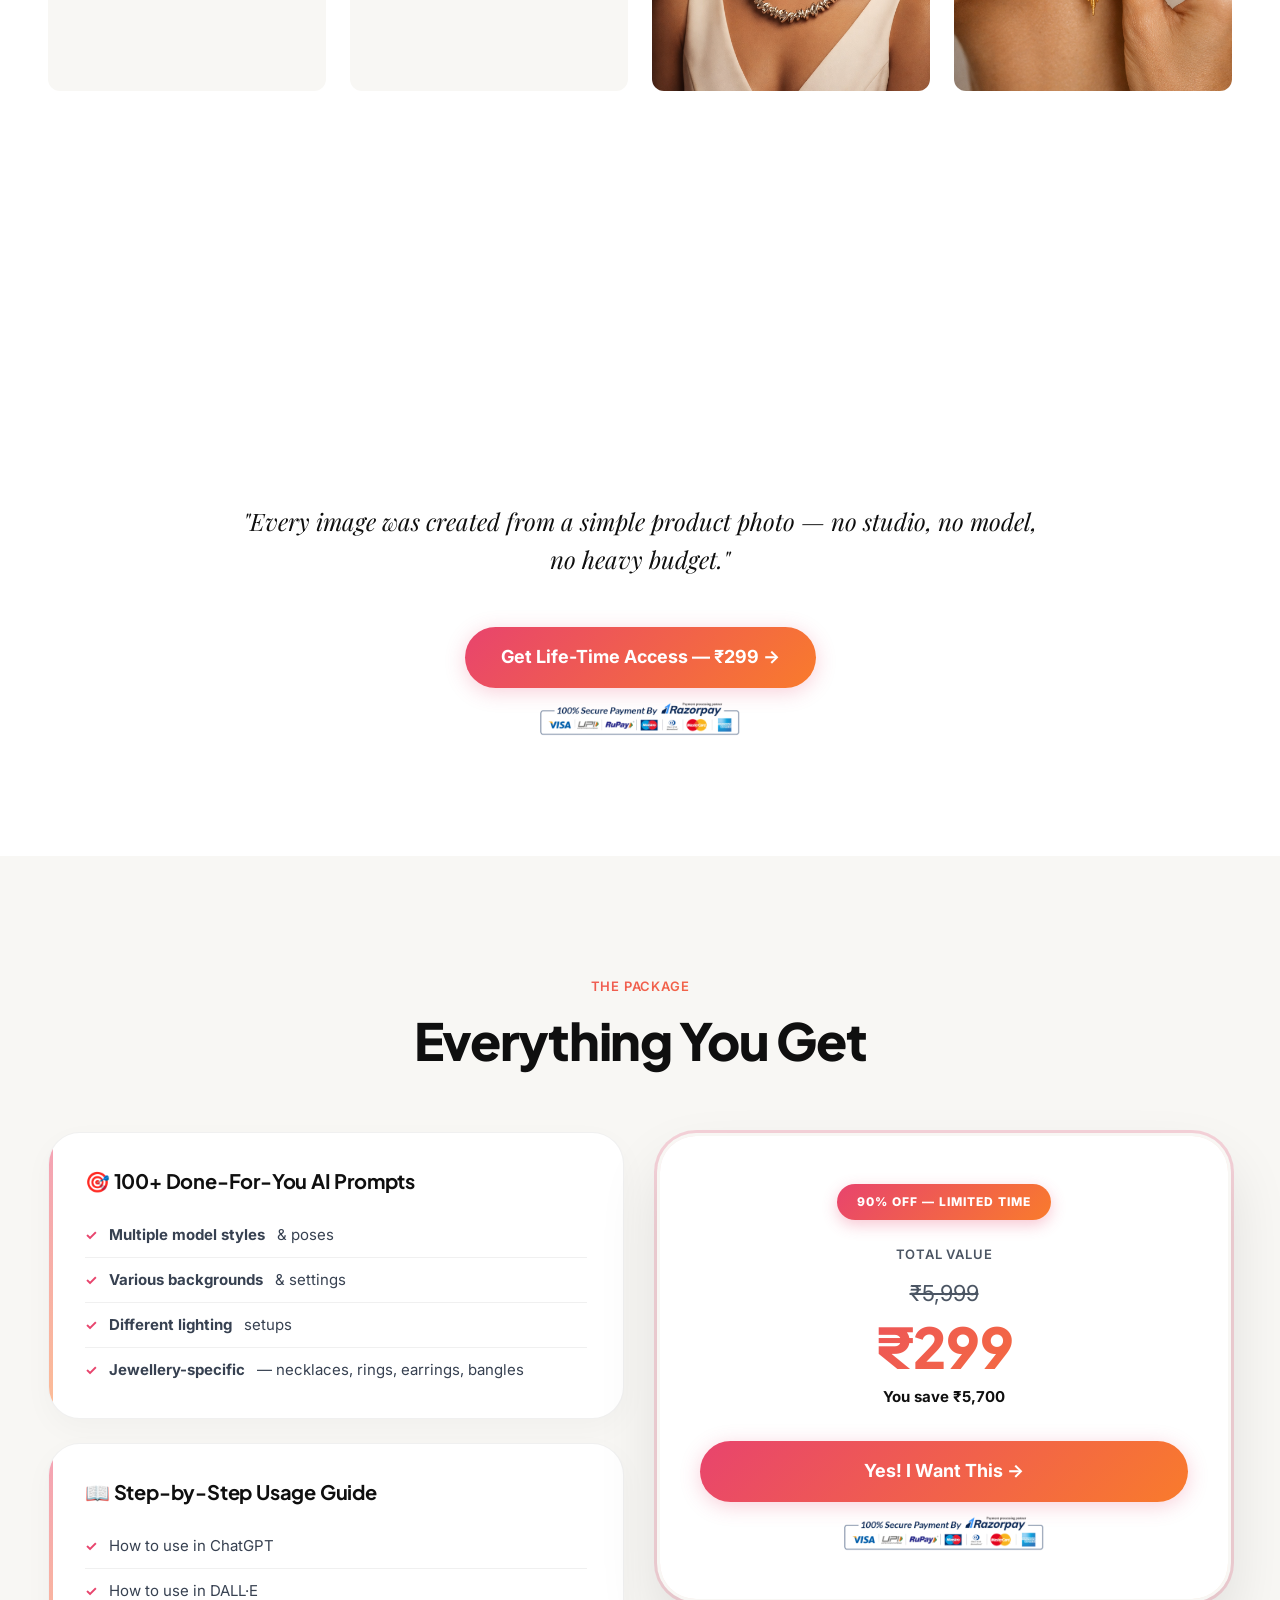
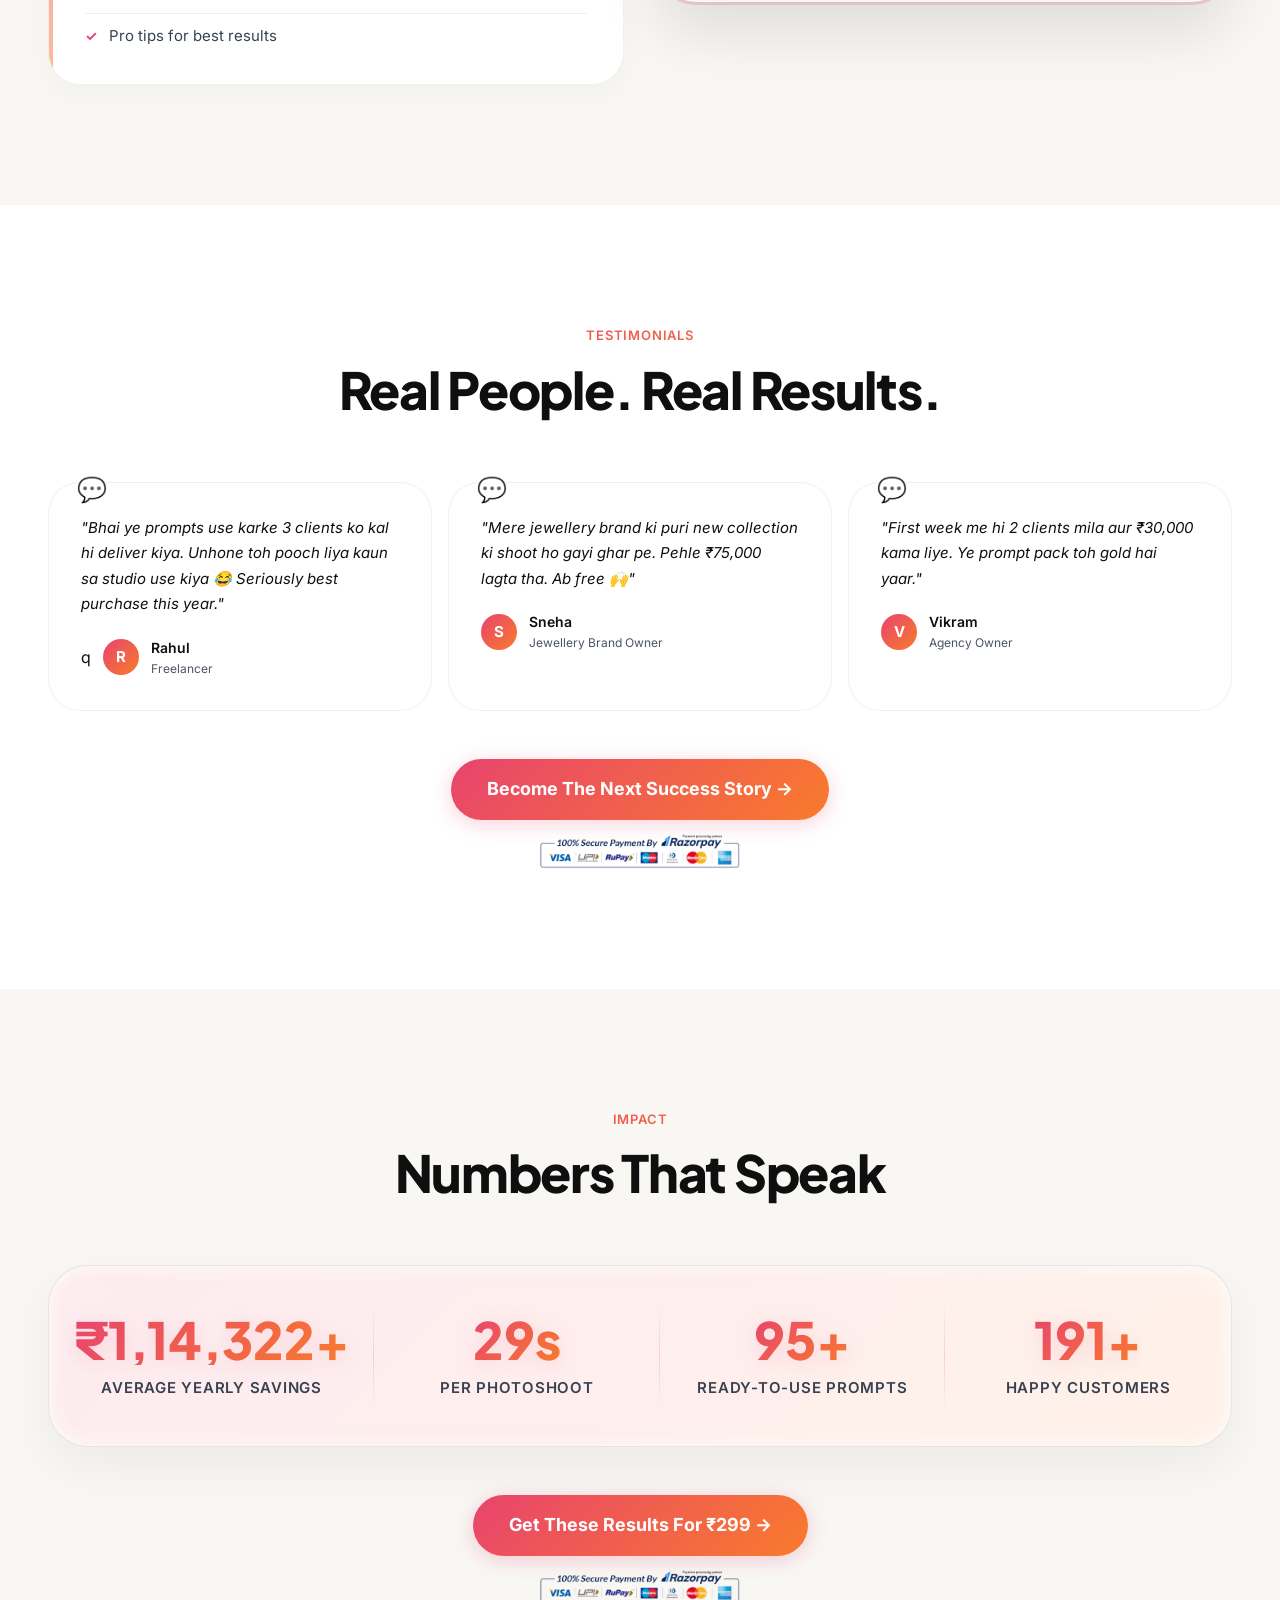
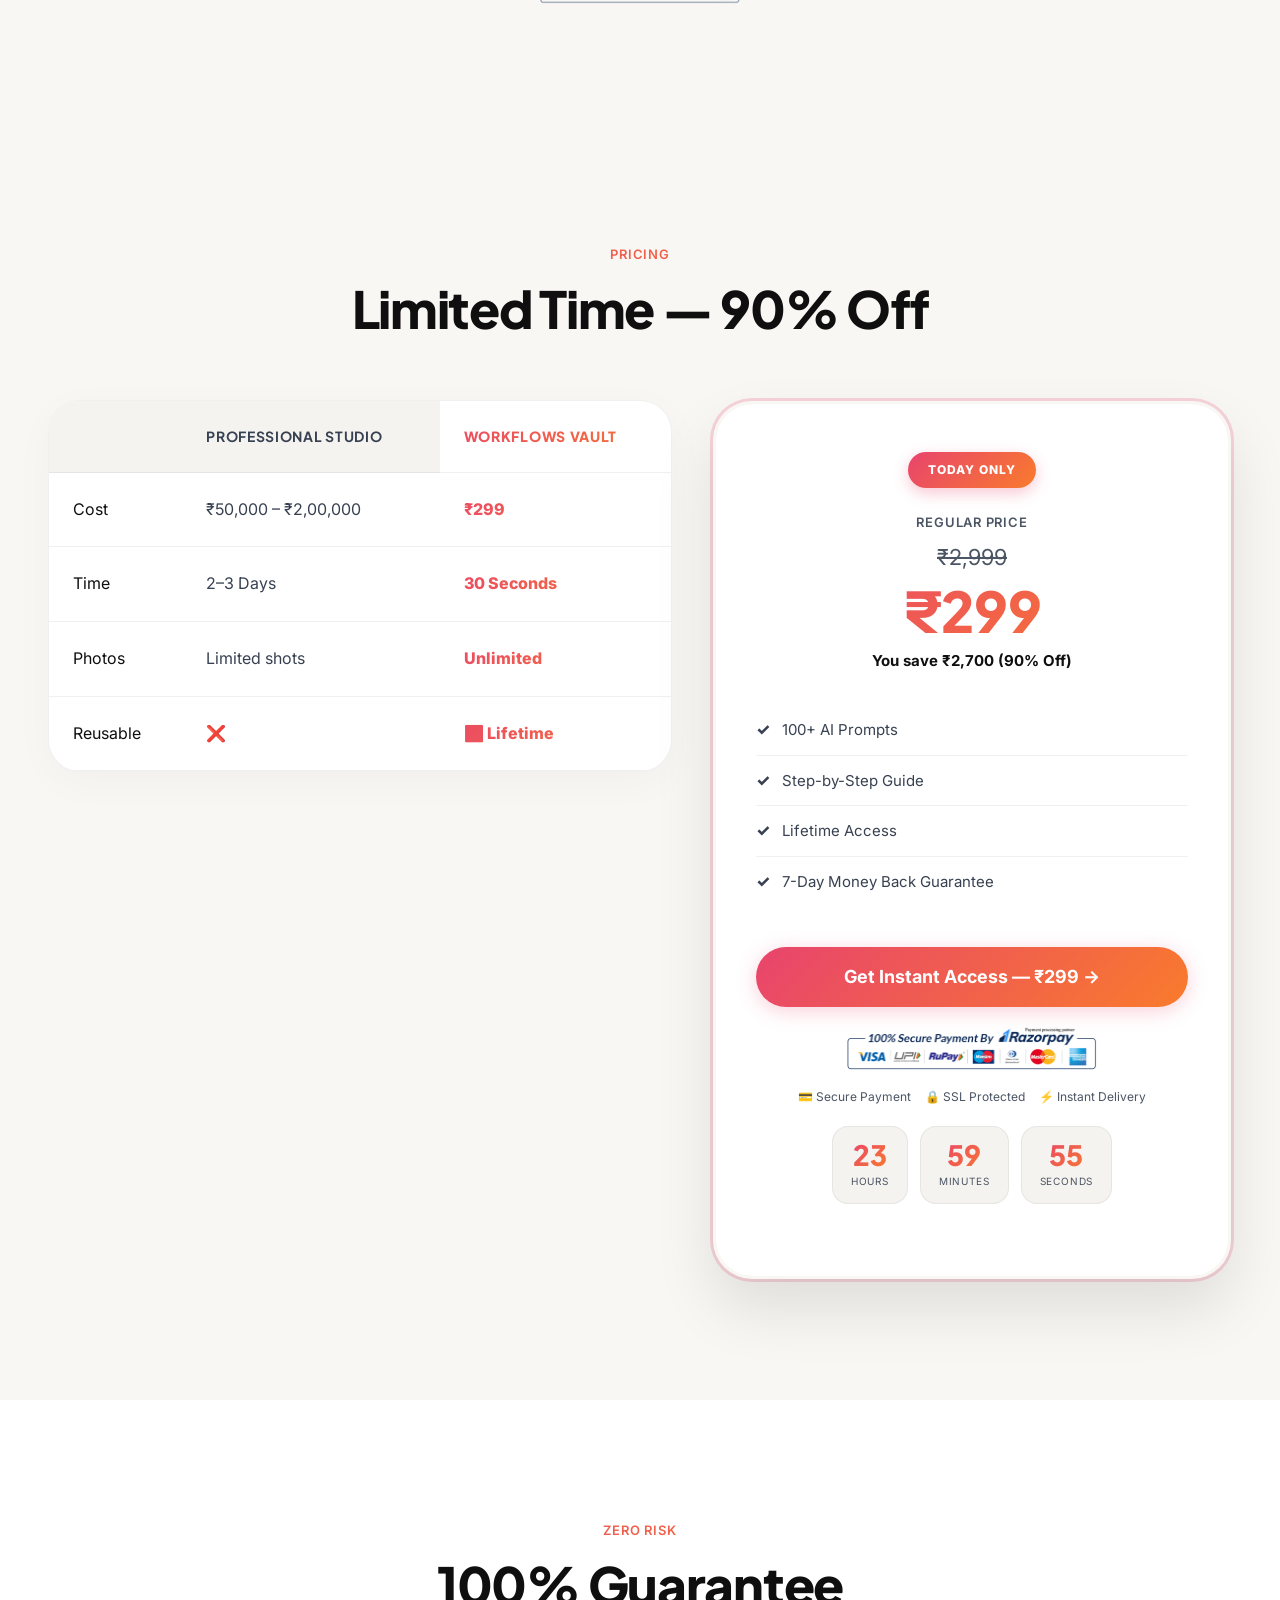
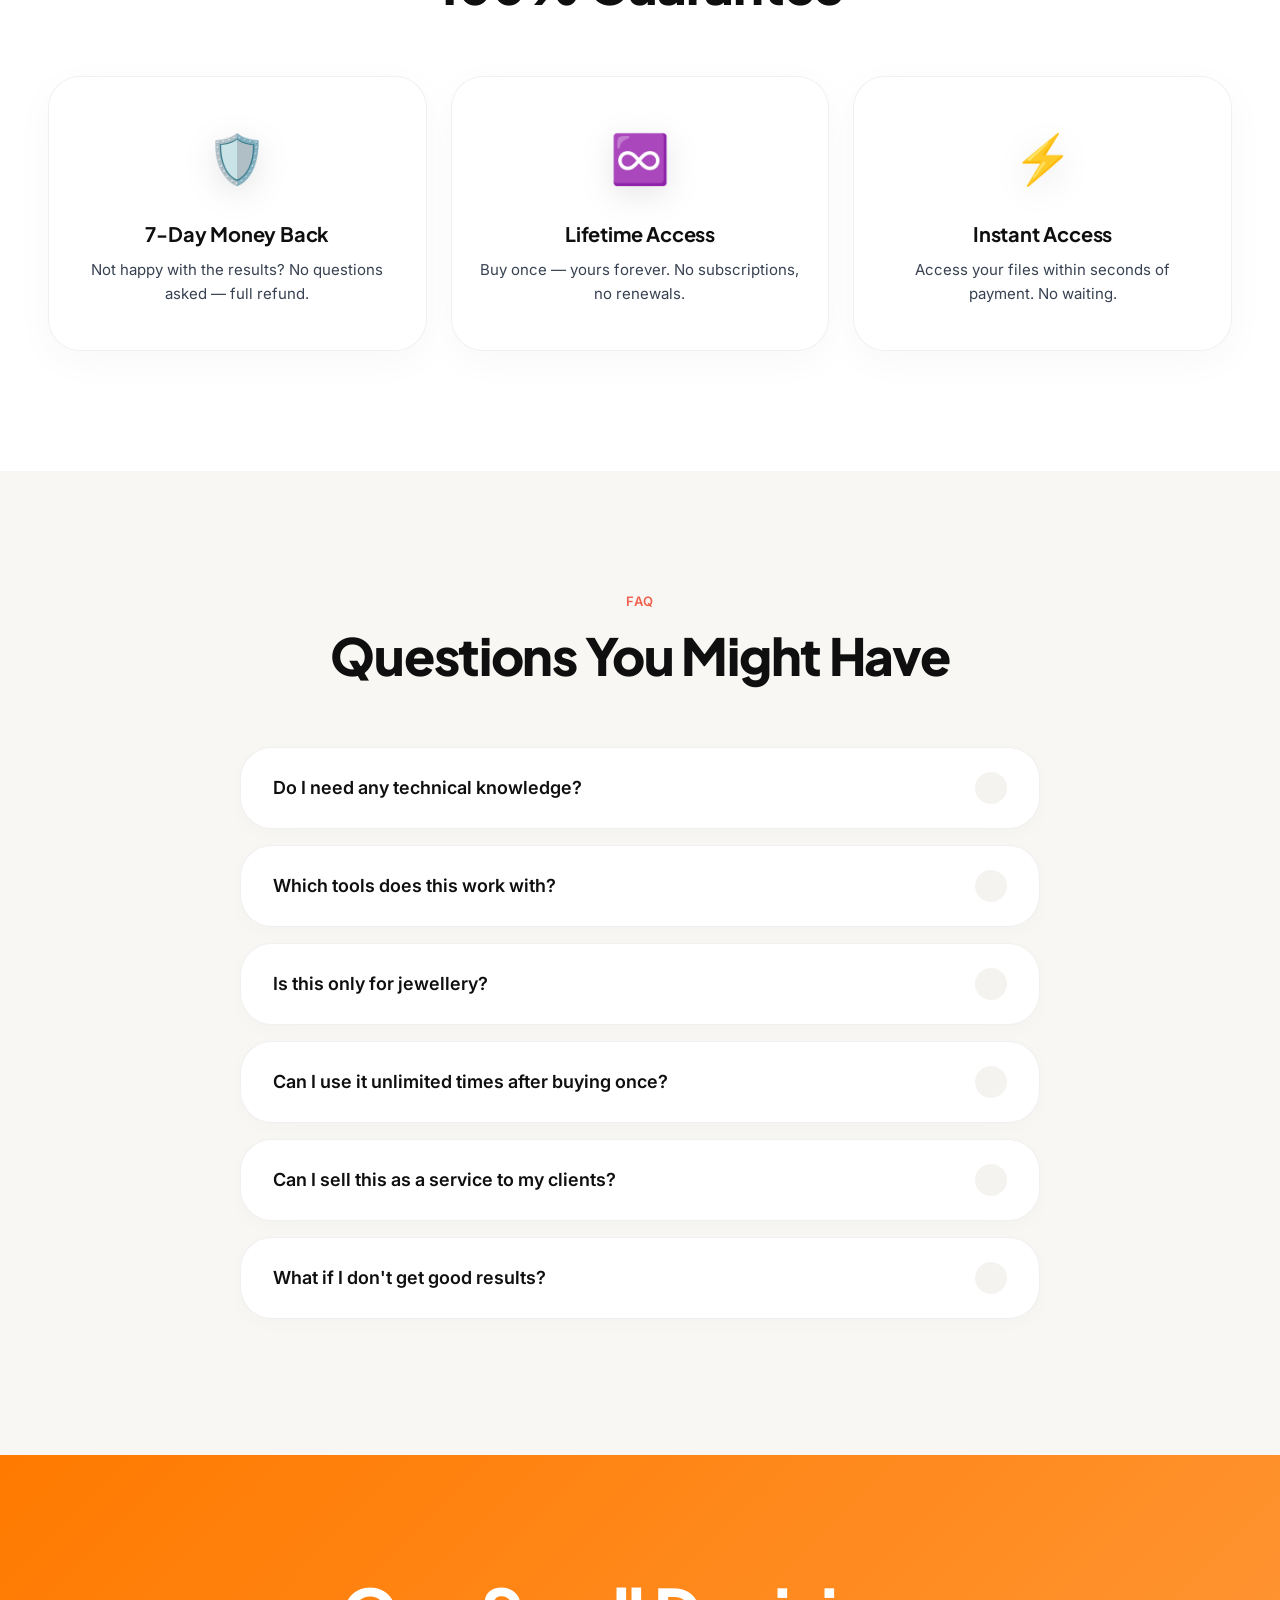
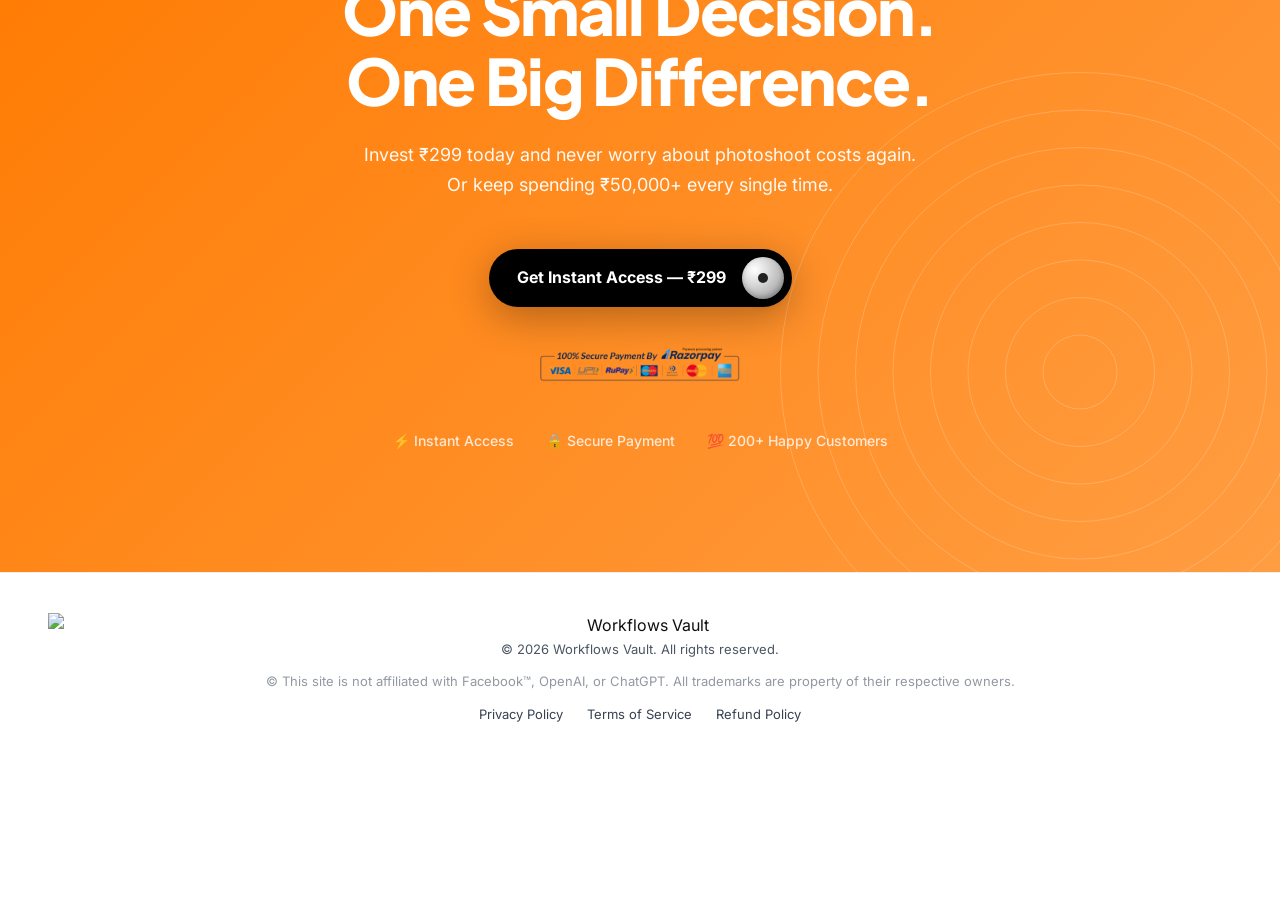
==== commit 06edac5e: "feat: Add thank you and upgrade pages with new image assets, implement a marquee sale banner, remove" ====
--- a/index.html
+++ b/index.html
@@ -4,12 +4,12 @@
 <head>
     <meta charset="UTF-8">
     <meta name="viewport" content="width=device-width, initial-scale=1.0">
-    <title>DFY AI Prompt Pack — Studio-Level Product Photoshoots in Seconds</title>
+    <title>Workflows Vault — Studio-Level Product Photoshoots in Seconds</title>
     <meta name="description"
         content="100+ ready-to-use AI prompts to create premium model photoshoots for any product — in seconds. No studio, no model, no waiting. Just ₹299.">
     <meta name="keywords"
-        content="AI prompts, product photography, jewellery photoshoot, AI model photography, DFY prompts">
-    <meta property="og:title" content="DFY AI Prompt Pack — Studio-Level Photoshoots in Seconds">
+        content="AI prompts, product photography, jewellery photoshoot, AI model photography, Workflows Vault">
+    <meta property="og:title" content="Workflows Vault — Studio-Level Photoshoots in Seconds">
     <meta property="og:description"
         content="Production studios charge ₹50,000-2,00,000 for what you can get here for ₹299. 100+ ready-to-use AI prompts.">
     <meta property="og:type" content="website">
@@ -18,23 +18,43 @@
 
 <body>
 
-    <!-- === LOADING SCREEN === -->
-    <div class="loader">
-        <div class="loader-inner">
-            <div class="loader-text">DFY PROMPTS</div>
-            <div class="loader-bar"></div>
-        </div>
-    </div>
-
-    <!-- === SALE BANNER === -->
+
     <div class="sale-banner" id="top">
-        <strong></strong>LIMITED TIME SALE</strong> — 90% Off. Grab it before it's gone <span class="emoji">🔥</span>
+        <div class="marquee-content">
+            <div class="marquee-item">
+                <strong>LIMITED TIME SALE</strong> — 90% Off. Grab it before it's gone <span class="emoji">🔥</span>
+            </div>
+            <div class="marquee-item">
+                <strong>LIMITED TIME SALE</strong> — 90% Off. Grab it before it's gone <span class="emoji">🔥</span>
+            </div>
+            <div class="marquee-item">
+                <strong>LIMITED TIME SALE</strong> — 90% Off. Grab it before it's gone <span class="emoji">🔥</span>
+            </div>
+            <div class="marquee-item">
+                <strong>LIMITED TIME SALE</strong> — 90% Off. Grab it before it's gone <span class="emoji">🔥</span>
+            </div>
+            <!-- Duplicated for seamless loop -->
+            <div class="marquee-item">
+                <strong>LIMITED TIME SALE</strong> — 90% Off. Grab it before it's gone <span class="emoji">🔥</span>
+            </div>
+            <div class="marquee-item">
+                <strong>LIMITED TIME SALE</strong> — 90% Off. Grab it before it's gone <span class="emoji">🔥</span>
+            </div>
+            <div class="marquee-item">
+                <strong>LIMITED TIME SALE</strong> — 90% Off. Grab it before it's gone <span class="emoji">🔥</span>
+            </div>
+            <div class="marquee-item">
+                <strong>LIMITED TIME SALE</strong> — 90% Off. Grab it before it's gone <span class="emoji">🔥</span>
+            </div>
+        </div>
     </div>
 
     <!-- === NAVIGATION === -->
     <nav class="nav">
         <div class="nav-inner">
-            <a href="#top" class="nav-logo">DFY<span>.</span></a>
+            <a href="#top" class="nav-logo">
+                <img src="images/Logo.png" alt="Workflows Vault" class="nav-logo-img">
+            </a>
 
             <div class="nav-links">
                 <a href="#before-after">Before/After</a>
@@ -46,7 +66,7 @@
                 <a href="#whats-inside">What's Inside</a>
             </div>
 
-            <a href="#pricing" class="nav-cta">Get Access — ₹299 →</a>
+            <a href="#pricing" class="nav-cta">Get Instant Access — ₹299 →</a>
         </div>
     </nav>
 
@@ -78,50 +98,51 @@
                         <strong>No studio</strong>. <strong>No model</strong>. <strong>No waiting</strong>.
                     </p>
                     <div class="hero-cta-wrap">
-                        <a href="#pricing" class="btn-primary">Get Instant Access — ₹299 →</a>
+                        <a href="https://rzp.io/rzp/0pQzrsTY" class="btn-primary">Get Instant Access — ₹299 →</a>
                         <span class="btn-sub">Instant Download • One-Time Payment • Lifetime Access</span>
-                        <img src="images/razorpay-secure.png" alt="Secure Payment" class="c hero-trust-badge">
+                        <img src="images/razorpay-secure.png" alt="Secure Payment" class="hero-trust-badge">
                     </div>
                 </div>
 
                 <!-- Background Falling Grid -->
                 <!-- Background Falling Grid -->
                 <div class="hero-falling-grid">
-                    <!-- Pair 1: Green Snake Necklace -->
+                    <!-- Pair 1: New High Quality Set 1 -->
                     <div class="grid-col col-1 mobile-hide">
-                        <img src="images/ChatGPT Image Feb 5, 2026, 09_38_29 PM.png" alt="Model Result 1">
+                        <img src="images/after-1.jpeg" alt="Model Result 1">
                     </div>
                     <div class="grid-col col-2">
-                        <img src="images/WhatsApp Image 2026-02-09 at 11.09.18 AM.jpeg" alt="Product 1">
-                        <img src="images/after 2.png" alt="Model Result 2">
-                    </div>
-
-                    <!-- Pair 2: Silver Twisted Necklace -->
+                        <img src="images/before-1.jpeg" alt="Product 1">
+                        <img src="images/after-2.jpeg" alt="Model Result 2">
+                    </div>
+
+                    <!-- Pair 2: New High Quality Set 2 -->
                     <div class="grid-col col-3">
-                        <img src="images/Gemini_Generated_Image_7oxxd77oxxd77oxx.png" alt="Model Result 3">
-                        <img src="images/WhatsApp Image 2026-02-09 at 11.09.19 AM (3).jpeg" alt="Product 2">
+                        <img src="images/after-3.jpeg" alt="Model Result 3">
+                        <img src="images/before-2.jpeg" alt="Product 2">
                     </div>
                     <div class="grid-col col-4 mobile-hide">
-                        <img src="images/after 3.jpeg" alt="Model Result 4">
-                    </div>
-
-                    <!-- Pair 3: Golden Beaded Necklace -->
+                        <img src="images/after-4.jpeg" alt="Model Result 4">
+                    </div>
+
+                    <!-- Pair 3: New High Quality Set 3 -->
                     <div class="grid-col col-5">
-                        <img src="images/ChatGPT Image Feb 5, 2026, 09_51_37 PM.png" alt="Model Result 5">
-                        <img src="images/WhatsApp Image 2026-02-09 at 11.09.18 AM (3).jpeg" alt="Product 3">
+                        <img src="images/after-5.jpeg" alt="Model Result 5">
+                        <img src="images/before-3.jpeg" alt="Product 3">
                     </div>
 
                     <div class="grid-col col-6 mobile-hide">
-                        <img src="images/ChatGPT Image Feb 5, 2026, 07_44_33 PM.png" alt="Model Result 6">
-                        <img src="images/after 2.png" alt="Model Result 7">
+                        <img src="images/after.jpeg" alt="Model Result 6">
+                        <img src="images/before.jpeg" alt="Model Result 7">
                     </div>
                     <div class="grid-col col-7 mobile-hide">
-                        <img src="images/after 3.jpeg" alt="Model Result 8">
-                    </div>
-                </div>
-
-
-            </div>
+                        <img src="images/Gemini_Generated_Image_7oxxd77oxxd77oxx.png" alt="Model Result 8">
+                    </div>
+                </div>
+            </div>
+
+
+        </div>
         </div>
     </section>
 
@@ -174,7 +195,7 @@
                         <div class="polaroid p-before">
                             <div class="polaroid-tape"></div>
                             <div class="polaroid-img-wrap">
-                                <img src="images/before 3.jpeg" alt="Before" class="img-grayscale">
+                                <img src="images/before-2.jpeg" alt="Before">
                             </div>
                             <div class="polaroid-text">before</div>
                         </div>
@@ -191,18 +212,19 @@
                         <div class="polaroid p-after">
                             <div class="polaroid-tape"></div>
                             <div class="polaroid-img-wrap">
-                                <img src="images/after 3.jpeg" alt="After">
+                                <img src="images/after-2.jpeg" alt="After">
                             </div>
                             <div class="polaroid-text">after</div>
                         </div>
                     </div>
-                    <p class="ba-caption"><strong>Simple ring photo</strong> → <strong>Premium close-up</strong> in
+                    <p class="ba-caption"><strong>Close-up product photo</strong> → <strong>Magazine-ready model
+                            shoot</strong> in
                         <strong>30 seconds</strong>
                     </p>
                 </div>
             </div>
             <div style="text-align:center; margin-top:48px;" class="reveal">
-                <a href="#pricing" class="btn-primary">Get Instant Access — ₹299 →</a>
+                <a href="https://rzp.io/rzp/0pQzrsTY" class="btn-primary">Get Instant Access — ₹299 →</a>
                 <img src="images/razorpay-secure.png" alt="Secure Payment" class="btn-trust-badge">
             </div>
         </div>
@@ -219,7 +241,7 @@
                         Perfect for <strong>side hustle seekers</strong> needing <strong>zero experience</strong>.</p>
                 </div>
                 <div class="audience-header-cta">
-                    <a href="#pricing" class="btn-primary">Get Access Now</a>
+                    <a href="https://rzp.io/rzp/0pQzrsTY" class="btn-primary">Get Access Now</a>
                     <img src="images/razorpay-secure.png" alt="Secure Payment" class="btn-trust-badge"
                         style="margin-top: 10px; max-width: 140px;">
                 </div>
@@ -237,7 +259,7 @@
                     <h3>Jewellery Brand Owners</h3>
                     <p>Stop booking <strong>expensive studios</strong> for every collection. Create <strong>unlimited
                             photoshoots</strong> from home.</p>
-                    <a href="#pricing" class="card-cta">Join Now</a>
+                    <a href="https://rzp.io/rzp/0pQzrsTY" class="card-cta">Join Now</a>
                 </div>
 
                 <div class="audience-card">
@@ -253,7 +275,7 @@
                     </span>
                     <h3>Freelancers & Agencies</h3>
                     <p>Offer premium AI model photoshoot services. Charge ₹15,000–30,000 per client.</p>
-                    <a href="#pricing" class="card-cta">Join Now</a>
+                    <a href="https://rzp.io/rzp/0pQzrsTY" class="card-cta">Join Now</a>
                 </div>
 
                 <div class="audience-card">
@@ -266,7 +288,7 @@
                     </span>
                     <h3>Digital Marketers</h3>
                     <p>Deliver high-quality product visuals for clients in minutes — not days.</p>
-                    <a href="#pricing" class="card-cta">Join Now</a>
+                    <a href="https://rzp.io/rzp/0pQzrsTY" class="card-cta">Join Now</a>
                 </div>
 
                 <div class="audience-card">
@@ -278,7 +300,7 @@
                     </span>
                     <h3>Content Creators</h3>
                     <p>Create stunning product photos for your social media feed at zero cost.</p>
-                    <a href="#pricing" class="card-cta">Join Now</a>
+                    <a href="https://rzp.io/rzp/0pQzrsTY" class="card-cta">Join Now</a>
                 </div>
             </div>
         </div>
@@ -321,9 +343,10 @@
                     </div>
                 </div>
 
-                <!-- Right Side: The DFY Way (Positive) -->
+                <!-- Right Side: The Workflows Vault Way (Positive) -->
                 <div class="minimal-col dfy-way">
-                    <h3 class="minimal-col-title text-primary">The DFY Way <span class="badge-active">With Prompt
+                    <h3 class="minimal-col-title text-primary">The Workflows Vault Way <span class="badge-active">With
+                            Prompt
                             Pack</span></h3>
 
                     <div class="minimal-item active">
@@ -357,7 +380,7 @@
             </div>
 
             <div style="text-align:center; margin-top:48px;" class="reveal">
-                <a href="#pricing" class="btn-primary">Start Creating for ₹299 →</a>
+                <a href="https://rzp.io/rzp/0pQzrsTY" class="btn-primary">Start Creating for ₹299 →</a>
                 <img src="images/razorpay-secure.png" alt="Secure Payment" class="btn-trust-badge">
             </div>
         </div>
@@ -398,7 +421,7 @@
                         <div class="diff-item positive">
                             <span class="diff-icon">✅</span>
                             <div>
-                                <h4>Our DFY Prompt Pack</h4>
+                                <h4>Our Workflows Vault</h4>
                                 <p><strong>Battle-tested</strong> over months. Specifically built for <strong>product
                                         photography</strong>. <strong>Consistent premium results</strong> every single
                                     time.</p>
@@ -417,7 +440,7 @@
             </div>
 
             <div style="text-align:center; margin-top:48px;" class="reveal">
-                <a href="#pricing" class="btn-primary">Get The DFY Prompt Pack →</a>
+                <a href="https://rzp.io/rzp/0pQzrsTY" class="btn-primary">Get The Workflows Vault →</a>
                 <img src="images/razorpay-secure.png" alt="Secure Payment" class="btn-trust-badge">
             </div>
         </div>
@@ -433,7 +456,7 @@
             <div class="steps-grid stagger">
                 <div class="step-card">
                     <div class="step-number">01</div>
-                    <h3>Download</h3>
+                    <h3>Get Started</h3>
                     <p>Get instant access to your prompt pack right after payment. No waiting.</p>
                 </div>
                 <div class="step-card">
@@ -444,15 +467,15 @@
                 <div class="step-card">
                     <div class="step-number">03</div>
                     <h3>Done</h3>
-                    <p><strong>Studio-level model photoshoot</strong> ready in <strong>seconds</strong>. Download and
-                        use anywhere.</p>
+                    <p><strong>Studio-level model photoshoot</strong> ready in <strong>seconds</strong>. Results ready
+                        instantly.</p>
                 </div>
             </div>
             <div style="text-align:center; margin-top:48px;" class="reveal">
                 <span class="step-time">⏰ Average time per photo: 30 seconds</span>
             </div>
             <div style="text-align:center; margin-top:24px;" class="reveal">
-                <a href="#pricing" class="btn-primary">Download & Start Now →</a>
+                <a href="https://rzp.io/rzp/0pQzrsTY" class="btn-primary">Get Instant Access — ₹299 →</a>
                 <img src="images/razorpay-secure.png" alt="Secure Payment" class="btn-trust-badge">
             </div>
         </div>
@@ -466,22 +489,23 @@
                 <h2>See the Quality for Yourself</h2>
             </div>
             <div class="gallery-grid stagger">
+                <div class="gallery-item"><img src="images/after-1.jpeg" alt="Workflows Vault Result"></div>
+                <div class="gallery-item"><img src="images/after-2.jpeg" alt="Workflows Vault Result"></div>
+                <div class="gallery-item"><img src="images/after-3.jpeg" alt="Workflows Vault Result"></div>
+                <div class="gallery-item"><img src="images/after-4.jpeg" alt="Workflows Vault Result"></div>
+                <div class="gallery-item"><img src="images/after-5.jpeg" alt="Workflows Vault Result"></div>
+                <div class="gallery-item"><img src="images/necklace.webp" alt="Workflows Vault Result"></div>
+                <div class="gallery-item"><img src="images/after 2.png" alt="Workflows Vault Result"></div>
                 <div class="gallery-item"><img src="images/ChatGPT Image Feb 5, 2026, 09_38_29 PM.png"
-                        alt="AI photoshoot"></div>
+                        alt="Workflows Vault Result"></div>
                 <div class="gallery-item"><img src="images/ChatGPT Image Feb 5, 2026, 09_51_37 PM.png"
-                        alt="AI photoshoot"></div>
-                <div class="gallery-item"><img src="images/Gemini_Generated_Image_7oxxd77oxxd77oxx.png"
-                        alt="AI photoshoot"></div>
-                <div class="gallery-item"><img src="images/ChatGPT Image Feb 5, 2026, 07_44_33 PM.png"
-                        alt="AI photoshoot"></div>
-                <div class="gallery-item"><img src="images/after 2.png" alt="AI photoshoot"></div>
-                <div class="gallery-item"><img src="images/after 3.jpeg" alt="AI photoshoot"></div>
+                        alt="Workflows Vault Result"></div>
             </div>
             <p class="gallery-note reveal">
                 "Every image was created from a simple product photo — no studio, no model, no heavy budget."
             </p>
             <div style="text-align:center; margin-top:48px;" class="reveal">
-                <a href="#pricing" class="btn-primary">Get Life-Time Access — ₹299 →</a>
+                <a href="https://rzp.io/rzp/0pQzrsTY" class="btn-primary">Get Life-Time Access — ₹299 →</a>
                 <img src="images/razorpay-secure.png" alt="Secure Payment" class="btn-trust-badge">
             </div>
         </div>
@@ -515,14 +539,6 @@
                             <li><span class="check-icon">✓</span> Pro tips for best results</li>
                         </ul>
                     </div>
-                    <div class="inside-feature-group">
-                        <h3>💼 Bonus: Client Pitch Script</h3>
-                        <ul>
-                            <li><span class="check-icon">✓</span> How to sell this as a service</li>
-                            <li><span class="check-icon">✓</span> Pricing guide — what to charge</li>
-                            <li><span class="check-icon">✓</span> Sample proposal template</li>
-                        </ul>
-                    </div>
                 </div>
                 <div class="inside-pricing reveal-right">
                     <div class="pricing-box">
@@ -531,7 +547,8 @@
                         <p class="pricing-original">₹5,999</p>
                         <p class="pricing-current">₹299</p>
                         <p class="pricing-save">You save ₹5,700</p>
-                        <a href="#pricing" class="btn-primary" style="width:100%; justify-content:center;">
+                        <a href="https://rzp.io/rzp/0pQzrsTY" class="btn-primary"
+                            style="width:100%; justify-content:center;">
                             Yes! I Want This →
                         </a>
                         <img src="images/razorpay-secure.png" alt="Secure Payment" class="btn-trust-badge">
@@ -584,7 +601,7 @@
                 </div>
             </div>
             <div style="text-align:center; margin-top:48px;" class="reveal">
-                <a href="#pricing" class="btn-primary">Become The Next Success Story →</a>
+                <a href="https://rzp.io/rzp/0pQzrsTY" class="btn-primary">Become The Next Success Story →</a>
                 <img src="images/razorpay-secure.png" alt="Secure Payment" class="btn-trust-badge">
             </div>
         </div>
@@ -616,45 +633,12 @@
                 </div>
             </div>
             <div style="text-align:center; margin-top:48px;" class="reveal">
-                <a href="#pricing" class="btn-primary">Get These Results For ₹299 →</a>
+                <a href="https://rzp.io/rzp/0pQzrsTY" class="btn-primary">Get These Results For ₹299 →</a>
                 <img src="images/razorpay-secure.png" alt="Secure Payment" class="btn-trust-badge">
             </div>
         </div>
     </section>
 
-    <!-- === BONUSES === -->
-    <section id="bonuses">
-        <div class="container">
-            <div class="section-header reveal">
-                <span class="label label-gradient">Extras</span>
-                <h2>Free Bonuses Today 🎁</h2>
-            </div>
-            <div class="bonus-grid stagger">
-                <div class="bonus-card">
-                    <div class="bonus-free">FREE</div>
-                    <span class="bonus-icon">📘</span>
-                    <h3>Make Money With AI — Beginner's Guide</h3>
-                    <p class="bonus-worth">Worth <span>₹999</span></p>
-                </div>
-                <div class="bonus-card">
-                    <div class="bonus-free">FREE</div>
-                    <span class="bonus-icon">📘</span>
-                    <h3>Freelancer's Client Hunting Playbook</h3>
-                    <p class="bonus-worth">Worth <span>₹1,499</span></p>
-                </div>
-                <div class="bonus-card">
-                    <div class="bonus-free">FREE</div>
-                    <span class="bonus-icon">📘</span>
-                    <h3>Social Media Content Calendar Template</h3>
-                    <p class="bonus-worth">Worth <span>₹799</span></p>
-                </div>
-            </div>
-            <div style="text-align:center; margin-top:48px;" class="reveal">
-                <a href="#pricing" class="btn-primary">Claim Your Free Bonuses →</a>
-                <img src="images/razorpay-secure.png" alt="Secure Payment" class="btn-trust-badge">
-            </div>
-        </div>
-    </section>
 
     <!-- === PRICING SECTION === -->
     <section class="section-alt" id="pricing">
@@ -670,7 +654,7 @@
                             <tr>
                                 <th></th>
                                 <th class="col-studio">Professional Studio</th>
-                                <th class="col-ours">DFY Prompt Pack</th>
+                                <th class="col-ours">Workflows Vault</th>
                             </tr>
                         </thead>
                         <tbody>
@@ -709,8 +693,6 @@
                         <ul class="pricing-features">
                             <li><span class="check">✓</span> 100+ AI Prompts</li>
                             <li><span class="check">✓</span> Step-by-Step Guide</li>
-                            <li><span class="check">✓</span> Client Pitch Script</li>
-                            <li><span class="check">✓</span> 3 Bonus eBooks</li>
                             <li><span class="check">✓</span> Lifetime Access</li>
                             <li><span class="check">✓</span> 7-Day Money Back Guarantee</li>
                         </ul>
@@ -768,7 +750,7 @@
                 </div>
                 <div class="guarantee-card">
                     <span class="guarantee-icon">⚡</span>
-                    <h3>Instant Download</h3>
+                    <h3>Instant Access</h3>
                     <p>Access your files within seconds of payment. No waiting.</p>
                 </div>
             </div>
@@ -865,15 +847,15 @@
                 Or keep spending ₹50,000+ every single time.
             </p>
             <div class="cta-pill-group">
-                <a href="#pricing" class="btn-pill-black">
-                    <span>Yes, I Want This — Download Now</span>
+                <a href="https://rzp.io/rzp/0pQzrsTY" class="btn-pill-black">
+                    <span>Get Instant Access — ₹299</span>
                     <i class="pill-indicator"></i>
                 </a>
                 <img src="images/razorpay-secure.png" alt="Secure Payment" class="btn-trust-badge"
                     style="margin-top: 16px;">
             </div>
             <div class="final-trust">
-                <span>⚡ Instant Download</span>
+                <span>⚡ Instant Access</span>
                 <span>🔒 Secure Payment</span>
                 <span>💯 200+ Happy Customers</span>
             </div>
@@ -883,7 +865,10 @@
     <!-- === FOOTER === -->
     <footer class="footer">
         <div class="container">
-            <p>© 2026 DFY Prompts. All rights reserved.</p>
+            <div class="footer-logo">
+                <img src="images/Logo.png" alt="Workflows Vault" class="footer-logo-img">
+            </div>
+            <p>© 2026 Workflows Vault. All rights reserved.</p>
             <p
                 style="font-size: 13px; opacity: 0.6; margin-top: 12px; max-width: 800px; margin-left: auto; margin-right: auto;">
                 © This site is not affiliated with Facebook™, OpenAI, or ChatGPT. All trademarks are property of their
@@ -900,11 +885,12 @@
     <!-- === STICKY BOTTOM BAR === -->
     <div class="sticky-bar" id="sticky-bar">
         <div class="container sticky-bar-container">
-            <div class="sticky-counter-box" id="sticky-user-count">
-                <span class="pulse-dot"></span>
-                <span class="count-text"><strong id="live-buyer-count">1,245</strong> people have already joined!</span>
-            </div>
-            <a href="#pricing" class="btn-yellow">Download Now</a>
+            <div class="sticky-counter-box" id="sticky-user-count"
+                style="background: rgba(46, 125, 50, 0.1); border-color: #2E7D32;">
+                <span class="pulse-dot" style="background: #4CAF50;"></span>
+                <span class="count-text">Save up to <strong>₹2,00,000</strong> on studio costs!</span>
+            </div>
+            <a href="https://rzp.io/rzp/0pQzrsTY" class="btn-yellow">Get Instant Access</a>
         </div>
     </div>
 
--- a/style.css
+++ b/style.css
@@ -96,73 +96,6 @@
   transition: color var(--duration-fast) ease;
 }
 
-/* === LOADING SCREEN === */
-.loader {
-  position: fixed;
-  top: 0; left: 0;
-  width: 100%; height: 100%;
-  background: var(--bg-primary);
-  display: flex;
-  align-items: center;
-  justify-content: center;
-  z-index: 10000;
-  transition: opacity 0.6s var(--ease-out-expo), visibility 0.6s;
-}
-
-.loader.hidden {
-  opacity: 0;
-  visibility: hidden;
-  pointer-events: none;
-}
-
-.loader-inner { text-align: center; }
-
-.loader-text {
-  font-family: var(--font-display);
-  font-size: clamp(24px, 4vw, 48px);
-  font-weight: 800;
-  background: var(--gradient-main);
-  -webkit-background-clip: text;
-  -webkit-text-fill-color: transparent;
-  background-clip: text;
-  letter-spacing: -0.03em;
-  overflow: hidden;
-}
-
-.loader-text span {
-  display: inline-block;
-  animation: loaderReveal 0.6s var(--ease-out-expo) forwards;
-  opacity: 0;
-  transform: translateY(100%);
-}
-
-@keyframes loaderReveal {
-  to { opacity: 1; transform: translateY(0); }
-}
-
-.loader-bar {
-  width: 120px;
-  height: 3px;
-  background: var(--bg-card-alt);
-  margin: 24px auto 0;
-  border-radius: 2px;
-  overflow: hidden;
-}
-
-.loader-bar::after {
-  content: '';
-  display: block;
-  width: 100%;
-  height: 100%;
-  background: var(--gradient-main);
-  animation: loaderBar 1.2s var(--ease-smooth) forwards;
-  transform-origin: left;
-  transform: scaleX(0);
-}
-
-@keyframes loaderBar {
-  to { transform: scaleX(1); }
-}
 
 /* === LAYOUT === */
 .container {
@@ -309,14 +242,31 @@
 .sale-banner {
   background: var(--bg-dark);
   color: var(--text-white);
-  text-align: center;
-  padding: 10px 20px;
+  padding: 12px 0;
   font-family: var(--font-body);
-  font-size: 13px;
+  font-size: 14px;
   font-weight: 500;
-  letter-spacing: 0.02em;
+  overflow: hidden;
+  white-space: nowrap;
   position: relative;
   z-index: 100;
+}
+
+.marquee-content {
+  display: inline-flex;
+  animation: marquee 40s linear infinite;
+}
+
+.marquee-item {
+  display: inline-flex;
+  align-items: center;
+  gap: 12px;
+  margin-right: 80px;
+}
+
+@keyframes marquee {
+  0% { transform: translateX(0); }
+  100% { transform: translateX(-50%); }
 }
 
 .sale-banner strong {
@@ -430,7 +380,7 @@
 .hero-layout-centered {
   position: relative;
   width: 100%;
-  min-height: 950px; /* Holds the scattered absolute images */
+  min-height: 990px; /* Holds the scattered absolute images */
   display: flex;
   justify-content: center;
 }
@@ -483,6 +433,7 @@
 
 /* Centered Text Content */
 .hero-text-centered {
+  CONTAIN-INTRINSIC-BLOCK-SIZE: AUTO 100PX;
   position: relative;
   z-index: 10;
   max-width: 750px;
@@ -494,8 +445,8 @@
   /* background: rgba(255, 255, 255, 0.4); */
   /* backdrop-filter: blur(10px); */
   padding: 40px;
+  padding-top: 17px;
   border-radius: var(--radius-2xl);
-  margin-top: 20px;
 }
 
 .hero-label {
@@ -641,7 +592,7 @@
   background: var(--gradient-main);
   color: #FFFFFF;
   font-family: var(--font-body);
-  font-size: 12px;
+  font-size: 18px;
   font-weight: 700;
   border: none;
   border-radius: var(--radius-pill);
@@ -2503,28 +2454,28 @@
 /* Trust Badges Styles */
 .trust-badge {
   display: block;
-  max-width: 320px;
+  max-width: 400px;
   height: auto;
-  margin: 16px auto 0;
-  opacity: 0.9;
+  margin: 20px auto 0;
+  opacity: 1;
 }
 
 .hero-trust-badge {
   margin-top: 24px;
-  max-width: 271px;
+  max-width: 320px;
 }
 
 .pricing-trust-badge {
   margin-bottom: 8px;
-  max-width: 200px;
+  max-width: 250px;
 }
 
 .btn-trust-badge {
   display: block;
-  max-width: 180px;
+  max-width: 200px;
   height: auto;
-  margin: 12px auto 0;
-  opacity: 0.9;
+  margin: 14px auto 0;
+  opacity: 1;
 }
 
 @media (max-width: 768px) {
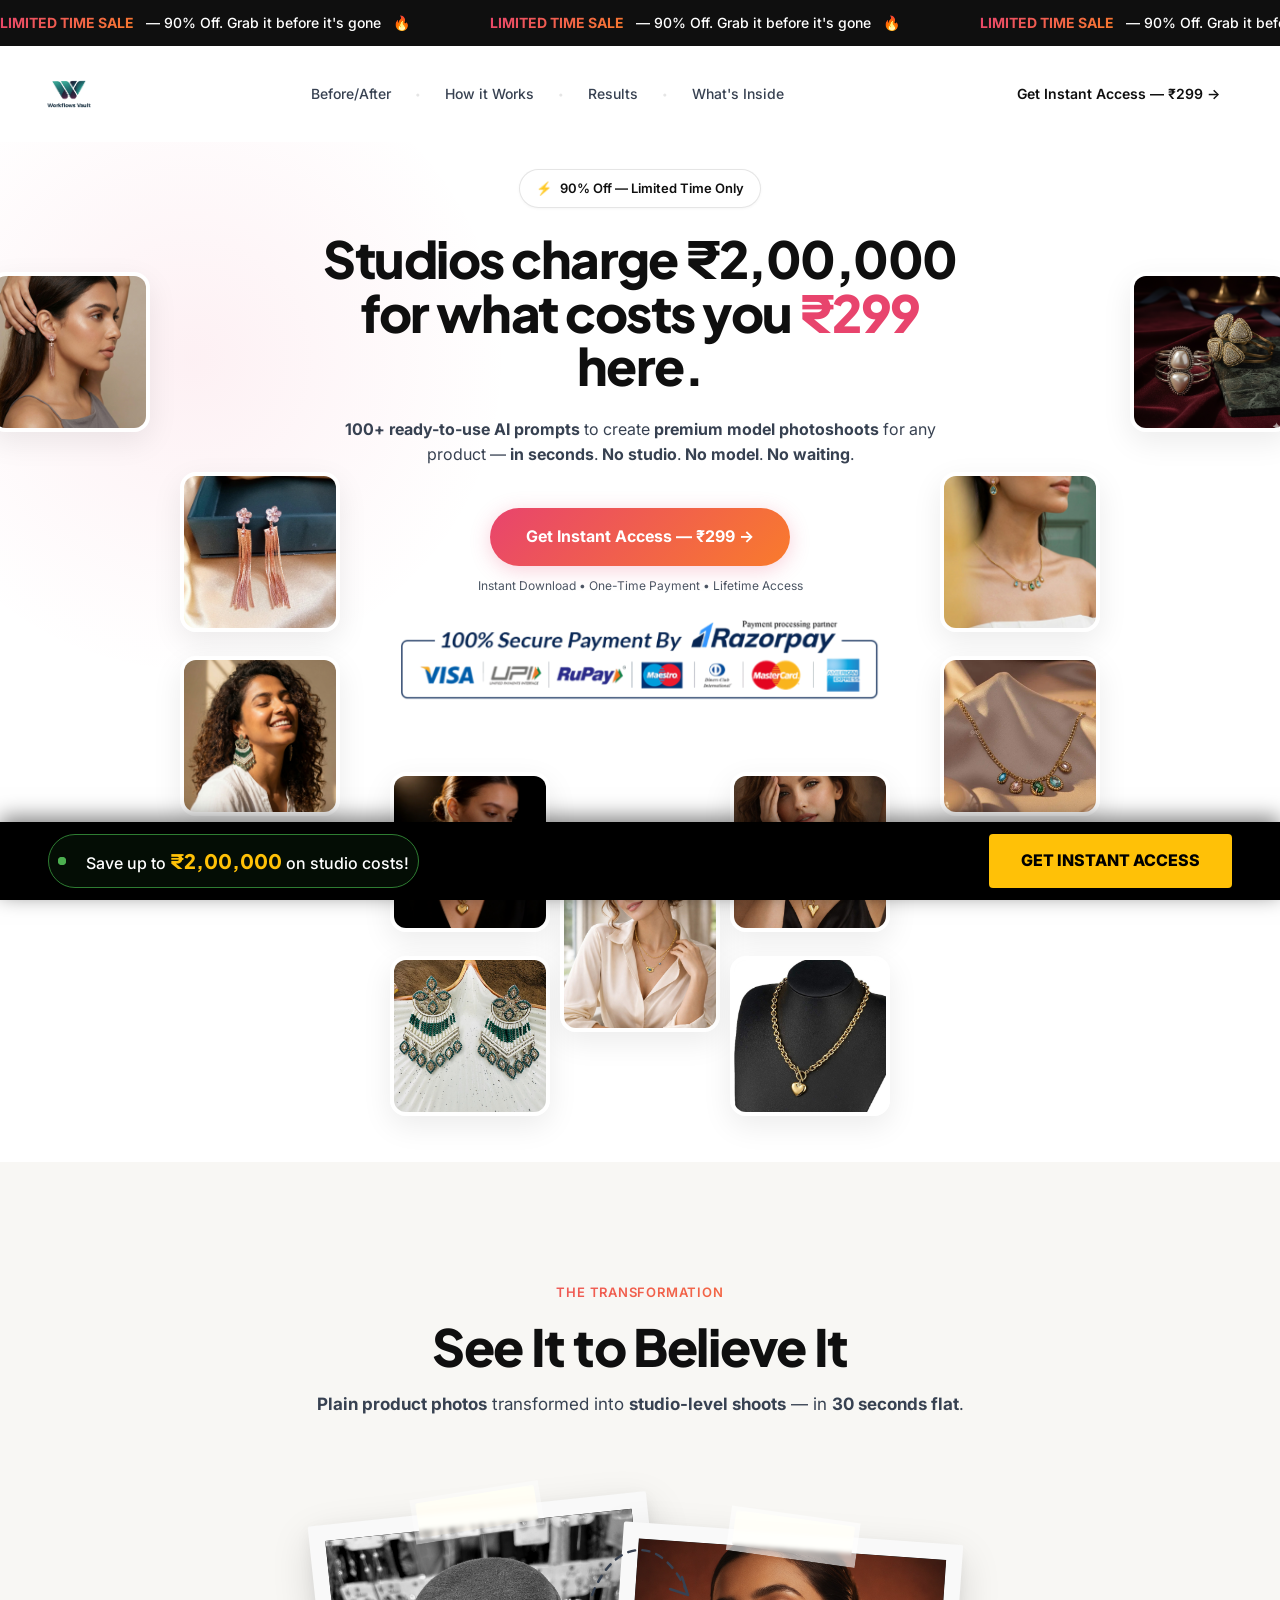
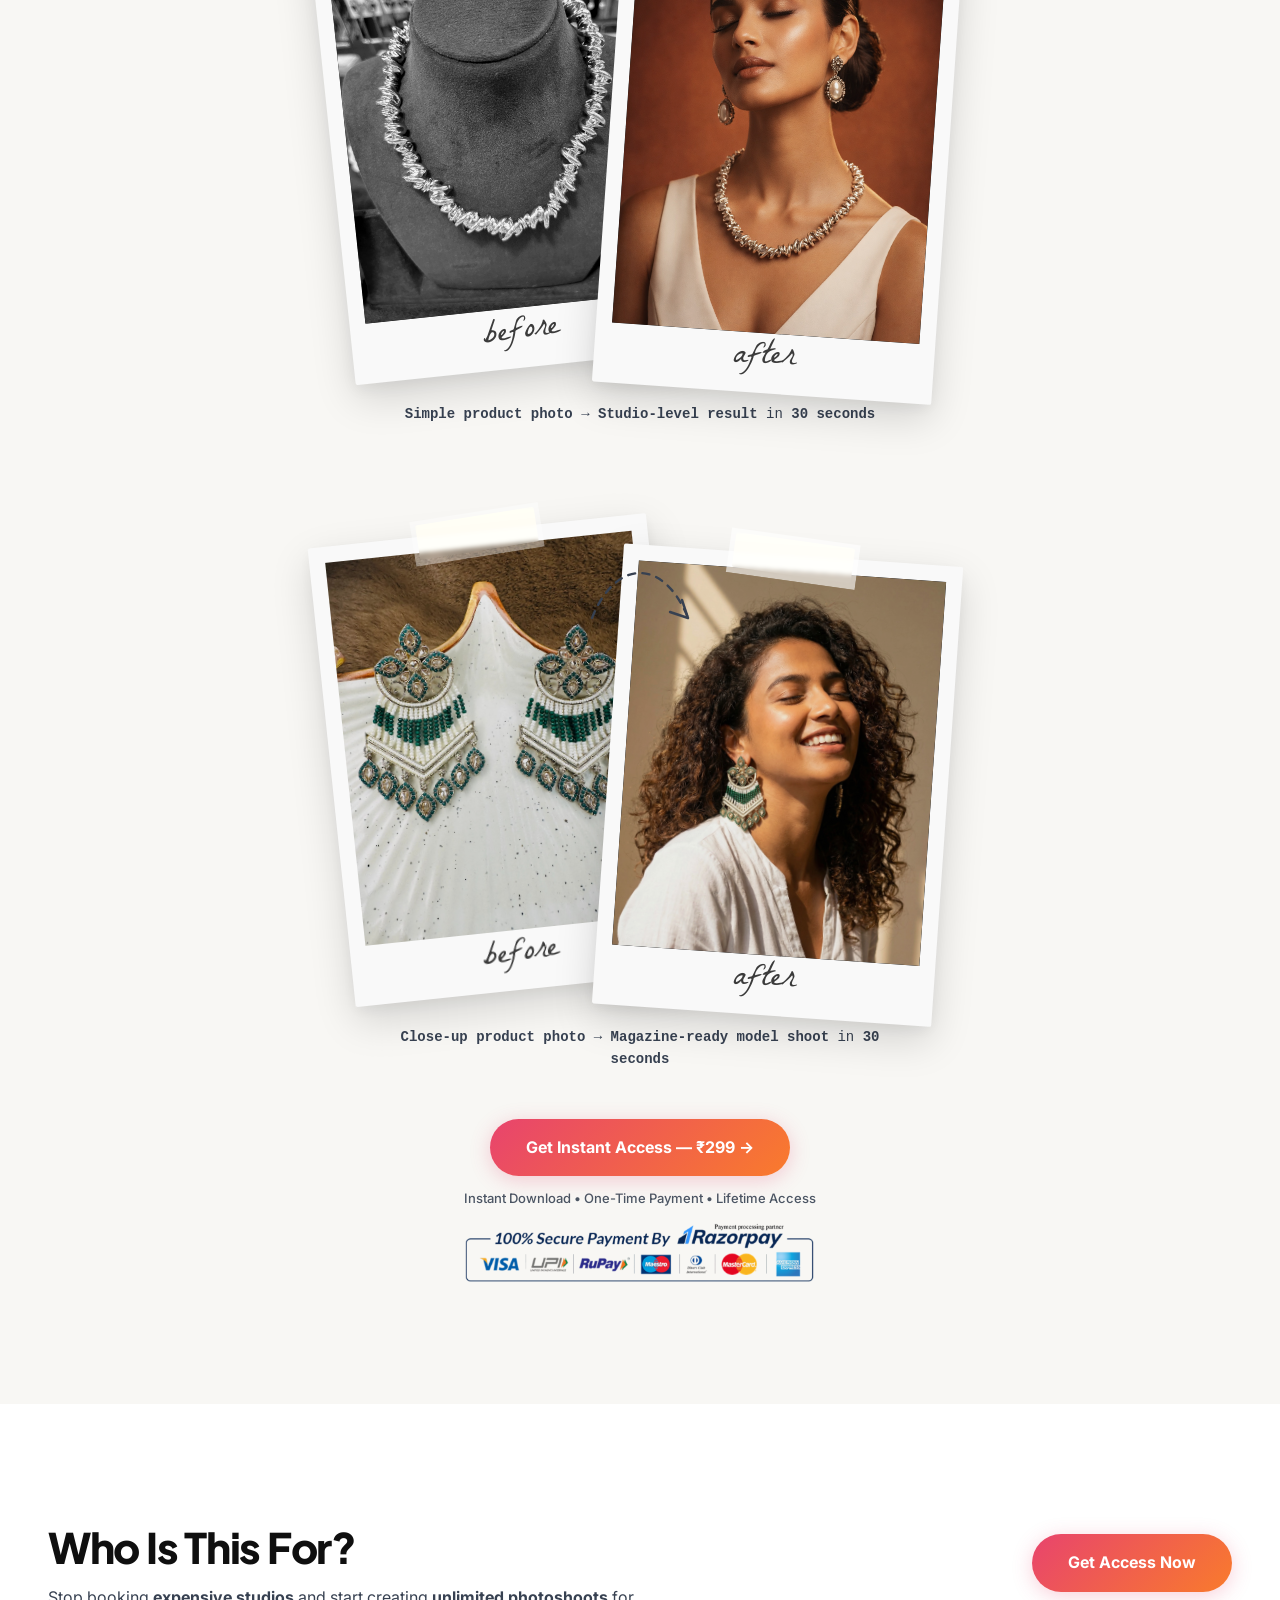
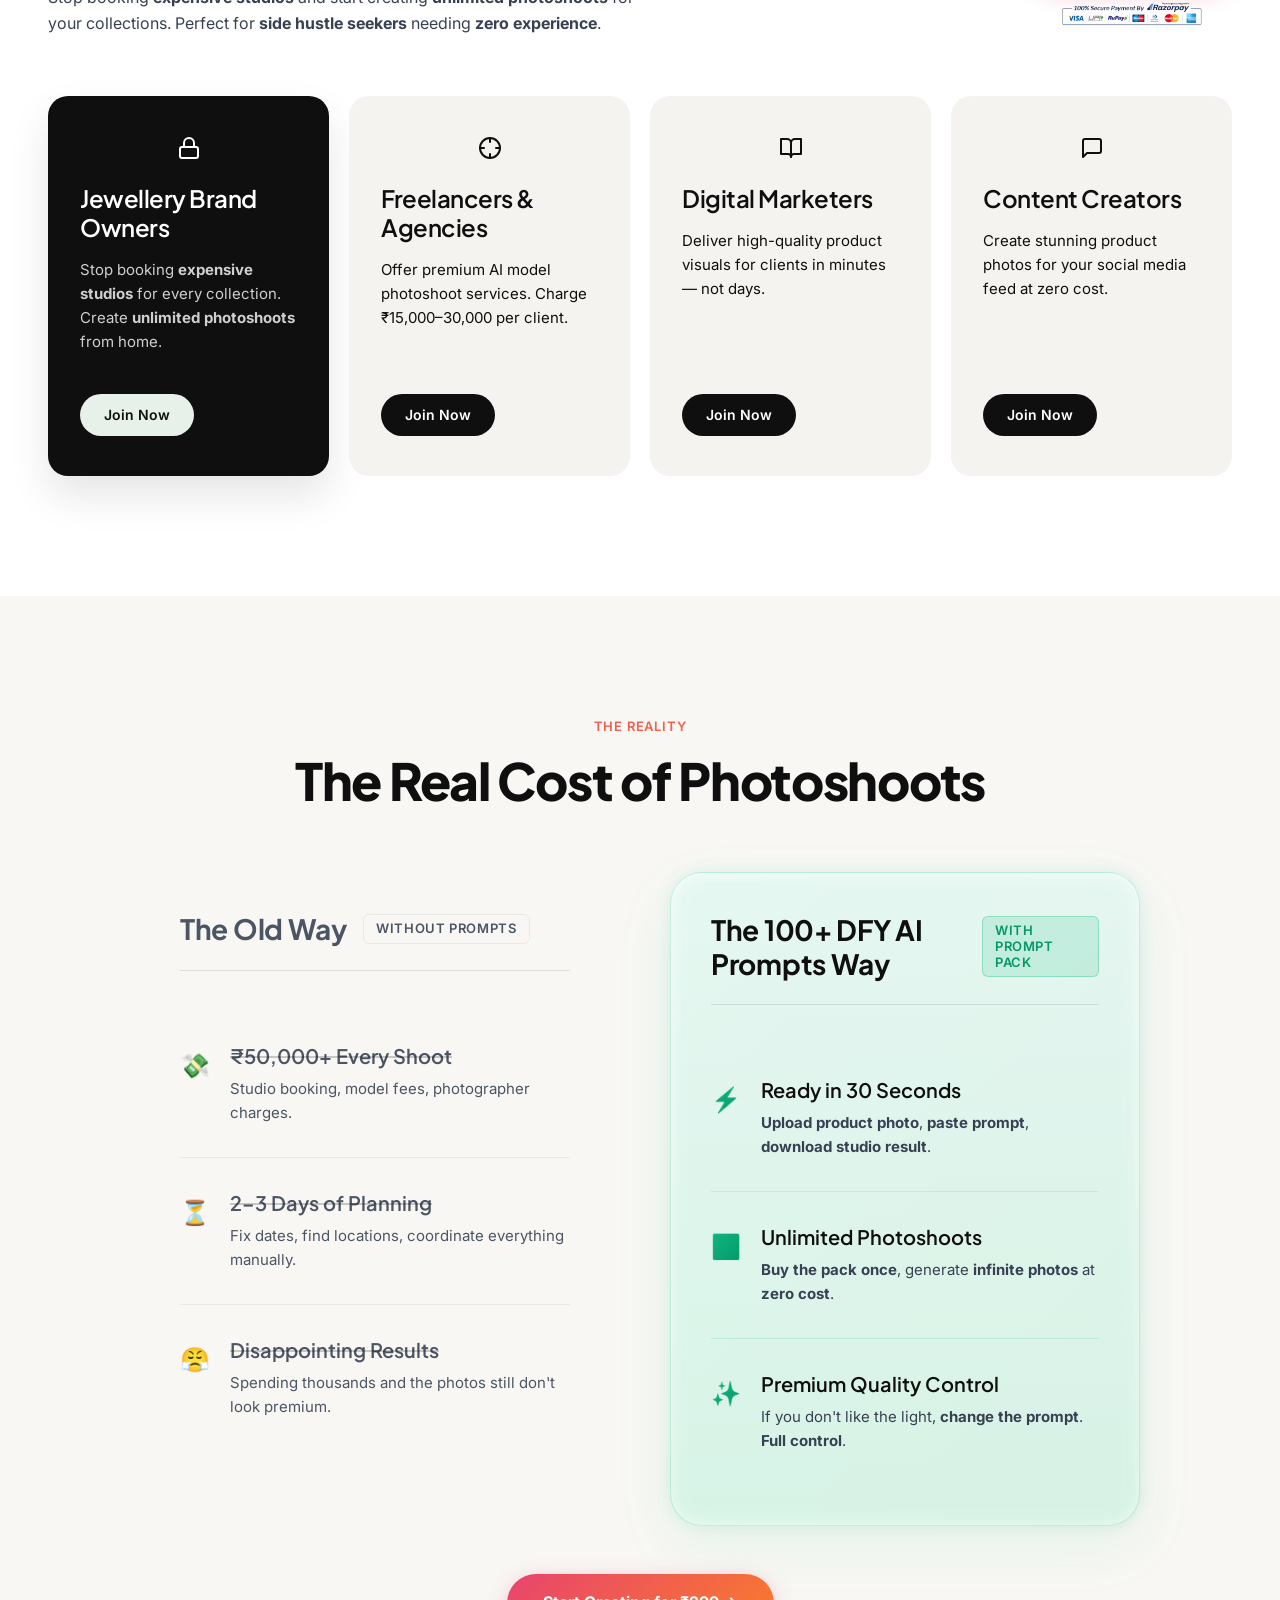
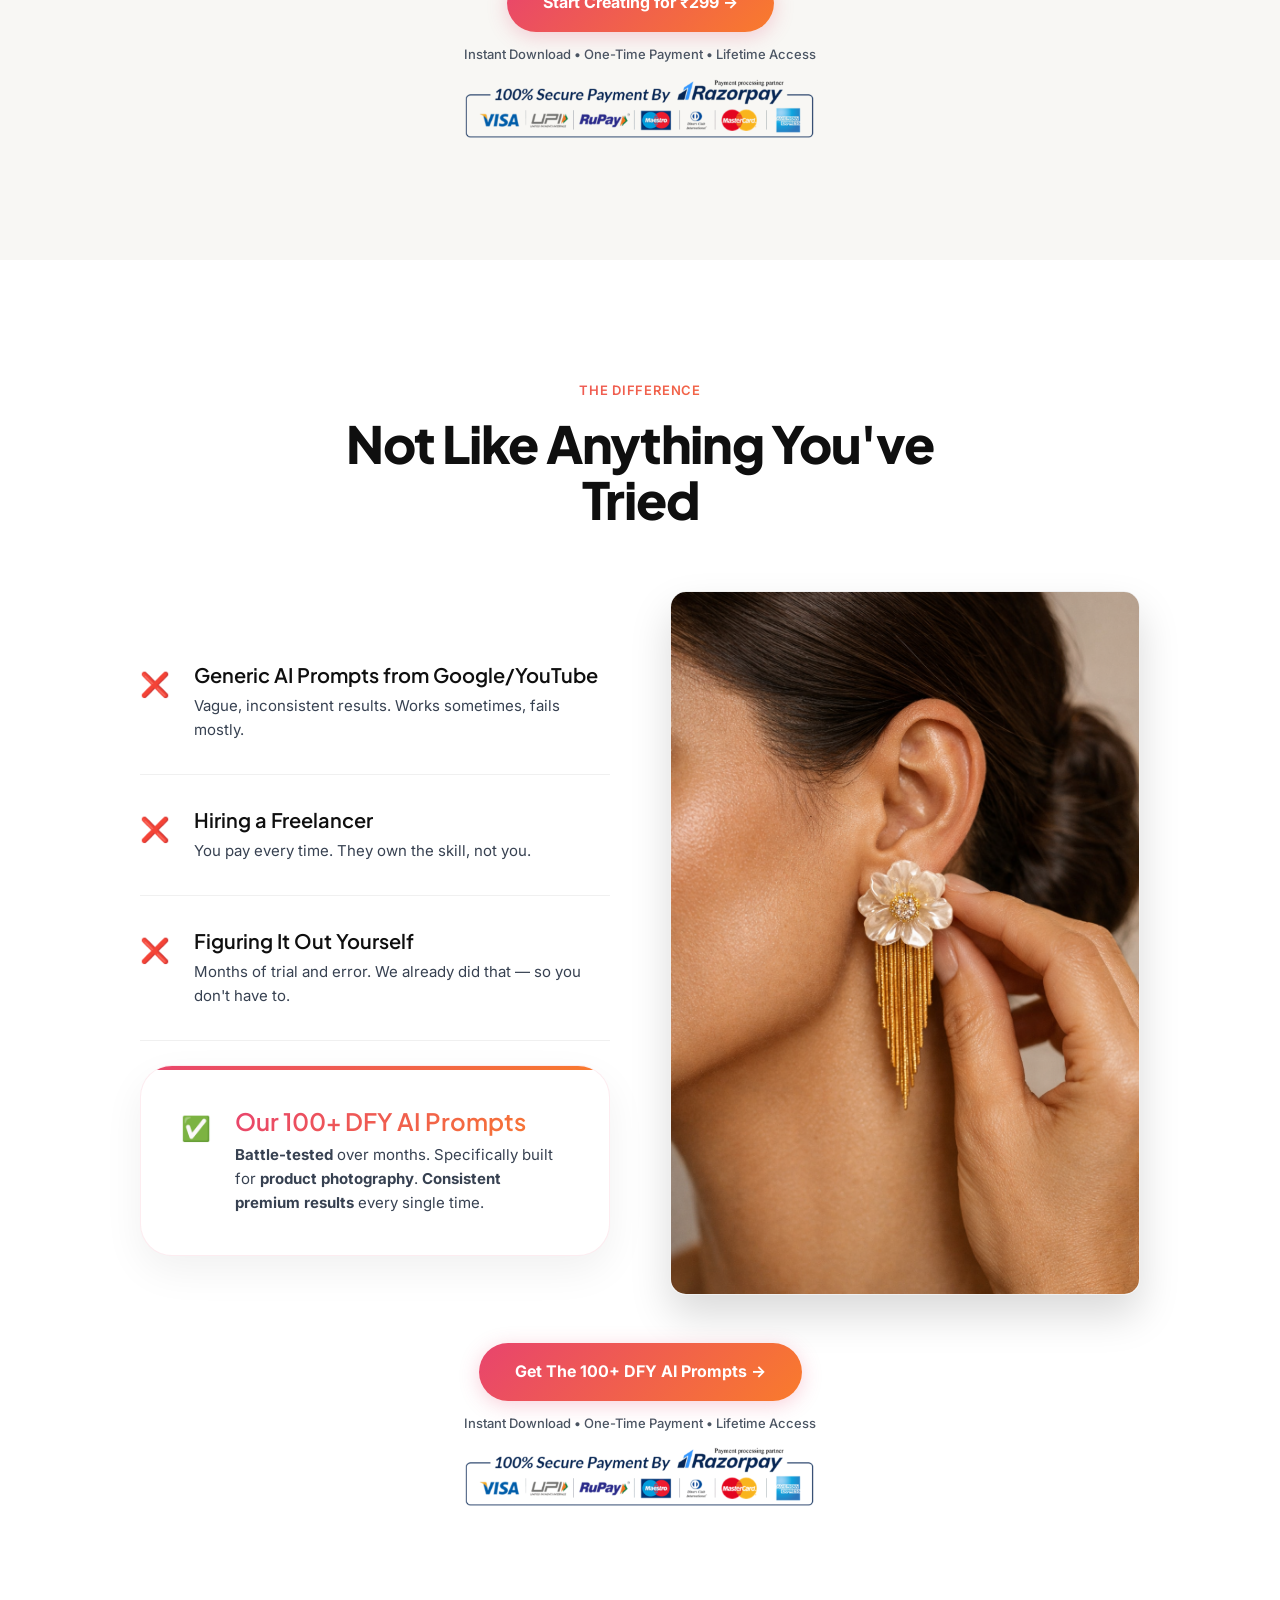
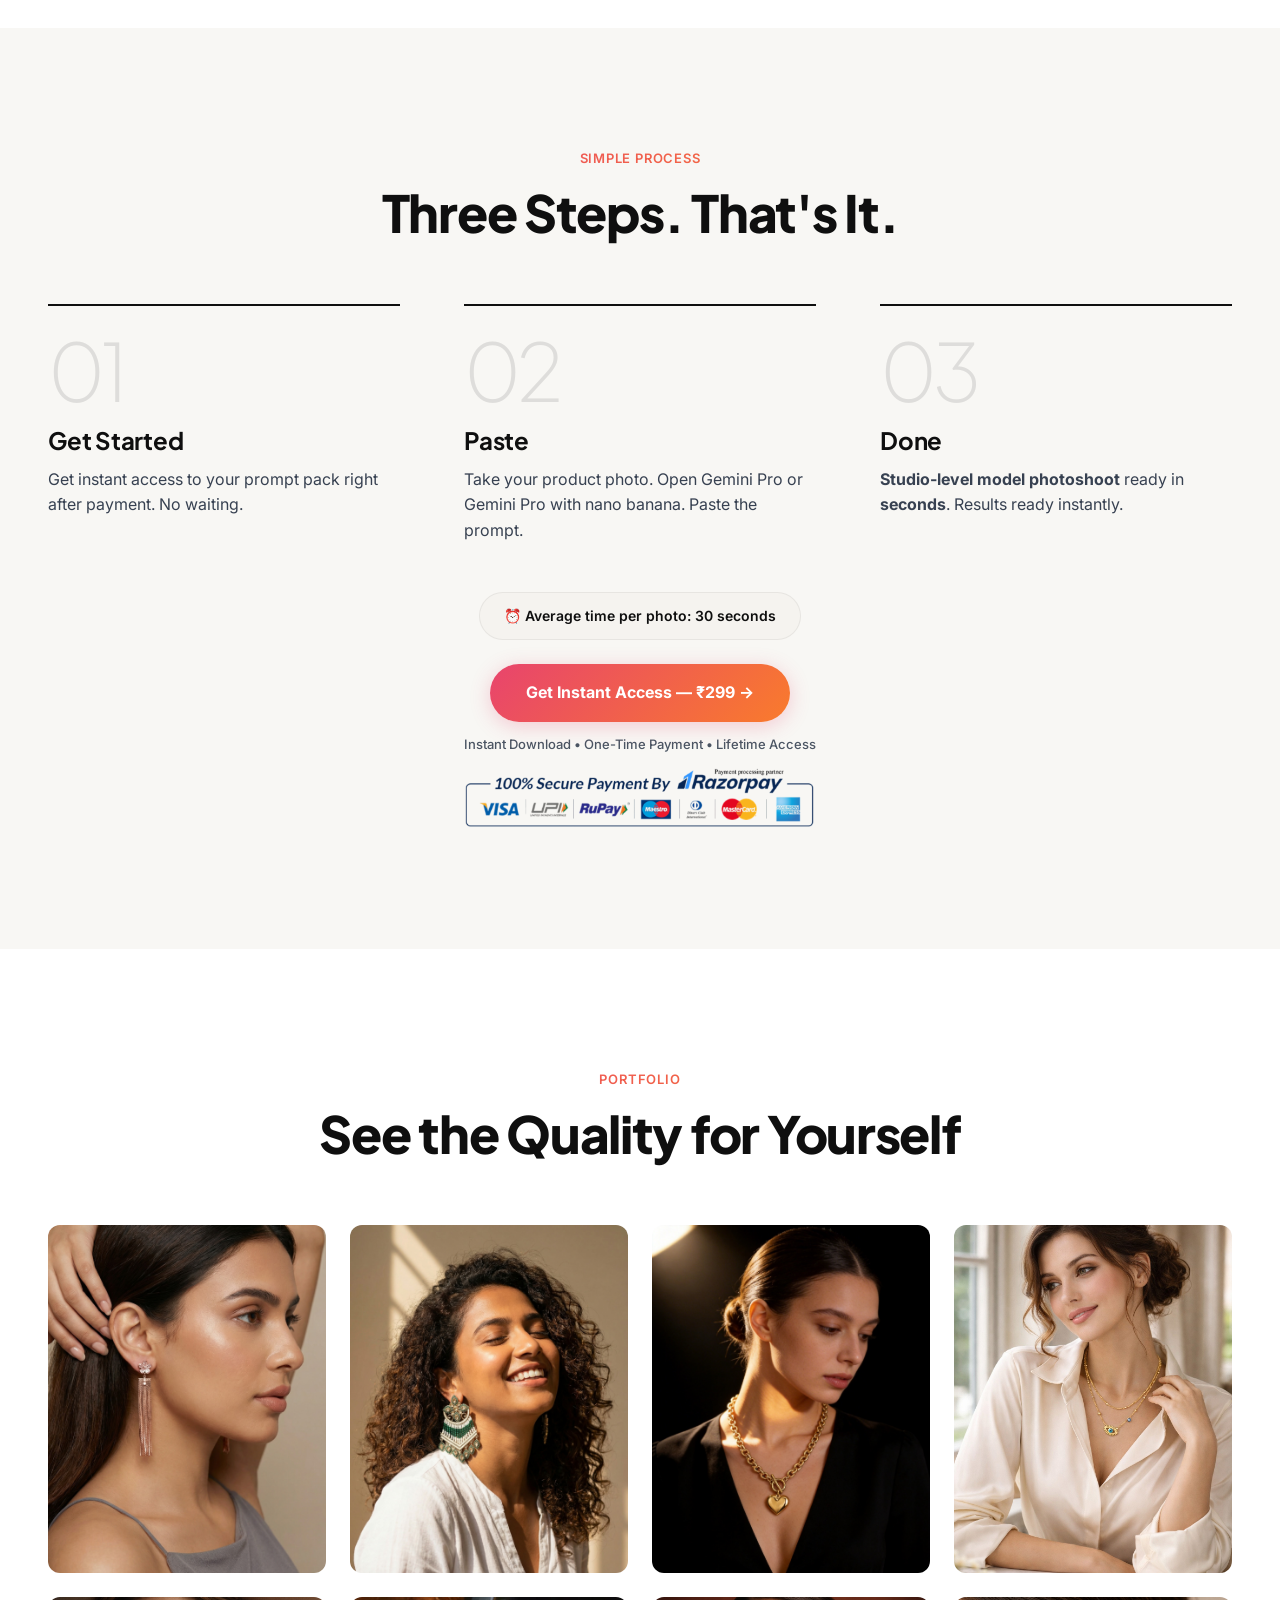
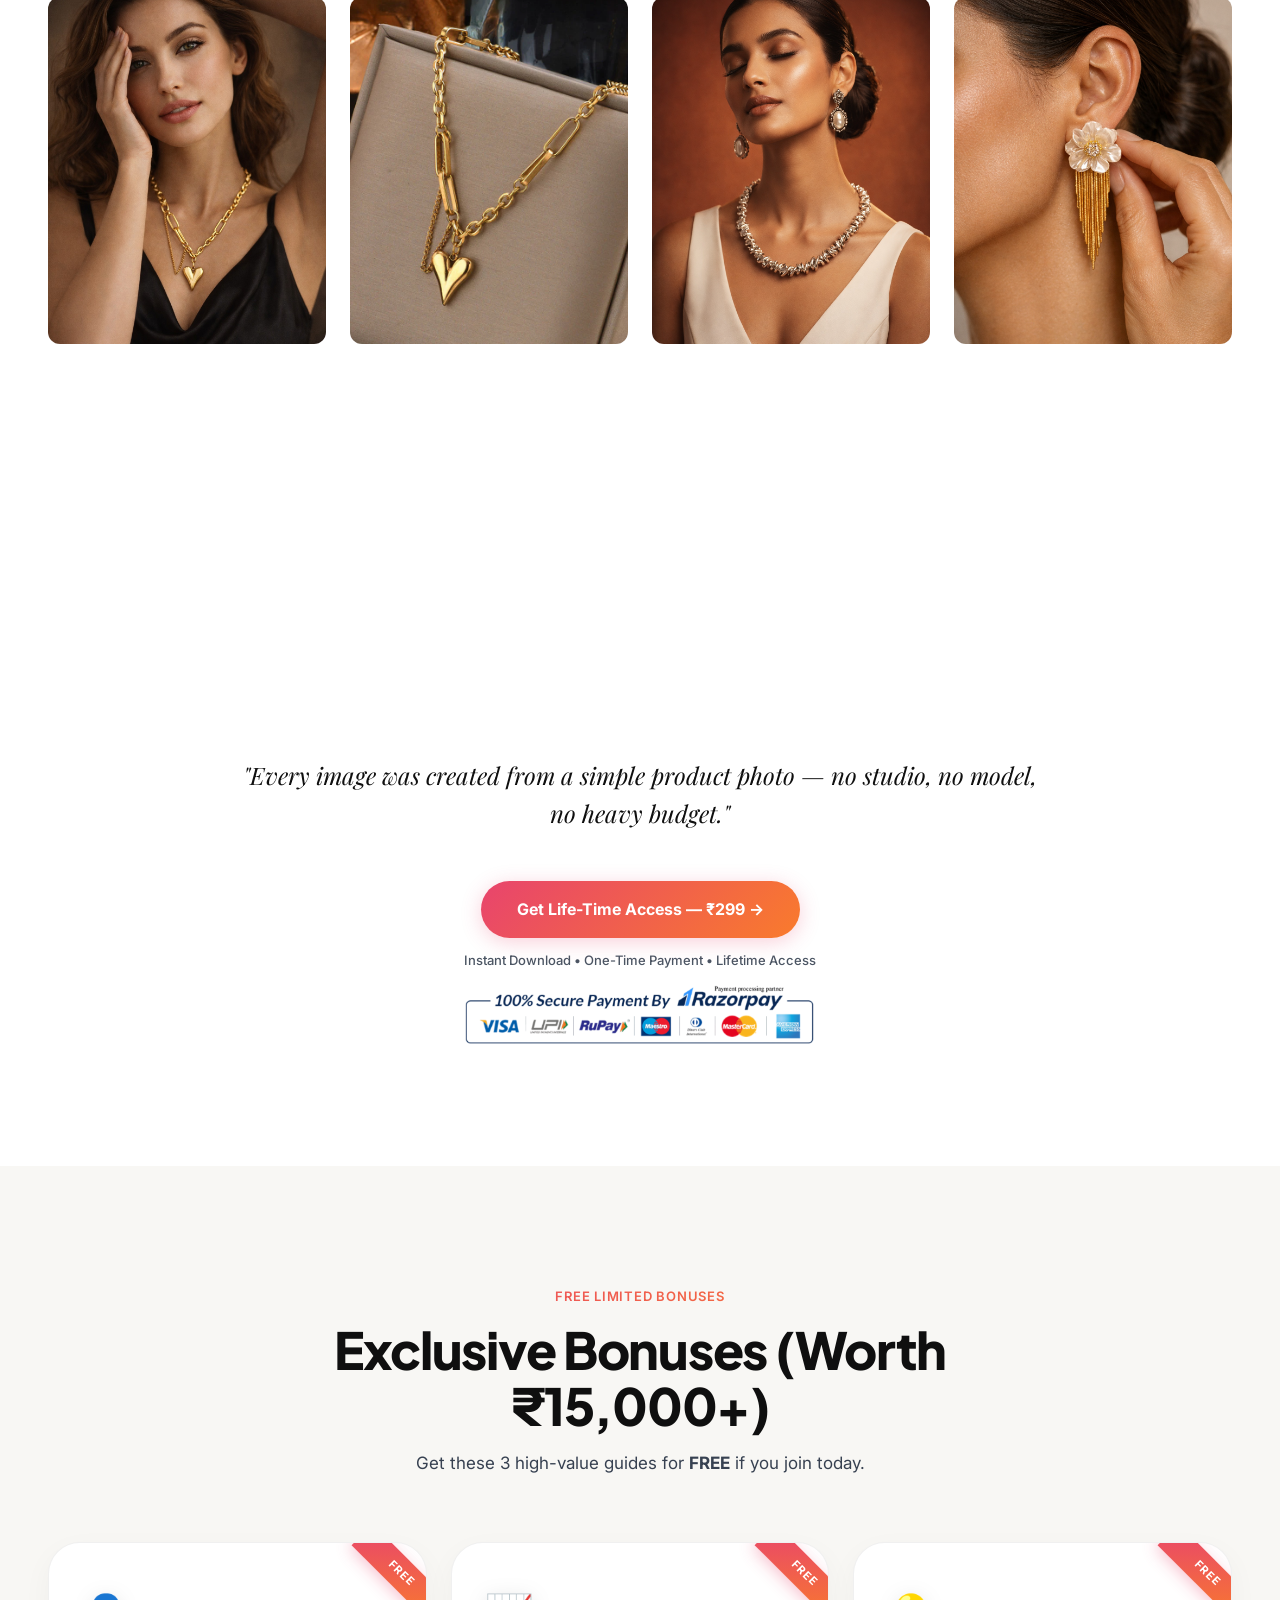
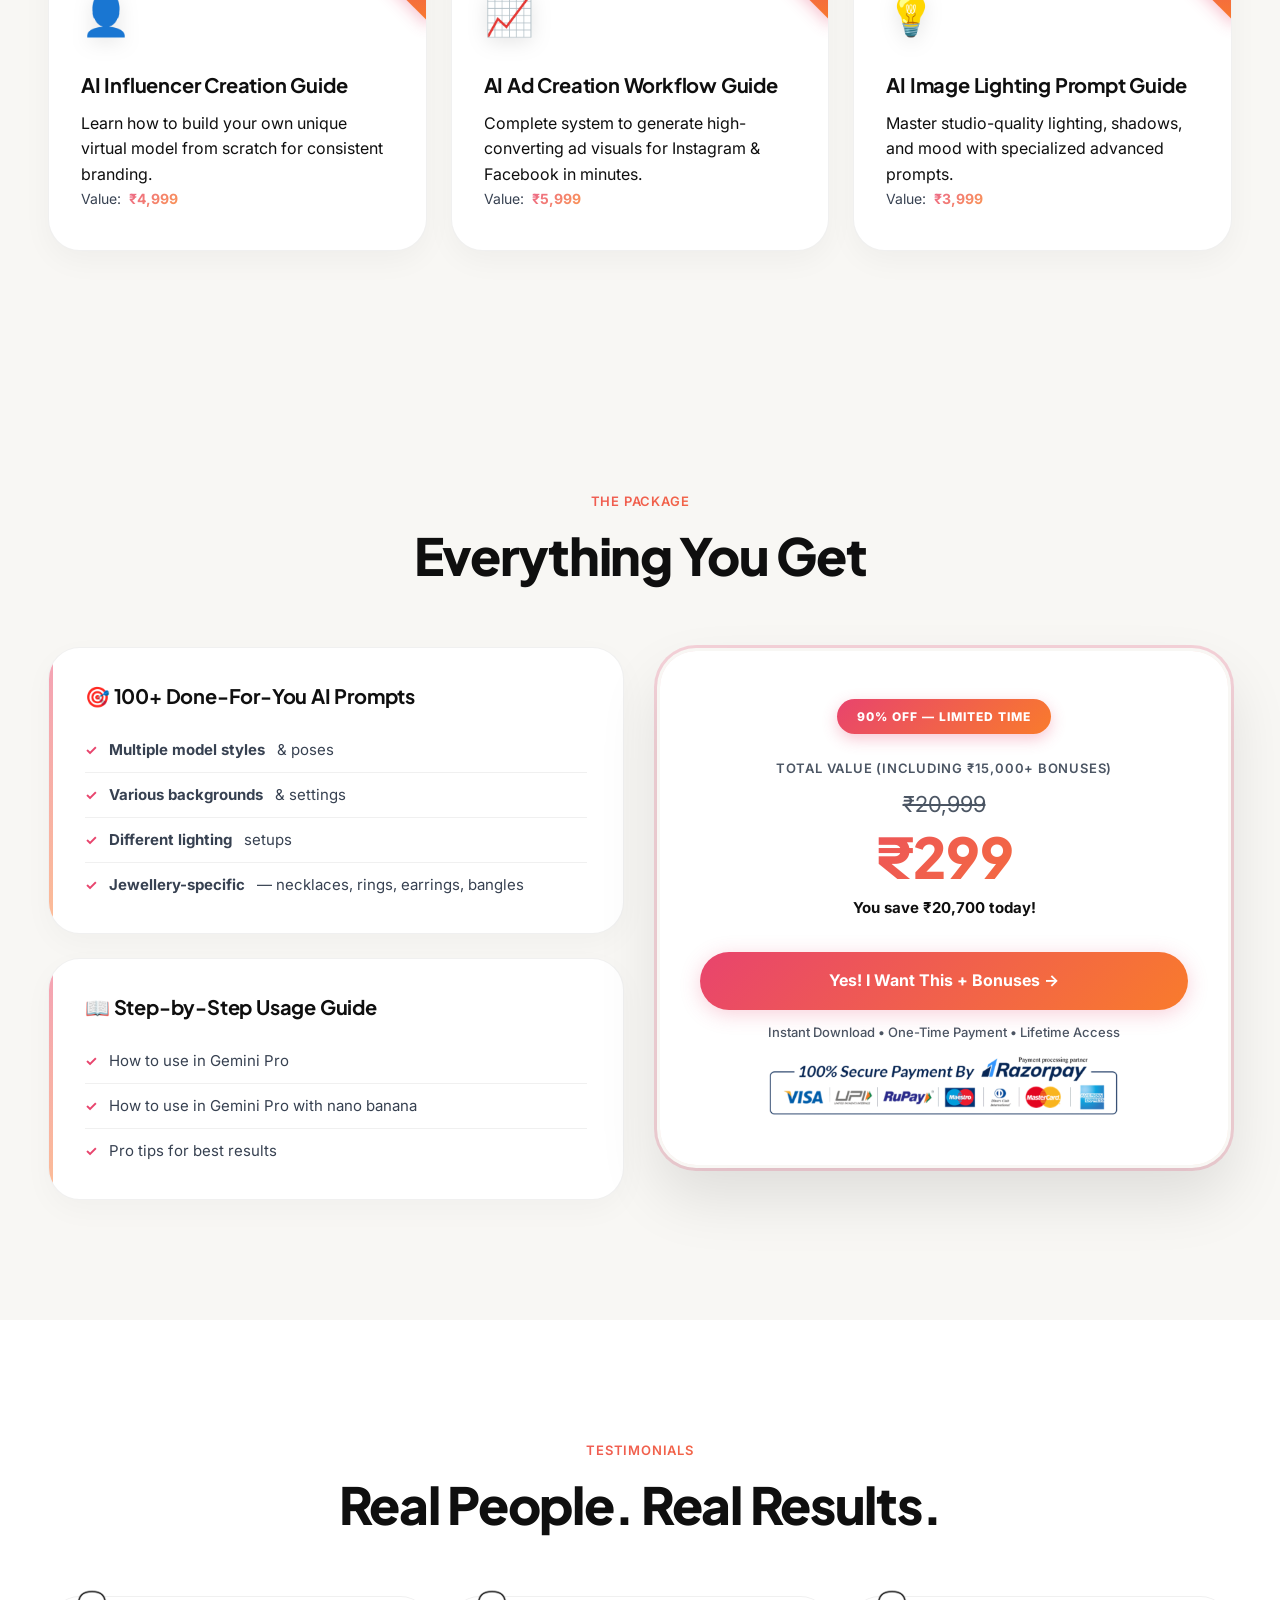
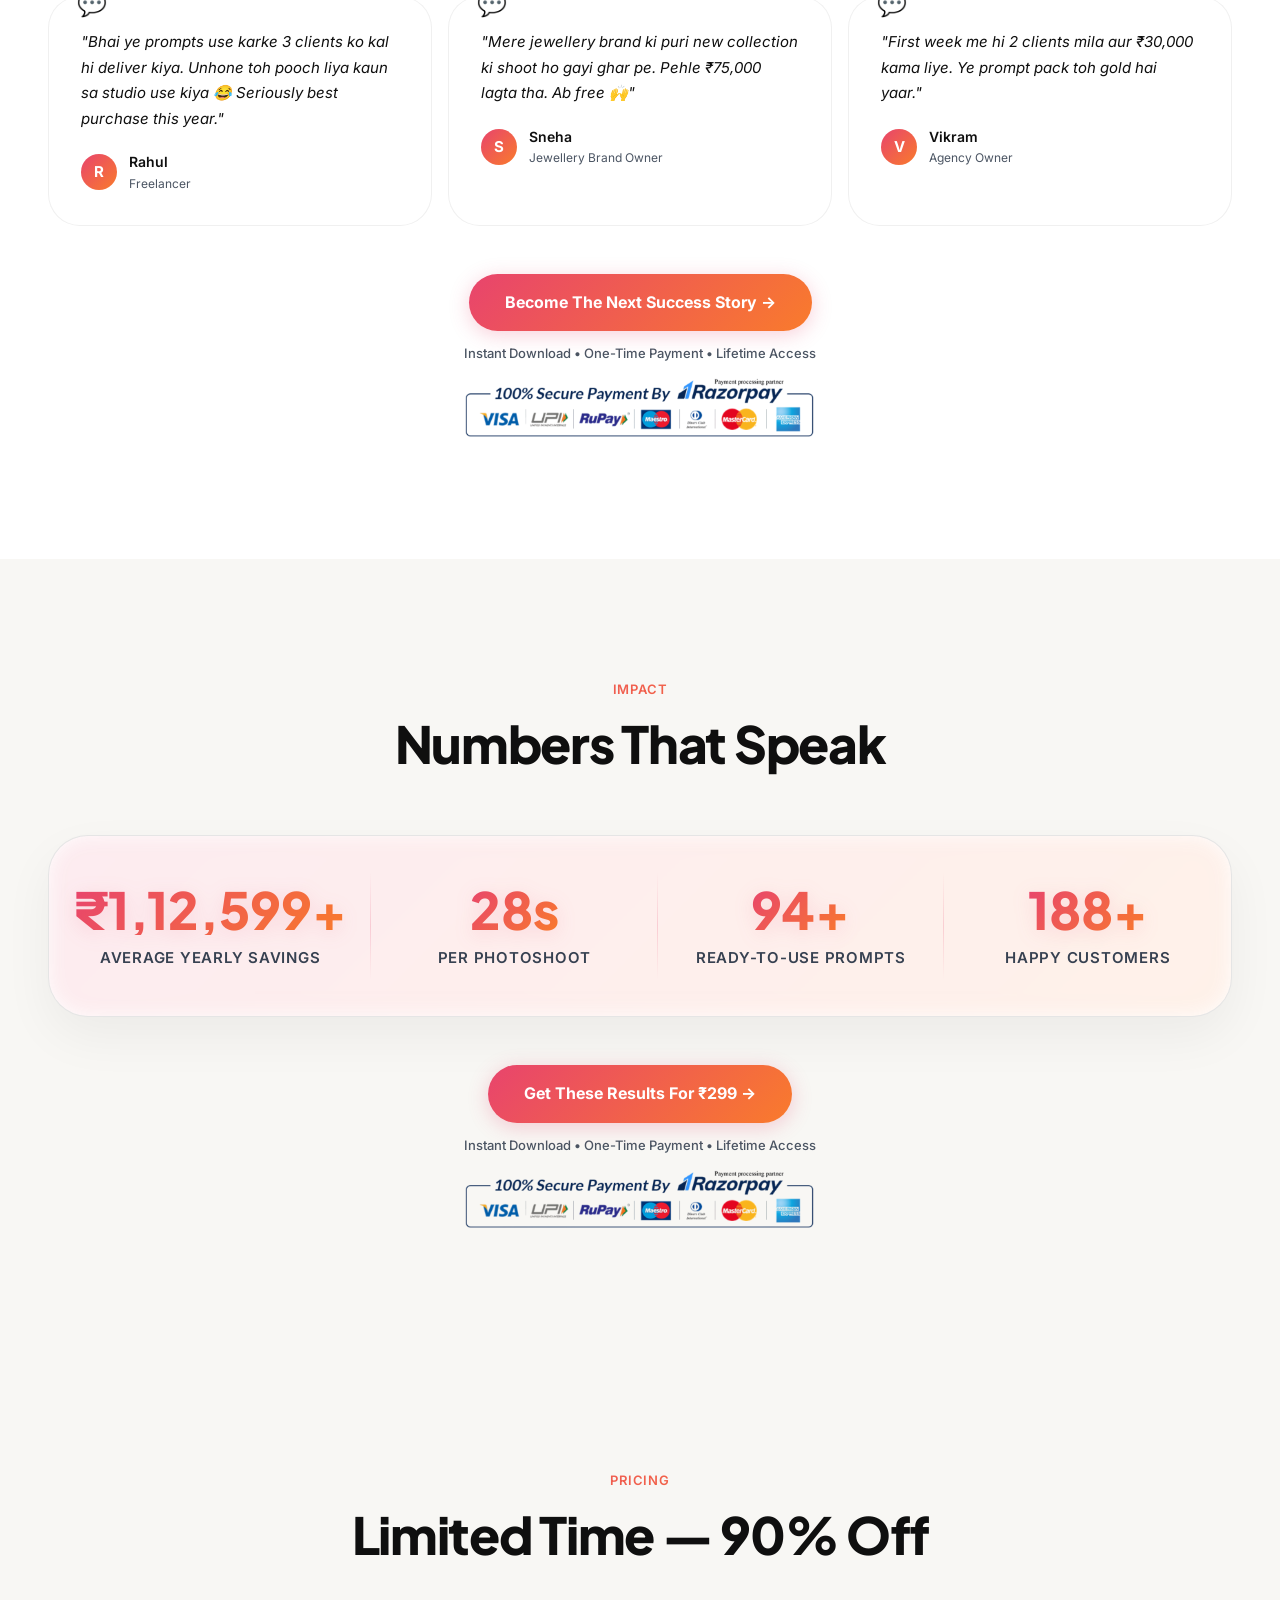
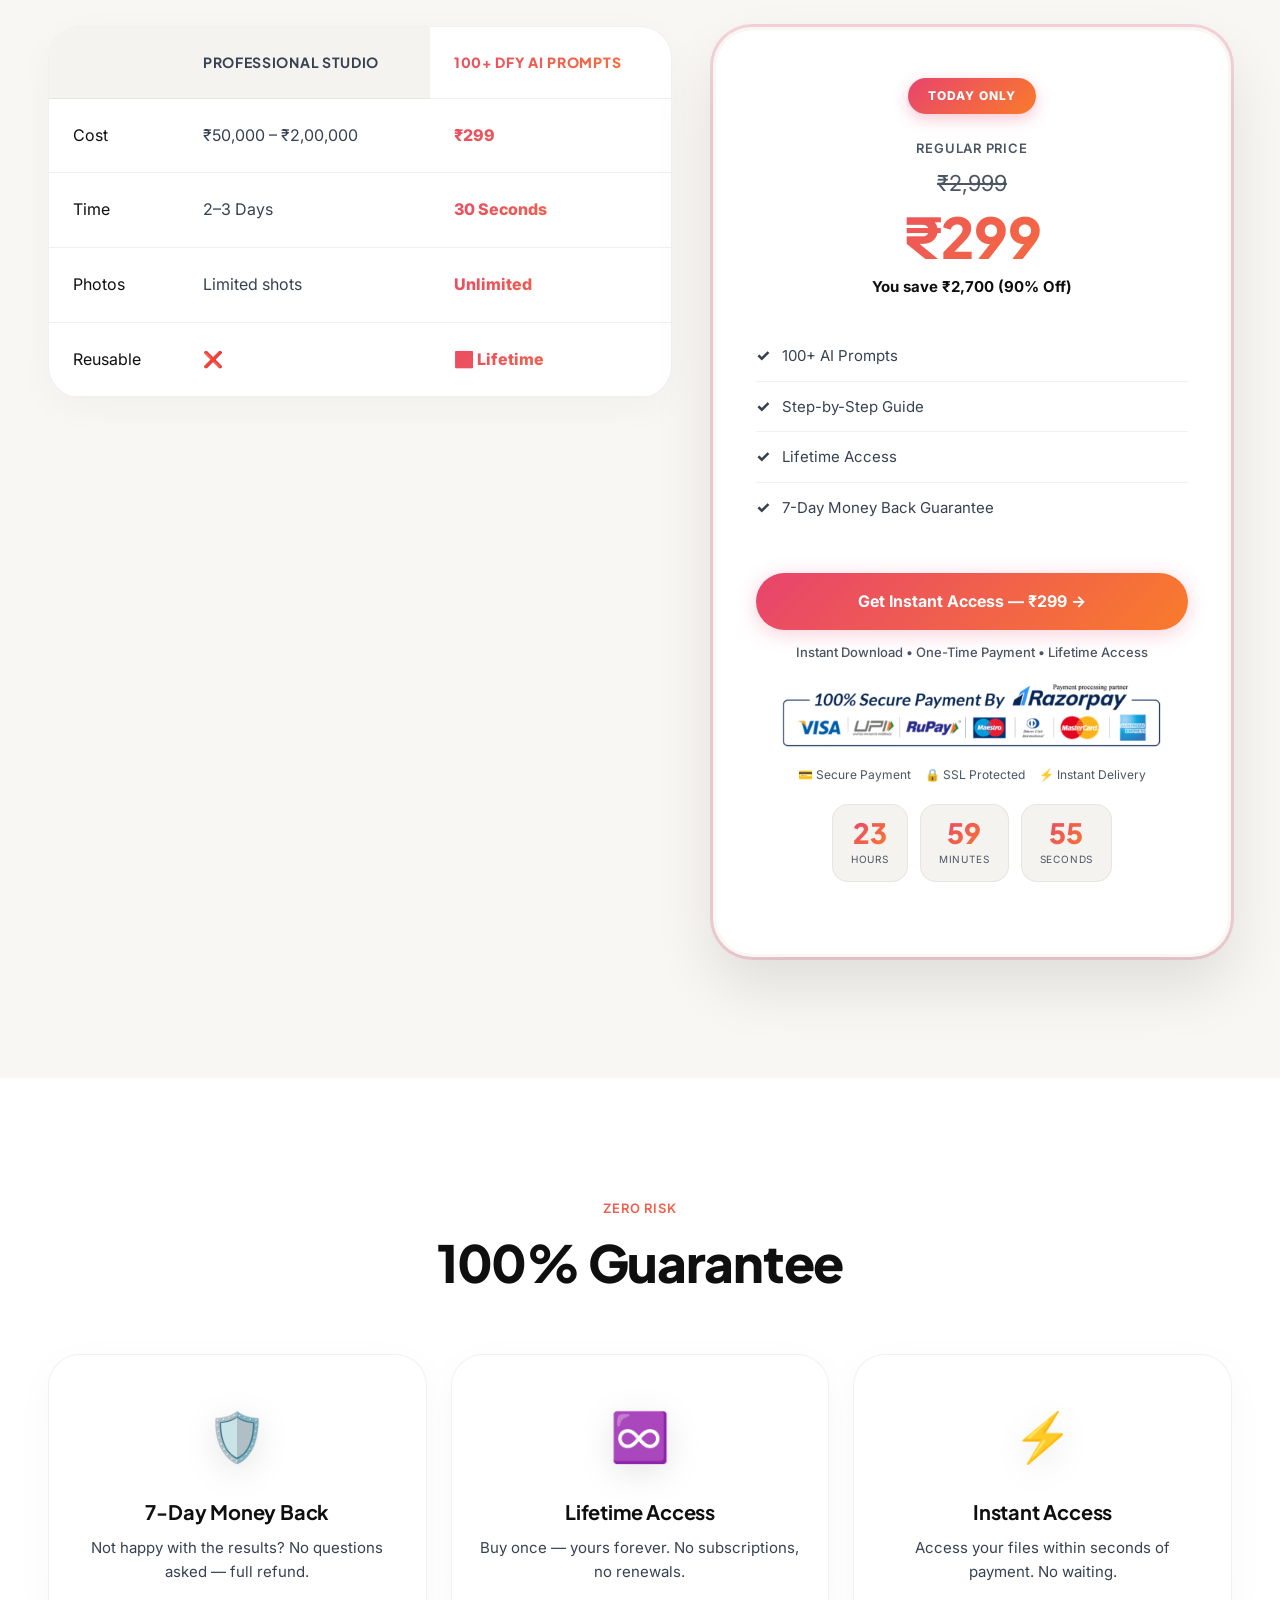
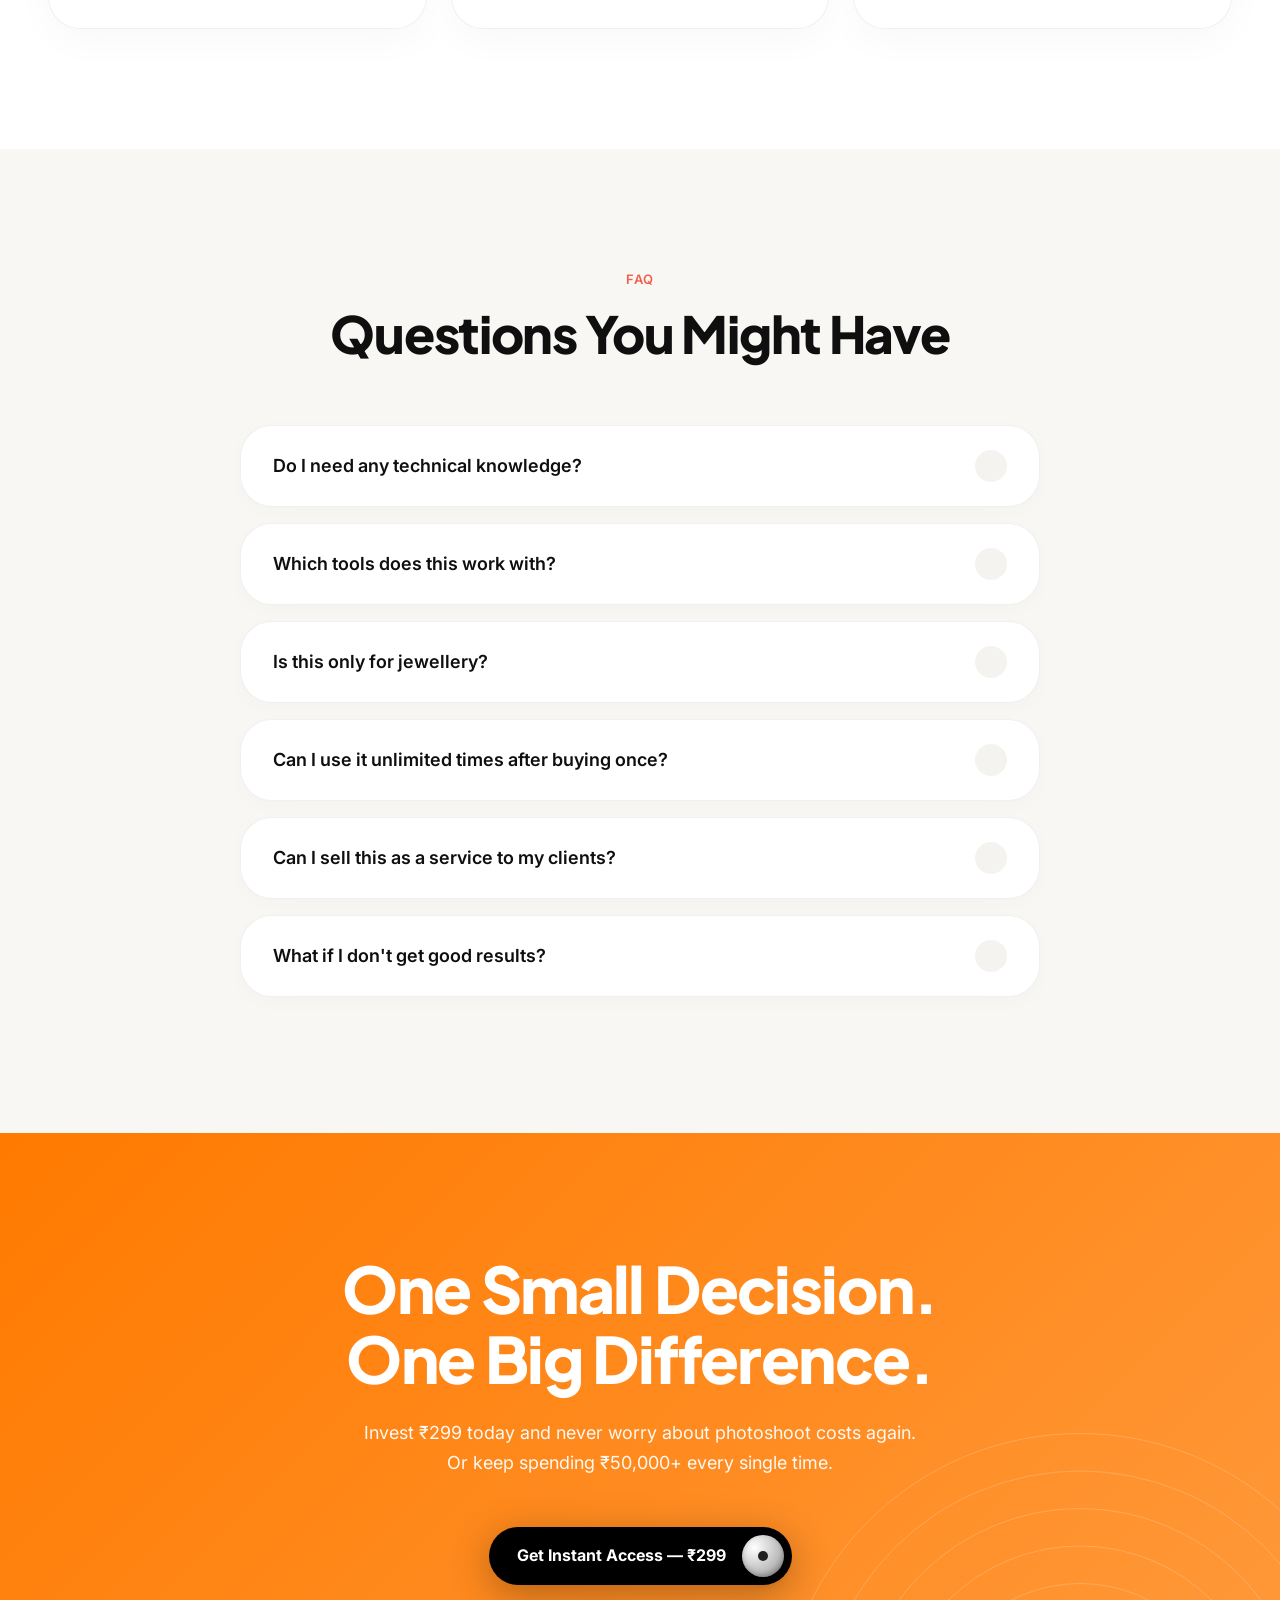
==== commit e31d4725: "refactor: Redesign legal pages with updated content and layout, add a new premium access page, remov" ====
--- a/index.html
+++ b/index.html
@@ -4,12 +4,12 @@
 <head>
     <meta charset="UTF-8">
     <meta name="viewport" content="width=device-width, initial-scale=1.0">
-    <title>Workflows Vault — Studio-Level Product Photoshoots in Seconds</title>
+    <title>100+ DFY AI Prompts — Studio-Level Product Photoshoots in Seconds</title>
     <meta name="description"
         content="100+ ready-to-use AI prompts to create premium model photoshoots for any product — in seconds. No studio, no model, no waiting. Just ₹299.">
     <meta name="keywords"
-        content="AI prompts, product photography, jewellery photoshoot, AI model photography, Workflows Vault">
-    <meta property="og:title" content="Workflows Vault — Studio-Level Photoshoots in Seconds">
+        content="AI prompts, product photography, jewellery photoshoot, AI model photography, 100+ DFY AI Prompts">
+    <meta property="og:title" content="100+ DFY AI Prompts — Studio-Level Photoshoots in Seconds">
     <meta property="og:description"
         content="Production studios charge ₹50,000-2,00,000 for what you can get here for ₹299. 100+ ready-to-use AI prompts.">
     <meta property="og:type" content="website">
@@ -53,7 +53,7 @@
     <nav class="nav">
         <div class="nav-inner">
             <a href="#top" class="nav-logo">
-                <img src="images/Logo.png" alt="Workflows Vault" class="nav-logo-img">
+                <img src="images/Logo.png" alt="100+ DFY AI Prompts" class="nav-logo-img">
             </a>
 
             <div class="nav-links">
@@ -225,6 +225,7 @@
             </div>
             <div style="text-align:center; margin-top:48px;" class="reveal">
                 <a href="https://rzp.io/rzp/0pQzrsTY" class="btn-primary">Get Instant Access — ₹299 →</a>
+                <p class="btn-trust-line">Instant Download • One-Time Payment • Lifetime Access</p>
                 <img src="images/razorpay-secure.png" alt="Secure Payment" class="btn-trust-badge">
             </div>
         </div>
@@ -343,9 +344,10 @@
                     </div>
                 </div>
 
-                <!-- Right Side: The Workflows Vault Way (Positive) -->
+                <!-- Right Side: The 100+ DFY AI Prompts Way (Positive) -->
                 <div class="minimal-col dfy-way">
-                    <h3 class="minimal-col-title text-primary">The Workflows Vault Way <span class="badge-active">With
+                    <h3 class="minimal-col-title text-primary">The 100+ DFY AI Prompts Way <span
+                            class="badge-active">With
                             Prompt
                             Pack</span></h3>
 
@@ -381,6 +383,7 @@
 
             <div style="text-align:center; margin-top:48px;" class="reveal">
                 <a href="https://rzp.io/rzp/0pQzrsTY" class="btn-primary">Start Creating for ₹299 →</a>
+                <p class="btn-trust-line">Instant Download • One-Time Payment • Lifetime Access</p>
                 <img src="images/razorpay-secure.png" alt="Secure Payment" class="btn-trust-badge">
             </div>
         </div>
@@ -421,7 +424,7 @@
                         <div class="diff-item positive">
                             <span class="diff-icon">✅</span>
                             <div>
-                                <h4>Our Workflows Vault</h4>
+                                <h4>Our 100+ DFY AI Prompts</h4>
                                 <p><strong>Battle-tested</strong> over months. Specifically built for <strong>product
                                         photography</strong>. <strong>Consistent premium results</strong> every single
                                     time.</p>
@@ -433,14 +436,16 @@
                 <!-- Right Side: Visual Representation -->
                 <div class="minimal-col reveal">
                     <div class="hero-image-grid" style="grid-template-columns: 1fr; gap: 0;">
-                        <img src="images/ChatGPT Image Feb 5, 2026, 09_38_29 PM.png" alt="Premium AI Photography Result"
+                        <img src="images/Gemini Pro Image Feb 5, 2026, 09_38_29 PM.png"
+                            alt="Premium AI Photography Result"
                             style="width:100%; height:auto; border-radius:16px; box-shadow:0 20px 40px rgba(0,0,0,0.15); border: 1px solid var(--border);">
                     </div>
                 </div>
             </div>
 
             <div style="text-align:center; margin-top:48px;" class="reveal">
-                <a href="https://rzp.io/rzp/0pQzrsTY" class="btn-primary">Get The Workflows Vault →</a>
+                <a href="https://rzp.io/rzp/0pQzrsTY" class="btn-primary">Get The 100+ DFY AI Prompts →</a>
+                <p class="btn-trust-line">Instant Download • One-Time Payment • Lifetime Access</p>
                 <img src="images/razorpay-secure.png" alt="Secure Payment" class="btn-trust-badge">
             </div>
         </div>
@@ -462,7 +467,7 @@
                 <div class="step-card">
                     <div class="step-number">02</div>
                     <h3>Paste</h3>
-                    <p>Take your product photo. Open ChatGPT or DALL·E. Paste the prompt.</p>
+                    <p>Take your product photo. Open Gemini Pro or Gemini Pro with nano banana. Paste the prompt.</p>
                 </div>
                 <div class="step-card">
                     <div class="step-number">03</div>
@@ -476,6 +481,7 @@
             </div>
             <div style="text-align:center; margin-top:24px;" class="reveal">
                 <a href="https://rzp.io/rzp/0pQzrsTY" class="btn-primary">Get Instant Access — ₹299 →</a>
+                <p class="btn-trust-line">Instant Download • One-Time Payment • Lifetime Access</p>
                 <img src="images/razorpay-secure.png" alt="Secure Payment" class="btn-trust-badge">
             </div>
         </div>
@@ -489,24 +495,59 @@
                 <h2>See the Quality for Yourself</h2>
             </div>
             <div class="gallery-grid stagger">
-                <div class="gallery-item"><img src="images/after-1.jpeg" alt="Workflows Vault Result"></div>
-                <div class="gallery-item"><img src="images/after-2.jpeg" alt="Workflows Vault Result"></div>
-                <div class="gallery-item"><img src="images/after-3.jpeg" alt="Workflows Vault Result"></div>
-                <div class="gallery-item"><img src="images/after-4.jpeg" alt="Workflows Vault Result"></div>
-                <div class="gallery-item"><img src="images/after-5.jpeg" alt="Workflows Vault Result"></div>
-                <div class="gallery-item"><img src="images/necklace.webp" alt="Workflows Vault Result"></div>
-                <div class="gallery-item"><img src="images/after 2.png" alt="Workflows Vault Result"></div>
-                <div class="gallery-item"><img src="images/ChatGPT Image Feb 5, 2026, 09_38_29 PM.png"
-                        alt="Workflows Vault Result"></div>
-                <div class="gallery-item"><img src="images/ChatGPT Image Feb 5, 2026, 09_51_37 PM.png"
-                        alt="Workflows Vault Result"></div>
+                <div class="gallery-item"><img src="images/after-1.jpeg" alt="100+ DFY AI Prompts Result"></div>
+                <div class="gallery-item"><img src="images/after-2.jpeg" alt="100+ DFY AI Prompts Result"></div>
+                <div class="gallery-item"><img src="images/after-3.jpeg" alt="100+ DFY AI Prompts Result"></div>
+                <div class="gallery-item"><img src="images/after-4.jpeg" alt="100+ DFY AI Prompts Result"></div>
+                <div class="gallery-item"><img src="images/after-5.jpeg" alt="100+ DFY AI Prompts Result"></div>
+                <div class="gallery-item"><img src="images/necklace.webp" alt="100+ DFY AI Prompts Result"></div>
+                <div class="gallery-item"><img src="images/after 2.png" alt="100+ DFY AI Prompts Result"></div>
+                <div class="gallery-item"><img src="images/Gemini Pro Image Feb 5, 2026, 09_38_29 PM.png"
+                        alt="100+ DFY AI Prompts Result"></div>
+                <div class="gallery-item"><img src="images/Gemini Pro Image Feb 5, 2026, 09_51_37 PM.png"
+                        alt="100+ DFY AI Prompts Result"></div>
             </div>
             <p class="gallery-note reveal">
                 "Every image was created from a simple product photo — no studio, no model, no heavy budget."
             </p>
             <div style="text-align:center; margin-top:48px;" class="reveal">
                 <a href="https://rzp.io/rzp/0pQzrsTY" class="btn-primary">Get Life-Time Access — ₹299 →</a>
+                <p class="btn-trust-line">Instant Download • One-Time Payment • Lifetime Access</p>
                 <img src="images/razorpay-secure.png" alt="Secure Payment" class="btn-trust-badge">
+            </div>
+        </div>
+    </section>
+
+    <!-- === BONUSES === -->
+    <section id="bonuses" class="section-alt">
+        <div class="container">
+            <div class="section-header reveal">
+                <span class="label label-gradient">Free Limited Bonuses</span>
+                <h2>Exclusive Bonuses (Worth ₹15,000+)</h2>
+                <p>Get these 3 high-value guides for <strong>FREE</strong> if you join today.</p>
+            </div>
+            <div class="bonus-grid stagger">
+                <div class="bonus-card">
+                    <div class="bonus-free">Free</div>
+                    <div class="bonus-icon">👤</div>
+                    <h3>AI Influencer Creation Guide</h3>
+                    <p>Learn how to build your own unique virtual model from scratch for consistent branding.</p>
+                    <div class="bonus-worth">Value: <span>₹4,999</span></div>
+                </div>
+                <div class="bonus-card">
+                    <div class="bonus-free">Free</div>
+                    <div class="bonus-icon">📈</div>
+                    <h3>AI Ad Creation Workflow Guide</h3>
+                    <p>Complete system to generate high-converting ad visuals for Instagram & Facebook in minutes.</p>
+                    <div class="bonus-worth">Value: <span>₹5,999</span></div>
+                </div>
+                <div class="bonus-card">
+                    <div class="bonus-free">Free</div>
+                    <div class="bonus-icon">💡</div>
+                    <h3>AI Image Lighting Prompt Guide</h3>
+                    <p>Master studio-quality lighting, shadows, and mood with specialized advanced prompts.</p>
+                    <div class="bonus-worth">Value: <span>₹3,999</span></div>
+                </div>
             </div>
         </div>
     </section>
@@ -534,23 +575,26 @@
                     <div class="inside-feature-group">
                         <h3>📖 Step-by-Step Usage Guide</h3>
                         <ul>
-                            <li><span class="check-icon">✓</span> How to use in ChatGPT</li>
-                            <li><span class="check-icon">✓</span> How to use in DALL·E</li>
+                            <li><span class="check-icon">✓</span> How to use in Gemini Pro</li>
+                            <li><span class="check-icon">✓</span> How to use in Gemini Pro with nano banana</li>
                             <li><span class="check-icon">✓</span> Pro tips for best results</li>
                         </ul>
                     </div>
                 </div>
-                <div class="inside-pricing reveal-right">
+                <div class="inside-pricing reveal-bottom">
                     <div class="pricing-box">
                         <div class="pricing-badge">90% Off — Limited Time</div>
-                        <p class="label" style="margin-bottom:12px; color:var(--text-muted);">Total Value</p>
-                        <p class="pricing-original">₹5,999</p>
+                        <p class="label" style="margin-bottom:8px; color:var(--text-muted);">Total Value (Including
+                            ₹15,000+ Bonuses)</p>
+                        <p class="pricing-original">₹20,999</p>
                         <p class="pricing-current">₹299</p>
-                        <p class="pricing-save">You save ₹5,700</p>
+                        <p class="pricing-save">You save ₹20,700 today!</p>
                         <a href="https://rzp.io/rzp/0pQzrsTY" class="btn-primary"
                             style="width:100%; justify-content:center;">
-                            Yes! I Want This →
+                            Yes! I Want This + Bonuses →
                         </a>
+                        <p class="btn-trust-line" style="text-align:center;">Instant Download • One-Time Payment •
+                            Lifetime Access</p>
                         <img src="images/razorpay-secure.png" alt="Secure Payment" class="btn-trust-badge">
                     </div>
                 </div>
@@ -569,7 +613,7 @@
                 <div class="wa-card">
                     <p class="wa-message">"Bhai ye prompts use karke 3 clients ko kal hi deliver kiya. Unhone toh pooch
                         liya kaun sa studio use kiya 😂 Seriously best purchase this year."</p>
-                    <div class="wa-author">q
+                    <div class="wa-author">
                         <div class="wa-avatar">R</div>
                         <div>
                             <p class="wa-name">Rahul</p>
@@ -602,6 +646,7 @@
             </div>
             <div style="text-align:center; margin-top:48px;" class="reveal">
                 <a href="https://rzp.io/rzp/0pQzrsTY" class="btn-primary">Become The Next Success Story →</a>
+                <p class="btn-trust-line">Instant Download • One-Time Payment • Lifetime Access</p>
                 <img src="images/razorpay-secure.png" alt="Secure Payment" class="btn-trust-badge">
             </div>
         </div>
@@ -634,6 +679,7 @@
             </div>
             <div style="text-align:center; margin-top:48px;" class="reveal">
                 <a href="https://rzp.io/rzp/0pQzrsTY" class="btn-primary">Get These Results For ₹299 →</a>
+                <p class="btn-trust-line">Instant Download • One-Time Payment • Lifetime Access</p>
                 <img src="images/razorpay-secure.png" alt="Secure Payment" class="btn-trust-badge">
             </div>
         </div>
@@ -654,7 +700,7 @@
                             <tr>
                                 <th></th>
                                 <th class="col-studio">Professional Studio</th>
-                                <th class="col-ours">Workflows Vault</th>
+                                <th class="col-ours">100+ DFY AI Prompts</th>
                             </tr>
                         </thead>
                         <tbody>
@@ -697,9 +743,12 @@
                             <li><span class="check">✓</span> 7-Day Money Back Guarantee</li>
                         </ul>
 
-                        <a href="#" class="btn-primary" style="width:100%; justify-content:center;">
+                        <a href="https://rzp.io/rzp/0pQzrsTY" class="btn-primary"
+                            style="width:100%; justify-content:center;">
                             Get Instant Access — ₹299 →
                         </a>
+                        <p class="btn-trust-line" style="text-align:center;">Instant Download • One-Time Payment •
+                            Lifetime Access</p>
 
                         <img src="images/razorpay-secure.png" alt="Secure Payment"
                             class="trust-badge pricing-trust-badge">
@@ -771,7 +820,8 @@
                         <span class="faq-icon">+</span>
                     </button>
                     <div class="faq-answer">
-                        <p>Not at all. If you can use ChatGPT, you can use these prompts. It's just copy-paste — nothing
+                        <p>Not at all. If you can use Gemini Pro, you can use these prompts. It's just copy-paste —
+                            nothing
                             more.</p>
                     </div>
                 </div>
@@ -781,7 +831,7 @@
                         <span class="faq-icon">+</span>
                     </button>
                     <div class="faq-answer">
-                        <p>Works perfectly with ChatGPT, DALL·E, and Midjourney. A guide for each tool is included.</p>
+                        <p>Works perfectly with Gemini Pro, DALL·E, and Midjourney.</p>
                     </div>
                 </div>
                 <div class="faq-item">
@@ -851,6 +901,8 @@
                     <span>Get Instant Access — ₹299</span>
                     <i class="pill-indicator"></i>
                 </a>
+                <p class="btn-trust-line" style="color:white; opacity:0.8;">Instant Download • One-Time Payment •
+                    Lifetime Access</p>
                 <img src="images/razorpay-secure.png" alt="Secure Payment" class="btn-trust-badge"
                     style="margin-top: 16px;">
             </div>
@@ -866,12 +918,13 @@
     <footer class="footer">
         <div class="container">
             <div class="footer-logo">
-                <img src="images/Logo.png" alt="Workflows Vault" class="footer-logo-img">
-            </div>
-            <p>© 2026 Workflows Vault. All rights reserved.</p>
+                <img src="images/Logo.png" alt="100+ DFY AI Prompts" class="footer-logo-img">
+            </div>
+            <p>© 2026 100+ DFY AI Prompts. All rights reserved.</p>
             <p
                 style="font-size: 13px; opacity: 0.6; margin-top: 12px; max-width: 800px; margin-left: auto; margin-right: auto;">
-                © This site is not affiliated with Facebook™, OpenAI, or ChatGPT. All trademarks are property of their
+                © This site is not affiliated with Facebook™, OpenAI, or Gemini Pro. All trademarks are property of
+                their
                 respective owners.
             </p>
             <div class="footer-links">
--- a/style.css
+++ b/style.css
@@ -1,5 +1,5 @@
 /* ============================================
-   DFY PROMPT PACK — MODERN BENTO DESIGN SYSTEM
+   DFY PROMPT PACK â€” MODERN BENTO DESIGN SYSTEM
    Inspired by Enbloc / Modern SaaS Landing Pages
    ============================================ */
 
@@ -287,6 +287,25 @@
 }
 
 /* === NAVIGATION === */
+.nav-logo-img {
+  height: 48px;
+  width: auto;
+  display: block;
+}
+
+.footer-logo-img {
+  height: 60px;
+  width: auto;
+  margin-bottom: 20px;
+  filter: brightness(0) invert(1); /* Keep it white/silver for dark footer */
+}
+
+.footer-logo {
+  display: flex;
+  justify-content: center;
+  width: 100%;
+}
+
 .nav {
   width: 100%;
   padding: 24px 0;
@@ -592,7 +611,7 @@
   background: var(--gradient-main);
   color: #FFFFFF;
   font-family: var(--font-body);
-  font-size: 18px;
+  font-size: 16px;
   font-weight: 700;
   border: none;
   border-radius: var(--radius-pill);
@@ -1555,7 +1574,7 @@
 }
 
 .wa-card::before {
-  content: '💬';
+  content: '\1F4AC';
   position: absolute;
   top: -12px;
   left: 28px;
@@ -2354,7 +2373,7 @@
   /* Sticky Bar Mobile Adjustments */
   .sticky-bar-container { flex-direction: row; gap: 12px; padding: 8px 16px; justify-content: space-between; }
   .sticky-counter-box { padding: 6px 14px; gap: 8px; flex: 1; min-width: 0; }
-  .count-text {font-size: 7px !important;white-space: nowrap;overflow: hidden;text-overflow: ellipsis;}
+  .count-text {font-size: 10px !important;white-space: nowrap;overflow: hidden;text-overflow: ellipsis;}
   .count-text strong {font-size: 9px !important;}
   .btn-yellow {width: auto;padding: 8px 16px;font-size: 9px !important;white-space: nowrap;flex-shrink: 0;}
 }
@@ -2378,7 +2397,7 @@
   display: flex;
   justify-content: space-between;
   align-items: center;
-  gap: 40px;
+  gap: 10px;
   width: 100%;
 }
 
@@ -2388,7 +2407,7 @@
   gap: 12px;
   background: rgba(211, 47, 47, 0.1);
   border: 1px solid #D32F2F;
-  padding: 10px 24px;
+  padding: 10px 9px;
   border-radius: 50px;
 }
 
@@ -2462,28 +2481,60 @@
 
 .hero-trust-badge {
   margin-top: 24px;
-  max-width: 320px;
+  max-width: 480px; /* Increased from 400px */
 }
 
 .pricing-trust-badge {
   margin-bottom: 8px;
-  max-width: 250px;
+  max-width: 380px; /* Increased from 320px */
 }
 
 .btn-trust-badge {
   display: block;
-  max-width: 200px;
+  max-width: 350px; /* Increased from 280px */
   height: auto;
   margin: 14px auto 0;
   opacity: 1;
 }
 
+.btn-trust-line {
+    font-size: 13px;
+    color: var(--text-muted);
+    margin-top: 12px;
+    margin-bottom: 0;
+    font-weight: 500;
+}
+
+/* Download Button Animation */
+.btn-download {
+    animation: pulse-download 2s infinite ease-in-out;
+    position: relative;
+    overflow: hidden;
+}
+
+@keyframes pulse-download {
+    0% { transform: scale(1); box-shadow: 0 10px 20px rgba(37, 99, 235, 0.2); }
+    50% { transform: scale(1.02); box-shadow: 0 15px 30px rgba(37, 99, 235, 0.4); }
+    100% { transform: scale(1); box-shadow: 0 10px 20px rgba(37, 99, 235, 0.2); }
+}
+
+/* Animated Arrow */
+.download-arrow {
+    display: inline-block;
+    animation: arrow-bounce 1.5s infinite;
+}
+
+@keyframes arrow-bounce {
+    0%, 100% { transform: translateY(0); }
+    50% { transform: translateY(4px); }
+}
+
 @media (max-width: 768px) {
   .trust-badge, .btn-trust-badge {
-    max-width: 200px;
+    max-width: 320px; /* Increased from 250px */
   }
   .hero-trust-badge {
-    max-width: 240px;
+    max-width: 350px; /* Increased from 300px */
   }
   .mobile-hide {
     display: none !important;
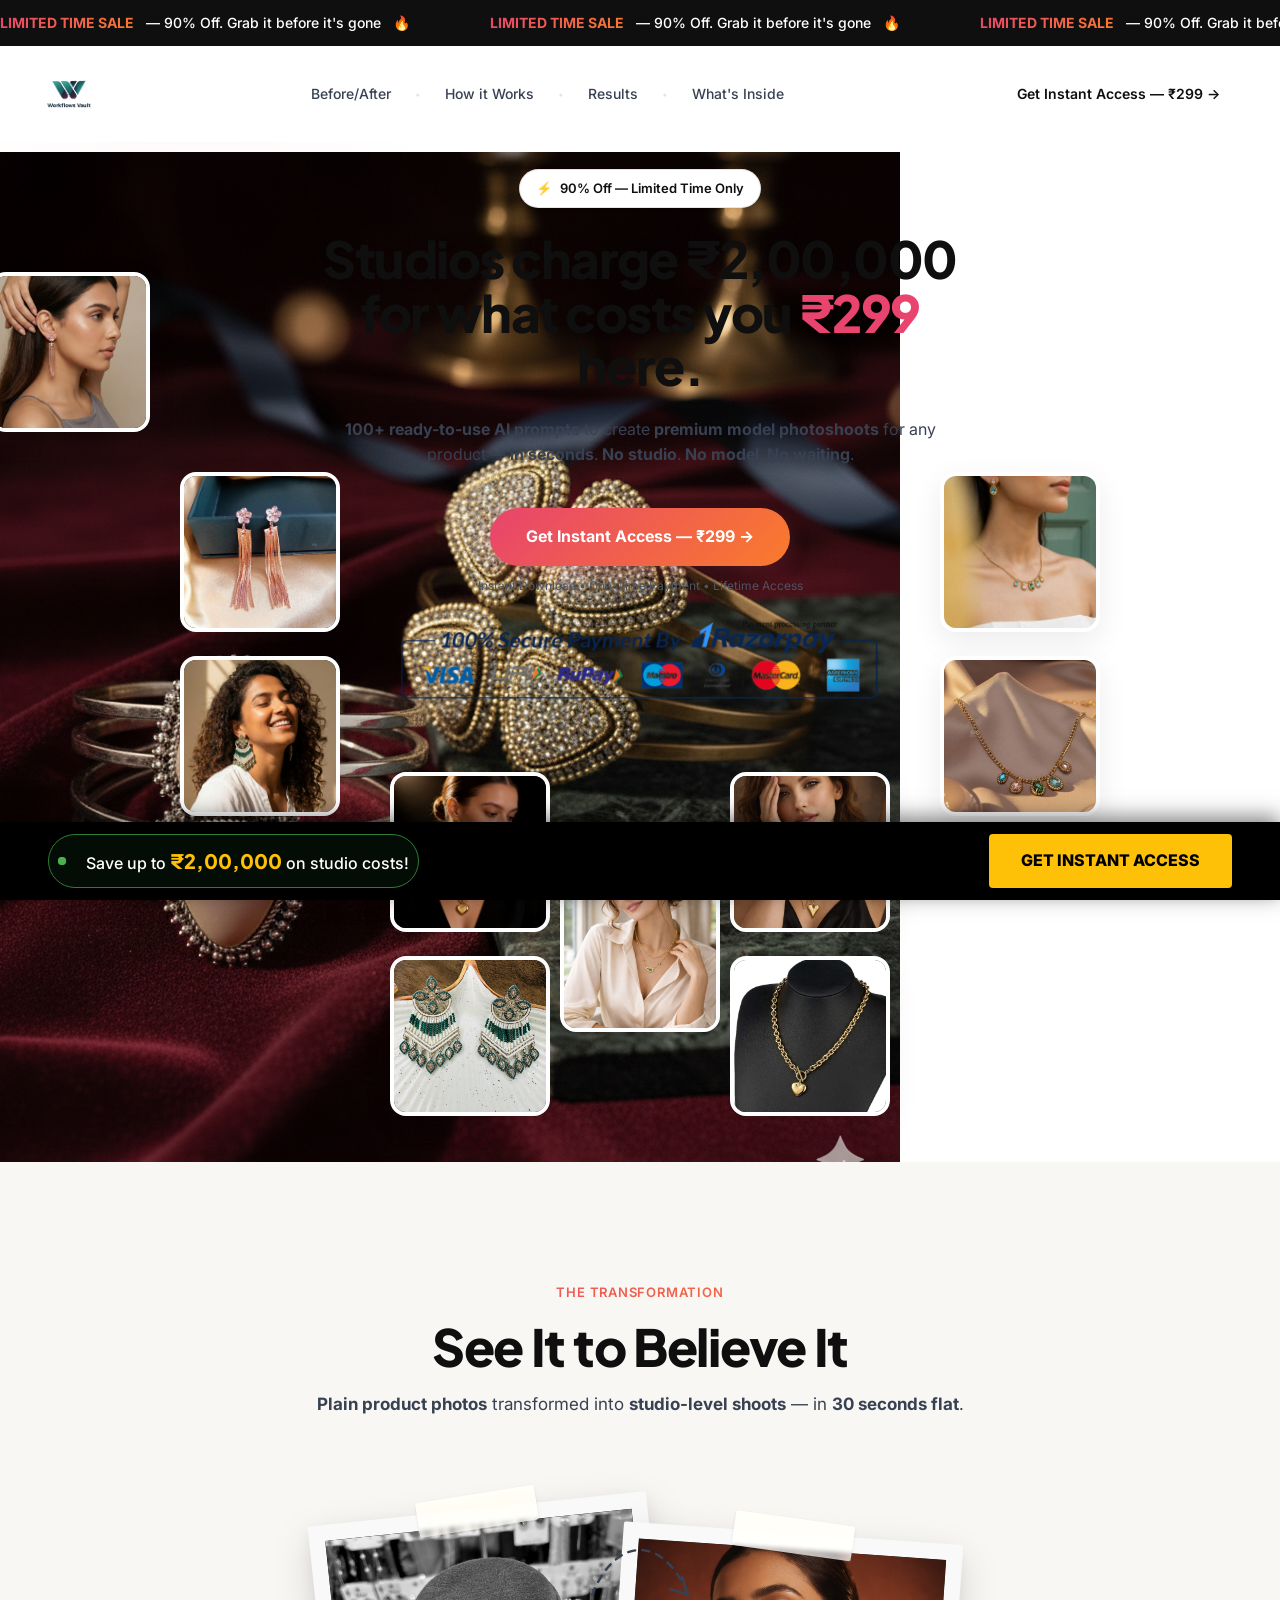
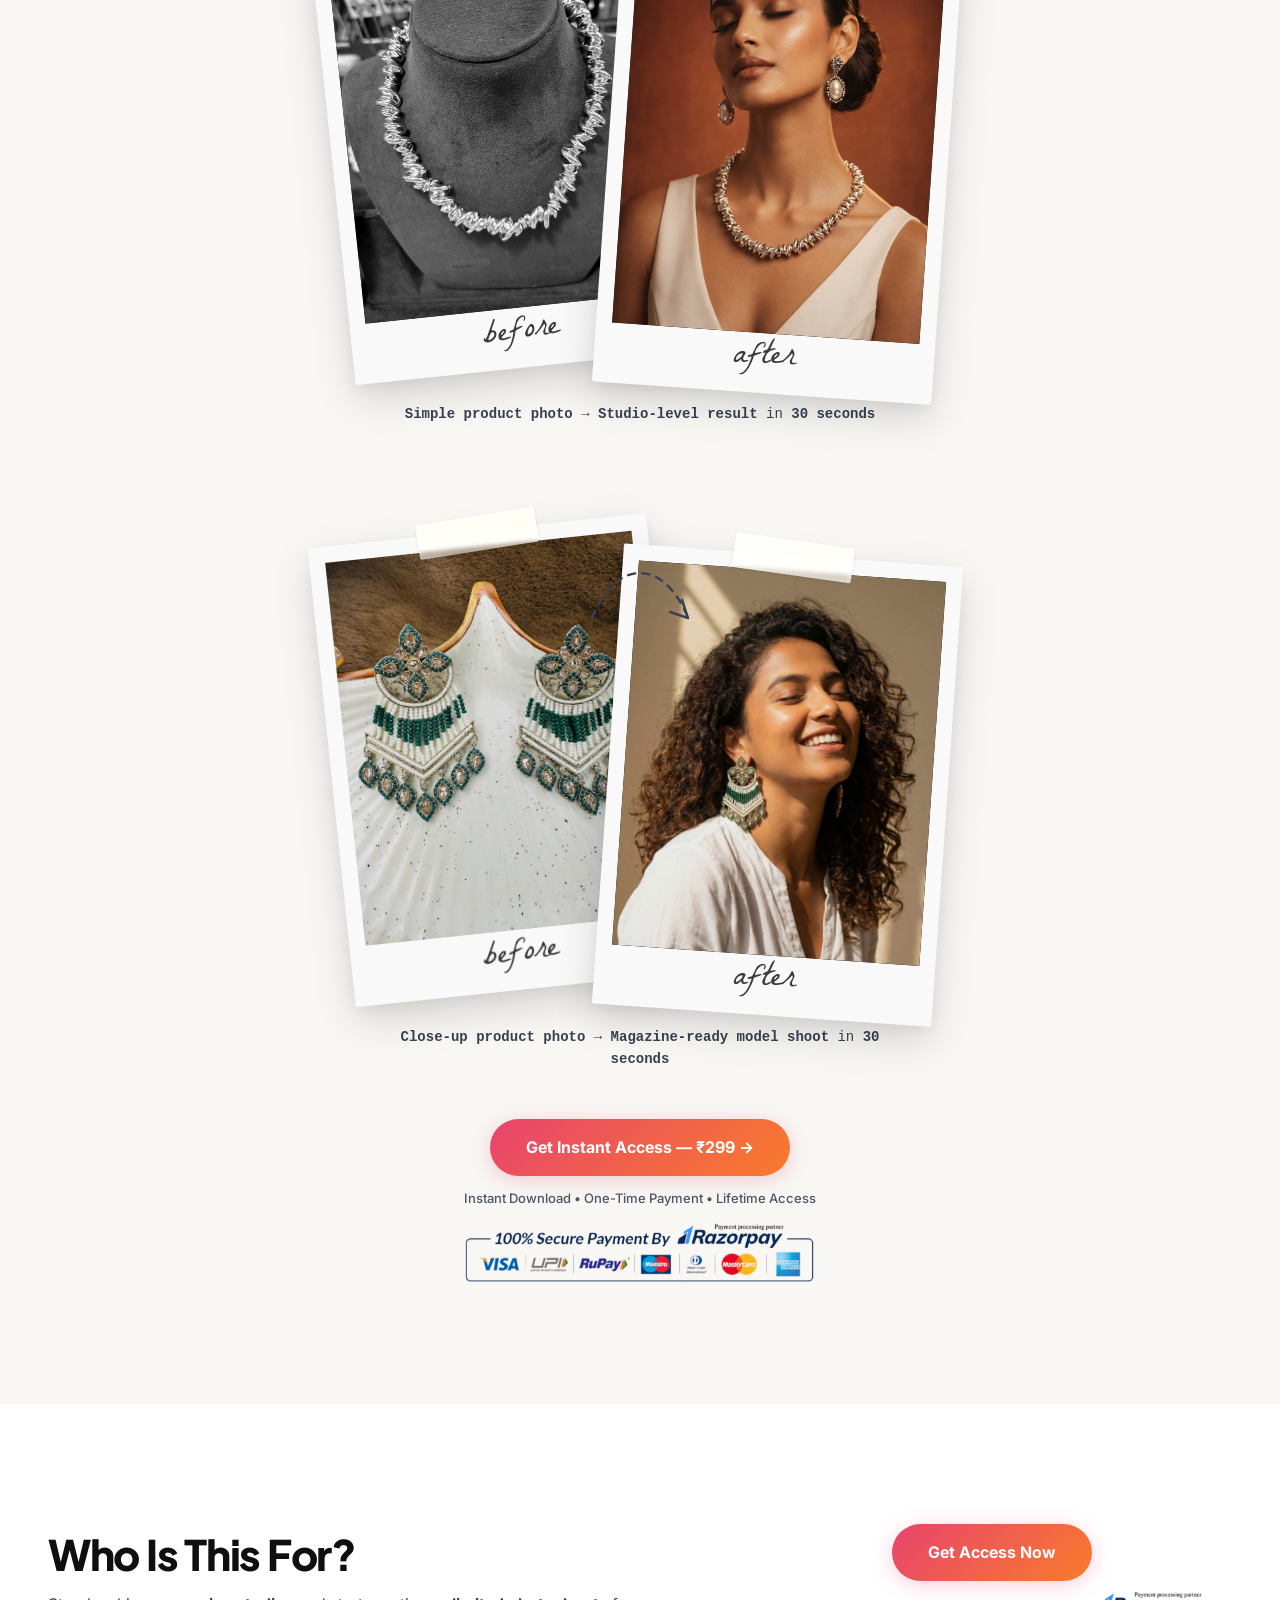
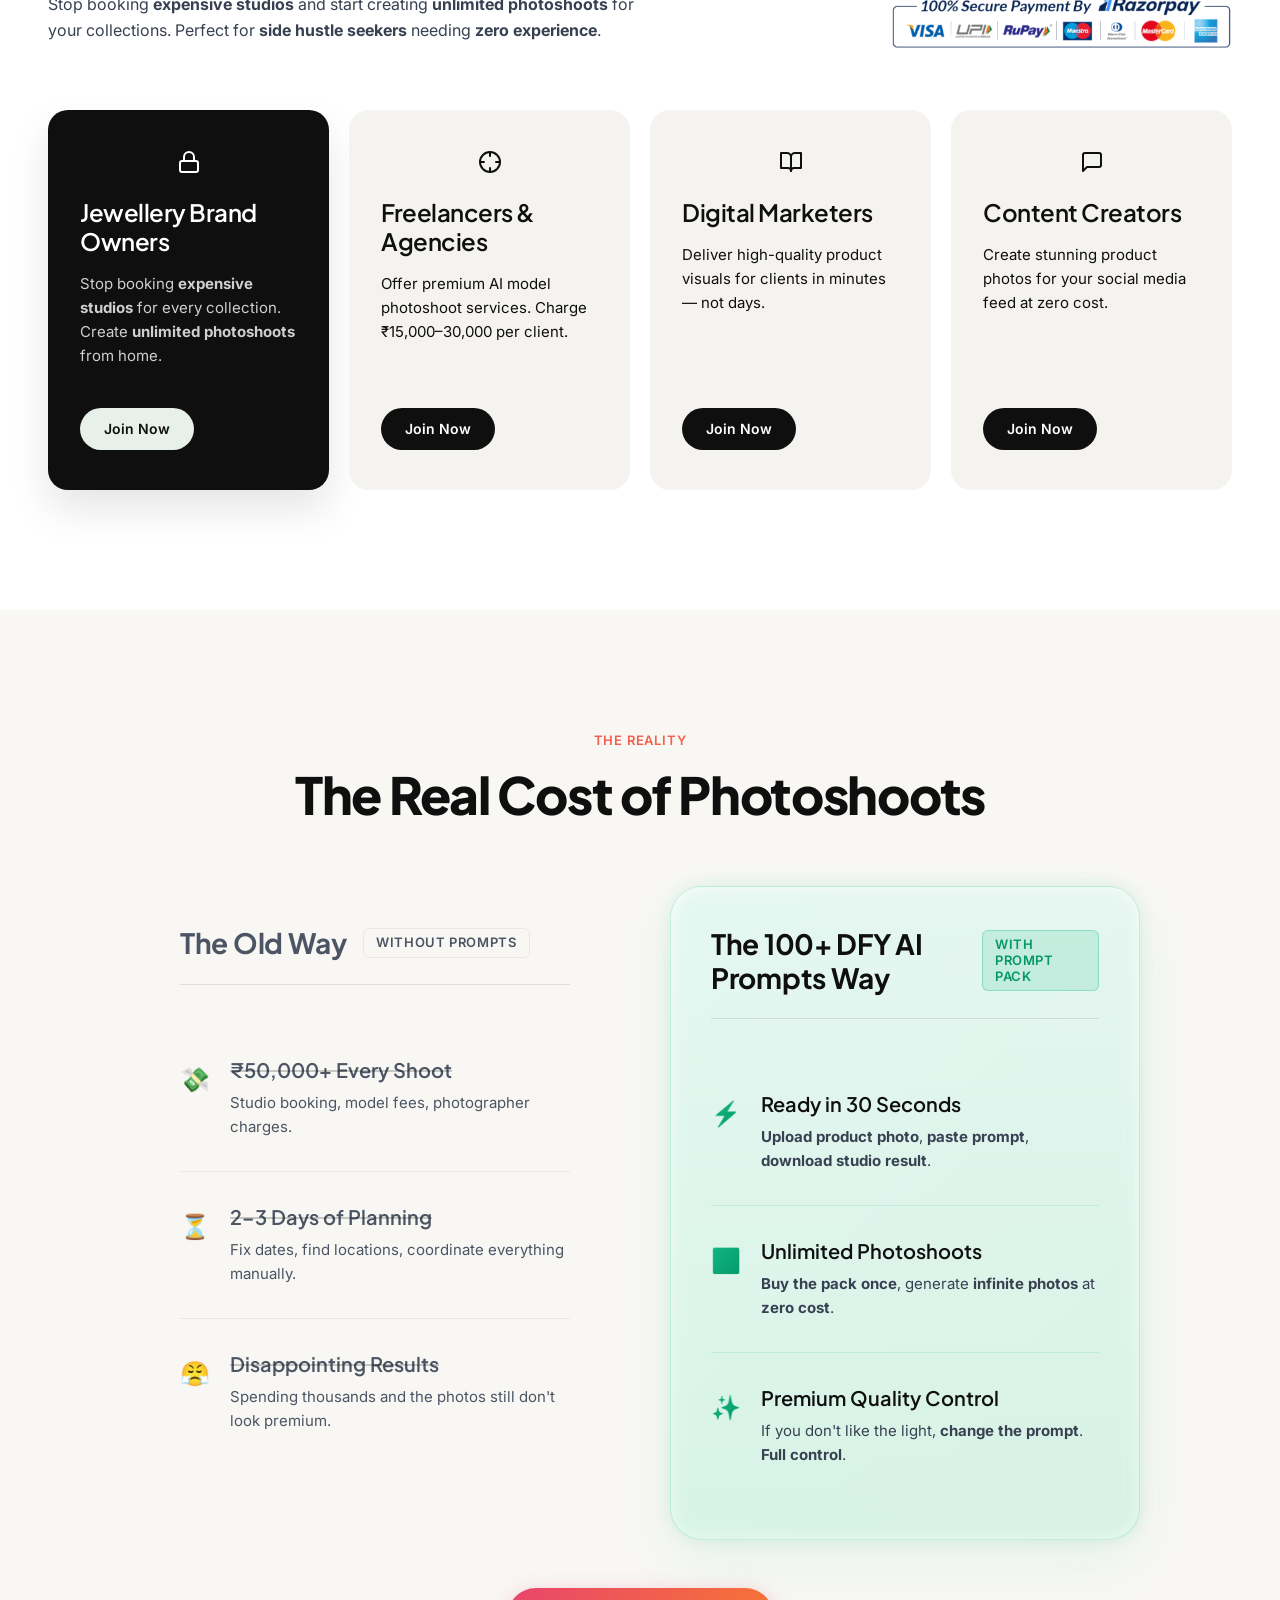
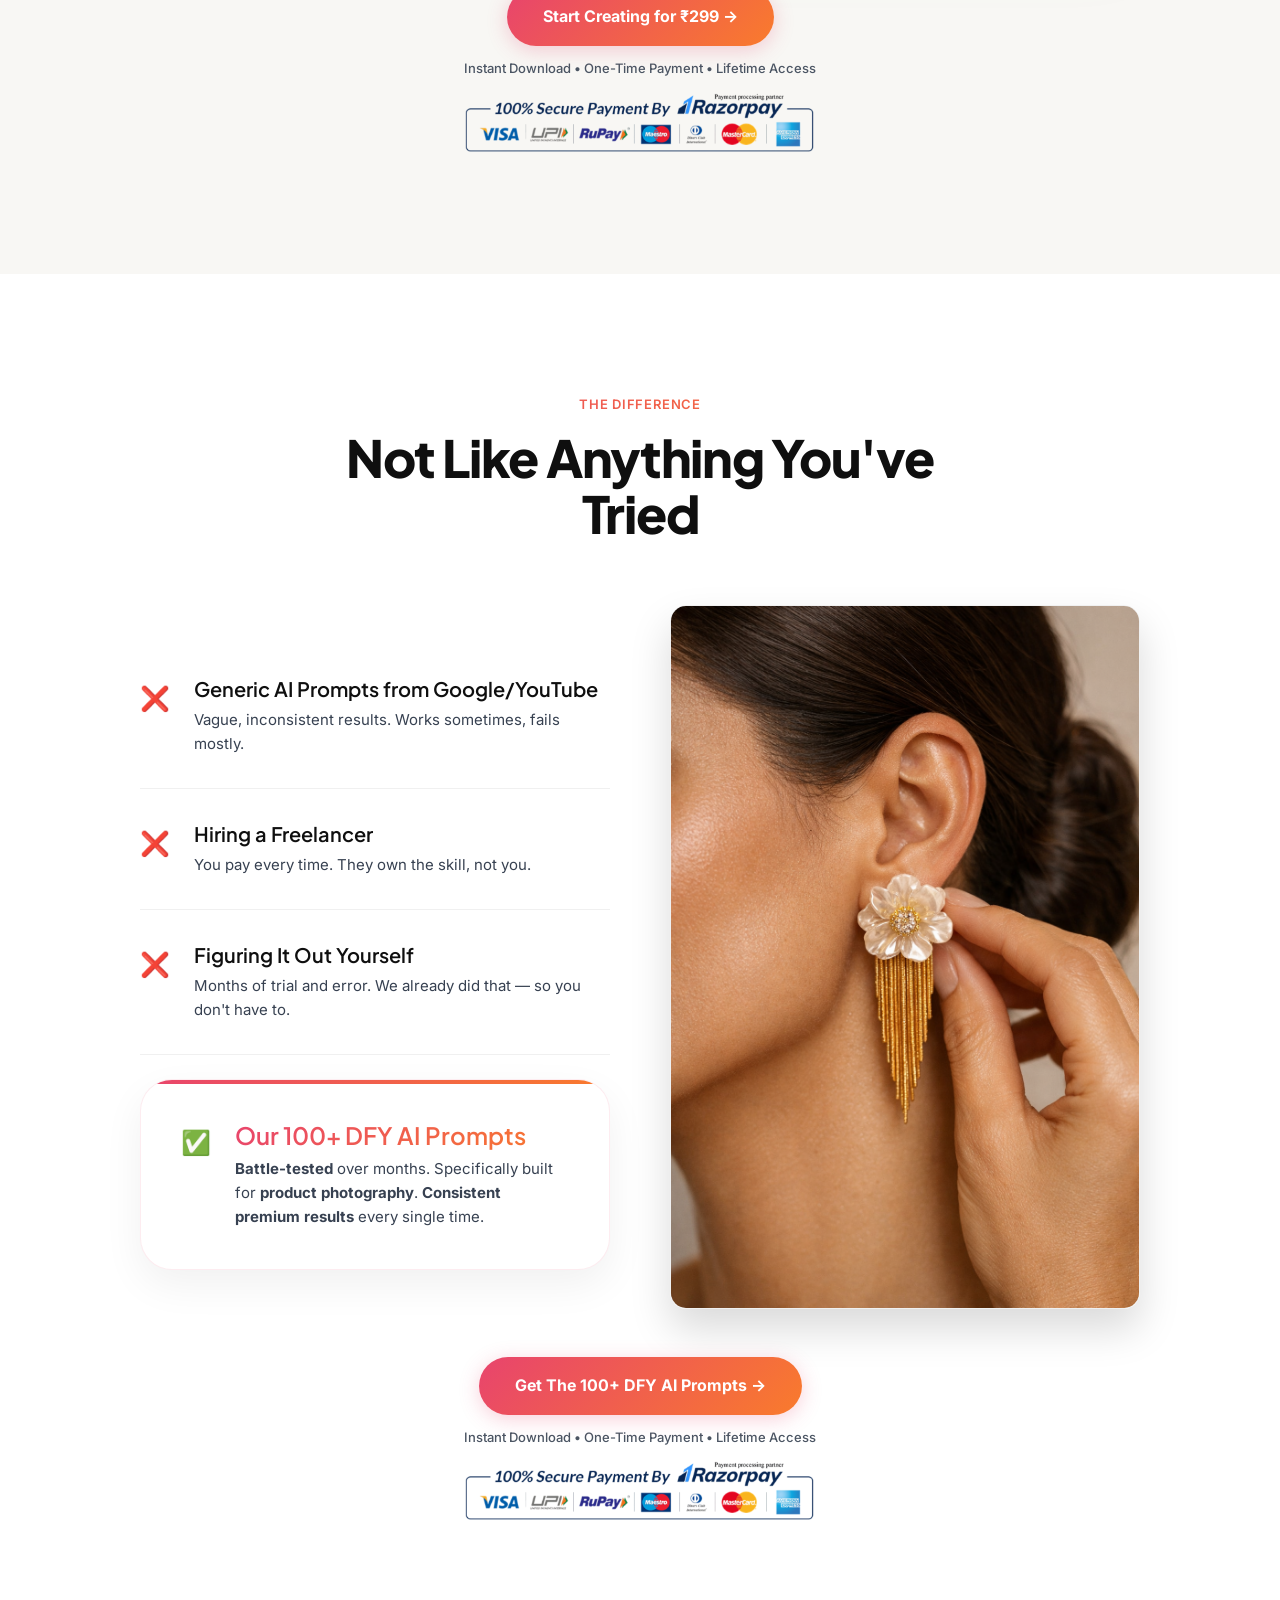
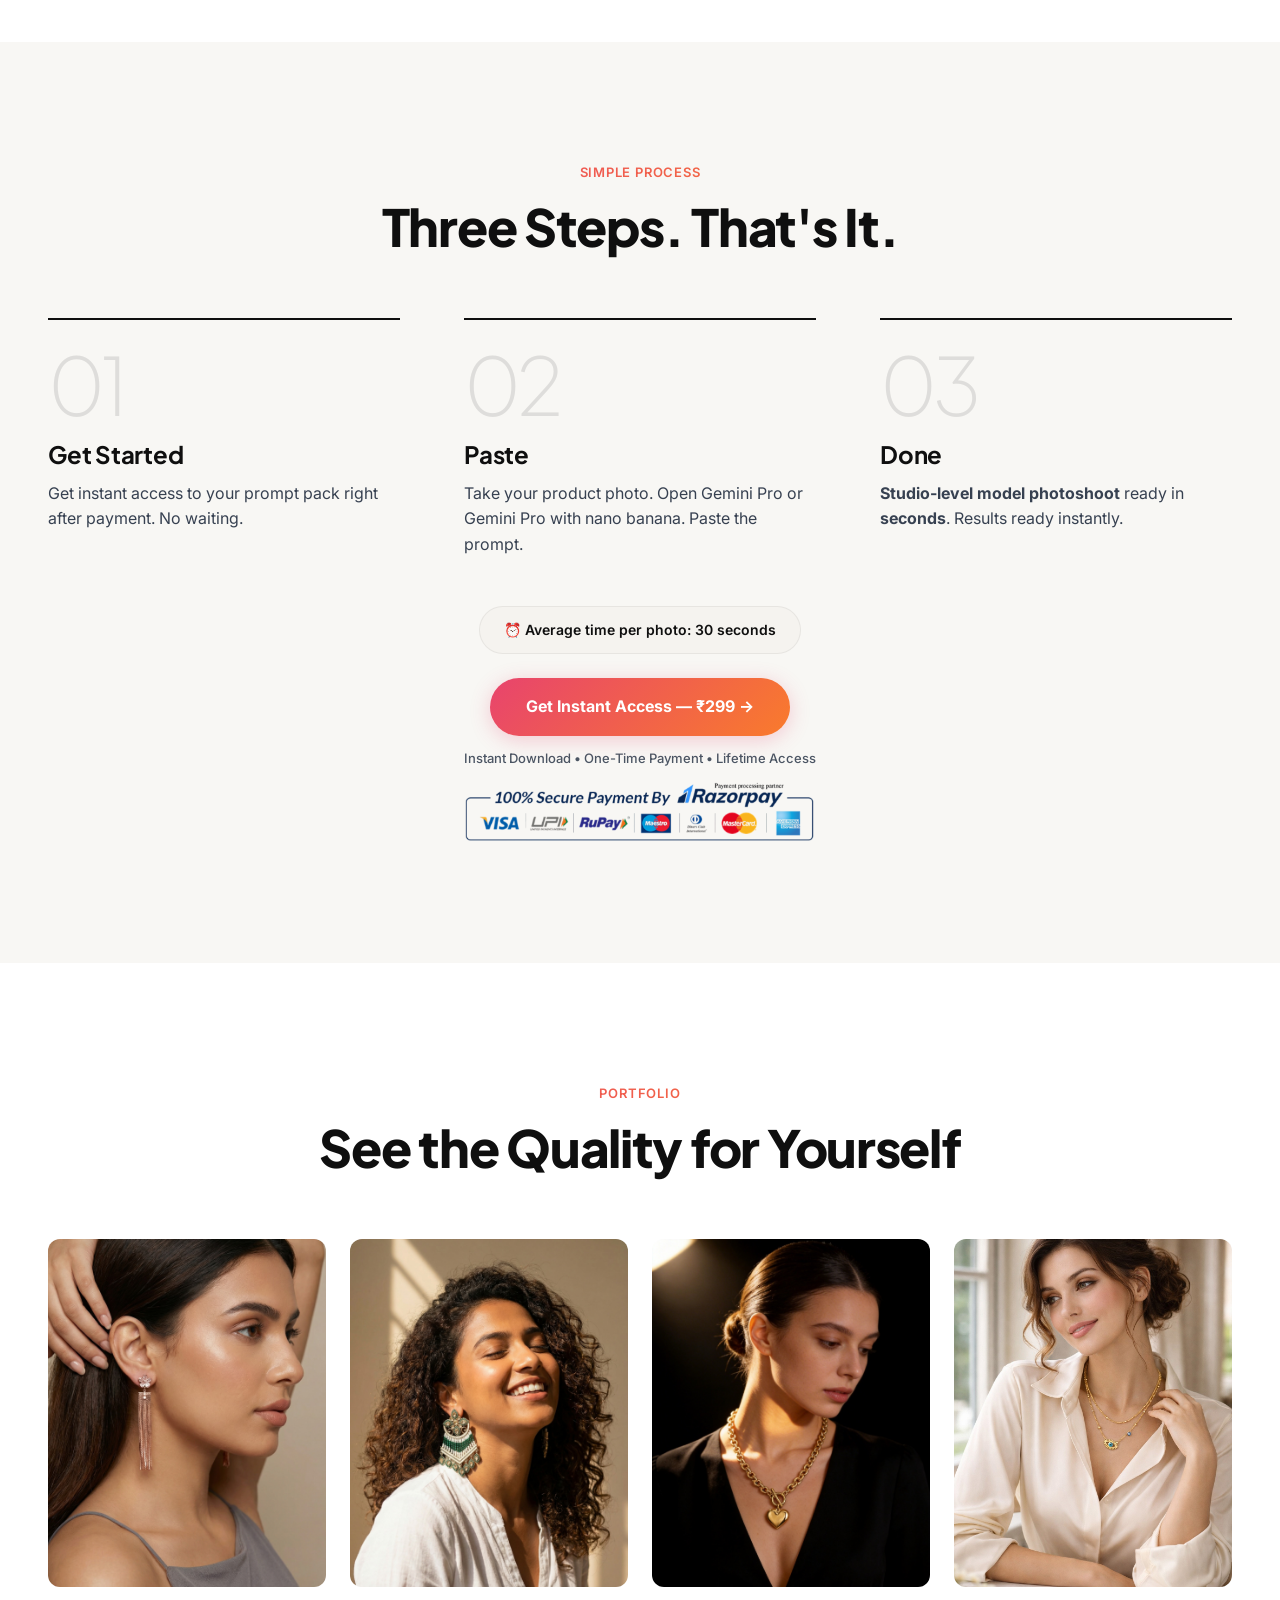
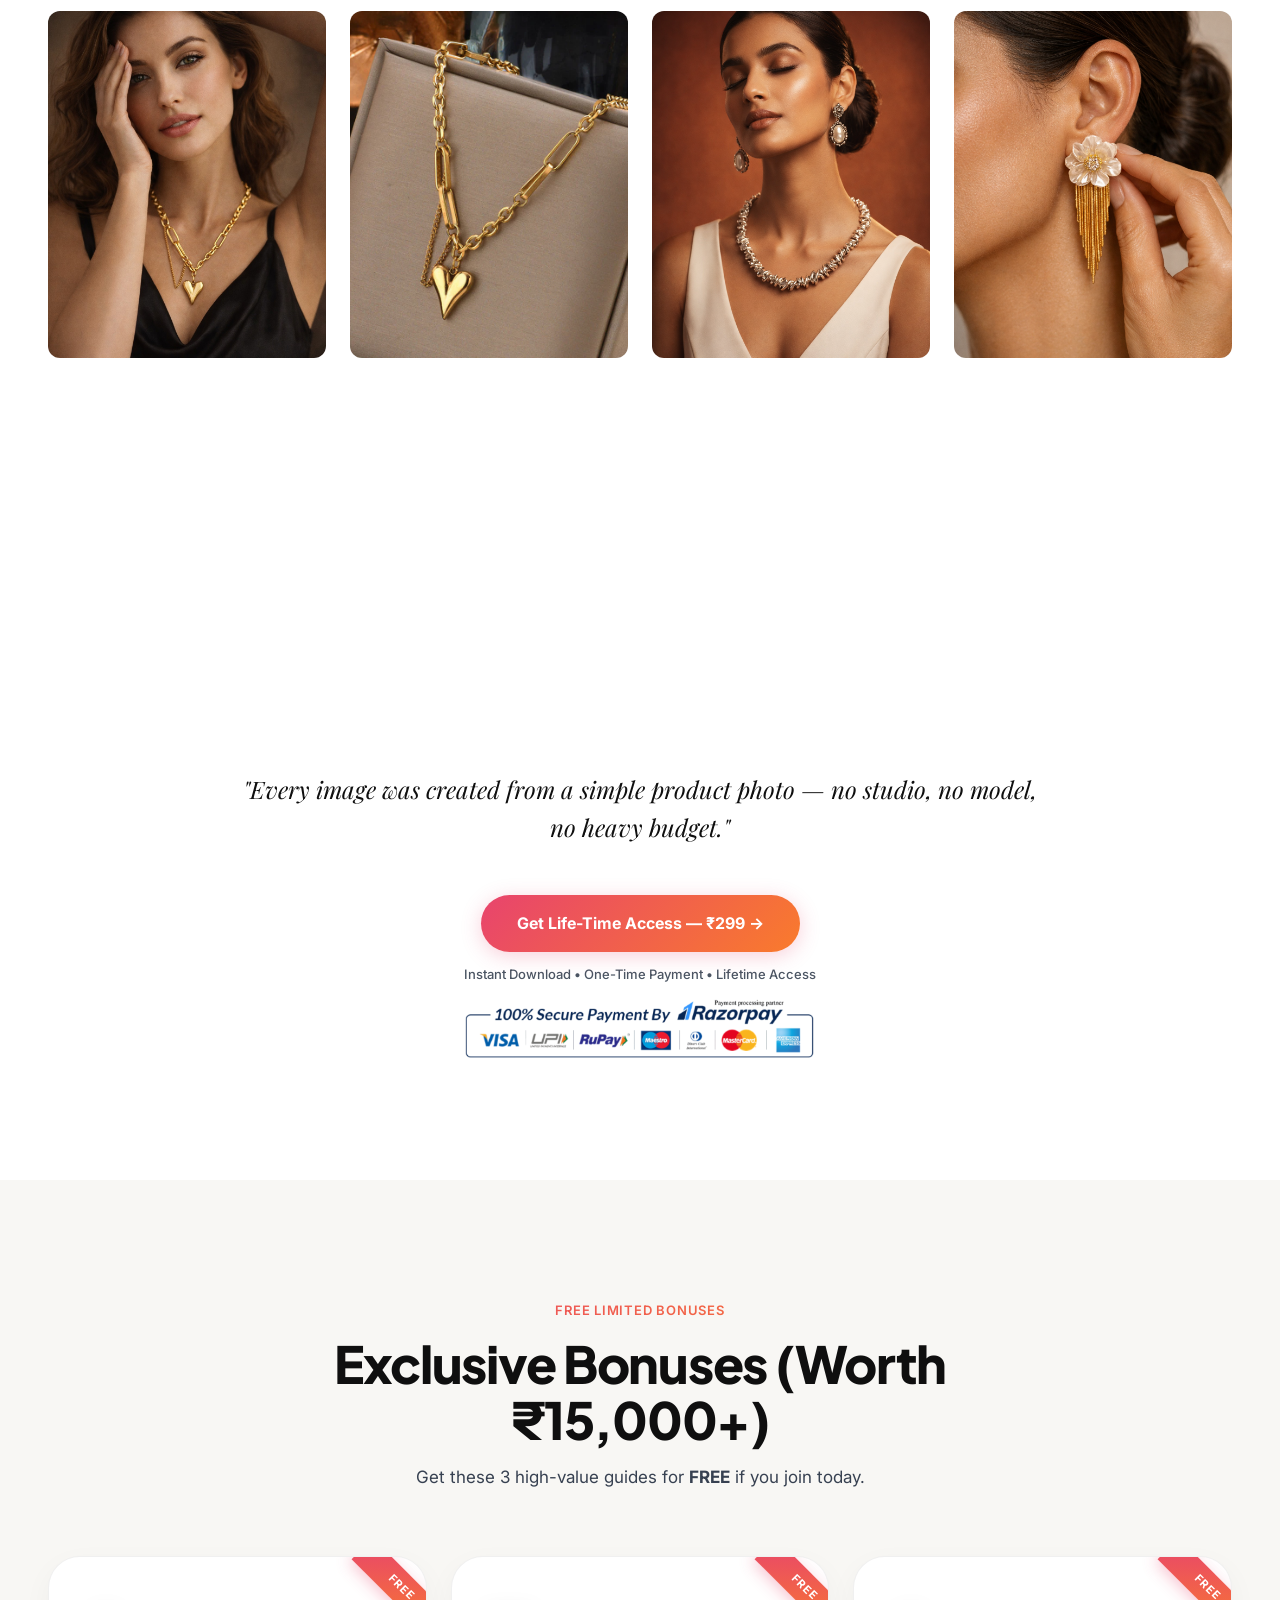
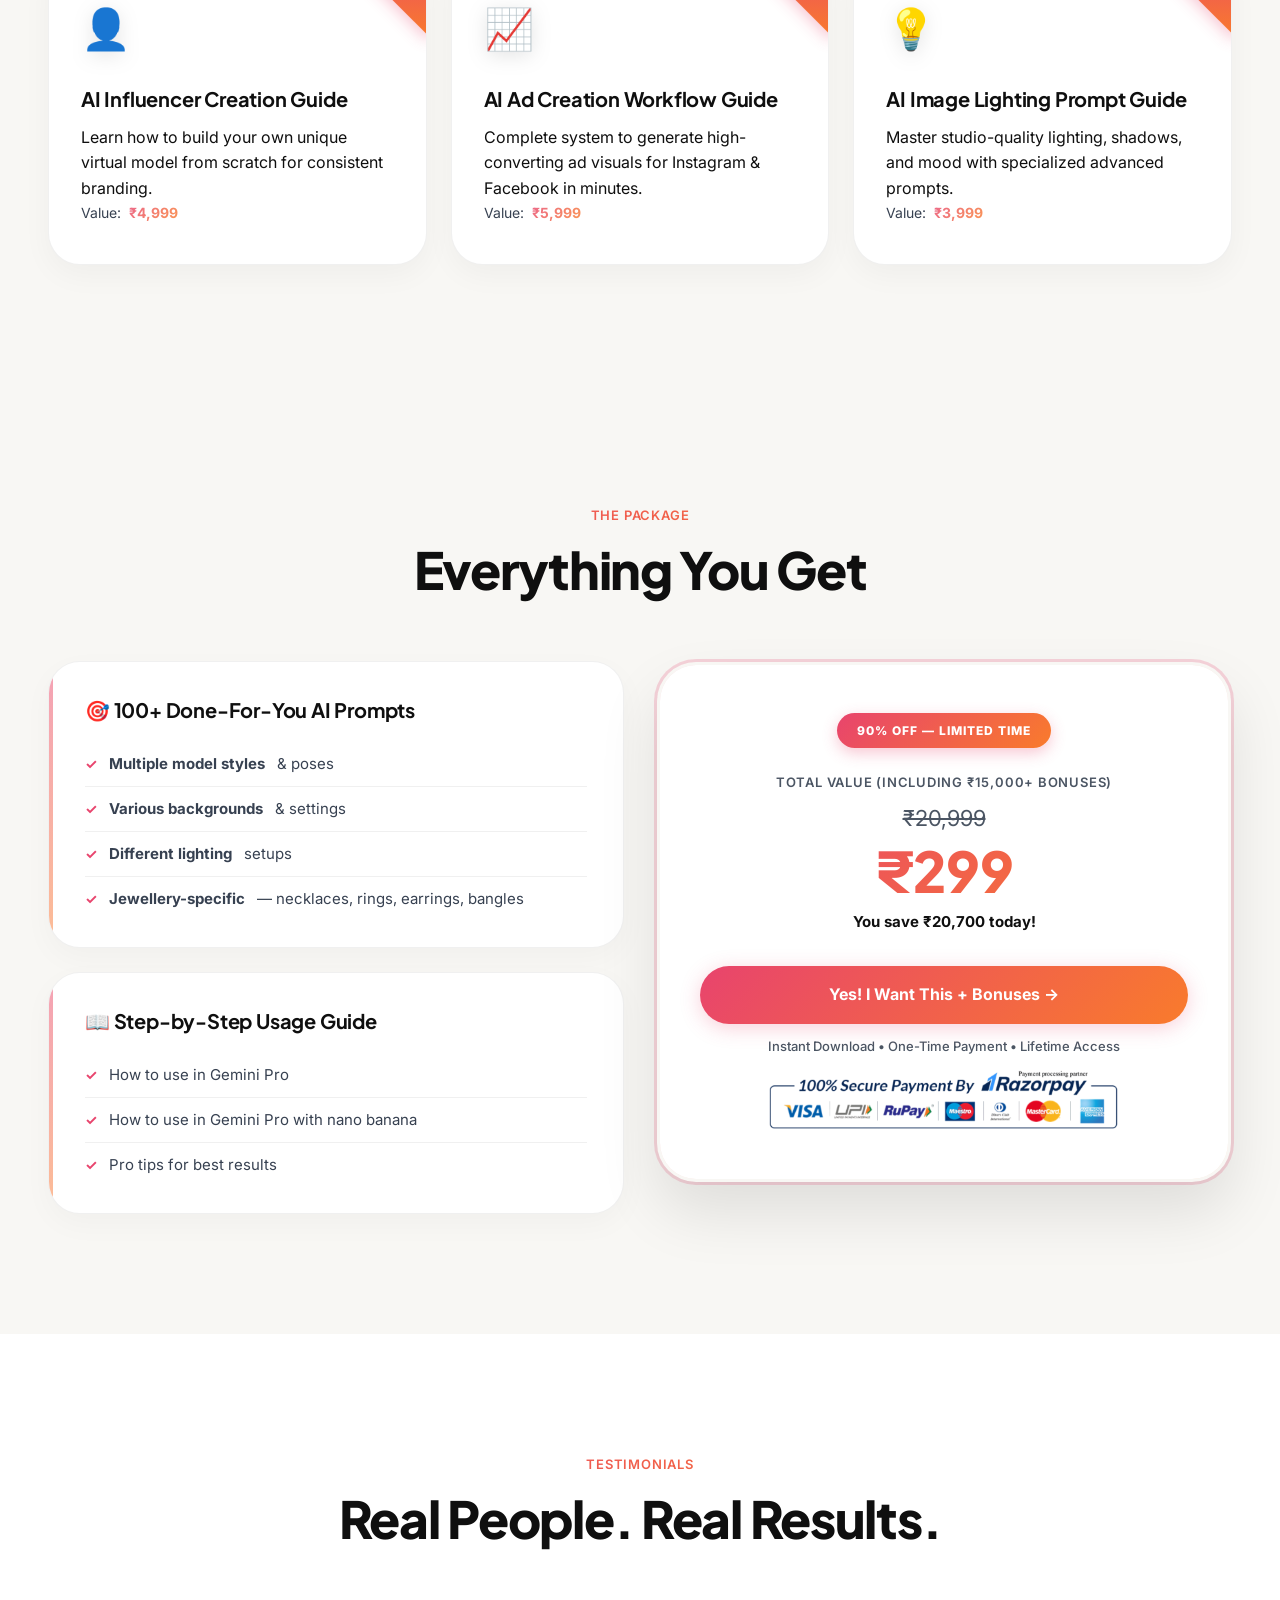
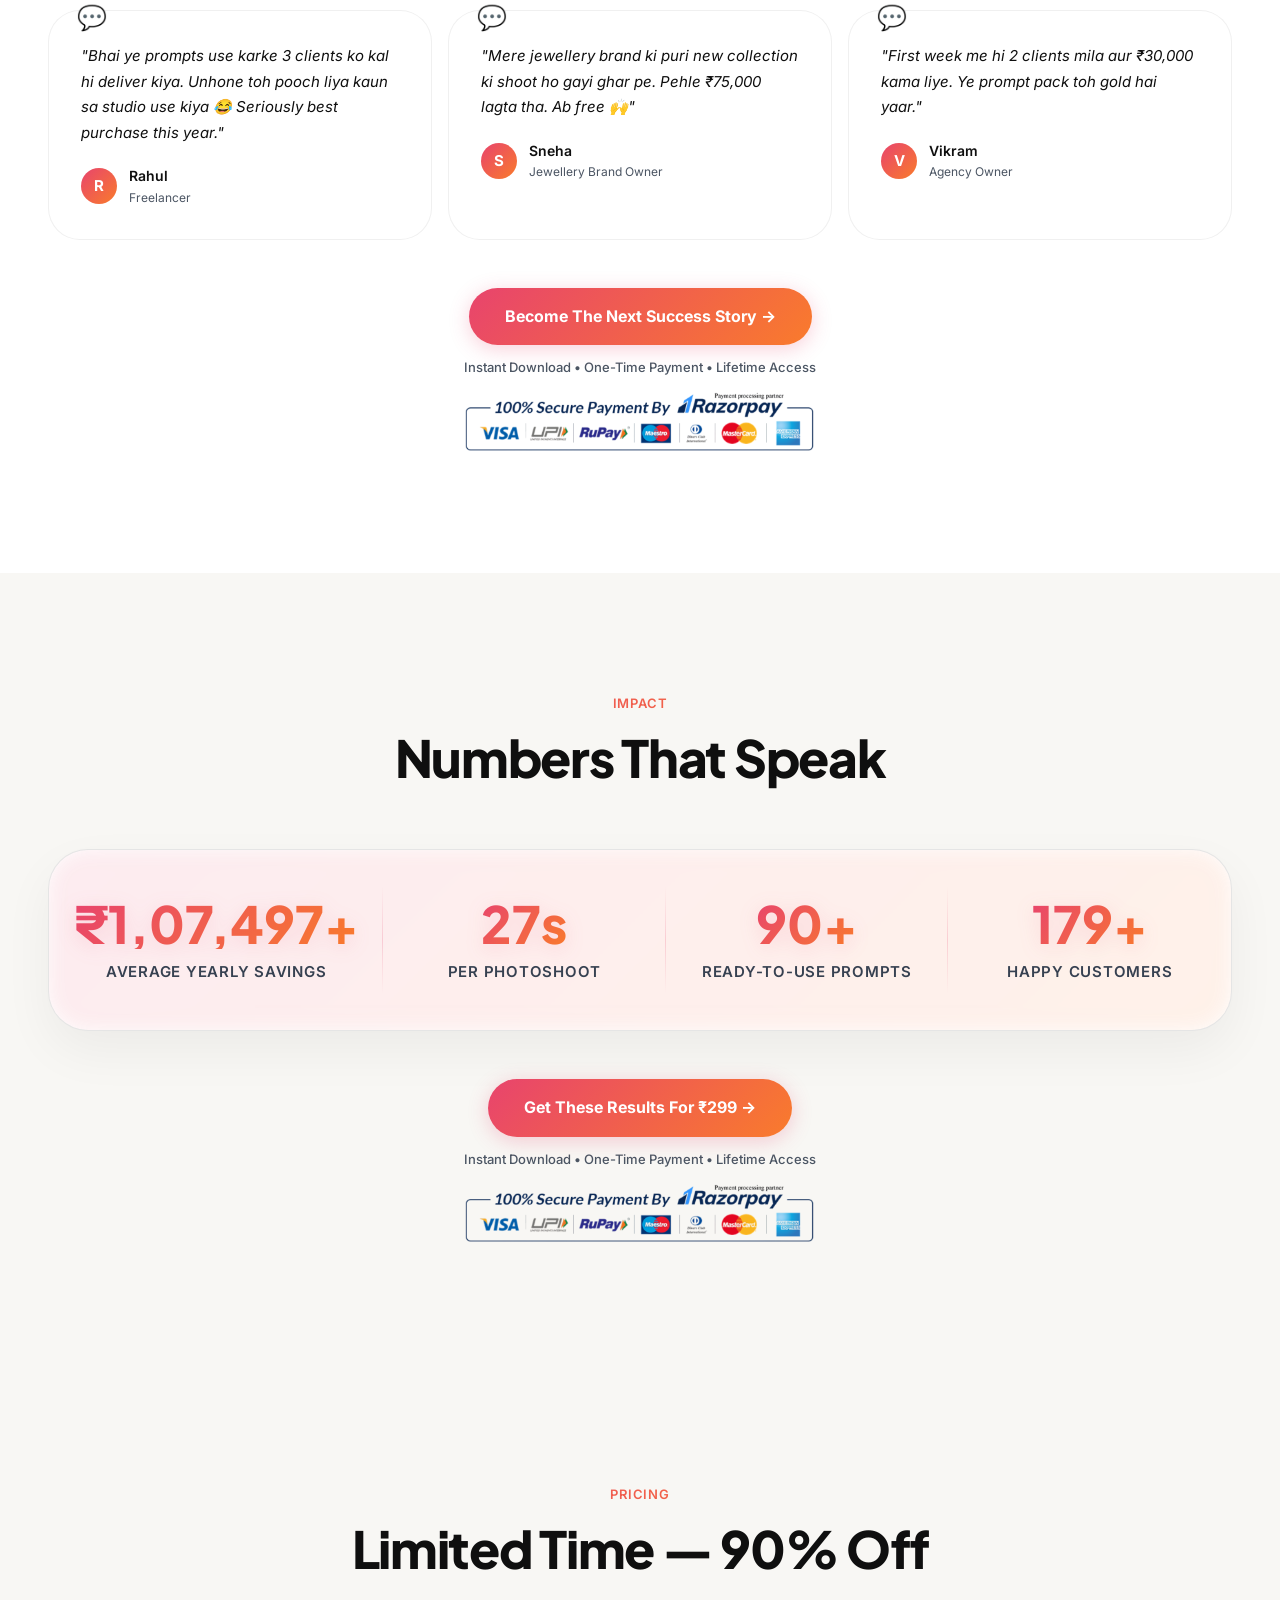
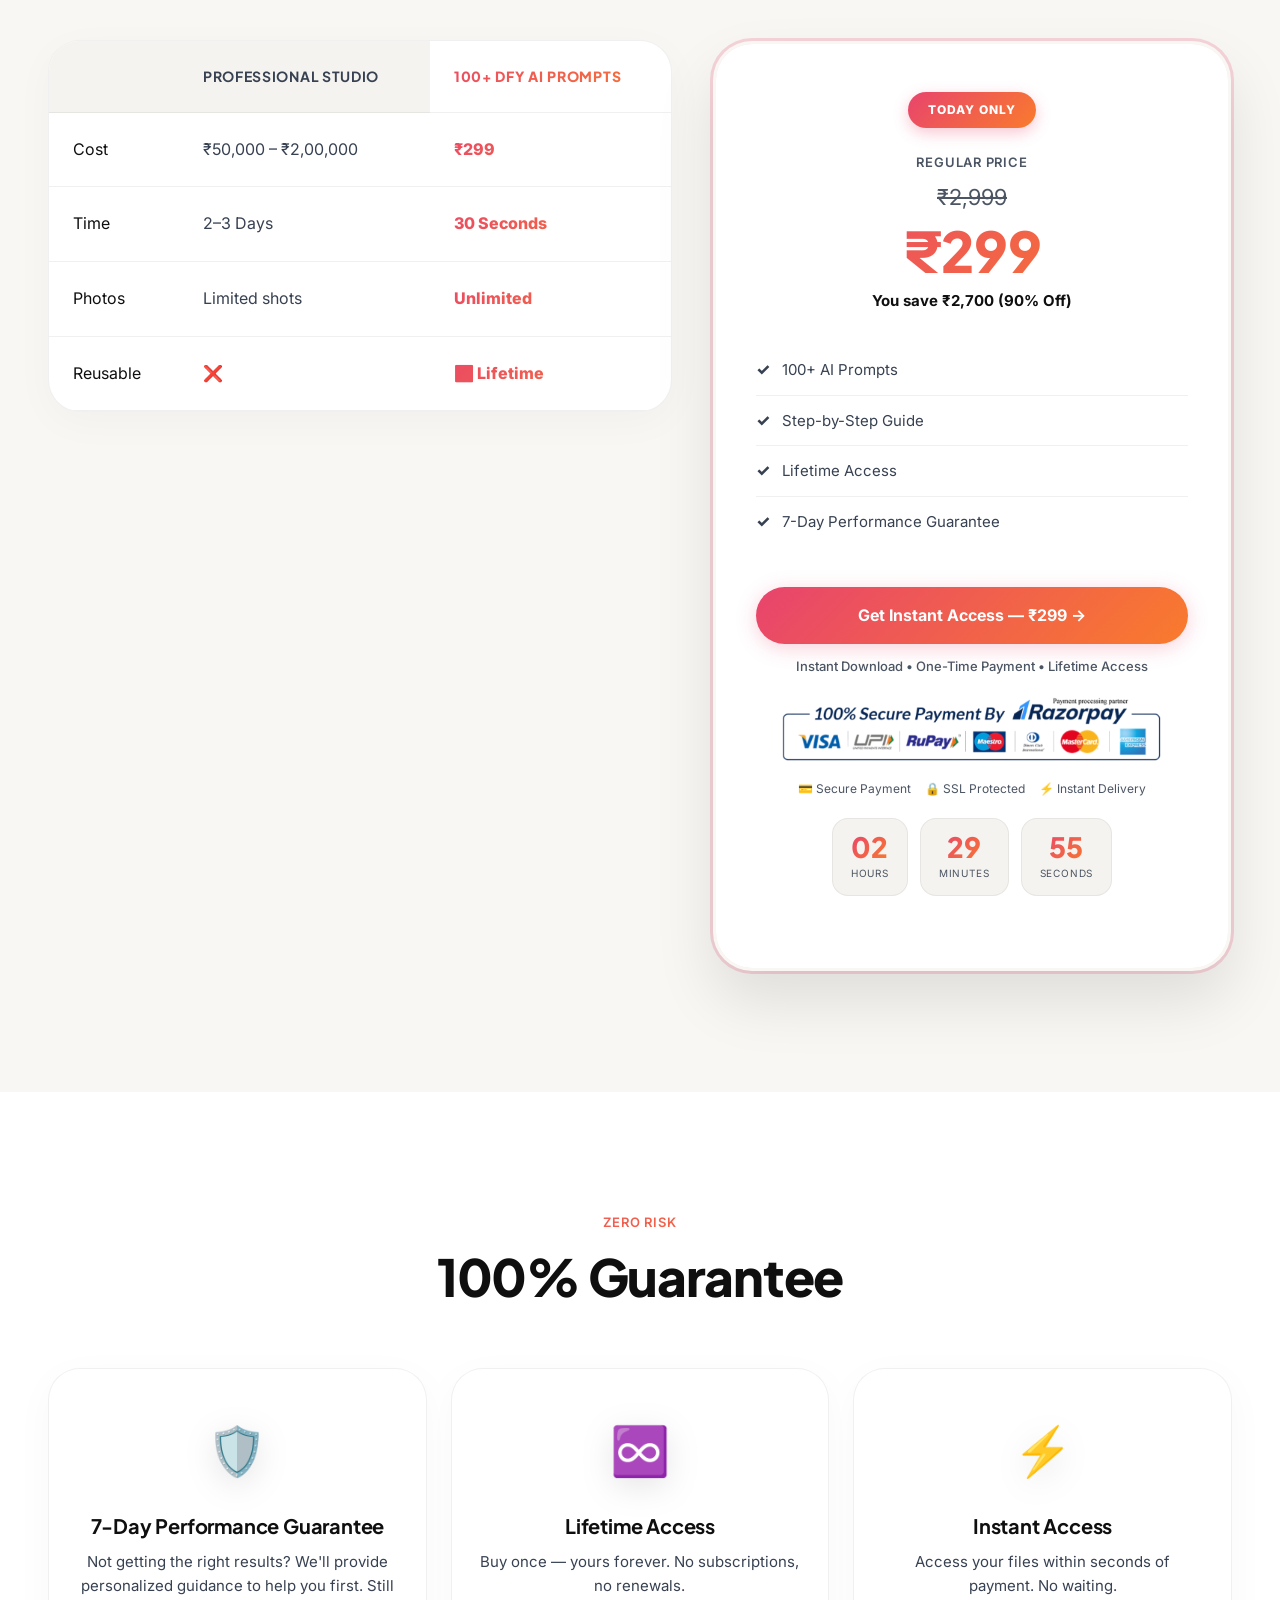
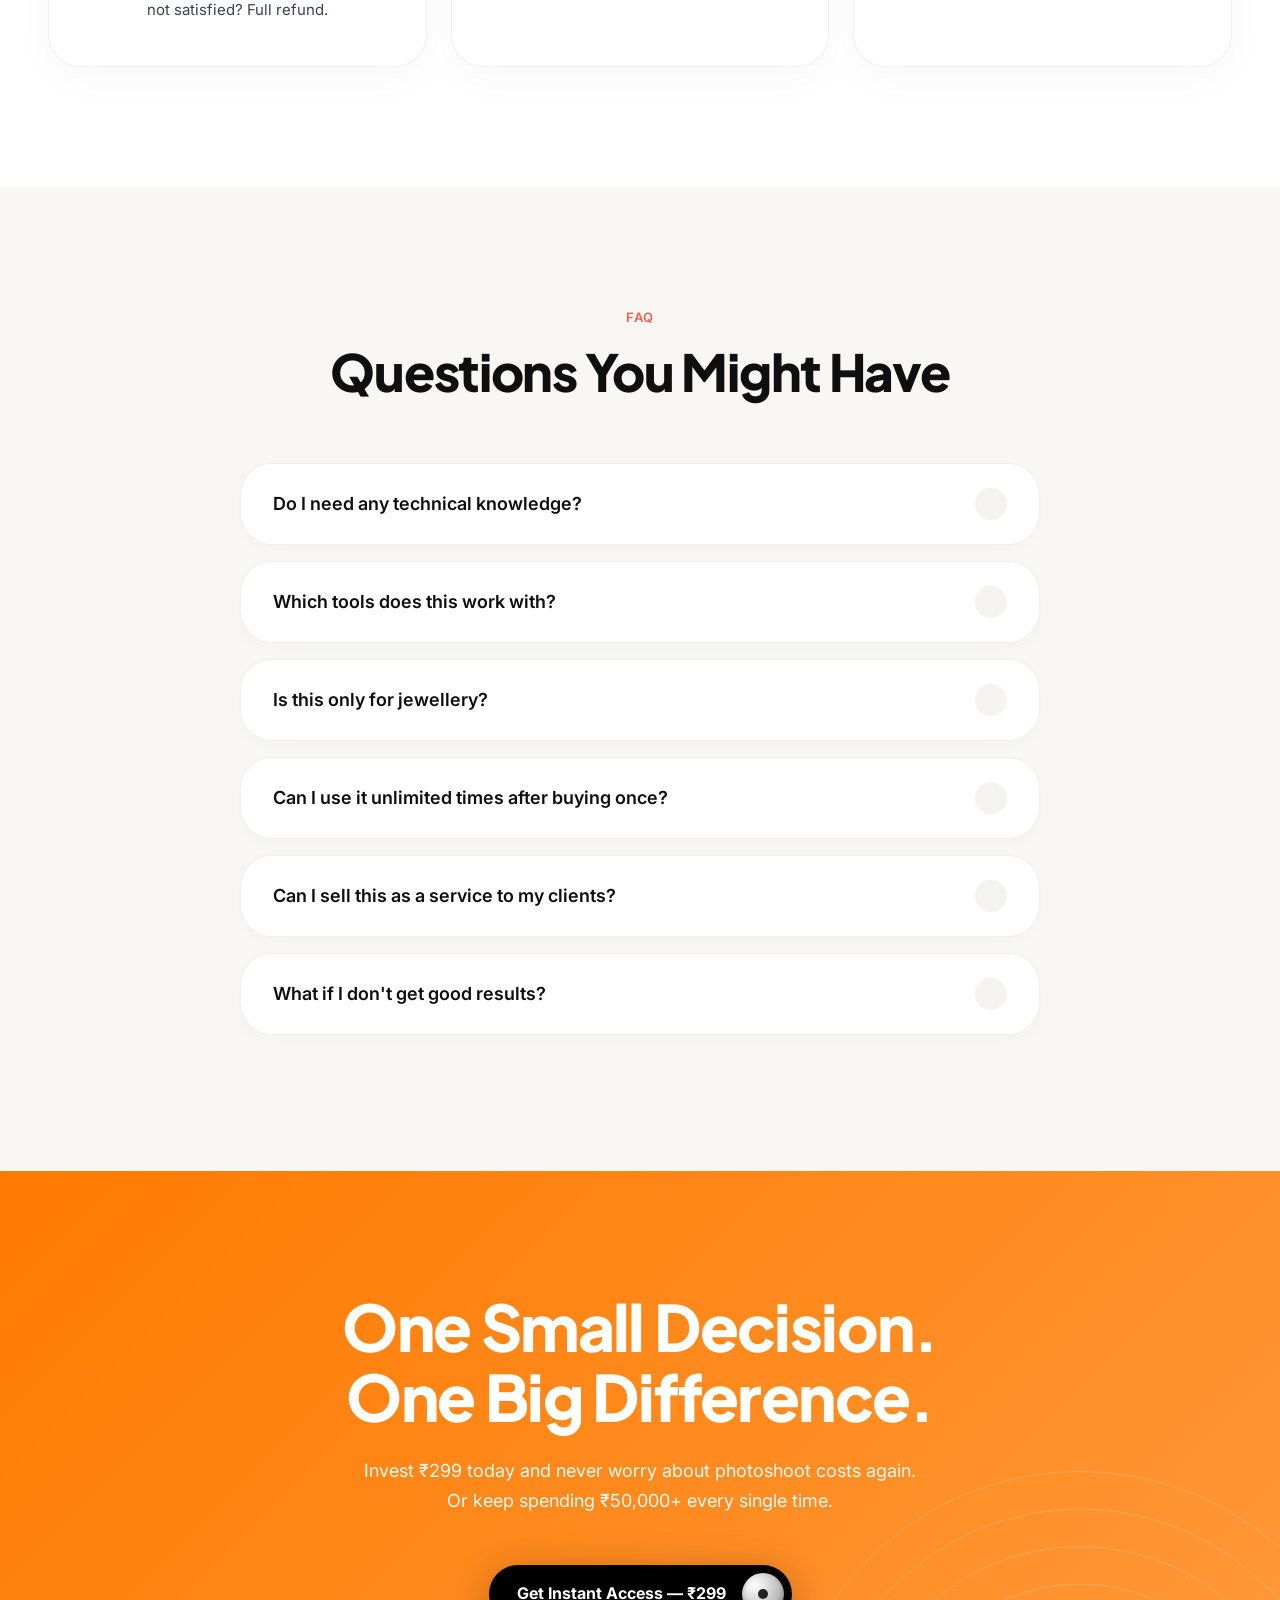
==== commit 089fbe42: "feat: Update payment links, refine guarantee policy, implement lazy loading, adjust countdown timer " ====
--- a/index.html
+++ b/index.html
@@ -13,6 +13,9 @@
     <meta property="og:description"
         content="Production studios charge ₹50,000-2,00,000 for what you can get here for ₹299. 100+ ready-to-use AI prompts.">
     <meta property="og:type" content="website">
+    <link rel="preconnect" href="https://fonts.googleapis.com">
+    <link rel="preconnect" href="https://fonts.gstatic.com" crossorigin>
+    <link rel="dns-prefetch" href="https://checkout.razorpay.com">
     <link rel="stylesheet" href="style.css">
 </head>
 
@@ -66,7 +69,7 @@
                 <a href="#whats-inside">What's Inside</a>
             </div>
 
-            <a href="#pricing" class="nav-cta">Get Instant Access — ₹299 →</a>
+            <a href="https://rzp.io/rzp/0pQzrsTY" class="nav-cta">Get Instant Access — ₹299 →</a>
         </div>
     </nav>
 
@@ -135,8 +138,9 @@
                         <img src="images/after.jpeg" alt="Model Result 6">
                         <img src="images/before.jpeg" alt="Model Result 7">
                     </div>
-                    <div class="grid-col col-7 mobile-hide">
-                        <img src="images/Gemini_Generated_Image_7oxxd77oxxd77oxx.png" alt="Model Result 8">
+                    <div class="card-image stagger-item">
+                        <img src="images/Gemini_Generated_Image_7oxxd77oxxd77oxx.png" alt="Usage Guide Result" loading="lazy">
+                        <div class="result-tag">Studio Result</div>
                     </div>
                 </div>
             </div>
@@ -195,7 +199,7 @@
                         <div class="polaroid p-before">
                             <div class="polaroid-tape"></div>
                             <div class="polaroid-img-wrap">
-                                <img src="images/before-2.jpeg" alt="Before">
+                                <img src="images/before-2.jpeg" alt="Before" loading="lazy">
                             </div>
                             <div class="polaroid-text">before</div>
                         </div>
@@ -212,7 +216,7 @@
                         <div class="polaroid p-after">
                             <div class="polaroid-tape"></div>
                             <div class="polaroid-img-wrap">
-                                <img src="images/after-2.jpeg" alt="After">
+                                <img src="images/after-2.jpeg" alt="After" loading="lazy">
                             </div>
                             <div class="polaroid-text">after</div>
                         </div>
@@ -244,7 +248,7 @@
                 <div class="audience-header-cta">
                     <a href="https://rzp.io/rzp/0pQzrsTY" class="btn-primary">Get Access Now</a>
                     <img src="images/razorpay-secure.png" alt="Secure Payment" class="btn-trust-badge"
-                        style="margin-top: 10px; max-width: 140px;">
+                        style="margin-top: 10px; max-width: 340px;">
                 </div>
             </div>
 
@@ -495,17 +499,17 @@
                 <h2>See the Quality for Yourself</h2>
             </div>
             <div class="gallery-grid stagger">
-                <div class="gallery-item"><img src="images/after-1.jpeg" alt="100+ DFY AI Prompts Result"></div>
-                <div class="gallery-item"><img src="images/after-2.jpeg" alt="100+ DFY AI Prompts Result"></div>
-                <div class="gallery-item"><img src="images/after-3.jpeg" alt="100+ DFY AI Prompts Result"></div>
-                <div class="gallery-item"><img src="images/after-4.jpeg" alt="100+ DFY AI Prompts Result"></div>
-                <div class="gallery-item"><img src="images/after-5.jpeg" alt="100+ DFY AI Prompts Result"></div>
-                <div class="gallery-item"><img src="images/necklace.webp" alt="100+ DFY AI Prompts Result"></div>
-                <div class="gallery-item"><img src="images/after 2.png" alt="100+ DFY AI Prompts Result"></div>
+                <div class="gallery-item"><img src="images/after-1.jpeg" alt="100+ DFY AI Prompts Result" loading="lazy"></div>
+                <div class="gallery-item"><img src="images/after-2.jpeg" alt="100+ DFY AI Prompts Result" loading="lazy"></div>
+                <div class="gallery-item"><img src="images/after-3.jpeg" alt="100+ DFY AI Prompts Result" loading="lazy"></div>
+                <div class="gallery-item"><img src="images/after-4.jpeg" alt="100+ DFY AI Prompts Result" loading="lazy"></div>
+                <div class="gallery-item"><img src="images/after-5.jpeg" alt="100+ DFY AI Prompts Result" loading="lazy"></div>
+                <div class="gallery-item"><img src="images/necklace.webp" alt="100+ DFY AI Prompts Result" loading="lazy"></div>
+                <div class="gallery-item"><img src="images/after 2.png" alt="100+ DFY AI Prompts Result" loading="lazy"></div>
                 <div class="gallery-item"><img src="images/Gemini Pro Image Feb 5, 2026, 09_38_29 PM.png"
-                        alt="100+ DFY AI Prompts Result"></div>
+                        alt="100+ DFY AI Prompts Result" loading="lazy"></div>
                 <div class="gallery-item"><img src="images/Gemini Pro Image Feb 5, 2026, 09_51_37 PM.png"
-                        alt="100+ DFY AI Prompts Result"></div>
+                        alt="100+ DFY AI Prompts Result" loading="lazy"></div>
             </div>
             <p class="gallery-note reveal">
                 "Every image was created from a simple product photo — no studio, no model, no heavy budget."
@@ -740,7 +744,7 @@
                             <li><span class="check">✓</span> 100+ AI Prompts</li>
                             <li><span class="check">✓</span> Step-by-Step Guide</li>
                             <li><span class="check">✓</span> Lifetime Access</li>
-                            <li><span class="check">✓</span> 7-Day Money Back Guarantee</li>
+                            <li><span class="check">✓</span> 7-Day Performance Guarantee</li>
                         </ul>
 
                         <a href="https://rzp.io/rzp/0pQzrsTY" class="btn-primary"
@@ -789,8 +793,9 @@
             <div class="guarantee-grid stagger">
                 <div class="guarantee-card">
                     <span class="guarantee-icon">🛡️</span>
-                    <h3>7-Day Money Back</h3>
-                    <p>Not happy with the results? No questions asked — full refund.</p>
+                    <h3>7-Day Performance Guarantee</h3>
+                    <p>Not getting the right results? We'll provide personalized guidance to help you first. Still
+                        not satisfied? Full refund.</p>
                 </div>
                 <div class="guarantee-card">
                     <span class="guarantee-icon">♾️</span>
@@ -870,8 +875,9 @@
                         <span class="faq-icon">+</span>
                     </button>
                     <div class="faq-answer">
-                        <p>We offer a 7-day money back guarantee. If you're not happy with the results — full refund, no
-                            questions asked.</p>
+                        <p>We provide a 7-day performance guarantee. If you're not 100% happy with your results, we'll
+                            first guide you to ensure proper usage. If you're still not satisfied, we'll issue a full
+                            refund.</p>
                     </div>
                 </div>
             </div>
@@ -903,7 +909,7 @@
                 </a>
                 <p class="btn-trust-line" style="color:white; opacity:0.8;">Instant Download • One-Time Payment •
                     Lifetime Access</p>
-                <img src="images/razorpay-secure.png" alt="Secure Payment" class="btn-trust-badge"
+                <img src="images/razorpay-secure.png" alt="Secure Payment" class="btn-trust-badge" loading="lazy"
                     style="margin-top: 16px;">
             </div>
             <div class="final-trust">
@@ -918,7 +924,7 @@
     <footer class="footer">
         <div class="container">
             <div class="footer-logo">
-                <img src="images/Logo.png" alt="100+ DFY AI Prompts" class="footer-logo-img">
+                <img src="images/Logo.png" alt="100+ DFY AI Prompts" class="footer-logo-img" loading="lazy">
             </div>
             <p>© 2026 100+ DFY AI Prompts. All rights reserved.</p>
             <p
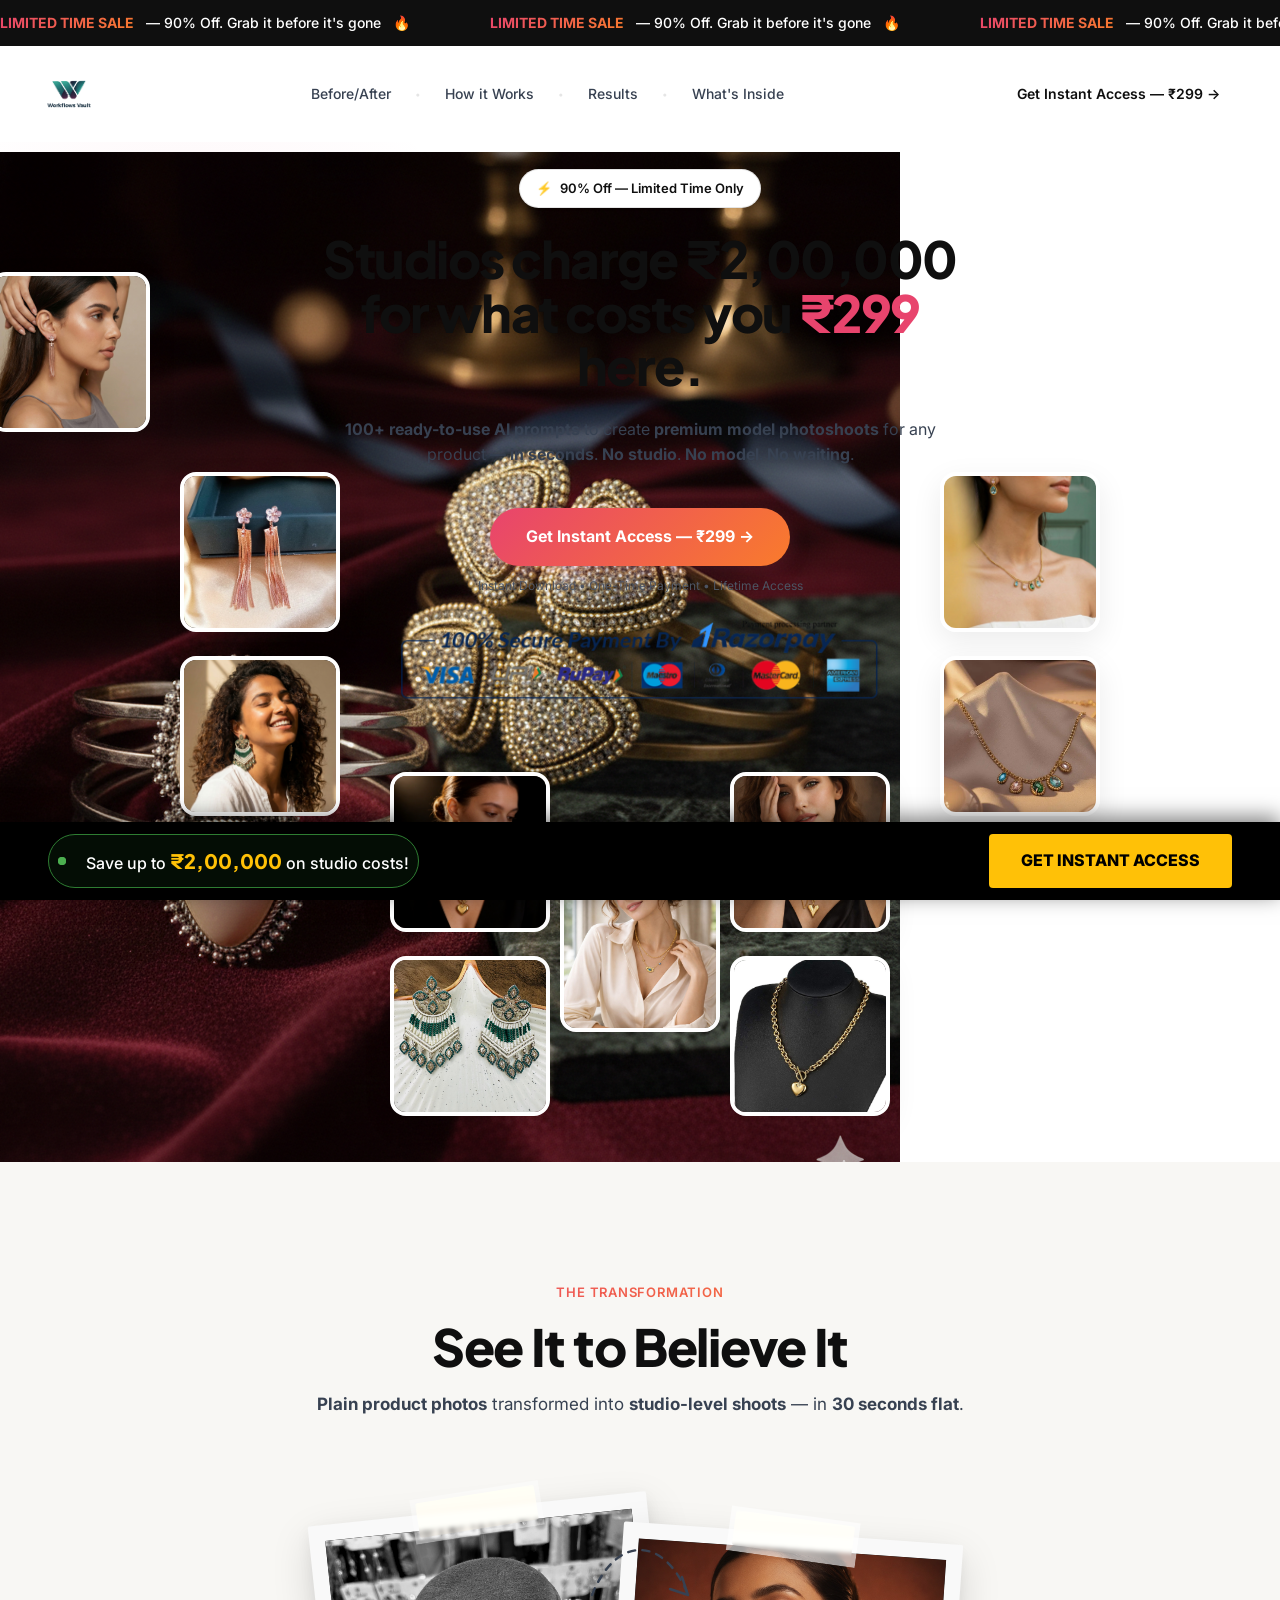
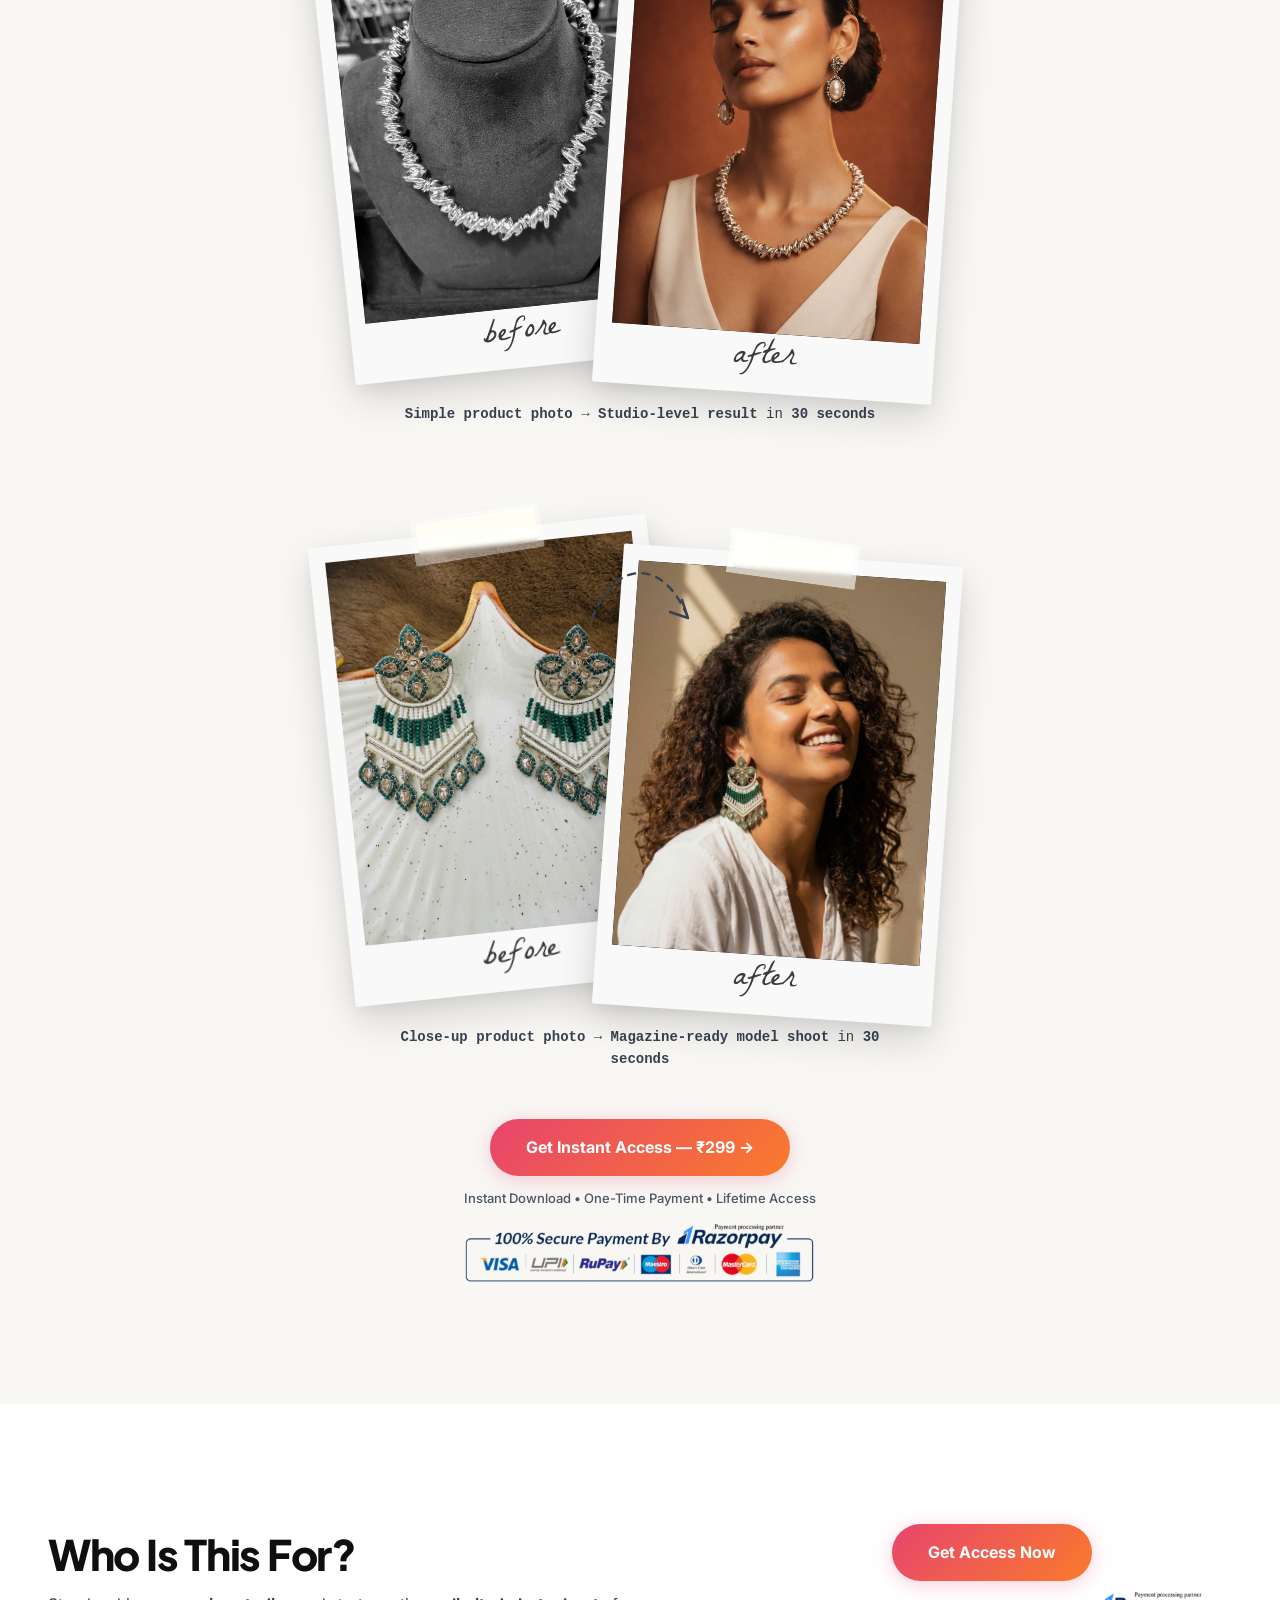
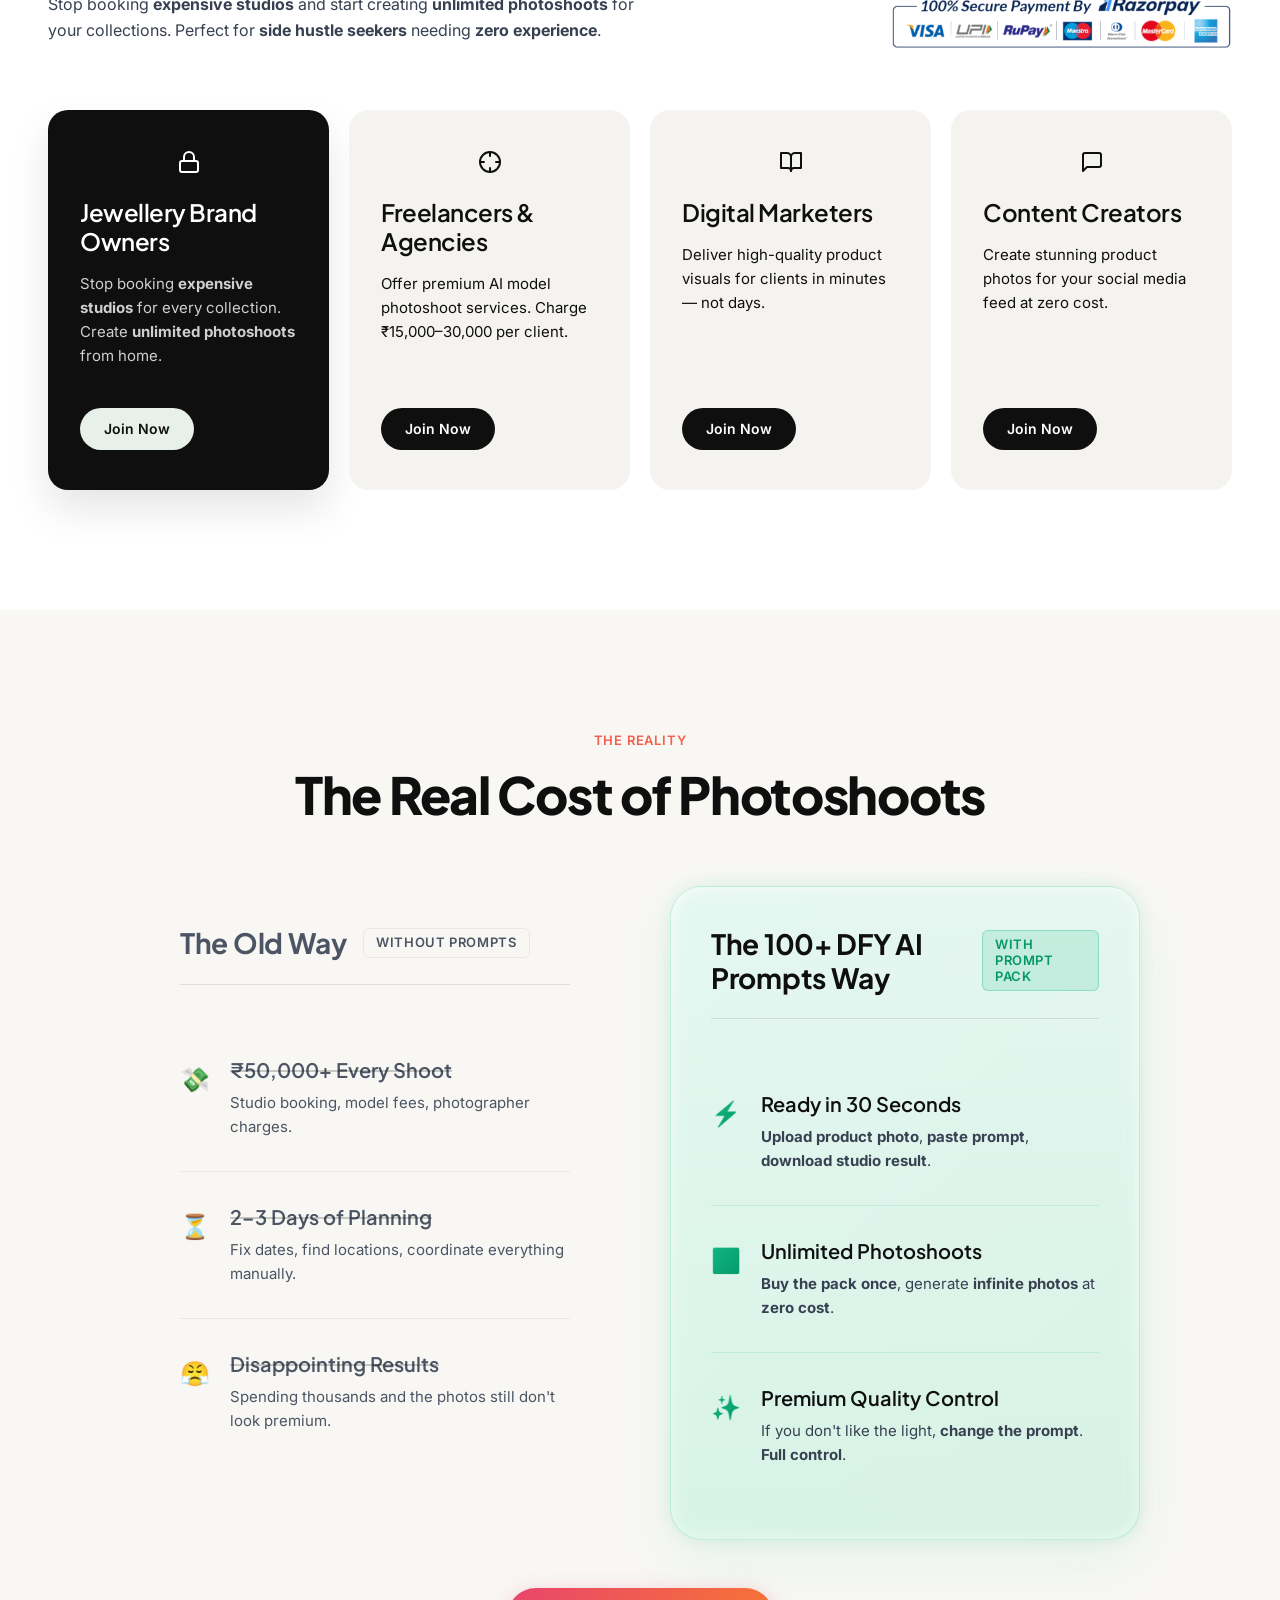
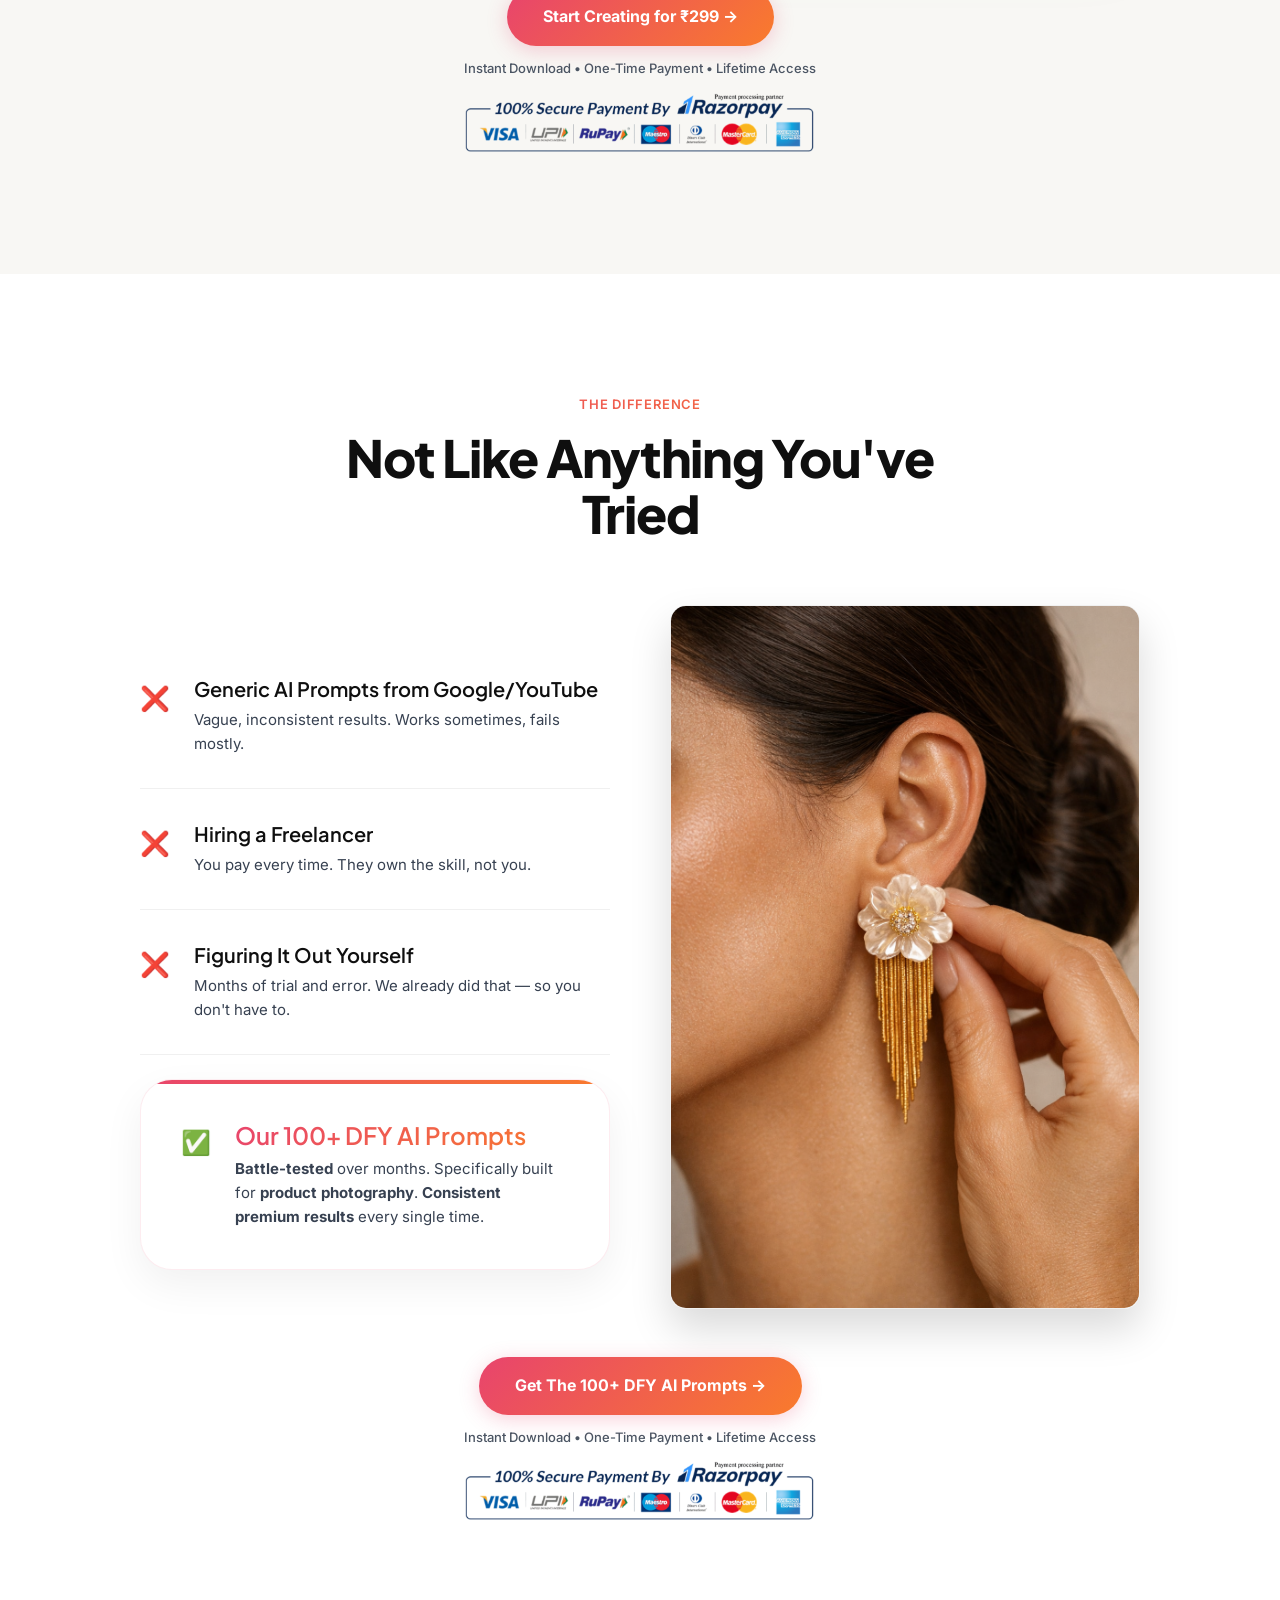
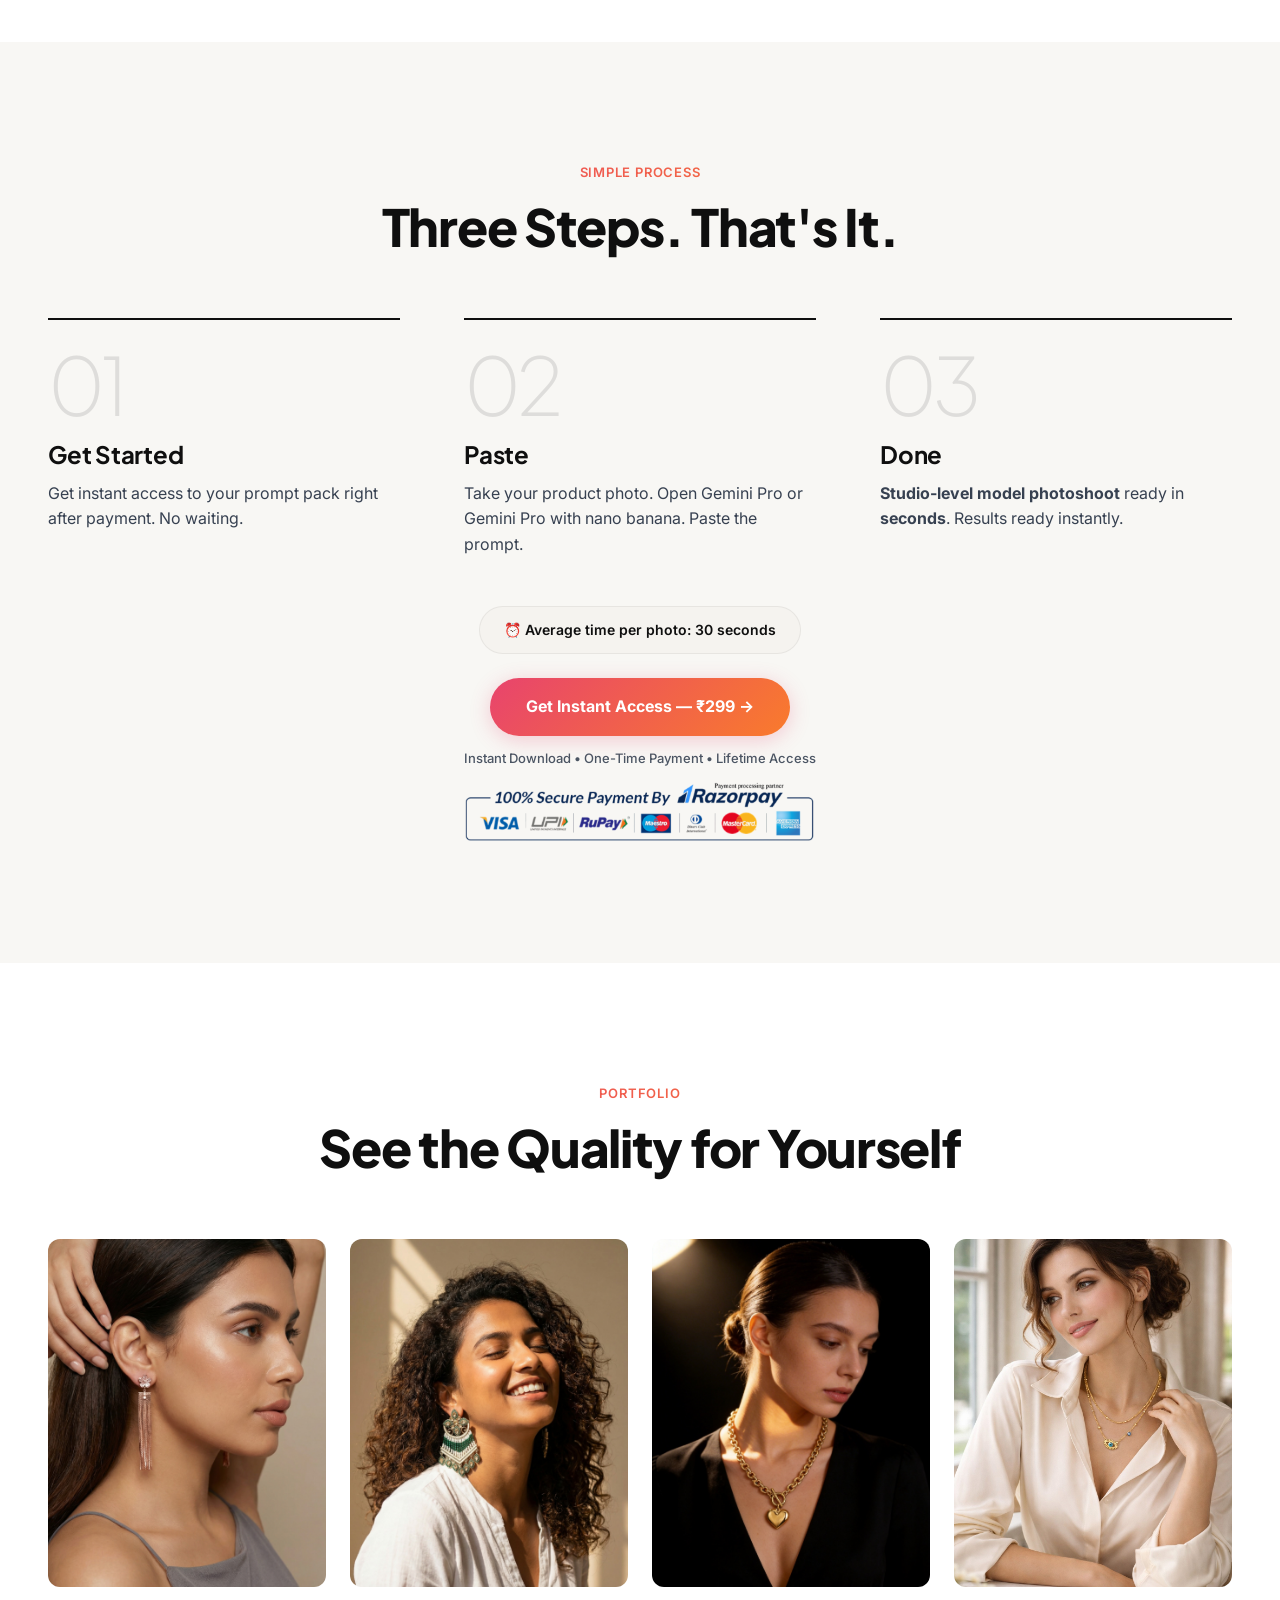
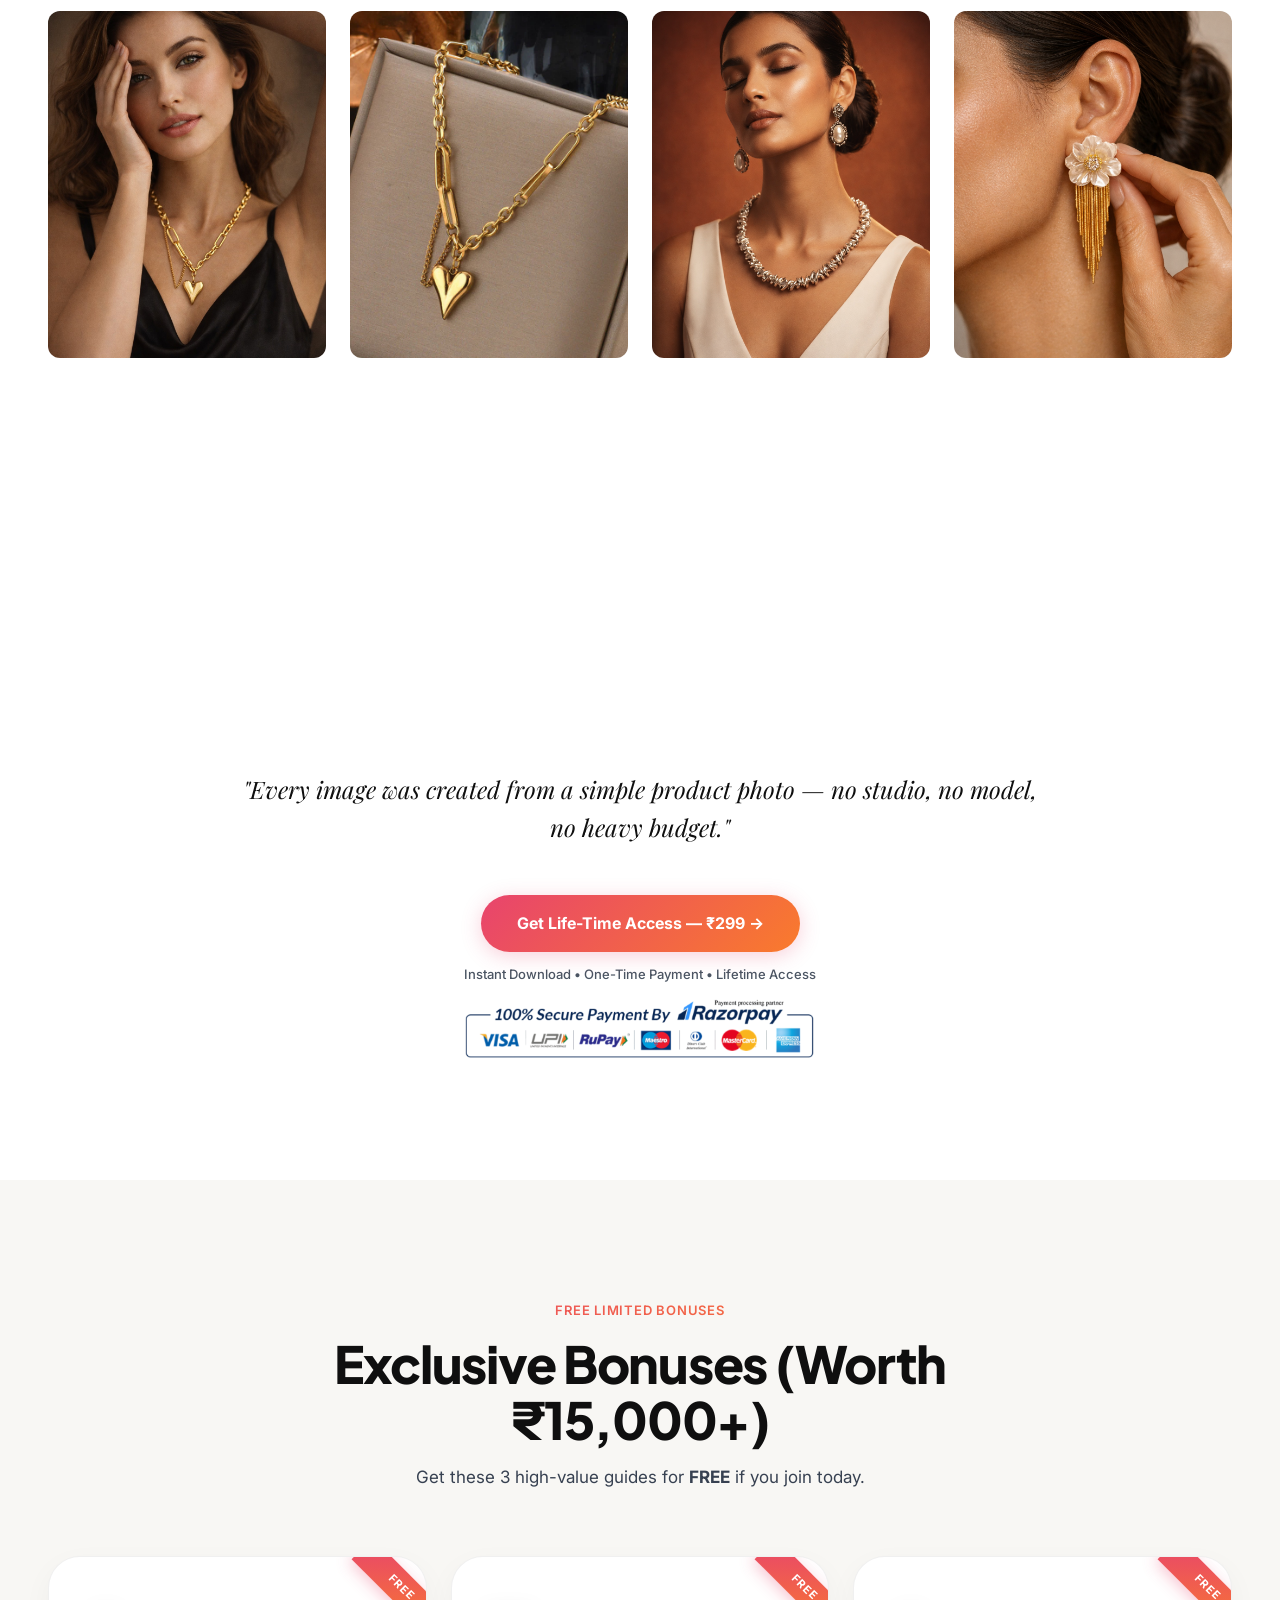
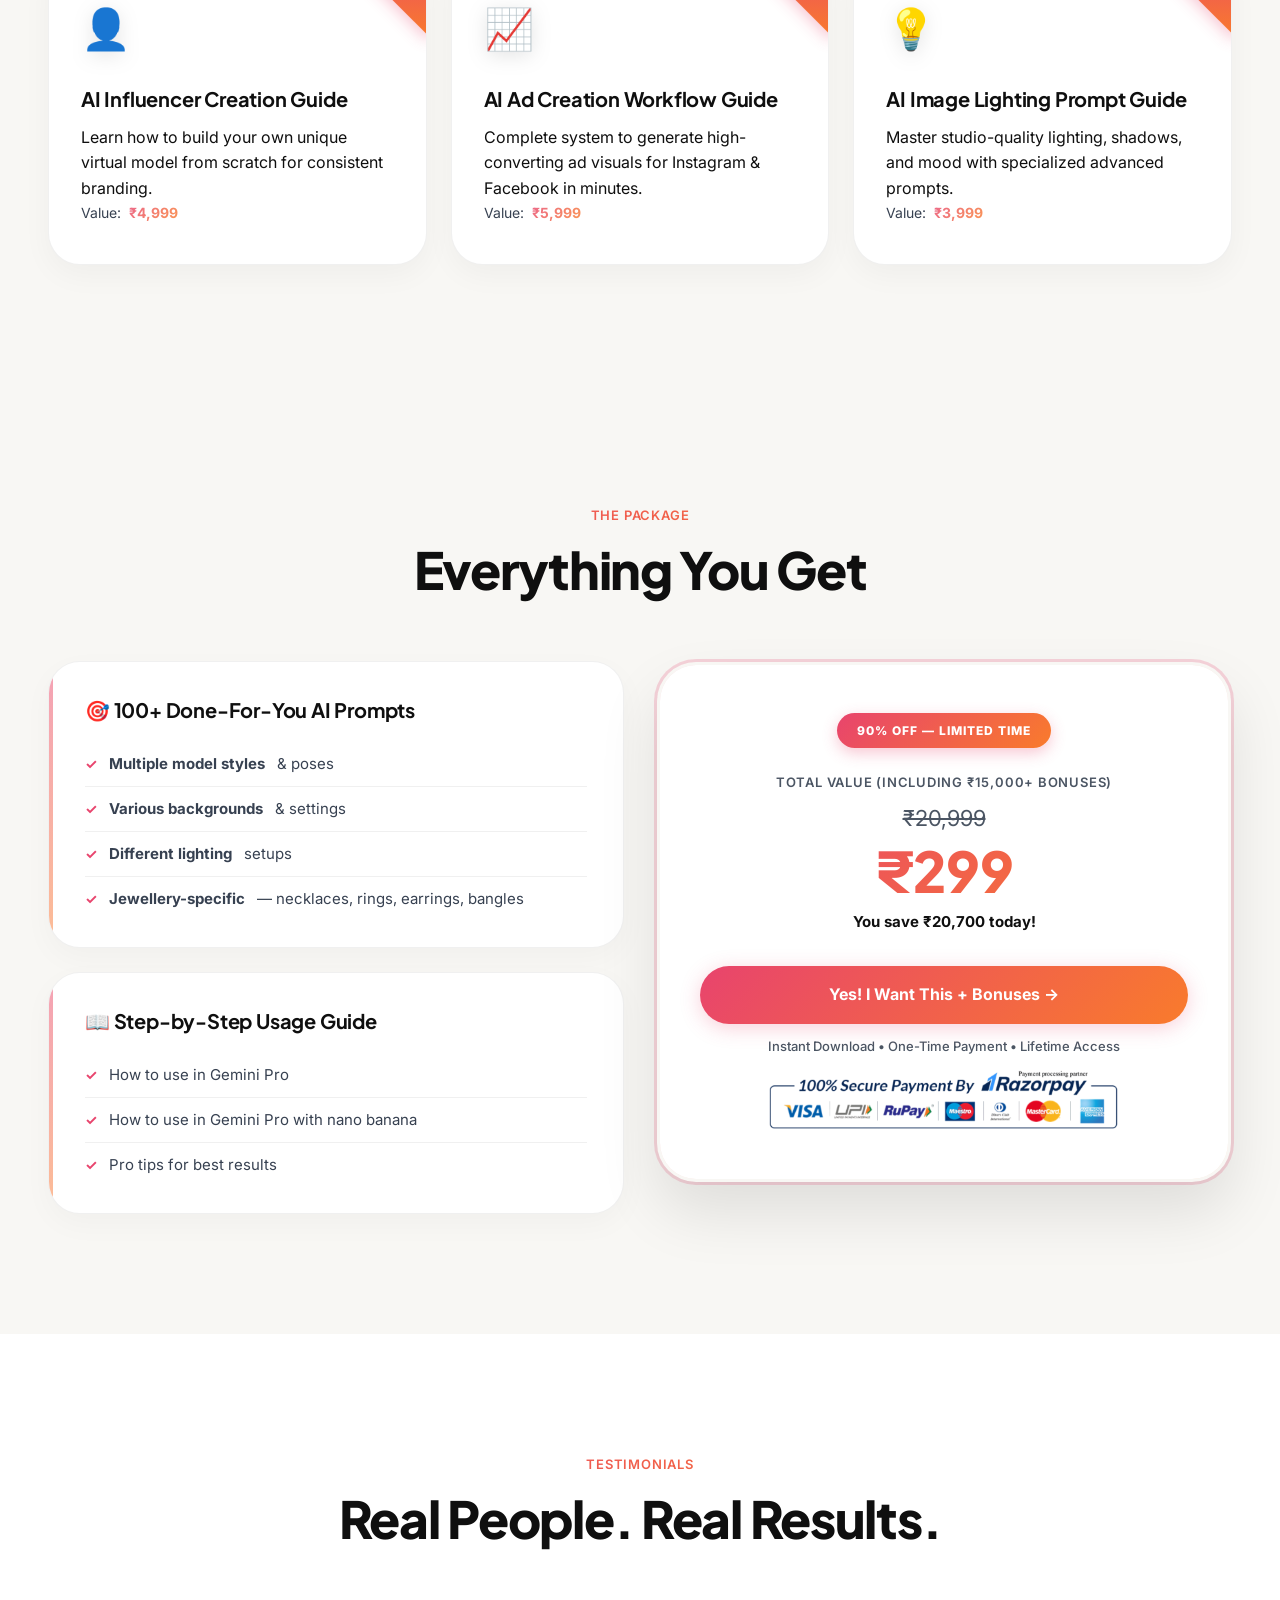
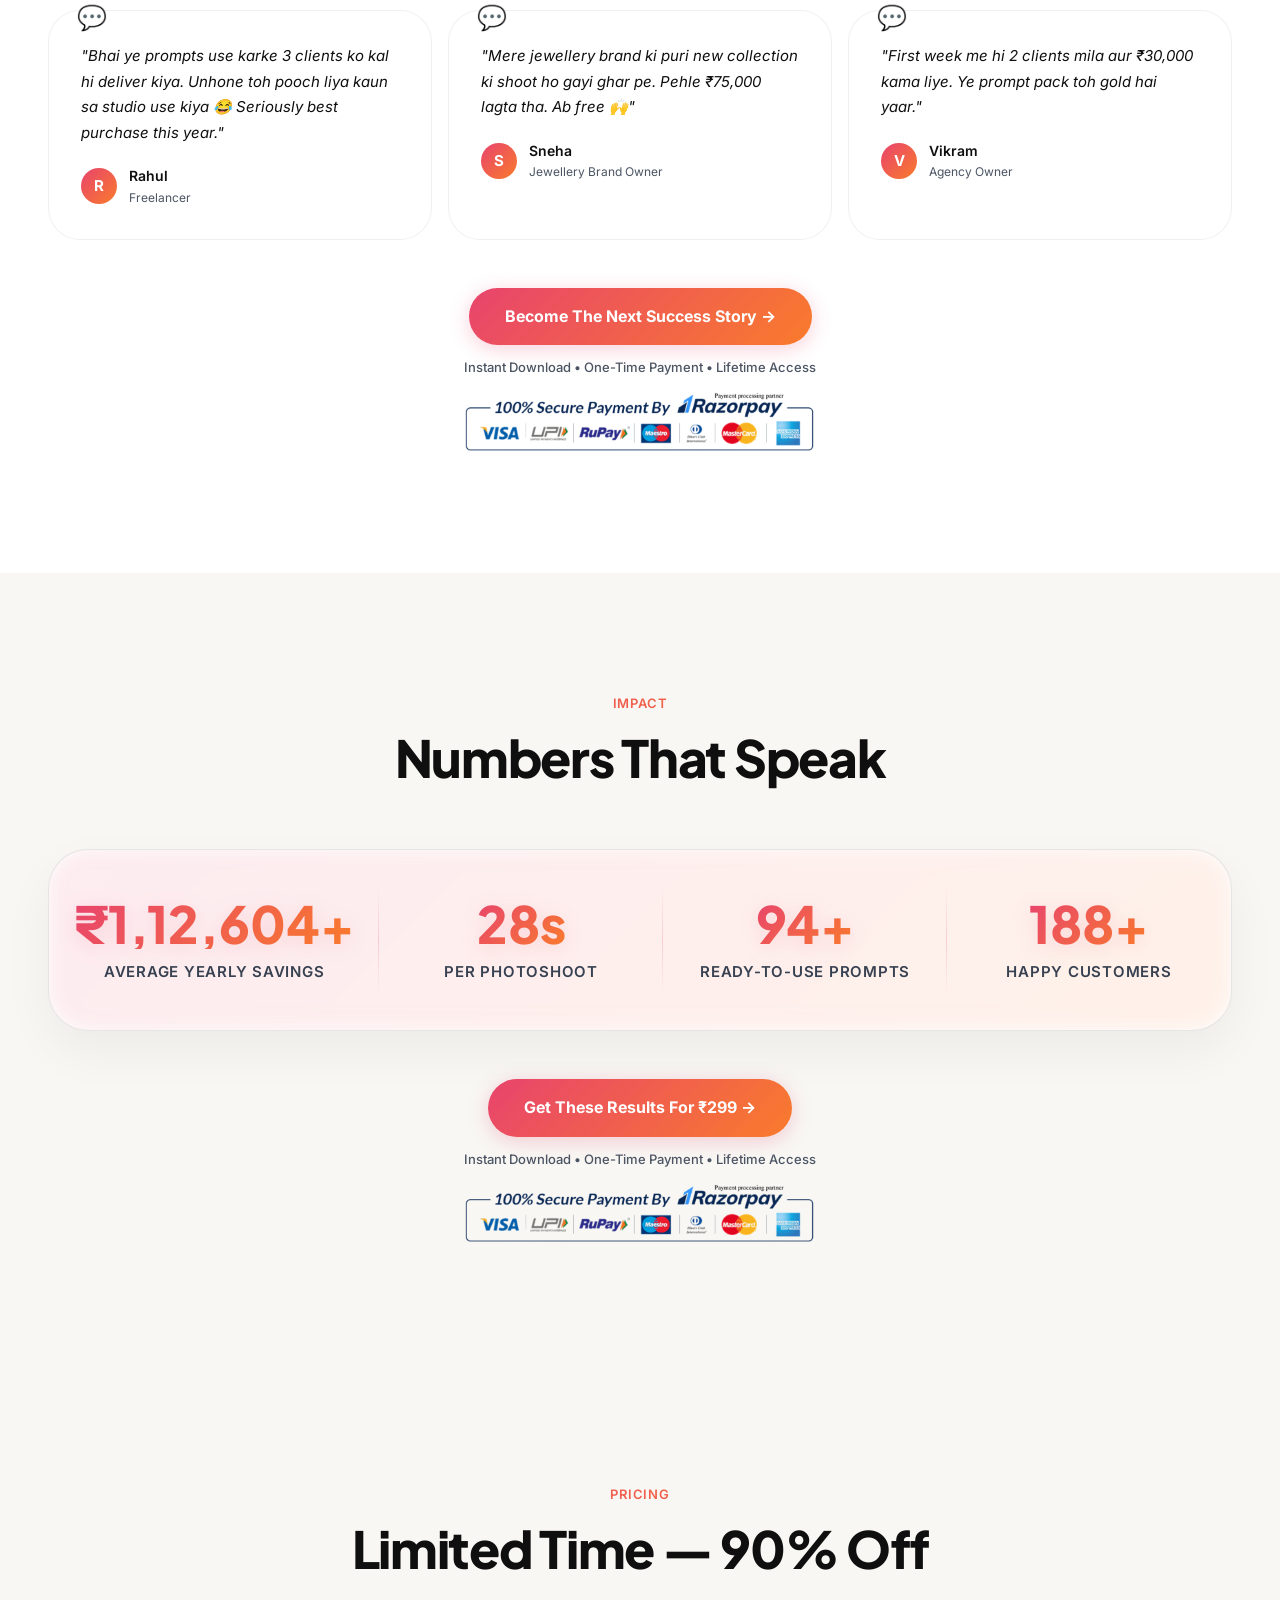
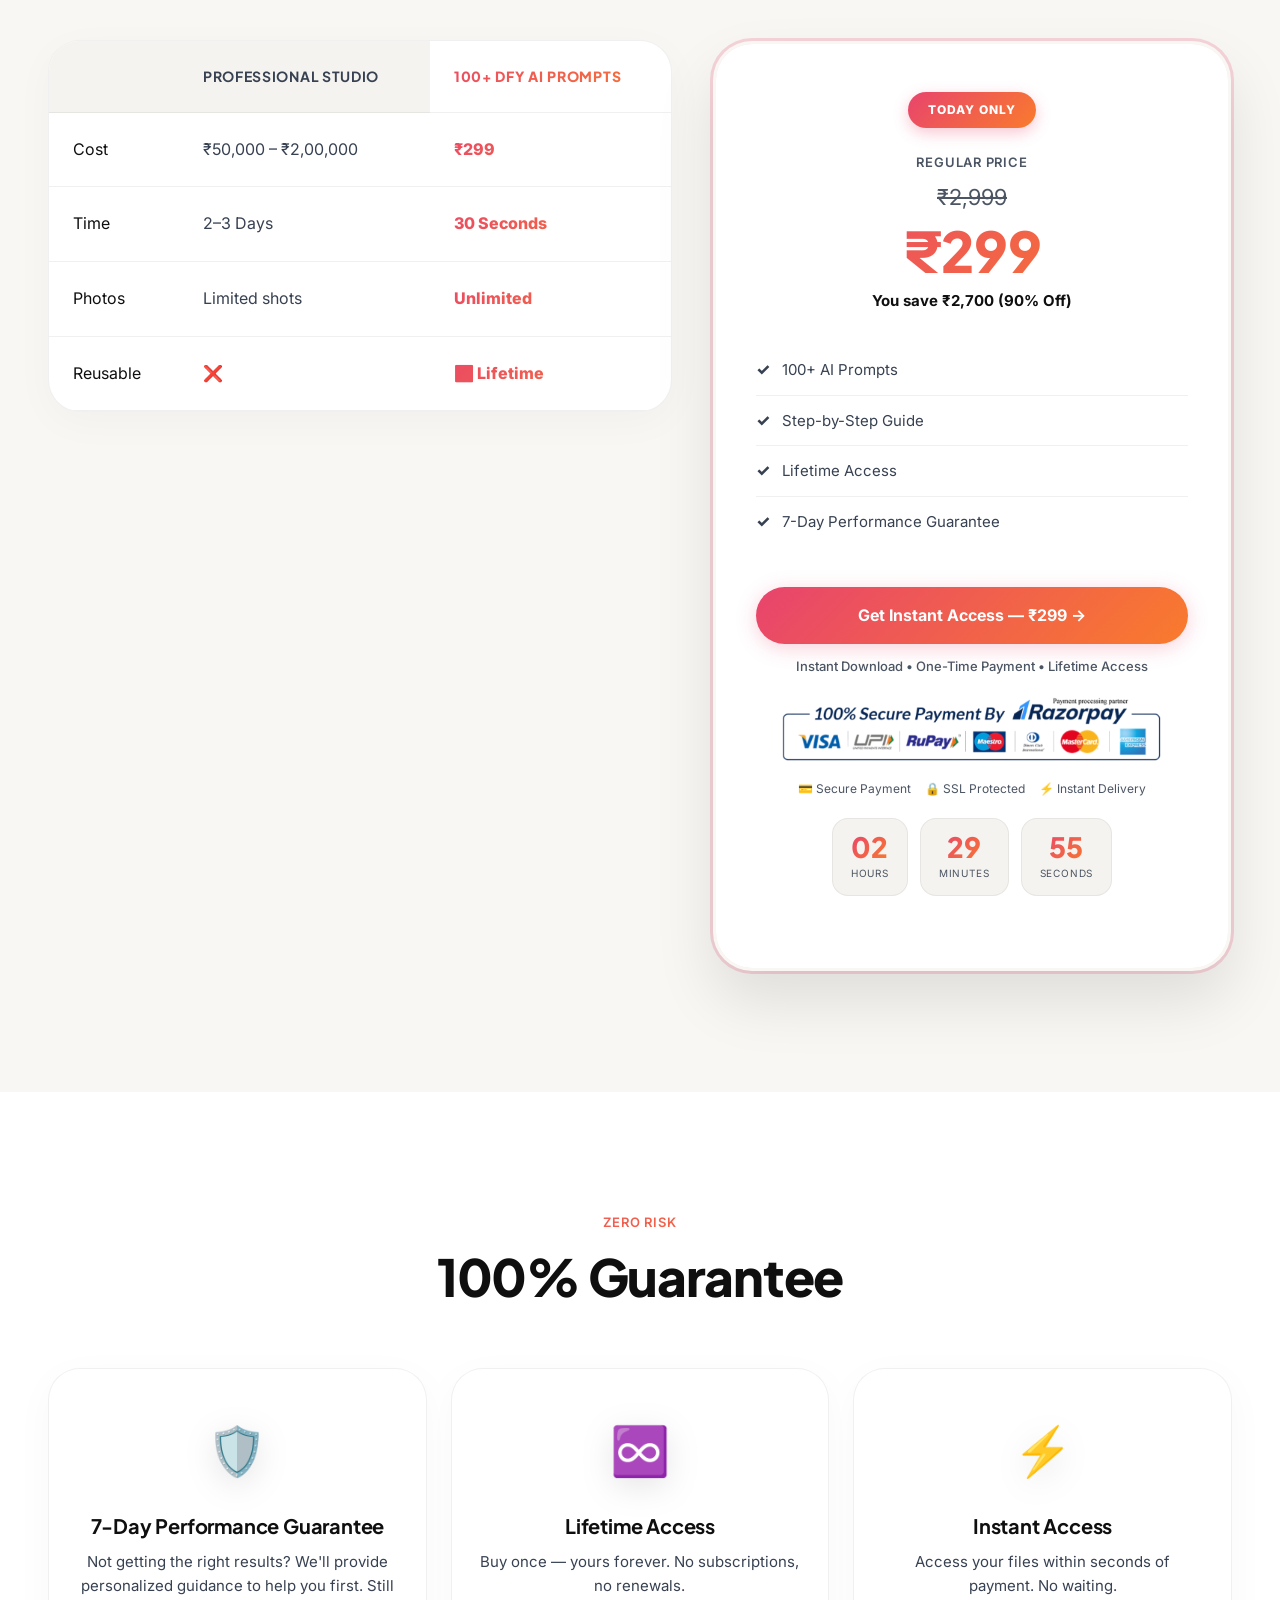
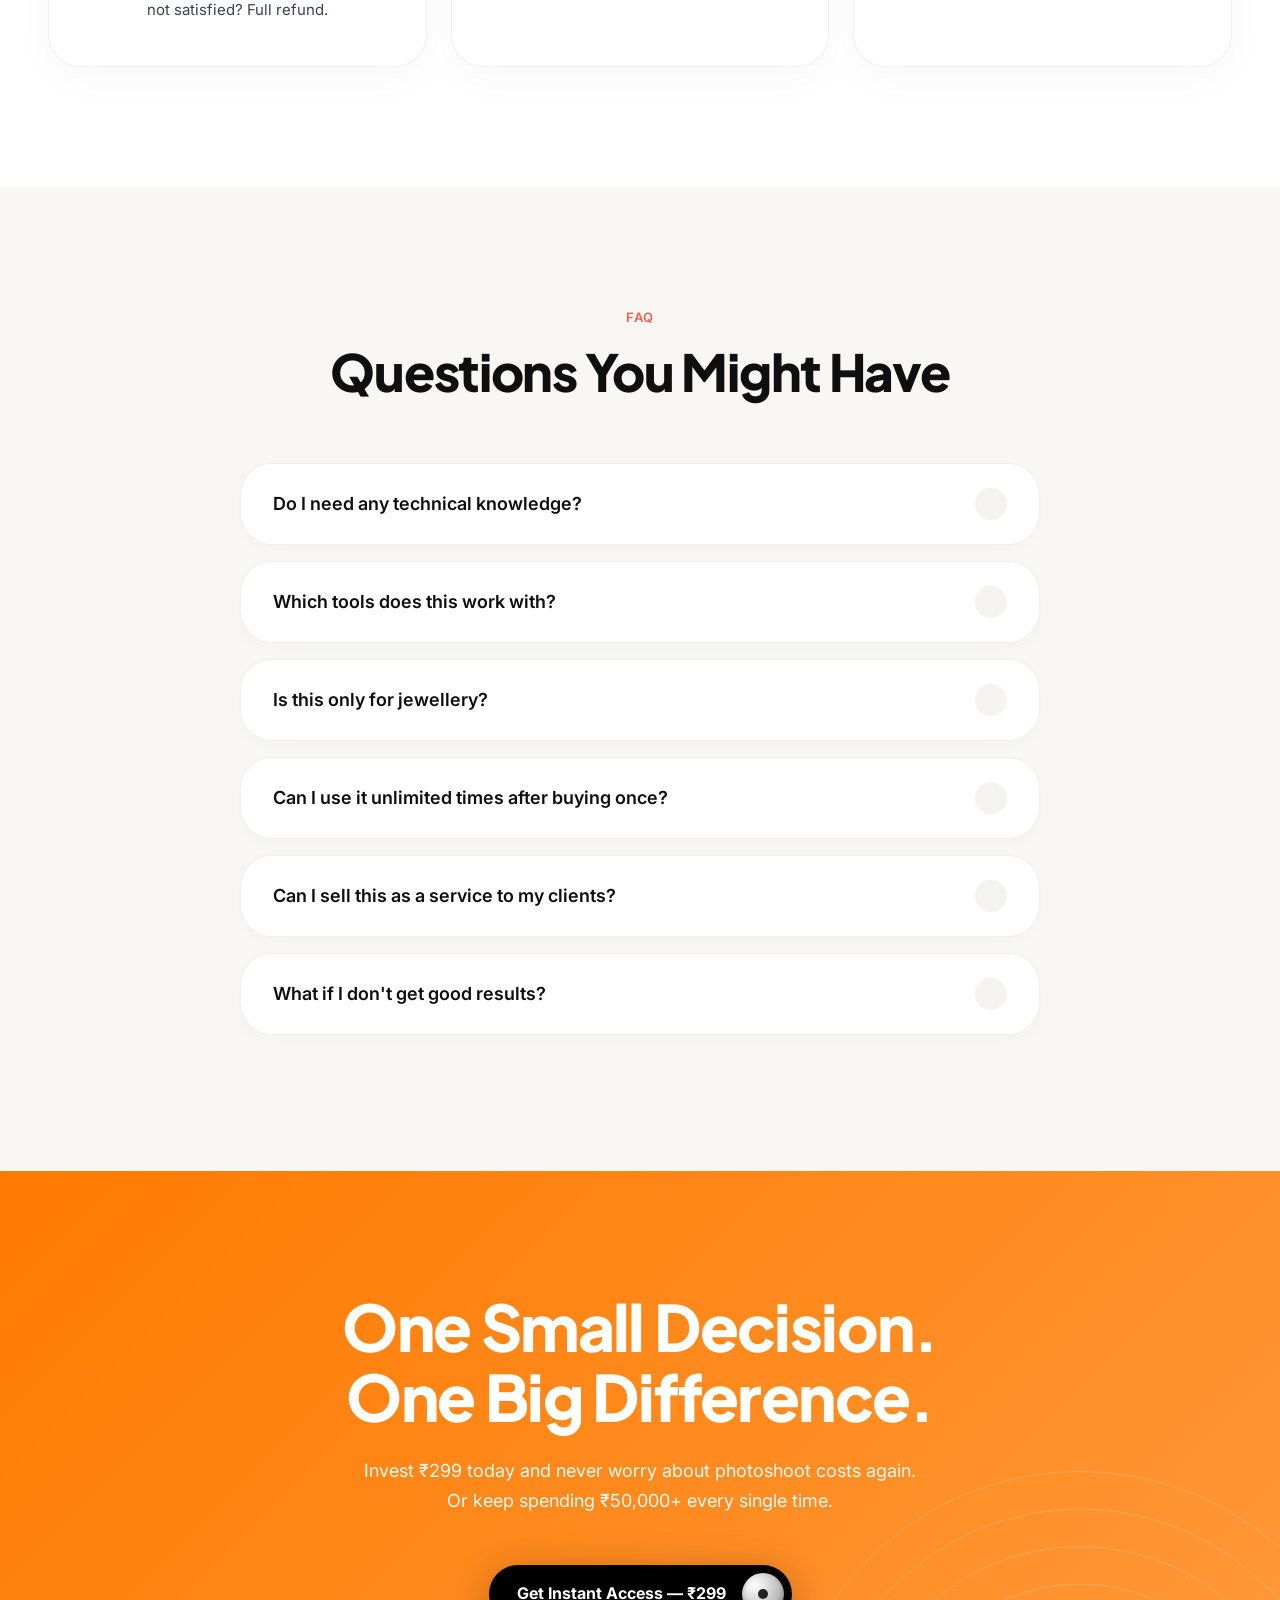
==== commit 66b3effc: "feat: implement exit intent popup with timer and session storage functionality and styling" ====
--- a/index.html
+++ b/index.html
@@ -953,6 +953,31 @@
         </div>
     </div>
 
+    <!-- === EXIT INTENT POPUP === -->
+    <div class="exit-overlay" id="exit-popup">
+        <div class="exit-card">
+            <button class="exit-close" id="close-exit">&times;</button>
+            <div class="exit-badge">SPECIAL OFFER</div>
+            <h2>Wait! Before You Go...</h2>
+            <p>We'd love to have you on board. Grab the <strong>100+ DFY AI Prompts</strong> right now with an <strong>extra 10% discount</strong>!</p>
+            
+            <div class="exit-pricing">
+                <span class="exit-original">₹299</span>
+                <span class="exit-discount">₹269</span>
+            </div>
+
+            <a href="https://rzp.io/rzp/exit-intent-placeholder" class="btn-primary" style="width:100%; justify-content:center;">
+                Claim Your Discount Now →
+            </a>
+
+            <div class="exit-timer">
+                Offer expires in: <span id="exit-timer-clock">10:00</span>
+            </div>
+            
+            <p style="font-size: 13px; margin-top: 20px; opacity: 0.7;">This is a one-time offer and will not be shown again.</p>
+        </div>
+    </div>
+
     <script src="https://checkout.razorpay.com/v1/checkout.js"></script>
     <script src="main.js"></script>
 </body>
--- a/style.css
+++ b/style.css
@@ -2539,4 +2539,126 @@
   .mobile-hide {
     display: none !important;
   }
+}
+
+/* === EXIT INTENT POPUP === */
+.exit-overlay {
+  position: fixed;
+  top: 0;
+  left: 0;
+  width: 100%;
+  height: 100%;
+  background: rgba(0, 0, 0, 0.85);
+  backdrop-filter: blur(8px);
+  display: flex;
+  align-items: center;
+  justify-content: center;
+  z-index: 9999;
+  opacity: 0;
+  visibility: hidden;
+  transition: all 0.4s var(--ease-out-expo);
+}
+
+.exit-overlay.active {
+  opacity: 1;
+  visibility: visible;
+}
+
+.exit-card {
+  background: var(--bg-primary);
+  width: 90%;
+  max-width: 500px;
+  border-radius: var(--radius-lg);
+  padding: 40px;
+  position: relative;
+  text-align: center;
+  transform: scale(0.9) translateY(20px);
+  transition: all 0.5s var(--ease-out-back);
+  border: 1px solid var(--border);
+  box-shadow: 0 30px 60px rgba(0,0,0,0.3);
+}
+
+.exit-overlay.active .exit-card {
+  transform: scale(1) translateY(0);
+}
+
+.exit-close {
+  position: absolute;
+  top: 20px;
+  right: 20px;
+  background: none;
+  border: none;
+  font-size: 24px;
+  cursor: pointer;
+  color: var(--text-muted);
+  transition: color 0.2s ease;
+  line-height: 1;
+}
+
+.exit-close:hover {
+  color: var(--text-primary);
+}
+
+.exit-badge {
+  background: var(--gradient-main);
+  color: white;
+  padding: 6px 14px;
+  border-radius: var(--radius-pill);
+  font-weight: 700;
+  font-size: 14px;
+  display: inline-block;
+  margin-bottom: 20px;
+}
+
+.exit-card h2 {
+  font-size: 32px;
+  margin-bottom: 12px;
+  color: var(--text-primary);
+}
+
+.exit-card p {
+  color: var(--text-secondary);
+  font-size: 18px;
+  margin-bottom: 24px;
+  line-height: 1.5;
+}
+
+.exit-pricing {
+  margin-bottom: 30px;
+  padding: 20px;
+  background: var(--bg-secondary);
+  border-radius: var(--radius-md);
+}
+
+.exit-original {
+  text-decoration: line-through;
+  color: var(--text-muted);
+  font-size: 18px;
+  margin-right: 10px;
+}
+
+.exit-discount {
+  color: var(--accent-start);
+  font-weight: 800;
+  font-size: 36px;
+}
+
+.exit-timer {
+  font-size: 14px;
+  color: var(--text-muted);
+  margin-top: 20px;
+  font-weight: 600;
+}
+
+.exit-timer span {
+  color: var(--accent-start);
+}
+
+@media (max-width: 480px) {
+  .exit-card {
+    padding: 30px 20px;
+  }
+  .exit-card h2 {
+    font-size: 26px;
+  }
 }
